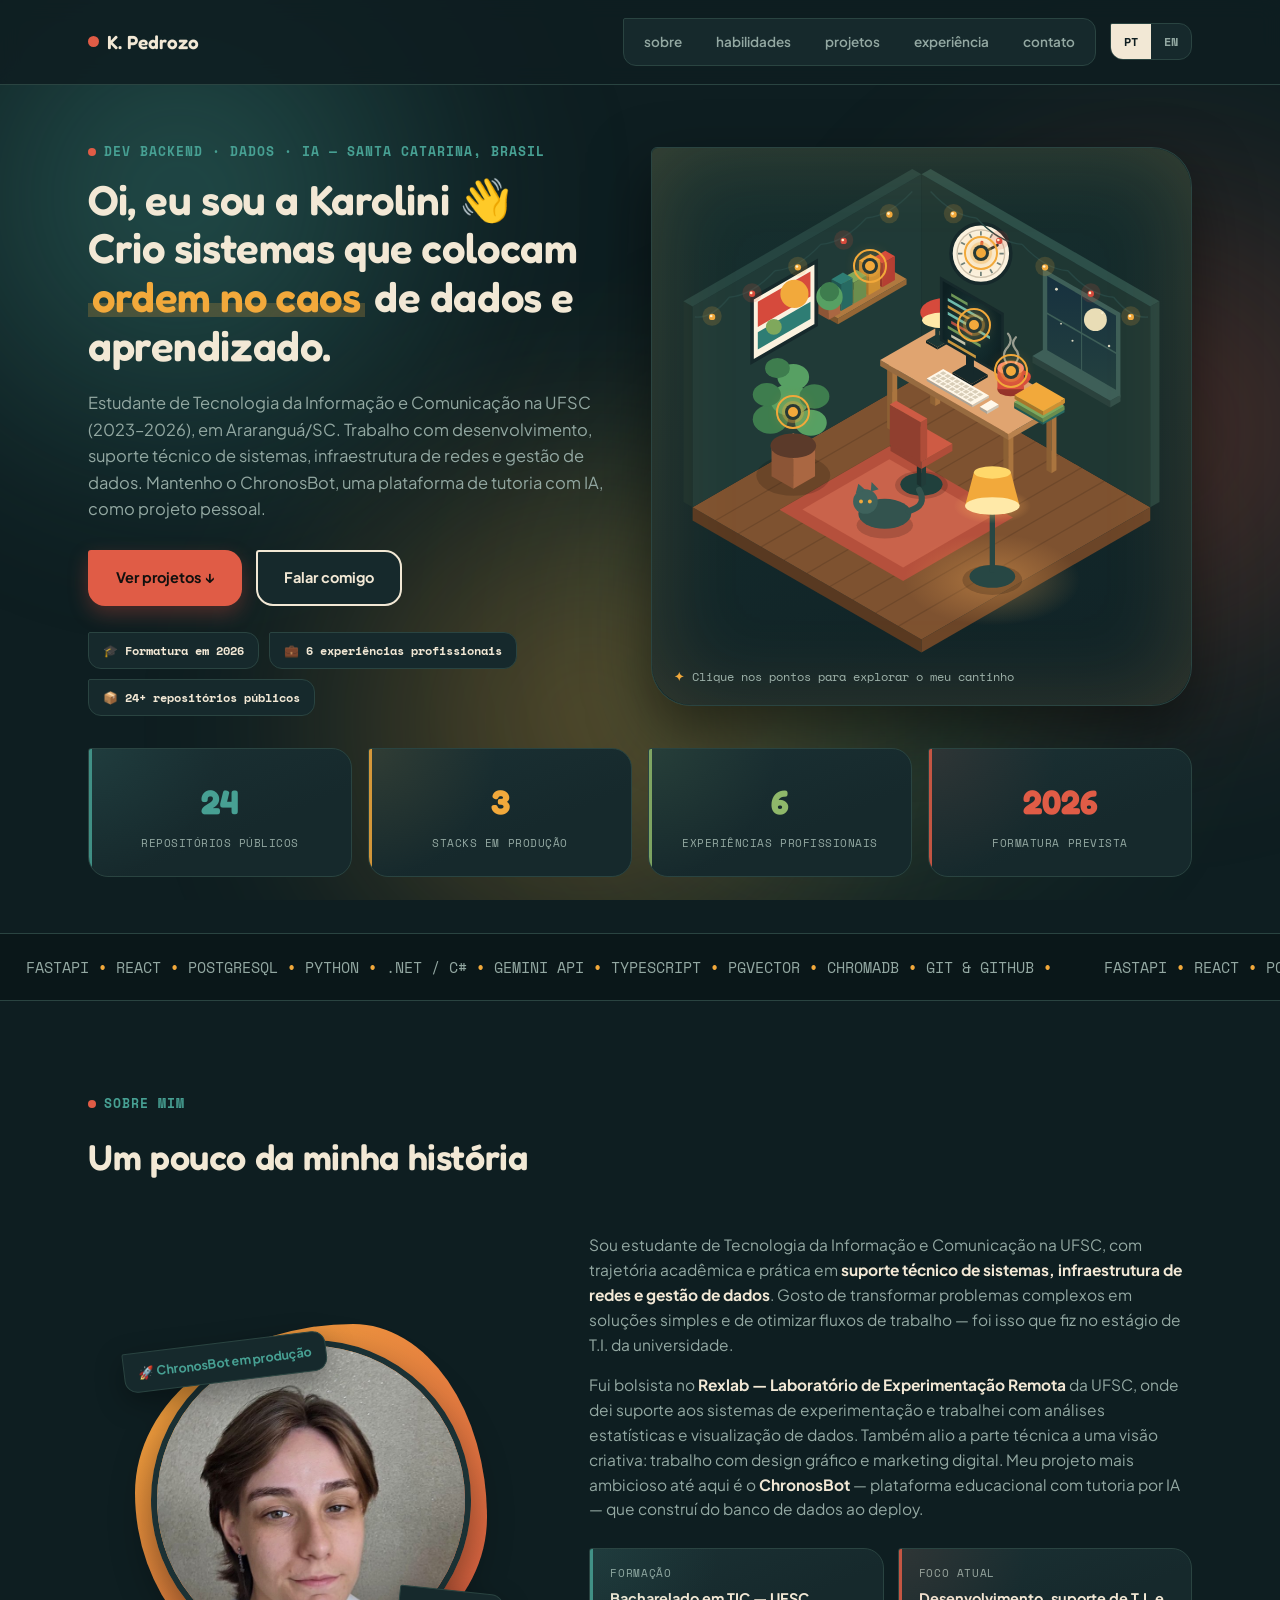
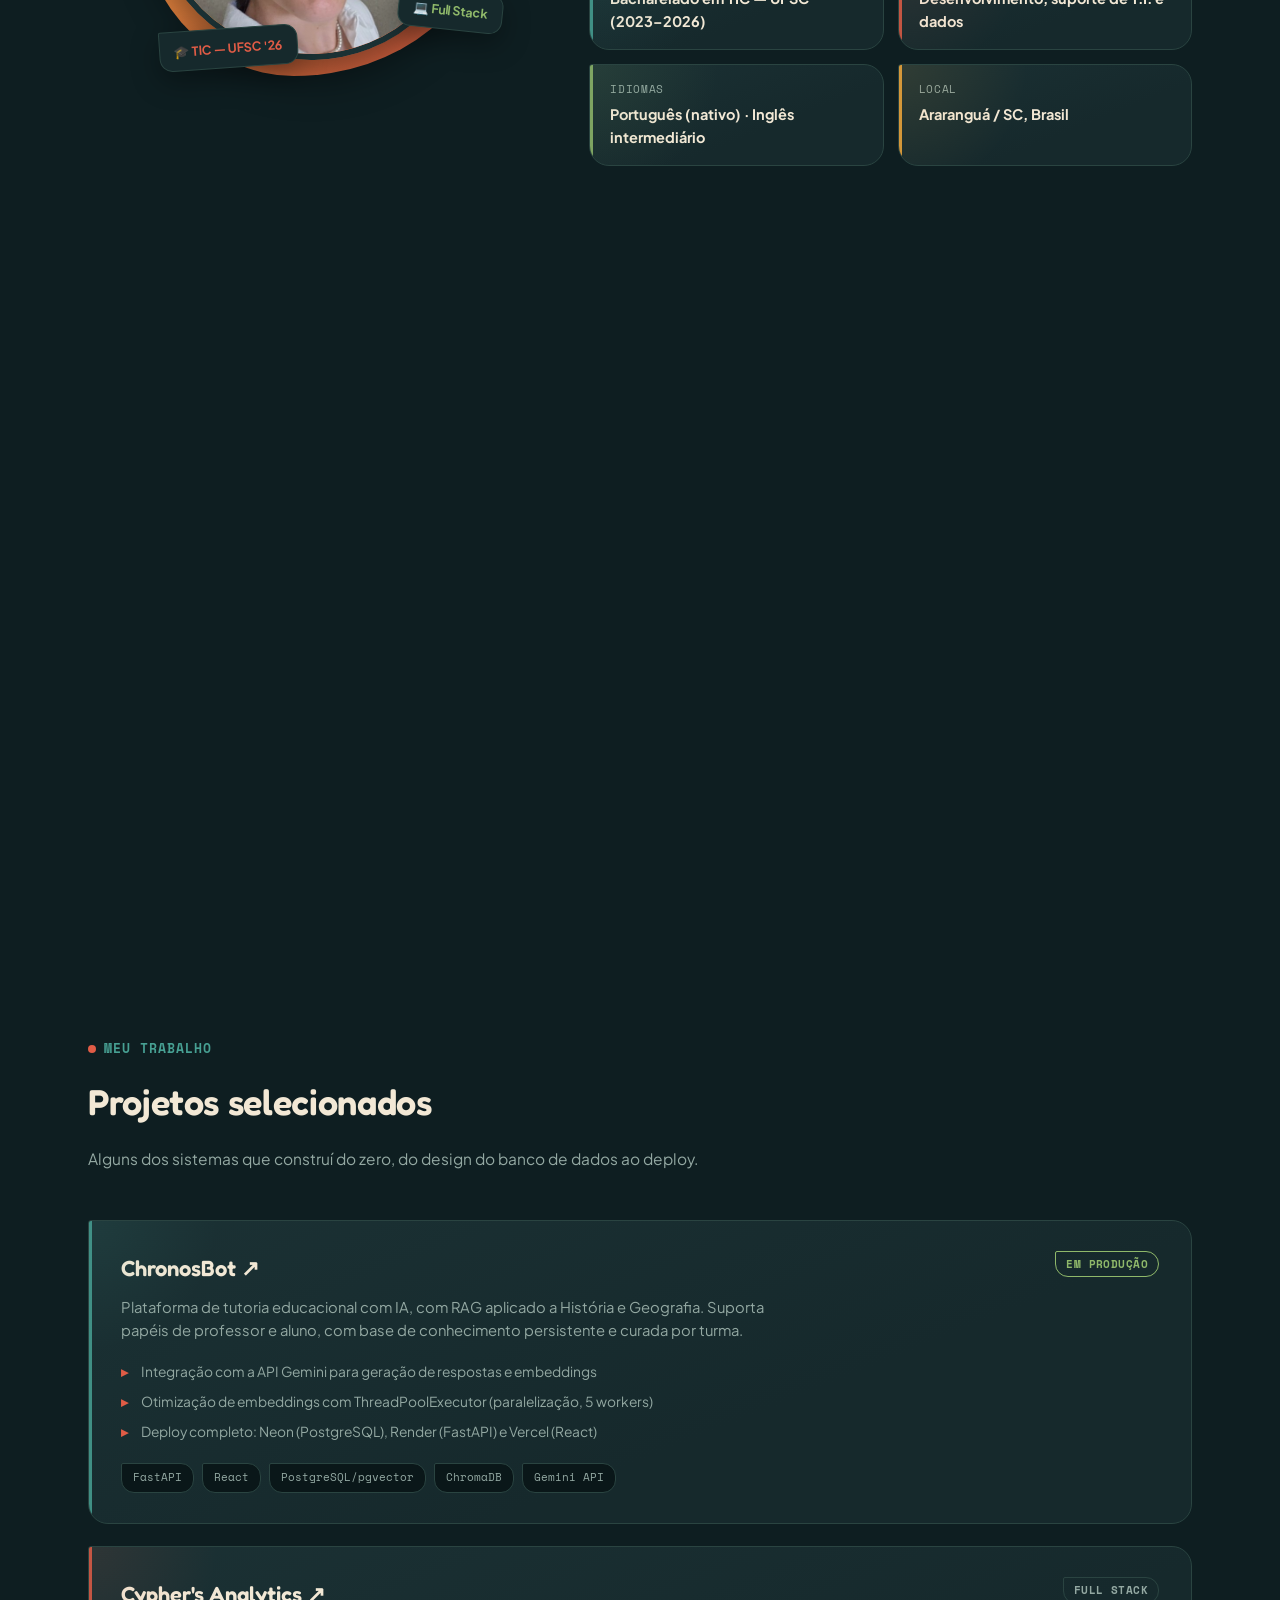
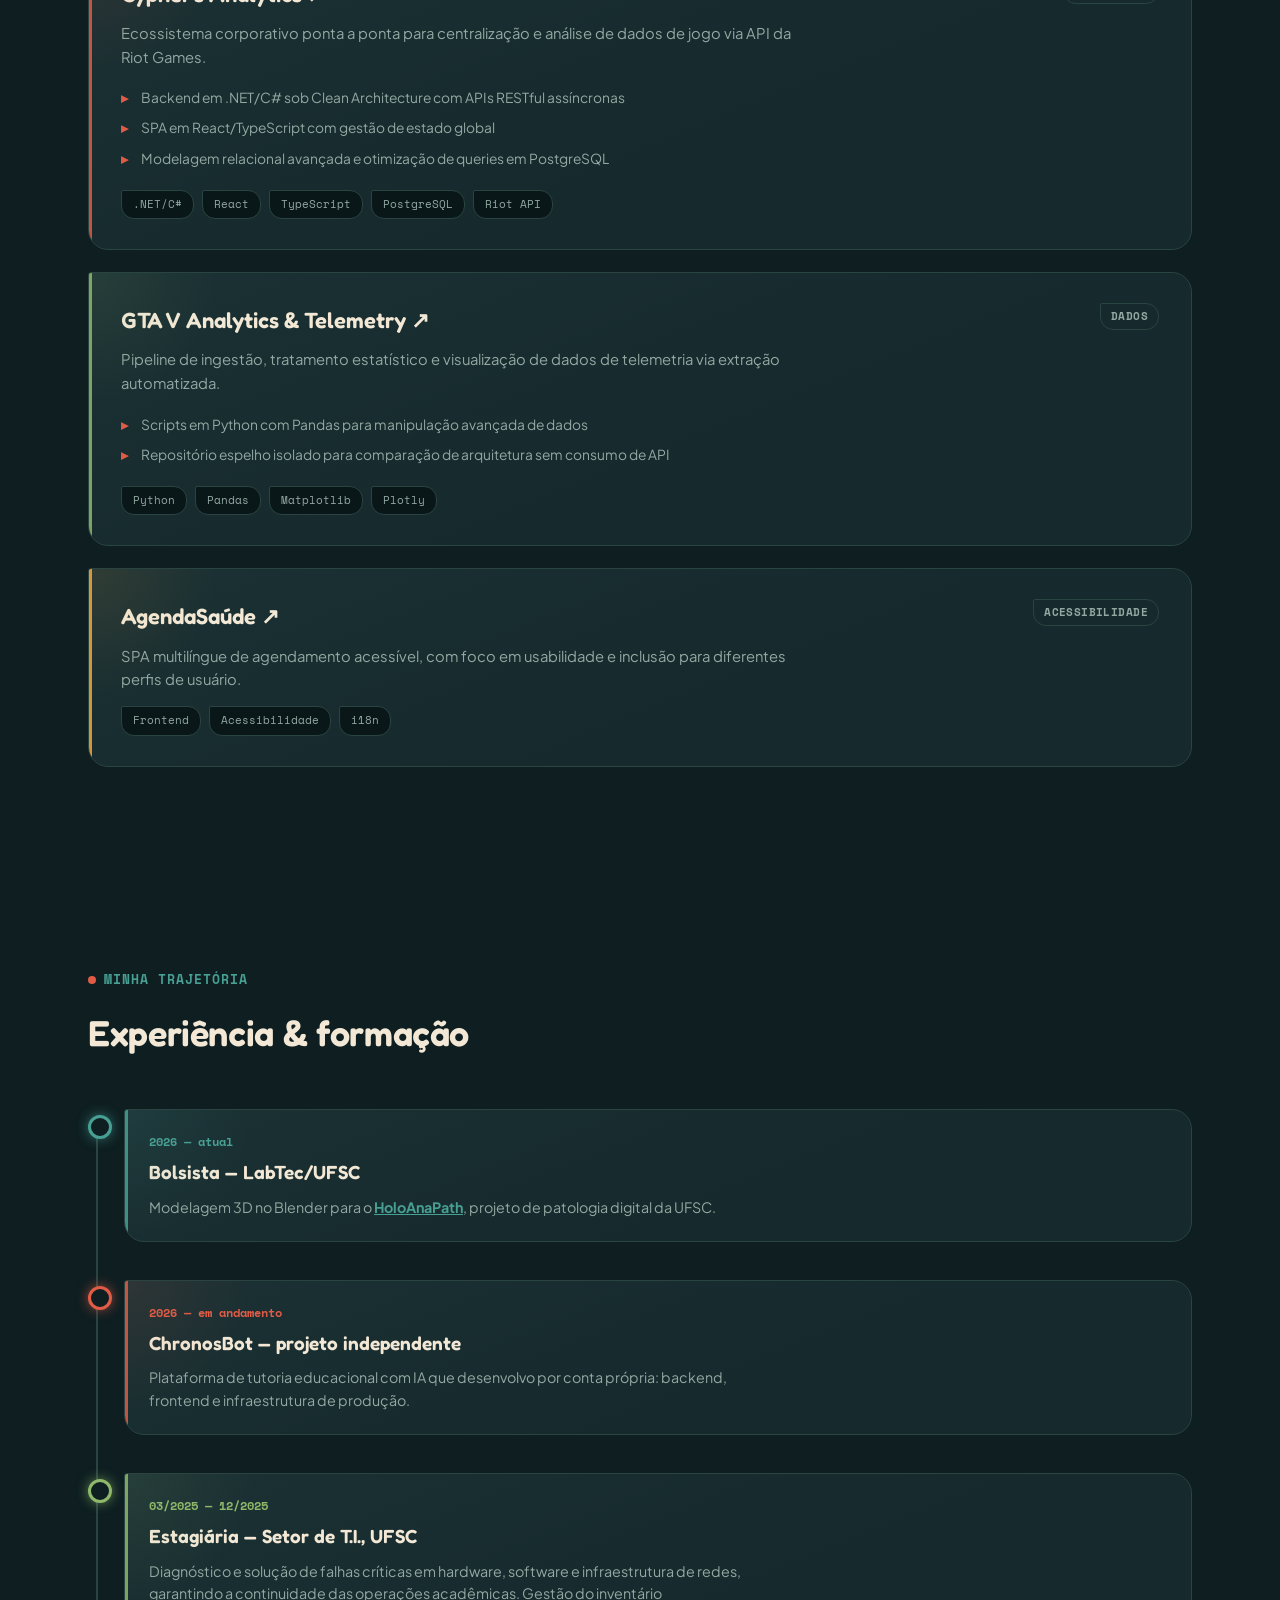
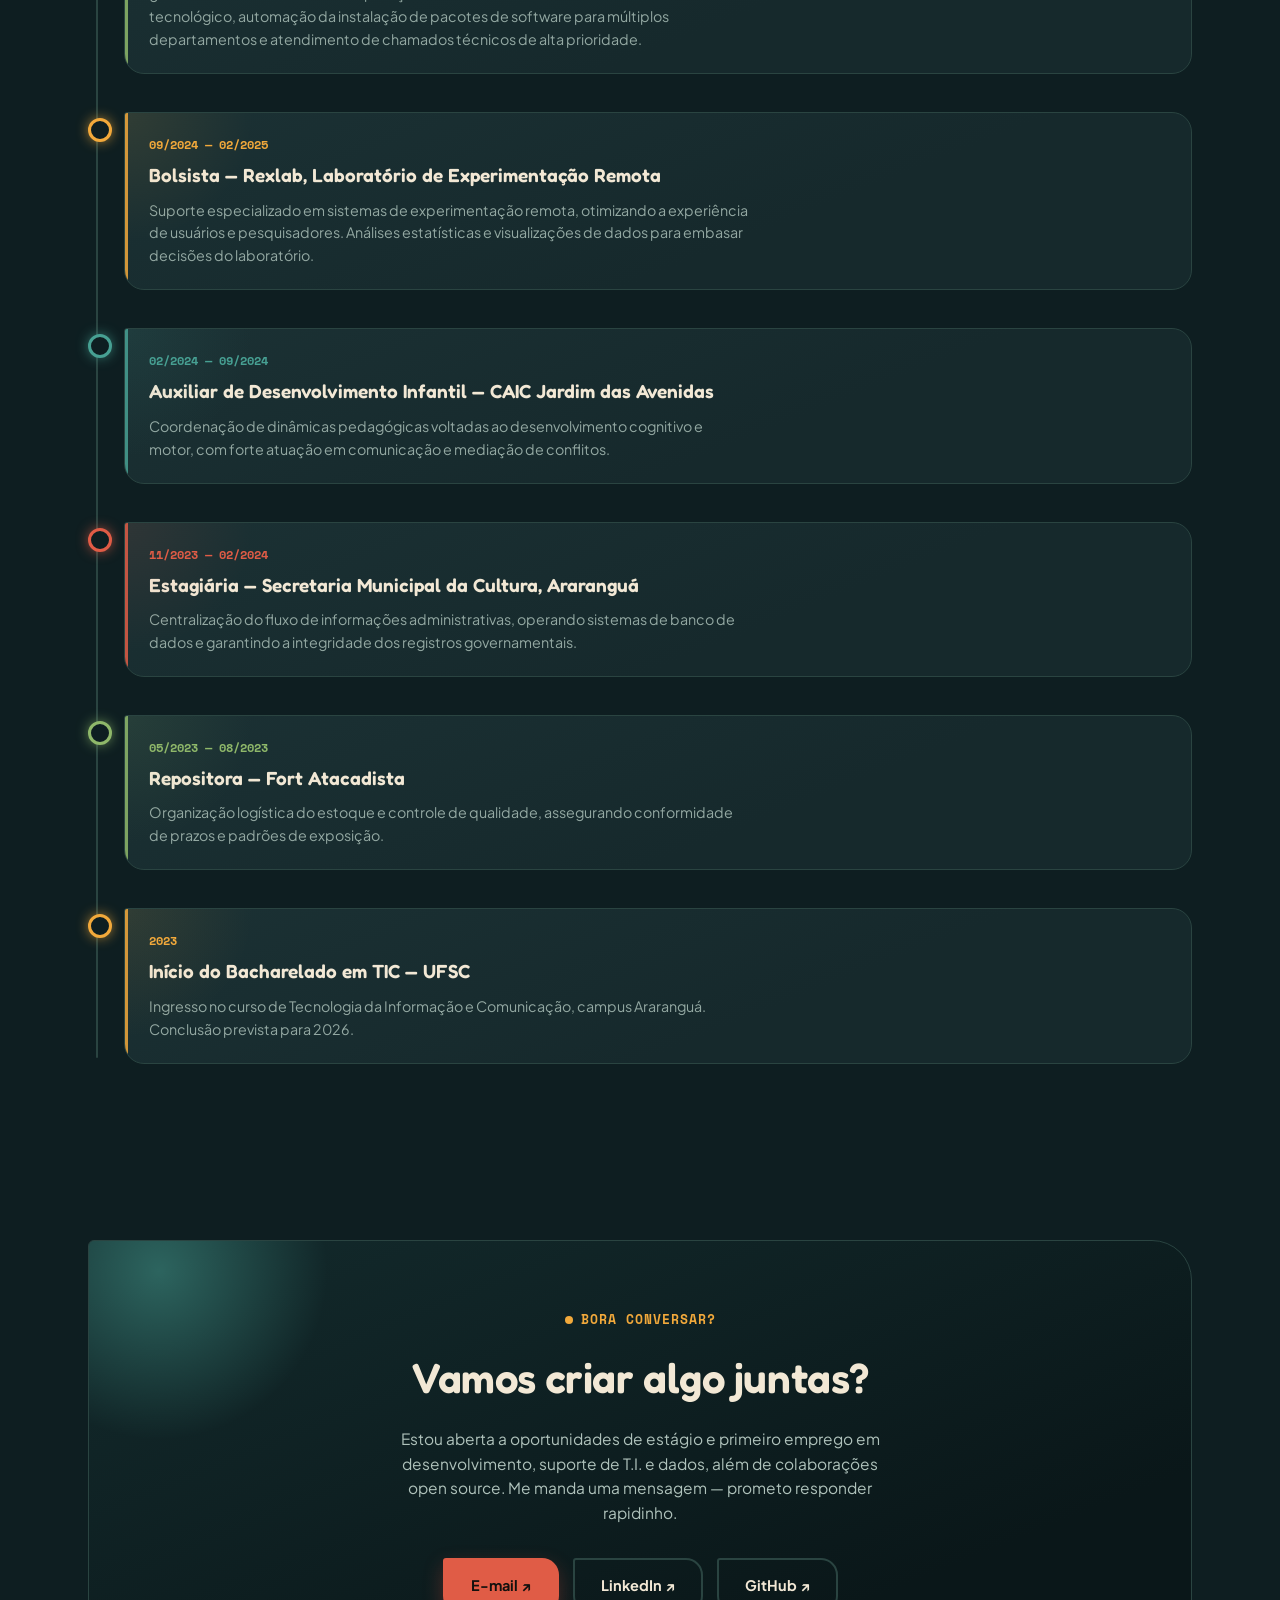
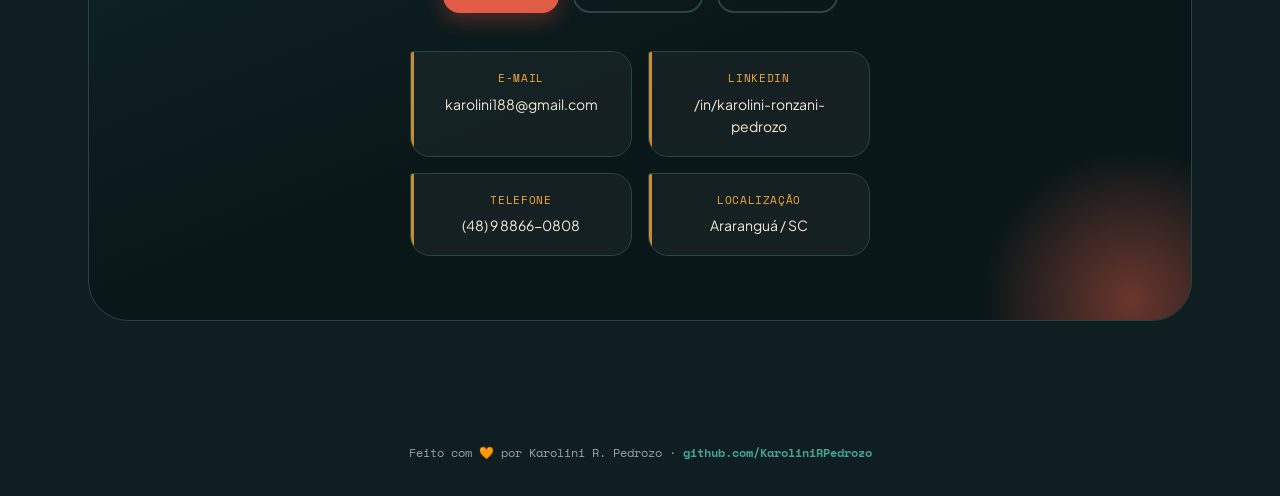
==== index.html @ 114f49c4 "Refactor header structure and styles in index.html" ====
<!DOCTYPE html>
<html lang="pt-BR" id="htmlRoot">
<head>
<meta charset="UTF-8">
<meta name="viewport" content="width=device-width, initial-scale=1.0">
<title>Karolini R. Pedrozo — Backend & Data Developer</title>
<meta name="description" content="Portfólio de Karolini Ronzani Pedrozo — desenvolvedora full stack focada em backend, dados e IA aplicada.">
<style>
  @import url('https://fonts.googleapis.com/css2?family=Fredoka:wght@500;600;700&family=Plus+Jakarta+Sans:ital,wght@0,400;0,500;0,600;0,700;0,800;1,500&family=Space+Mono:wght@400;700&display=swap');

  :root{
    --cream:#0E1E21;
    --paper:#16292C;
    --paper-2:#1B3134;
    --ink:#F2E8D5;
    --ink-soft:#93A8A2;
    --line:#2A4441;

    --night:#0A1719;
    --night-2:#132A2C;

    --violet:#47A093;
    --violet-soft:#12312D;
    --coral:#E05C46;
    --coral-soft:#33201A;
    --sun:#F2A93B;
    --sun-soft:#33280F;
    --mint:#8FB86A;
    --mint-soft:#22301A;

    --display:'Fredoka', sans-serif;
    --body:'Plus Jakarta Sans', sans-serif;
    --mono:'Space Mono', monospace;

    --r-sm:12px; --r-md:20px; --r-lg:28px; --r-xl:40px; --r-full:999px;
    --r-card:3px 20px 20px 20px;
    --r-chip:2px 13px 13px 13px;
    --r-btn:3px 17px 17px 17px;
    --shadow:0 10px 28px rgba(0,0,0,.34);
    --shadow-hover:0 18px 40px rgba(0,0,0,.46);
  }
  *{margin:0;padding:0;box-sizing:border-box;}
  html{scroll-behavior:smooth;}
  body{
    background:var(--cream); color:var(--ink); font-family:var(--body);
    line-height:1.6; overflow-x:hidden; -webkit-font-smoothing:antialiased;
  }
  ::selection{background:var(--sun); color:#0E1E21;}
  a{color:inherit;}
  img{display:block; max-width:100%;}
  button{font:inherit; cursor:pointer;}
  :focus-visible{outline:3px solid var(--violet); outline-offset:3px; border-radius:6px;}

  .wrap{max-width:1160px; margin:0 auto; padding:0 28px;}

  /* Lit panel: cut top-left corner + a vertical light rail on the left edge.
     Replaces the old rounded card with a colour bar across the top. */
  .panel{
    position:relative; background:linear-gradient(158deg, var(--paper-2) 0%, var(--paper) 62%);
    border:1px solid var(--line); border-radius:var(--r-card); overflow:hidden;
    transition:transform .2s ease, box-shadow .2s ease, border-color .2s ease;
  }
  .panel::before{
    content:''; position:absolute; left:0; top:0; bottom:0; width:3px;
    background:var(--rail, var(--violet)); opacity:.85; transition:opacity .2s ease, width .2s ease;
  }
  .panel::after{
    content:''; position:absolute; left:0; top:0; width:130px; height:130px; pointer-events:none;
    background:radial-gradient(circle at 0 0, var(--rail, var(--violet)) 0%, transparent 70%);
    opacity:.10; transition:opacity .2s ease;
  }
  .panel:hover{transform:translateY(-4px); border-color:var(--rail, var(--violet)); box-shadow:var(--shadow-hover);}
  .panel:hover::before{width:5px; opacity:1;}
  .panel:hover::after{opacity:.20;}

  .js .reveal{opacity:0; transform:translateY(22px); transition:opacity .7s cubic-bezier(.2,.7,.3,1), transform .7s cubic-bezier(.2,.7,.3,1);}
  .js .reveal.in{opacity:1; transform:translateY(0);}

  .eyebrow{
    font-family:var(--mono); font-size:12.5px; letter-spacing:.08em; text-transform:uppercase;
    color:var(--violet); display:inline-flex; align-items:center; gap:8px; margin-bottom:14px; font-weight:700;
  }
  .eyebrow::before{content:''; width:8px; height:8px; border-radius:50%; background:var(--coral); display:inline-block;}

  h1,h2,h3{font-family:var(--display); font-weight:600; letter-spacing:-.01em;}
  .hl{
    color:var(--sun);
    background-image:linear-gradient(120deg, rgba(242,169,59,.22) 0%, rgba(242,169,59,.22) 100%);
    background-repeat:no-repeat; background-size:100% 28%; background-position:0 88%;
    padding:0 4px; border-radius:3px;
  }

  /* ---------- Header ---------- */
  header{
    position:sticky; top:0; z-index:60;
    background:rgba(14,30,33,.86); backdrop-filter:blur(10px);
    border-bottom:1px solid var(--line);
  }
  .header-bar{
    display:flex; justify-content:space-between; align-items:center;
    padding-top:18px; padding-bottom:18px; position:relative;
  }
  .logo{font-family:var(--display); font-weight:600; font-size:19px; text-decoration:none; display:flex; align-items:center; gap:8px;}
  .logo .dot{width:11px; height:11px; border-radius:50%; background:var(--coral);}
  .header-right{display:flex; align-items:center; gap:14px;}
  nav{display:flex; gap:2px; background:var(--paper); border:1px solid var(--line); border-radius:var(--r-chip); padding:4px;}
  nav a{font-weight:600; font-size:13.5px; text-decoration:none; color:var(--ink-soft); padding:8px 16px; border-radius:var(--r-chip); transition:all .2s;}
  nav a:hover{color:var(--ink); background:var(--violet-soft);}
  .lang-toggle{display:flex; border:1px solid var(--line); border-radius:var(--r-chip); overflow:hidden; background:var(--paper);}
  .lang-toggle button{background:none; border:none; color:var(--ink-soft); padding:8px 13px; font-family:var(--mono); font-size:12px; font-weight:700; transition:all .2s;}
  .lang-toggle button.active{background:var(--ink); color:var(--cream);}
  .lang-toggle button:not(.active):hover{color:var(--violet);}
  /* ---------- Mobile nav toggle (hidden on desktop) ---------- */
  .nav-toggle{display:none; background:var(--paper); border:1px solid var(--line); border-radius:var(--r-chip); width:42px; height:42px; align-items:center; justify-content:center; flex-shrink:0;}
  .nav-toggle span, .nav-toggle span::before, .nav-toggle span::after{
    content:''; display:block; width:18px; height:2px; background:var(--ink); border-radius:2px;
    position:relative; transition:transform .2s ease, opacity .2s ease;
  }
  .nav-toggle span::before{position:absolute; top:-6px;}
  .nav-toggle span::after{position:absolute; top:6px;}
  .nav-toggle[aria-expanded="true"] span{background:transparent;}
  .nav-toggle[aria-expanded="true"] span::before{transform:translateY(6px) rotate(45deg);}
  .nav-toggle[aria-expanded="true"] span::after{transform:translateY(-6px) rotate(-45deg);}

  /* ---------- Buttons ---------- */
  .btn{
    font-weight:700; font-size:14.5px; padding:14px 26px; text-decoration:none;
    border-radius:var(--r-btn); display:inline-flex; align-items:center; gap:8px;
    transition:transform .18s ease, box-shadow .18s ease, background .18s ease, color .18s ease; border:2px solid transparent;
  }
  .btn.primary{background:var(--coral); color:#12100E; box-shadow:0 8px 20px rgba(214,74,60,.32);}
  .btn.primary:hover{transform:translateY(-3px) rotate(-.5deg); box-shadow:0 14px 26px rgba(214,74,60,.38);}
  .btn.ghost{background:var(--paper); color:var(--ink); border-color:var(--ink);}
  .btn.ghost:hover{transform:translateY(-3px) rotate(.5deg); background:var(--ink); color:var(--cream);}

  /* ---------- Ambient aurora: slow drifting colour flow behind the whole page ---------- */
  .aurora{position:fixed; inset:0; z-index:0; overflow:hidden; pointer-events:none;}
  .aurora span{
    position:absolute; width:56vw; height:56vw; min-width:420px; min-height:420px;
    border-radius:50%; filter:blur(70px); mix-blend-mode:screen; will-change:transform;
  }
  .aurora .a1{background:radial-gradient(circle, rgba(71,160,147,.40) 0%, rgba(71,160,147,0) 70%);
    top:-18%; left:-14%; animation:auroraA 34s ease-in-out infinite alternate;}
  .aurora .a2{background:radial-gradient(circle, rgba(224,92,70,.30) 0%, rgba(224,92,70,0) 70%);
    top:8%; right:-18%; animation:auroraB 40s ease-in-out infinite alternate;}
  .aurora .a3{background:radial-gradient(circle, rgba(242,169,59,.32) 0%, rgba(242,169,59,0) 70%);
    bottom:-20%; left:18%; animation:auroraC 46s ease-in-out infinite alternate;}
  .aurora .a4{background:radial-gradient(circle, rgba(143,184,106,.24) 0%, rgba(143,184,106,0) 70%);
    bottom:-10%; right:6%; animation:auroraD 38s ease-in-out infinite alternate;}
  @keyframes auroraA{0%{transform:translate(0,0) scale(1);}100%{transform:translate(9vw,7vh) scale(1.14);}}
  @keyframes auroraB{0%{transform:translate(0,0) scale(1);}100%{transform:translate(-8vw,10vh) scale(1.1);}}
  @keyframes auroraC{0%{transform:translate(0,0) scale(1);}100%{transform:translate(7vw,-9vh) scale(1.16);}}
  @keyframes auroraD{0%{transform:translate(0,0) scale(1);}100%{transform:translate(-6vw,-8vh) scale(1.08);}}
  @media (prefers-reduced-motion: reduce){
    .aurora span{animation:none !important;}
  }

  /* ---------- Hero + isometric room ---------- */
  .wrap, .marquee-band{position:relative; z-index:1;}
  .hero{padding:52px 0 32px; display:grid; grid-template-columns:1fr 1.05fr; gap:48px; align-items:center;}
  .hero h1{font-size:clamp(30px,3.5vw,42px); line-height:1.16;}
  .wave{display:inline-block; animation:wave 2.4s ease-in-out infinite; transform-origin:70% 70%;}
  @keyframes wave{0%,100%{transform:rotate(0)}15%{transform:rotate(16deg)}30%{transform:rotate(-8deg)}45%{transform:rotate(14deg)}60%{transform:rotate(0)}}
  .hero p.lead{margin-top:20px; max-width:520px; color:var(--ink-soft); font-size:16.5px;}
  .hero-actions{margin-top:28px; display:flex; gap:14px; flex-wrap:wrap;}
  .chip-row{margin-top:26px; display:flex; flex-wrap:wrap; gap:10px;}
  .chip{font-family:var(--mono); font-size:12px; font-weight:700; background:var(--paper); border:1px solid var(--line); padding:8px 14px; border-radius:var(--r-chip); color:var(--ink);}

  .room-card{
    position:relative; background:linear-gradient(165deg, #17302F 0%, #102226 100%);
    border:1px solid var(--line); border-radius:6px 40px 40px 40px; padding:14px; box-shadow:0 24px 60px rgba(0,0,0,.5);
    overflow:hidden;
  }
  .room-card::after{
    content:''; position:absolute; inset:0; pointer-events:none; border-radius:6px 40px 40px 40px;
    box-shadow:inset 0 0 90px rgba(255,178,89,.16);
  }
  .room-stage{position:relative; width:100%; aspect-ratio:580/600;}
  .room-stage svg{width:100%; height:100%; display:block;}

  .steam{animation:steamrise 3.6s ease-in-out infinite;}
  @keyframes steamrise{0%,100%{opacity:.25; transform:translateY(2px);}50%{opacity:.7; transform:translateY(-4px);}}

  .hotspot{
    position:absolute; width:34px; height:34px; transform:translate(-50%,-50%);
    background:none; border:0; padding:0; z-index:3;
  }
  .hotspot .ring{
    position:absolute; inset:0; border-radius:50%; border:2.5px solid var(--sun);
    animation:pulse 2.6s ease-out infinite;
  }
  .hotspot .core{
    position:absolute; top:50%; left:50%; width:16px; height:16px; margin:-8px 0 0 -8px;
    border-radius:50%; background:var(--sun); border:3px solid rgba(23,48,51,.92);
    box-shadow:0 0 0 3px rgba(242,169,59,.30), 0 0 16px rgba(242,169,59,.9);
    transition:transform .2s ease;
  }
  @keyframes pulse{0%{transform:scale(.55); opacity:1;}70%{transform:scale(1.5); opacity:0;}100%{opacity:0;}}
  .hotspot .tip{
    position:absolute; left:50%; bottom:calc(100% + 8px); transform:translateX(-50%) translateY(4px);
    background:var(--cream); color:var(--ink); font-family:var(--mono); font-size:11px; font-weight:700;
    padding:6px 11px; border-radius:var(--r-chip); white-space:nowrap; opacity:0; pointer-events:none;
    transition:opacity .2s ease, transform .2s ease; box-shadow:0 6px 16px rgba(0,0,0,.3);
  }
  .hotspot:hover .tip, .hotspot:focus-visible .tip{opacity:1; transform:translateX(-50%) translateY(0);}
  .hotspot:hover .core{transform:scale(1.35);}

  .room-hint{
    position:absolute; left:22px; bottom:18px; z-index:4;
    font-family:var(--mono); font-size:11.5px; color:#9FB3AB; display:flex; align-items:center; gap:8px;
  }
  .room-hint b{color:var(--sun);}

  /* ---------- Stats ---------- */
  .stats{display:grid; grid-template-columns:repeat(4,1fr); gap:16px; padding:26px 0 56px;}
  .stat{padding:26px 18px 24px; text-align:center;}
  .stat:nth-child(1){--rail:var(--violet);}
  .stat:nth-child(2){--rail:var(--sun);}
  .stat:nth-child(3){--rail:var(--mint);}
  .stat:nth-child(4){--rail:var(--coral);}
  .stat-num{color:var(--rail);}
  .stat-num{font-family:var(--display); font-size:34px; font-weight:700;}
  .stat-label{font-family:var(--mono); font-size:10.5px; color:var(--ink-soft); text-transform:uppercase; letter-spacing:.05em; margin-top:6px;}

  /* ---------- Marquee ---------- */
  .marquee-band{background:var(--night); border-top:1px solid var(--line); border-bottom:1px solid var(--line); padding:20px 0; overflow:hidden; white-space:nowrap;}
  .marquee-track{display:inline-flex; animation:scrollmarquee 26s linear infinite;}
  .marquee-track span{font-family:var(--mono); font-size:15px; color:var(--ink-soft); padding:0 26px;}
  .marquee-track span b{color:var(--sun);}
  @keyframes scrollmarquee{from{transform:translateX(0)}to{transform:translateX(-50%)}}

  /* ---------- Sections ---------- */
  section{padding:88px 0;}
  section.tight{padding-top:0;}
  h2{font-size:clamp(26px,3.4vw,36px); margin-bottom:16px;}
  .section-head{max-width:640px; margin-bottom:48px;}
  .section-head p{color:var(--ink-soft); font-size:15.5px;}

  /* Sobre + retrato */
  .about-grid{display:grid; grid-template-columns:.85fr 1.15fr; gap:56px; align-items:center;}
  .about-grid p{color:var(--ink-soft); font-size:15.5px; margin-bottom:16px;}
  .about-grid strong{color:var(--ink); font-weight:700;}
  .portrait-zone{position:relative; width:100%; max-width:320px; justify-self:center;}
  .blob{position:absolute; inset:-16px; background:linear-gradient(135deg, var(--sun) 0%, var(--coral) 100%);
    border-radius:62% 38% 55% 45% / 48% 55% 45% 52%; animation:blobmove 10s ease-in-out infinite;}
  @keyframes blobmove{0%,100%{border-radius:62% 38% 55% 45% / 48% 55% 45% 52%;}50%{border-radius:45% 55% 40% 60% / 55% 45% 55% 45%;}}
  .portrait{position:relative; z-index:1; width:100%; aspect-ratio:1/1; border-radius:50%; overflow:hidden;
    border:6px solid var(--paper-2); box-shadow:var(--shadow-hover);}
  .portrait img{width:100%; height:100%; object-fit:cover;}
  .badge{position:absolute; z-index:2; background:var(--paper); border:1px solid var(--line); border-radius:var(--r-chip);
    padding:9px 14px; box-shadow:var(--shadow); font-weight:700; font-size:12.5px; white-space:nowrap;}
  .badge.b1{top:2px; left:-28px; transform:rotate(-7deg); color:var(--violet);}
  .badge.b2{bottom:30px; right:-32px; transform:rotate(6deg); color:var(--mint);}
  .badge.b3{bottom:-8px; left:8px; transform:rotate(-4deg); color:var(--coral);}

  .facts{display:grid; grid-template-columns:1fr 1fr; gap:14px; margin-top:26px;}
  .fact{padding:16px 20px;}
  .fact:nth-child(1){--rail:var(--violet);}
  .fact:nth-child(2){--rail:var(--coral);}
  .fact:nth-child(3){--rail:var(--mint);}
  .fact:nth-child(4){--rail:var(--sun);}
  .fact-k{font-family:var(--mono); font-size:10.5px; color:var(--ink-soft); text-transform:uppercase; letter-spacing:.06em;}
  .fact-v{font-size:14.5px; margin-top:5px; font-weight:700;}

  /* Habilidades */
  .skills{display:grid; grid-template-columns:repeat(auto-fit,minmax(192px,1fr)); gap:16px;}
  .skill-card{padding:24px 20px;}
  .skill-icon{width:50px; height:50px; border-radius:var(--r-chip); display:flex; align-items:center; justify-content:center; font-size:23px; margin-bottom:16px; border:1px solid var(--line);}
  .skill-card:nth-child(1){--rail:var(--violet);} .skill-card:nth-child(1) .skill-icon{background:var(--violet-soft);}
  .skill-card:nth-child(2){--rail:var(--coral);}  .skill-card:nth-child(2) .skill-icon{background:var(--coral-soft);}
  .skill-card:nth-child(3){--rail:var(--mint);}   .skill-card:nth-child(3) .skill-icon{background:var(--mint-soft);}
  .skill-card:nth-child(4){--rail:var(--sun);}    .skill-card:nth-child(4) .skill-icon{background:var(--sun-soft);}
  .skill-card:nth-child(5){--rail:var(--violet);} .skill-card:nth-child(5) .skill-icon{background:var(--violet-soft);}
  .skill-card h3{color:var(--rail);}
  .skill-card h3{font-size:17px; margin-bottom:12px;}
  .skill-card ul{list-style:none;}
  .skill-card li{font-size:13.8px; color:var(--ink-soft); padding:5px 0 5px 16px; position:relative;}
  .skill-card li::before{content:'•'; color:var(--coral); position:absolute; left:0; font-weight:700;}

  /* Projetos */
  .project{padding:30px 32px; margin-bottom:22px;}
  .project:nth-child(2){--rail:var(--violet);}
  .project:nth-child(3){--rail:var(--coral);}
  .project:nth-child(4){--rail:var(--mint);}
  .project:nth-child(5){--rail:var(--sun);}
  .project-title a{color:var(--ink);}
  .project-head{display:flex; justify-content:space-between; align-items:flex-start; gap:14px; flex-wrap:wrap; margin-bottom:10px;}
  .project-title{font-family:var(--display); font-size:22px; font-weight:600;}
  .project-title a{text-decoration:none;}
  .project-title a:hover{color:var(--violet);}
  .project-badge, .project-tag{font-family:var(--mono); font-size:10.5px; font-weight:700; padding:4px 10px;
    border-radius:var(--r-chip); letter-spacing:.04em; text-transform:uppercase; white-space:nowrap;}
  .project-badge{color:var(--mint); border:1px solid var(--mint);}
  .project-tag{color:var(--ink-soft); border:1px solid var(--line);}
  .project-desc{color:var(--ink-soft); font-size:14.8px; max-width:680px; margin-bottom:14px;}
  .project-highlights{list-style:none; margin-bottom:16px;}
  .project-highlights li{font-size:13.8px; color:var(--ink-soft); padding:4px 0 4px 20px; position:relative;}
  .project-highlights li::before{content:'▸'; color:var(--coral); position:absolute; left:0; font-weight:700;}
  .stack-chips{display:flex; flex-wrap:wrap; gap:8px;}
  .stack-chips span{font-family:var(--mono); font-size:11px; background:var(--night); border:1px solid var(--line);
    padding:5px 11px; border-radius:var(--r-chip); color:var(--ink-soft);}

  /* Experiência */
  .timeline{position:relative; padding-left:36px;}
  .timeline::before{content:''; position:absolute; left:8px; top:6px; bottom:6px; width:2px; background:var(--line); border-radius:2px;}
  .tl-item{position:relative; padding-bottom:38px;}
  .tl-item:last-child{padding-bottom:0;}
  .tl-item::before{content:''; position:absolute; left:-36px; top:6px; width:18px; height:18px; border-radius:50%;
    background:var(--cream); border:3px solid var(--rail); box-shadow:0 0 14px -2px var(--rail);}
  .tl-card{padding:22px 24px;}
  .tl-item:nth-child(4n+1){--rail:var(--violet);}
  .tl-item:nth-child(4n+2){--rail:var(--coral);}
  .tl-item:nth-child(4n+3){--rail:var(--mint);}
  .tl-item:nth-child(4n+4){--rail:var(--sun);}
  .tl-date{color:var(--rail);}
  .tl-date{font-family:var(--mono); font-size:12px; font-weight:700;}
  .tl-title{font-family:var(--display); font-size:19px; margin:6px 0 8px; font-weight:600;}
  .tl-desc{color:var(--ink-soft); font-size:14.3px; max-width:600px;}

  /* Contato */
  .contact-block{background:linear-gradient(158deg, var(--night-2) 0%, var(--night) 60%); color:var(--ink); border:1px solid var(--line); border-radius:6px 40px 40px 40px; padding:64px 48px;
    text-align:center; position:relative; overflow:hidden;}
  .contact-block::before{content:''; position:absolute; width:340px; height:340px; border-radius:50%;
    background:radial-gradient(circle, var(--violet) 0%, transparent 70%); opacity:.5; top:-140px; left:-100px;}
  .contact-block::after{content:''; position:absolute; width:300px; height:300px; border-radius:50%;
    background:radial-gradient(circle, var(--coral) 0%, transparent 70%); opacity:.45; bottom:-130px; right:-90px;}
  .contact-block > *{position:relative; z-index:1;}
  .contact-block .eyebrow{color:var(--sun);}
  .contact-block .eyebrow::before{background:var(--sun);}
  .contact-block h2{color:var(--ink); font-size:clamp(28px,4vw,42px); max-width:640px; margin:0 auto 16px;}
  .contact-block p{color:#AFC2BB; max-width:480px; margin:0 auto 32px; font-size:15.5px;}
  .contact-actions{display:flex; justify-content:center; gap:14px; flex-wrap:wrap; margin-bottom:38px;}
  .contact-block .btn.ghost{border-color:var(--line); color:var(--ink); background:transparent;}
  .contact-block .btn.ghost:hover{background:var(--ink); color:var(--cream); border-color:var(--ink);}
  .contact-grid{display:grid; grid-template-columns:repeat(auto-fit,minmax(190px,1fr)); gap:16px; max-width:460px; margin:0 auto;}
  .contact-card{background:rgba(255,255,255,.04); border:1px solid var(--line); border-radius:var(--r-card);
    padding:18px; text-decoration:none; transition:all .2s; display:block; position:relative; overflow:hidden;}
  .contact-card::before{content:''; position:absolute; left:0; top:0; bottom:0; width:3px; background:var(--sun); opacity:.8; transition:width .2s ease;}
  .contact-card:hover{background:rgba(255,255,255,.08); transform:translateY(-3px); border-color:var(--sun);}
  .contact-card:hover::before{width:5px;}
  .contact-card .k{font-family:var(--mono); font-size:10.5px; color:var(--sun); text-transform:uppercase; letter-spacing:.06em;}
  .contact-card .v{font-size:14px; margin-top:6px; color:var(--ink);}

  footer{padding:34px 0; text-align:center;}
  footer p{font-family:var(--mono); font-size:12px; color:var(--ink-soft);}
  footer a{color:var(--violet); text-decoration:none; font-weight:700;}

  @media (max-width:980px){
    .hero{grid-template-columns:1fr; gap:36px;}
    .room-card{max-width:520px; margin:0 auto;}
    .stats{grid-template-columns:1fr 1fr;}
    .about-grid{grid-template-columns:1fr; gap:36px;}
    .portrait-zone{max-width:260px; justify-self:start;}
    .skills{grid-template-columns:1fr 1fr;}

    /* Nav becomes a slide-down panel triggered by the hamburger button */
    .nav-toggle{display:inline-flex;}
    nav{
      display:none; flex-direction:column; gap:4px; position:absolute;
      top:calc(100% + 8px); left:0; right:0; margin:0 20px; padding:10px;
      background:var(--paper); border:1px solid var(--line); border-radius:var(--r-card);
      box-shadow:var(--shadow-hover);
      z-index:59;
    }
    nav.open{display:flex;}
    nav a{padding:12px 16px; text-align:left;}
  }
  @media (max-width:560px){
    .wrap{padding:0 20px;}
    .skills, .facts, .contact-grid{grid-template-columns:1fr;}
    .contact-block{padding:48px 24px;}
    .hotspot{width:26px; height:26px;}
    .room-hint{font-size:10.5px; left:16px;}
    nav{margin:0;}
  }
  @media (max-width:420px){
    .wrap{padding:0 16px;}
    header .header-bar{padding-top:14px; padding-bottom:14px;}
    .logo{font-size:16.5px;}
    .header-right{gap:8px;}
    .lang-toggle button{padding:7px 10px; font-size:11px;}
    .nav-toggle{width:38px; height:38px;}
    .btn{padding:12px 18px; font-size:13.5px;}
    .hero-actions{gap:10px;}
    .chip{font-size:11px; padding:7px 11px;}
    .stats{grid-template-columns:1fr;}
    .portrait-zone{max-width:220px;}
    .badge{font-size:11px; padding:7px 11px;}
    .badge.b1{left:-10px;}
    .badge.b2{right:-10px;}
    .badge.b3{left:0;}
    .contact-block{padding:36px 18px;}
    .contact-block::before, .contact-block::after{width:220px; height:220px;}
  }
  @media (prefers-reduced-motion: reduce){
    .js .reveal{opacity:1; transform:none; transition:none;}
    *{animation-duration:.001s !important; animation-iteration-count:1 !important;}
  }
</style>
</head>
<script>document.documentElement.className+=" js";</script>
<body>
<div class="aurora" aria-hidden="true"><span class="a1"></span><span class="a2"></span><span class="a3"></span><span class="a4"></span></div>

<header>
  <div class="wrap header-bar">
    <a class="logo" href="#top"><span class="dot"></span>K. Pedrozo</a>
    <div class="header-right">
      <nav id="mainNav">
        <a href="#sobre" data-i18n="nav.about">sobre</a>
        <a href="#habilidades" data-i18n="nav.skills">habilidades</a>
        <a href="#projetos" data-i18n="nav.projects">projetos</a>
        <a href="#experiencia" data-i18n="nav.experience">experiência</a>
        <a href="#contato" data-i18n="nav.contact">contato</a>
      </nav>
      <div class="lang-toggle">
        <button id="btnPt" class="active" onclick="setLang('pt')">PT</button>
        <button id="btnEn" onclick="setLang('en')">EN</button>
      </div>
      <button class="nav-toggle" id="navToggle" aria-label="Abrir menu" aria-controls="mainNav" aria-expanded="false" onclick="toggleNav()">
        <span></span>
      </button>
    </div>
  </div>
</header>

<div class="wrap">

  <section class="hero" id="top">
    <div>
      <span class="eyebrow" data-i18n="hero.eyebrow">DEV BACKEND · DADOS · IA — SANTA CATARINA, BRASIL</span>
      <h1><span data-i18n="hero.title1">Oi, eu sou a Karolini</span> <span class="wave">👋</span><br><span data-i18n="hero.title2">Crio sistemas que colocam <span class="hl">ordem no caos</span> de dados e aprendizado.</span></h1>
      <p class="lead" data-i18n="hero.lead">Estudante de Tecnologia da Informação e Comunicação na UFSC (2023–2026), em Araranguá/SC. Trabalho com desenvolvimento, suporte técnico de sistemas, infraestrutura de redes e gestão de dados. Mantenho o ChronosBot, uma plataforma de tutoria com IA, como projeto pessoal.</p>
      <div class="hero-actions">
        <a class="btn primary" href="#projetos" data-i18n="hero.cta1">Ver projetos ↓</a>
        <a class="btn ghost" href="#contato" data-i18n="hero.cta2">Falar comigo</a>
      </div>
      <div class="chip-row">
        <span class="chip" data-i18n="hero.chip1">🎓 Formatura em 2026</span>
        <span class="chip" data-i18n="hero.chip2">💼 6 experiências profissionais</span>
        <span class="chip" data-i18n="hero.chip3">📦 24+ repositórios públicos</span>
      </div>
    </div>

    <div class="room-card">
      <div class="room-stage">
        <svg id="isoScene" preserveAspectRatio="xMidYMid meet" viewBox="0 0 580 600" xmlns="http://www.w3.org/2000/svg"><defs>
<linearGradient id="nightsky" x1="0" y1="0" x2="0" y2="1">
  <stop offset="0%" stop-color="#16303F"/><stop offset="100%" stop-color="#24413F"/>
</linearGradient>
<radialGradient id="screenglow" cx="50%" cy="50%" r="60%">
  <stop offset="0%" stop-color="#6FD2C0" stop-opacity=".40"/><stop offset="100%" stop-color="#6FD2C0" stop-opacity="0"/>
</radialGradient>
<radialGradient id="lampglow" cx="50%" cy="50%" r="50%">
  <stop offset="0%" stop-color="#FFB259" stop-opacity=".90"/><stop offset="100%" stop-color="#FFB259" stop-opacity="0"/>
</radialGradient>
</defs><g transform="translate(290,242)"><polygon points="-259.8,165.0 0.0,315.0 0.0,300.0 -259.8,150.0" fill="#583921"/><polygon points="259.8,165.0 0.0,315.0 0.0,300.0 259.8,150.0" fill="#6b4528"/><polygon points="0.0,0.0 259.8,150.0 0.0,300.0 -259.8,150.0" fill="#7E5230"/><line x1="26.0" y1="15.0" x2="-233.8" y2="165.0" stroke="#000" opacity=".12" stroke-width="1.5"/><line x1="52.0" y1="30.0" x2="-207.8" y2="180.0" stroke="#000" opacity=".12" stroke-width="1.5"/><line x1="77.9" y1="45.0" x2="-181.9" y2="195.0" stroke="#000" opacity=".12" stroke-width="1.5"/><line x1="103.9" y1="60.0" x2="-155.9" y2="210.0" stroke="#000" opacity=".12" stroke-width="1.5"/><line x1="129.9" y1="75.0" x2="-129.9" y2="225.0" stroke="#000" opacity=".12" stroke-width="1.5"/><line x1="155.9" y1="90.0" x2="-103.9" y2="240.0" stroke="#000" opacity=".12" stroke-width="1.5"/><line x1="181.9" y1="105.0" x2="-77.9" y2="255.0" stroke="#000" opacity=".12" stroke-width="1.5"/><line x1="207.8" y1="120.0" x2="-52.0" y2="270.0" stroke="#000" opacity=".12" stroke-width="1.5"/><line x1="233.8" y1="135.0" x2="-26.0" y2="285.0" stroke="#000" opacity=".12" stroke-width="1.5"/><polygon points="-36.4,80.7 103.9,161.7 -20.8,233.7 -161.1,152.7" fill="#B5503C"/><polygon points="-36.4,95.4 77.9,161.4 -20.8,218.4 -135.1,152.4" fill="#C9634B"/><polygon points="-270.2,144.0 -259.8,150.0 -259.8,-78.0 -270.2,-84.0" fill="#1a302d"/><polygon points="0.0,0.0 -259.8,150.0 -259.8,-78.0 0.0,-228.0" fill="#203a37"/><polygon points="-10.4,-234.0 0.0,-228.0 -259.8,-78.0 -270.2,-84.0" fill="#264541"/><polygon points="0.0,0.0 259.8,150.0 259.8,-78.0 0.0,-228.0" fill="#1f3733"/><polygon points="270.2,144.0 259.8,150.0 259.8,-78.0 270.2,-84.0" fill="#26433e"/><polygon points="10.4,-234.0 270.2,-84.0 259.8,-78.0 0.0,-228.0" fill="#2D4F49"/><polygon points="140.3,-27.0 223.4,21.0 223.4,-69.0 140.3,-117.0" fill="#16303A"/><polygon points="140.3,-27.0 223.4,21.0 223.4,-69.0 140.3,-117.0" fill="url(#nightsky)"/><circle cx="197.5" cy="-63.0" r="13" fill="#FFF0C4" opacity=".9"/><circle cx="153.3" cy="-97.5" r="1.6" fill="#FFF6DA" opacity=".85"/><circle cx="171.5" cy="-39.0" r="1.2" fill="#FFF6DA" opacity=".85"/><circle cx="213.0" cy="-33.0" r="1.4" fill="#FFF6DA" opacity=".85"/><circle cx="158.5" cy="-58.5" r="1.0" fill="#FFF6DA" opacity=".85"/><circle cx="205.2" cy="-70.5" r="1.1" fill="#FFF6DA" opacity=".85"/><polygon points="140.3,-27.0 223.4,21.0 223.4,-69.0 140.3,-117.0" fill="none" stroke="#3E5F58" stroke-width="5"/><polygon points="181.3,-3.3 182.4,-2.7 182.4,-92.7 181.3,-93.3" fill="#3E5F58"/><polygon points="140.3,-70.5 223.4,-22.5 223.4,-24.6 140.3,-72.6" fill="#3E5F58"/><polygon points="126.0,-14.2 214.3,36.7 214.3,29.2 126.0,-21.8" fill="#2b423d"/><polygon points="226.0,30.0 214.3,36.7 214.3,29.2 226.0,22.5" fill="#34504a"/><polygon points="137.7,-28.5 226.0,22.5 214.3,29.2 126.0,-21.8" fill="#3E5F58"/><polygon points="-119.5,-57.0 -192.3,-15.0 -192.3,-87.0 -119.5,-129.0" fill="#FBF2DF"/><polygon points="-126.0,-89.2 -185.8,-54.8 -185.8,-83.2 -126.0,-117.8" fill="#D64A3C"/><polygon points="-126.0,-63.8 -185.8,-29.2 -185.8,-48.8 -126.0,-83.2" fill="#2E7D74"/><circle cx="-144.2" cy="-92.2" r="16" fill="#F2A93B"/><circle cx="-167.6" cy="-54.8" r="9" fill="#7FA85C"/><polygon points="-119.5,-57.0 -192.3,-15.0 -192.3,-87.0 -119.5,-129.0" fill="none" stroke="#16292B" stroke-width="4"/><polygon points="-114.3,-69.0 -94.8,-57.8 -94.8,-64.3 -114.3,-75.6" fill="#7b542c"/><polygon points="-16.9,-102.8 -94.8,-57.8 -94.8,-64.3 -16.9,-109.3" fill="#956635"/><polygon points="-36.4,-120.6 -16.9,-109.3 -94.8,-64.3 -114.3,-75.6" fill="#B0793F"/><polygon points="-55.3,-106.0 -44.4,-99.8 -44.4,-126.8 -55.3,-133.0" fill="#95332a"/><polygon points="-30.1,-108.0 -44.4,-99.8 -44.4,-126.8 -30.1,-135.0" fill="#b53e33"/><polygon points="-41.0,-141.3 -30.1,-135.0 -44.4,-126.8 -55.3,-133.0" fill="#D64A3C"/><polygon points="-70.9,-97.0 -60.0,-90.8 -60.0,-123.8 -70.9,-130.1" fill="#a97629"/><polygon points="-47.0,-98.2 -60.0,-90.8 -60.0,-123.8 -47.0,-131.3" fill="#cd8f32"/><polygon points="-57.9,-137.6 -47.0,-131.3 -60.0,-123.8 -70.9,-130.1" fill="#F2A93B"/><polygon points="-87.8,-87.3 -76.9,-81.0 -76.9,-105.0 -87.8,-111.3" fill="#587540"/><polygon points="-62.6,-89.2 -76.9,-81.0 -76.9,-105.0 -62.6,-113.2" fill="#6b8e4e"/><polygon points="-73.5,-119.5 -62.6,-113.2 -76.9,-105.0 -87.8,-111.3" fill="#7FA85C"/><polygon points="-102.1,-79.0 -91.2,-72.8 -91.2,-102.8 -102.1,-109.0" fill="#205751"/><polygon points="-78.2,-80.2 -91.2,-72.8 -91.2,-102.8 -78.2,-110.2" fill="#276a62"/><polygon points="-89.1,-116.5 -78.2,-110.2 -91.2,-102.8 -102.1,-109.0" fill="#2E7D74"/><polygon points="-116.9,-69.6 -105.2,-62.8 -105.2,-74.8 -116.9,-81.6" fill="#8c5536"/><polygon points="-92.2,-70.3 -105.2,-62.8 -105.2,-74.8 -92.2,-82.3" fill="#aa6742"/><polygon points="-103.9,-89.1 -92.2,-82.3 -105.2,-74.8 -116.9,-81.6" fill="#C97A4E"/><circle cx="-104.4" cy="-88.8" r="15" fill="#57A063"/><circle cx="-104.4" cy="-94.8" r="11" fill="#3E7D4E"/><circle cx="67.5" cy="-138.0" r="34" fill="#FBF2DF" stroke="#16292B" stroke-width="4"/><circle cx="67.5" cy="-138.0" r="27" fill="none" stroke="#CFC3AE" stroke-width="1.5"/><line x1="67.5" y1="-163.5" x2="67.5" y2="-158.6" stroke="#6E7F79" stroke-width="2"/><line x1="80.5" y1="-160.1" x2="78.0" y2="-155.8" stroke="#6E7F79" stroke-width="2"/><line x1="90.1" y1="-150.7" x2="85.7" y2="-148.3" stroke="#6E7F79" stroke-width="2"/><line x1="93.5" y1="-138.0" x2="88.5" y2="-138.0" stroke="#6E7F79" stroke-width="2"/><line x1="90.1" y1="-125.3" x2="85.7" y2="-127.7" stroke="#6E7F79" stroke-width="2"/><line x1="80.5" y1="-115.9" x2="78.0" y2="-120.2" stroke="#6E7F79" stroke-width="2"/><line x1="67.5" y1="-112.5" x2="67.5" y2="-117.4" stroke="#6E7F79" stroke-width="2"/><line x1="54.5" y1="-115.9" x2="57.0" y2="-120.2" stroke="#6E7F79" stroke-width="2"/><line x1="45.0" y1="-125.3" x2="49.4" y2="-127.7" stroke="#6E7F79" stroke-width="2"/><line x1="41.5" y1="-138.0" x2="46.5" y2="-138.0" stroke="#6E7F79" stroke-width="2"/><line x1="45.0" y1="-150.7" x2="49.4" y2="-148.3" stroke="#6E7F79" stroke-width="2"/><line x1="54.5" y1="-160.1" x2="57.0" y2="-155.8" stroke="#6E7F79" stroke-width="2"/><g><line x1="67.5" y1="-138.0" x2="67.5" y2="-159.0" stroke="#16292B" stroke-width="3" stroke-linecap="round"/><animateTransform attributeName="transform" type="rotate" from="0 67.5 -138.0" to="360 67.5 -138.0" dur="24s" repeatCount="indefinite"/></g><g><line x1="67.5" y1="-138.0" x2="67.5" y2="-151.0" stroke="#D64A3C" stroke-width="3.5" stroke-linecap="round"/><animateTransform attributeName="transform" type="rotate" from="0 67.5 -138.0" to="360 67.5 -138.0" dur="288s" repeatCount="indefinite"/></g><circle cx="67.5" cy="-138.0" r="3" fill="#16292B"/><polygon points="9.9,31.8 15.6,35.1 15.6,-35.4 9.9,-38.7" fill="#8c6034"/><polygon points="21.3,31.8 15.6,35.1 15.6,-35.4 21.3,-38.7" fill="#aa753f"/><polygon points="15.6,-42.0 21.3,-38.7 15.6,-35.4 9.9,-38.7" fill="#C98A4B"/><polygon points="141.9,108.0 147.6,111.3 147.6,40.8 141.9,37.5" fill="#8c6034"/><polygon points="153.3,108.0 147.6,111.3 147.6,40.8 153.3,37.5" fill="#aa753f"/><polygon points="147.6,34.2 153.3,37.5 147.6,40.8 141.9,37.5" fill="#C98A4B"/><polygon points="-39.0,60.0 -33.3,63.3 -33.3,-7.2 -39.0,-10.5" fill="#8c6034"/><polygon points="-27.5,60.0 -33.3,63.3 -33.3,-7.2 -27.5,-10.5" fill="#aa753f"/><polygon points="-33.3,-13.8 -27.5,-10.5 -33.3,-7.2 -39.0,-10.5" fill="#C98A4B"/><polygon points="93.0,136.2 98.7,139.5 98.7,69.0 93.0,65.7" fill="#8c6034"/><polygon points="104.4,136.2 98.7,139.5 98.7,69.0 104.4,65.7" fill="#aa753f"/><polygon points="98.7,62.4 104.4,65.7 98.7,69.0 93.0,65.7" fill="#C98A4B"/><polygon points="-46.8,-10.5 98.7,73.5 98.7,66.9 -46.8,-17.1" fill="#976b40"/><polygon points="161.1,37.5 98.7,73.5 98.7,66.9 161.1,30.9" fill="#b8824e"/><polygon points="15.6,-53.1 161.1,30.9 98.7,66.9 -46.8,-17.1" fill="#E0A470"/><polygon points="5.2,-36.6 18.2,-29.1 18.2,-31.8 5.2,-39.3" fill="#142524"/><polygon points="31.2,-36.6 18.2,-29.1 18.2,-31.8 31.2,-39.3" fill="#182d2c"/><polygon points="18.2,-46.8 31.2,-39.3 18.2,-31.8 5.2,-39.3" fill="#1D3634"/><line x1="18.2" y1="-39.0" x2="18.2" y2="-73.5" stroke="#1D3634" stroke-width="5" stroke-linecap="round"/><ellipse cx="24.7" cy="-71.2" rx="26" ry="16" fill="#D64A3C"/><ellipse cx="24.7" cy="-62.2" rx="24" ry="9" fill="#FFE9A8"/><polygon points="35.1,0.1 57.2,12.9 57.2,9.9 35.1,-2.9" fill="#0f1c1e"/><polygon points="75.3,2.4 57.2,12.9 57.2,9.9 75.3,-0.6" fill="#122224"/><polygon points="53.3,-13.4 75.3,-0.6 57.2,9.9 35.1,-2.9" fill="#16292B"/><line x1="55.1" y1="-1.2" x2="55.1" y2="-22.2" stroke="#16292B" stroke-width="9"/><polygon points="21.0,-39.1 93.5,2.7 93.5,-70.5 21.0,-112.3" fill="#16292B"/><polygon points="24.2,-40.9 90.4,-2.7 90.4,-68.7 24.2,-106.9" fill="#0D1F22"/><polygon points="33.8,-89.7 52.4,-78.9 52.4,-82.2 33.8,-93.0" fill="#7FA85C" opacity=".85"/><polygon points="29.9,-84.2 69.8,-61.1 69.8,-64.4 29.9,-87.5" fill="#7FD4C4" opacity=".85"/><polygon points="29.9,-76.3 59.2,-59.4 59.2,-62.7 29.9,-79.7" fill="#F2A93B" opacity=".85"/><polygon points="29.9,-68.6 77.8,-40.9 77.8,-44.2 29.9,-71.9" fill="#7FD4C4" opacity=".85"/><polygon points="33.8,-58.5 57.7,-44.7 57.7,-48.0 33.8,-61.8" fill="#D64A3C" opacity=".85"/><polygon points="29.9,-53.0 67.2,-31.4 67.2,-34.7 29.9,-56.3" fill="#7FA85C" opacity=".85"/><polygon points="33.8,-42.9 49.8,-33.7 49.8,-37.0 33.8,-46.2" fill="#EDE0C4" opacity=".85"/><polygon points="29.9,-37.4 61.8,-18.9 61.8,-22.2 29.9,-40.7" fill="#F2A93B" opacity=".85"/><polygon points="24.2,-40.9 90.4,-2.7 90.4,-68.7 24.2,-106.9" fill="url(#screenglow)" opacity=".35"/><polygon points="6.0,6.5 57.9,36.5 57.9,33.8 6.0,3.8" fill="#a9a397"/><polygon points="76.6,25.7 57.9,36.5 57.9,33.8 76.6,23.0" fill="#cdc6b7"/><polygon points="24.7,-7.1 76.6,23.0 57.9,33.8 6.0,3.8" fill="#FFF8EA"/><polygon points="24.7,-4.3 28.6,-2.1 24.7,0.2 20.8,-2.1" fill="#D9CEB8"/><polygon points="29.9,-1.3 33.8,0.9 29.9,3.2 26.0,0.9" fill="#D9CEB8"/><polygon points="35.1,1.6 39.0,3.9 35.1,6.2 31.2,3.9" fill="#D9CEB8"/><polygon points="40.3,4.7 44.2,6.9 40.3,9.1 36.4,6.9" fill="#D9CEB8"/><polygon points="45.5,7.7 49.4,9.9 45.5,12.1 41.6,9.9" fill="#D9CEB8"/><polygon points="50.7,10.7 54.6,12.9 50.7,15.2 46.8,12.9" fill="#D9CEB8"/><polygon points="55.9,13.7 59.8,15.9 55.9,18.2 52.0,15.9" fill="#D9CEB8"/><polygon points="61.1,16.7 65.0,18.9 61.1,21.2 57.2,18.9" fill="#D9CEB8"/><polygon points="66.3,19.6 70.1,21.9 66.3,24.1 62.4,21.9" fill="#D9CEB8"/><polygon points="19.5,-1.3 23.4,0.9 19.5,3.2 15.6,0.9" fill="#D9CEB8"/><polygon points="24.7,1.7 28.6,3.9 24.7,6.2 20.8,3.9" fill="#D9CEB8"/><polygon points="29.9,4.7 33.8,6.9 29.9,9.1 26.0,6.9" fill="#D9CEB8"/><polygon points="35.1,7.7 39.0,9.9 35.1,12.2 31.2,9.9" fill="#D9CEB8"/><polygon points="40.3,10.7 44.2,12.9 40.3,15.2 36.4,12.9" fill="#D9CEB8"/><polygon points="45.5,13.7 49.4,15.9 45.5,18.2 41.6,15.9" fill="#D9CEB8"/><polygon points="50.7,16.7 54.6,18.9 50.7,21.2 46.8,18.9" fill="#D9CEB8"/><polygon points="55.9,19.7 59.8,21.9 55.9,24.2 52.0,21.9" fill="#D9CEB8"/><polygon points="61.1,22.7 65.0,24.9 61.1,27.2 57.2,24.9" fill="#D9CEB8"/><polygon points="14.3,1.6 18.2,3.9 14.3,6.2 10.4,3.9" fill="#D9CEB8"/><polygon points="19.5,4.7 23.4,6.9 19.5,9.1 15.6,6.9" fill="#D9CEB8"/><polygon points="24.7,7.7 28.6,9.9 24.7,12.1 20.8,9.9" fill="#D9CEB8"/><polygon points="29.9,10.7 33.8,12.9 29.9,15.2 26.0,12.9" fill="#D9CEB8"/><polygon points="35.1,13.7 39.0,15.9 35.1,18.1 31.2,15.9" fill="#D9CEB8"/><polygon points="40.3,16.6 44.2,18.9 40.3,21.2 36.4,18.9" fill="#D9CEB8"/><polygon points="45.5,19.7 49.4,21.9 45.5,24.2 41.6,21.9" fill="#D9CEB8"/><polygon points="50.7,22.7 54.6,24.9 50.7,27.2 46.8,24.9" fill="#D9CEB8"/><polygon points="55.9,25.6 59.8,27.9 55.9,30.2 52.0,27.9" fill="#D9CEB8"/><polygon points="66.3,39.1 74.6,44.0 74.6,40.7 66.3,35.8" fill="#a9a397"/><polygon points="87.6,36.5 74.6,44.0 74.6,40.7 87.6,33.2" fill="#cdc6b7"/><polygon points="79.2,28.3 87.6,33.2 74.6,40.7 66.3,35.8" fill="#FFF8EA"/><ellipse cx="101.3" cy="15.9" rx="15" ry="8" fill="#95332a"/><rect x="86.3" y="-8.1" width="30" height="24" fill="#D64A3C"/><ellipse cx="101.3" cy="-8.1" rx="15" ry="8" fill="#FF8A7C"/><ellipse cx="101.3" cy="-8.1" rx="10" ry="5" fill="#6B4630"/><path d="M115.3,-3.1 q13,3 0,13" fill="none" stroke="#D64A3C" stroke-width="5"/><g class="steam" opacity=".55"><path d="M96.3,-14.1 q-6,-10 2,-18 q6,-8 0,-15" fill="none" stroke="#FFF3DF" stroke-width="2.5" stroke-linecap="round"/><path d="M107.3,-14.1 q6,-9 -1,-16 q-5,-7 1,-13" fill="none" stroke="#FFF3DF" stroke-width="2.5" stroke-linecap="round"/></g><polygon points="105.2,37.6 137.7,56.4 137.7,51.6 105.2,32.8" fill="#205751"/><polygon points="162.4,42.1 137.7,56.4 137.7,51.6 162.4,37.3" fill="#276a62"/><polygon points="129.9,18.6 162.4,37.3 137.7,51.6 105.2,32.8" fill="#2E7D74"/><polygon points="105.2,34.9 137.7,53.7 137.7,49.2 105.2,30.5" fill="#587540"/><polygon points="162.4,39.4 137.7,53.7 137.7,49.2 162.4,35.0" fill="#6b8e4e"/><polygon points="129.9,16.2 162.4,35.0 137.7,49.2 105.2,30.5" fill="#7FA85C"/><polygon points="105.7,27.2 138.2,45.9 138.2,41.1 105.7,22.4" fill="#a97629"/><polygon points="162.9,31.7 138.2,45.9 138.2,41.1 162.9,26.8" fill="#cd8f32"/><polygon points="130.4,8.1 162.9,26.8 138.2,41.1 105.7,22.4" fill="#F2A93B"/><ellipse cx="0.0" cy="124.8" rx="30" ry="16" fill="#000" opacity=".16"/><ellipse cx="0.0" cy="123.9" rx="24" ry="13" fill="#20403C"/><polygon points="-5.2,123.9 0.0,126.9 0.0,89.4 -5.2,86.4" fill="#1b312f"/><polygon points="5.2,123.9 0.0,126.9 0.0,89.4 5.2,86.4" fill="#213c39"/><polygon points="0.0,83.4 5.2,86.4 0.0,89.4 -5.2,86.4" fill="#274744"/><polygon points="-35.1,86.2 0.0,106.5 0.0,98.1 -35.1,77.8" fill="#903f2f"/><polygon points="35.1,86.2 0.0,106.5 0.0,98.1 35.1,77.8" fill="#af4d39"/><polygon points="0.0,57.6 35.1,77.8 0.0,98.1 -35.1,77.8" fill="#CE5B44"/><polygon points="-35.9,78.3 -0.8,98.6 -0.8,53.6 -35.9,33.3" fill="#903f2f"/><polygon points="6.5,94.3 -0.8,98.6 -0.8,53.6 6.5,49.3" fill="#af4d39"/><polygon points="-28.6,29.1 6.5,49.3 -0.8,53.6 -35.9,33.3" fill="#CE5B44"/><ellipse cx="-145.5" cy="114.0" rx="42" ry="23" fill="#000" opacity=".16"/><polygon points="-170.2,114.8 -145.5,129.0 -145.5,94.5 -170.2,80.2" fill="#8c5536"/><polygon points="-120.8,114.8 -145.5,129.0 -145.5,94.5 -120.8,80.2" fill="#aa6742"/><polygon points="-145.5,66.0 -120.8,80.2 -145.5,94.5 -170.2,80.2" fill="#D98F63"/><ellipse cx="-145.5" cy="80.1" rx="26" ry="14" fill="#5B3A2A"/><ellipse cx="-171.5" cy="50.1" rx="20" ry="16.4" fill="#3E7D4E"/><ellipse cx="-125.5" cy="54.1" rx="18" ry="14.8" fill="#57A063"/><ellipse cx="-149.5" cy="28.1" rx="22" ry="18.0" fill="#57A063"/><ellipse cx="-175.5" cy="22.1" rx="16" ry="13.1" fill="#3E7D4E"/><ellipse cx="-121.5" cy="24.1" rx="17" ry="13.9" fill="#3E7D4E"/><ellipse cx="-145.5" cy="2.1" rx="18" ry="14.8" fill="#57A063"/><ellipse cx="-163.5" cy="-7.9" rx="14" ry="11.5" fill="#3E7D4E"/><ellipse cx="-41.6" cy="170.4" rx="32" ry="15" fill="#000" opacity=".16"/><ellipse cx="-41.6" cy="157.4" rx="30" ry="17" fill="#33534E"/><circle cx="-63.6" cy="143.4" r="14" fill="#3E625C"/><path d="M-74.6,134.4 l3,-11 l8,7 z" fill="#3E625C"/><path d="M-57.6,132.4 l1,-11 l8,8 z" fill="#3E625C"/><circle cx="-68.6" cy="143.4" r="2.2" fill="#F2A93B"/><circle cx="-58.6" cy="143.4" r="2.2" fill="#F2A93B"/><path d="M-14.6,154.4 q22,-6 12,-24" fill="none" stroke="#33534E" stroke-width="7" stroke-linecap="round"/><ellipse cx="80.5" cy="232.5" rx="100" ry="52" fill="url(#lampglow)" opacity=".40"/><ellipse cx="80.5" cy="232.5" rx="34" ry="17" fill="#000" opacity=".18"/><ellipse cx="80.5" cy="228.5" rx="26" ry="13" fill="#274744"/><line x1="80.5" y1="224.5" x2="80.5" y2="146.5" stroke="#274744" stroke-width="6"/><ellipse cx="80.5" cy="148.5" rx="44" ry="20" fill="url(#lampglow)" opacity=".7"/><path d="M49.5,148.5 L59.5,110.5 L101.5,110.5 L111.5,148.5 Z" fill="#F2A93B"/><ellipse cx="80.5" cy="148.5" rx="31" ry="10" fill="#FFE9A8"/><ellipse cx="80.5" cy="110.5" rx="21" ry="7" fill="#FFD86B"/><path d="M10.4,-208.5 Q36.4,-180.5 62.4,-178.5 M62.4,-178.5 Q88.3,-150.5 114.3,-148.5 M114.3,-148.5 Q140.3,-120.5 166.3,-118.5 M166.3,-118.5 Q192.3,-90.5 218.2,-88.5 M218.2,-88.5 Q237.7,-64.2 257.2,-66.0 " fill="none" stroke="#274744" stroke-width="1.6"/><circle cx="36.4" cy="-183.4" r="11" fill="#F2A93B" opacity=".16"/><circle cx="36.4" cy="-182.4" r="3.6" fill="#F2A93B"/><circle cx="35.4" cy="-183.4" r="1.5" fill="#FFF0C8"/><circle cx="88.3" cy="-153.4" r="11" fill="#D64A3C" opacity=".16"/><circle cx="88.3" cy="-152.4" r="3.6" fill="#D64A3C"/><circle cx="87.3" cy="-153.4" r="1.5" fill="#FFF0C8"/><circle cx="140.3" cy="-123.4" r="11" fill="#F2A93B" opacity=".16"/><circle cx="140.3" cy="-122.4" r="3.6" fill="#F2A93B"/><circle cx="139.3" cy="-123.4" r="1.5" fill="#FFF0C8"/><circle cx="192.3" cy="-93.4" r="11" fill="#D64A3C" opacity=".16"/><circle cx="192.3" cy="-92.4" r="3.6" fill="#D64A3C"/><circle cx="191.3" cy="-93.4" r="1.5" fill="#FFF0C8"/><circle cx="237.7" cy="-67.1" r="11" fill="#F2A93B" opacity=".16"/><circle cx="237.7" cy="-66.1" r="3.6" fill="#F2A93B"/><circle cx="236.7" cy="-67.1" r="1.5" fill="#FFF0C8"/><path d="M-10.4,-208.5 Q-36.4,-180.5 -62.4,-178.5 M-62.4,-178.5 Q-88.3,-150.5 -114.3,-148.5 M-114.3,-148.5 Q-140.3,-120.5 -166.3,-118.5 M-166.3,-118.5 Q-192.3,-90.5 -218.2,-88.5 M-218.2,-88.5 Q-237.7,-64.2 -257.2,-66.0 " fill="none" stroke="#274744" stroke-width="1.6"/><circle cx="-36.4" cy="-183.4" r="11" fill="#F2A93B" opacity=".16"/><circle cx="-36.4" cy="-182.4" r="3.6" fill="#F2A93B"/><circle cx="-37.4" cy="-183.4" r="1.5" fill="#FFF0C8"/><circle cx="-88.3" cy="-153.4" r="11" fill="#D64A3C" opacity=".16"/><circle cx="-88.3" cy="-152.4" r="3.6" fill="#D64A3C"/><circle cx="-89.3" cy="-153.4" r="1.5" fill="#FFF0C8"/><circle cx="-140.3" cy="-123.4" r="11" fill="#F2A93B" opacity=".16"/><circle cx="-140.3" cy="-122.4" r="3.6" fill="#F2A93B"/><circle cx="-141.3" cy="-123.4" r="1.5" fill="#FFF0C8"/><circle cx="-192.3" cy="-93.4" r="11" fill="#D64A3C" opacity=".16"/><circle cx="-192.3" cy="-92.4" r="3.6" fill="#D64A3C"/><circle cx="-193.3" cy="-93.4" r="1.5" fill="#FFF0C8"/><circle cx="-237.7" cy="-67.1" r="11" fill="#F2A93B" opacity=".16"/><circle cx="-237.7" cy="-66.1" r="3.6" fill="#F2A93B"/><circle cx="-238.7" cy="-67.1" r="1.5" fill="#FFF0C8"/></g></svg>
        <a class="hotspot" href="#projetos" style="left:60.2%; top:30.9%;" aria-label="Ir para projetos">
          <span class="ring"></span><span class="core"></span><span class="tip" data-i18n="spot.projects">Projetos</span>
        </a>
        <a class="hotspot" href="#habilidades" style="left:39.9%; top:19.7%;" aria-label="Ir para habilidades">
          <span class="ring"></span><span class="core"></span><span class="tip" data-i18n="spot.skills">Habilidades</span>
        </a>
        <a class="hotspot" href="#experiencia" style="left:61.7%; top:17.3%;" aria-label="Ir para experiência">
          <span class="ring"></span><span class="core"></span><span class="tip" data-i18n="spot.experience">Experiência</span>
        </a>
        <a class="hotspot" href="#contato" style="left:67.5%; top:39.6%;" aria-label="Ir para contato">
          <span class="ring"></span><span class="core"></span><span class="tip" data-i18n="spot.contact">Contato</span>
        </a>
        <a class="hotspot" href="#sobre" style="left:24.9%; top:47.3%;" aria-label="Ir para sobre mim">
          <span class="ring"></span><span class="core"></span><span class="tip" data-i18n="spot.about">Sobre mim</span>
        </a>
      </div>
      <div class="room-hint"><b>✦</b><span data-i18n="hero.hint">Clique nos pontos para explorar o meu cantinho</span></div>
    </div>
  </section>

  <section class="stats reveal tight">
    <div class="stat panel"><div class="stat-num" data-count="24">0</div><div class="stat-label" data-i18n="stats.repos">Repositórios públicos</div></div>
    <div class="stat panel"><div class="stat-num" data-count="3">0</div><div class="stat-label" data-i18n="stats.stacks">Stacks em produção</div></div>
    <div class="stat panel"><div class="stat-num" data-count="6">0</div><div class="stat-label" data-i18n="stats.labs">Experiências profissionais</div></div>
    <div class="stat panel"><div class="stat-num" data-count="2026">0</div><div class="stat-label" data-i18n="stats.grad">Formatura prevista</div></div>
  </section>
</div>

<div class="marquee-band">
  <div class="marquee-track">
    <span>FASTAPI <b>•</b> REACT <b>•</b> POSTGRESQL <b>•</b> PYTHON <b>•</b> .NET / C# <b>•</b> GEMINI API <b>•</b> TYPESCRIPT <b>•</b> PGVECTOR <b>•</b> CHROMADB <b>•</b> GIT &amp; GITHUB <b>•</b> </span>
    <span>FASTAPI <b>•</b> REACT <b>•</b> POSTGRESQL <b>•</b> PYTHON <b>•</b> .NET / C# <b>•</b> GEMINI API <b>•</b> TYPESCRIPT <b>•</b> PGVECTOR <b>•</b> CHROMADB <b>•</b> GIT &amp; GITHUB <b>•</b> </span>
  </div>
</div>

<div class="wrap">

  <section id="sobre" class="reveal">
    <div class="section-head">
      <span class="eyebrow" data-i18n="about.eyebrow">SOBRE MIM</span>
      <h2 data-i18n="about.h2">Um pouco da minha história</h2>
    </div>
    <div class="about-grid">
      <div class="portrait-zone">
        <div class="blob"></div>
        <div class="portrait"><img src="[data-uri]" alt="Foto de Karolini R. Pedrozo"></div>
        <span class="badge b1" data-i18n="about.badge1">🚀 ChronosBot em produção</span>
        <span class="badge b2" data-i18n="about.badge2">💻 Full Stack</span>
        <span class="badge b3" data-i18n="about.badge3">🎓 TIC — UFSC '26</span>
      </div>
      <div>
        <p data-i18n="about.p1">Sou estudante de Tecnologia da Informação e Comunicação na UFSC, com trajetória acadêmica e prática em <strong>suporte técnico de sistemas, infraestrutura de redes e gestão de dados</strong>. Gosto de transformar problemas complexos em soluções simples e de otimizar fluxos de trabalho — foi isso que fiz no estágio de T.I. da universidade.</p>
        <p data-i18n="about.p2">Fui bolsista no <strong>Rexlab — Laboratório de Experimentação Remota</strong> da UFSC, onde dei suporte aos sistemas de experimentação e trabalhei com análises estatísticas e visualização de dados. Também alio a parte técnica a uma visão criativa: trabalho com design gráfico e marketing digital. Meu projeto mais ambicioso até aqui é o <strong>ChronosBot</strong> — plataforma educacional com tutoria por IA — que construí do banco de dados ao deploy.</p>
        <div class="facts">
          <div class="fact panel"><div class="fact-k" data-i18n="about.fact1.k">Formação</div><div class="fact-v" data-i18n="about.fact1.v">Bacharelado em TIC — UFSC (2023–2026)</div></div>
          <div class="fact panel"><div class="fact-k" data-i18n="about.fact2.k">Foco atual</div><div class="fact-v" data-i18n="about.fact2.v">Desenvolvimento, suporte de T.I. e dados</div></div>
          <div class="fact panel"><div class="fact-k" data-i18n="about.fact3.k">Idiomas</div><div class="fact-v" data-i18n="about.fact3.v">Português (nativo) · Inglês intermediário</div></div>
          <div class="fact panel"><div class="fact-k" data-i18n="about.fact4.k">Local</div><div class="fact-v" data-i18n="about.fact4.v">Araranguá / SC, Brasil</div></div>
        </div>
      </div>
    </div>
  </section>

  <section id="habilidades" class="reveal">
    <div class="section-head">
      <span class="eyebrow" data-i18n="skills.eyebrow">O QUE EU FAÇO</span>
      <h2 data-i18n="skills.h2">Habilidades &amp; tecnologias</h2>
      <p data-i18n="skills.p">Da modelagem do banco de dados até a última linha de CSS — gosto de entender o sistema inteiro.</p>
    </div>
    <div class="skills">
      <div class="skill-card panel">
        <div class="skill-icon">🛠️</div>
        <h3 data-i18n="skills.backend.h3">Backend</h3>
        <ul><li>Java</li><li>C# / .NET</li><li>Python / FastAPI</li><li>SQL / Banco de dados</li></ul>
      </div>
      <div class="skill-card panel">
        <div class="skill-icon">🎨</div>
        <h3 data-i18n="skills.frontend.h3">Frontend</h3>
        <ul><li>React.js</li><li>JavaScript / TypeScript</li><li>HTML5 / CSS3</li><li>Vite</li></ul>
      </div>
      <div class="skill-card panel">
        <div class="skill-icon">🧠</div>
        <h3 data-i18n="skills.data.h3">Dados &amp; IA</h3>
        <ul><li>PostgreSQL / pgvector</li><li>ChromaDB</li><li>Gemini API</li><li>RAG</li></ul>
      </div>
      <div class="skill-card panel">
        <div class="skill-icon">⚙️</div>
        <h3 data-i18n="skills.infra.h3">Suporte &amp; infra</h3>
        <ul><li data-i18n="skills.infra.li1">Suporte técnico de sistemas</li><li data-i18n="skills.infra.li2">Infraestrutura de redes</li><li data-i18n="skills.infra.li3">Git &amp; GitHub</li><li>Render / Vercel / Neon</li></ul>
      </div>
      <div class="skill-card panel">
        <div class="skill-icon">🖌️</div>
        <h3 data-i18n="skills.design.h3">Design &amp; marketing</h3>
        <ul><li>Blender (modelagem 3D)</li><li>Figma</li><li>Photoshop / Illustrator</li><li>CorelDRAW / GIMP</li></ul>
      </div>
    </div>
  </section>

  <section id="projetos" class="reveal">
    <div class="section-head">
      <span class="eyebrow" data-i18n="projects.eyebrow">MEU TRABALHO</span>
      <h2 data-i18n="projects.h2">Projetos selecionados</h2>
      <p data-i18n="projects.p">Alguns dos sistemas que construí do zero, do design do banco de dados ao deploy.</p>
    </div>

    <div class="project panel">
      <div class="project-head">
        <div class="project-title"><a href="https://github.com/KaroliniRPedrozo/ChronosBot" target="_blank" rel="noopener">ChronosBot ↗</a></div>
        <span class="project-badge" data-i18n="projects.chronos.badge">Em produção</span>
      </div>
      <p class="project-desc" data-i18n="projects.chronos.desc">Plataforma de tutoria educacional com IA, com RAG aplicado a História e Geografia. Suporta papéis de professor e aluno, com base de conhecimento persistente e curada por turma.</p>
      <ul class="project-highlights">
        <li data-i18n="projects.chronos.h1">Integração com a API Gemini para geração de respostas e embeddings</li>
        <li data-i18n="projects.chronos.h2">Otimização de embeddings com ThreadPoolExecutor (paralelização, 5 workers)</li>
        <li data-i18n="projects.chronos.h3">Deploy completo: Neon (PostgreSQL), Render (FastAPI) e Vercel (React)</li>
      </ul>
      <div class="stack-chips"><span>FastAPI</span><span>React</span><span>PostgreSQL/pgvector</span><span>ChromaDB</span><span>Gemini API</span></div>
    </div>

    <div class="project panel">
      <div class="project-head">
        <div class="project-title"><a href="https://github.com/KaroliniRPedrozo/CyphersAnalytics" target="_blank" rel="noopener">Cypher's Analytics ↗</a></div>
        <span class="project-tag" data-i18n="projects.cyphers.tag">Full Stack</span>
      </div>
      <p class="project-desc" data-i18n="projects.cyphers.desc">Ecossistema corporativo ponta a ponta para centralização e análise de dados de jogo via API da Riot Games.</p>
      <ul class="project-highlights">
        <li data-i18n="projects.cyphers.h1">Backend em .NET/C# sob Clean Architecture com APIs RESTful assíncronas</li>
        <li data-i18n="projects.cyphers.h2">SPA em React/TypeScript com gestão de estado global</li>
        <li data-i18n="projects.cyphers.h3">Modelagem relacional avançada e otimização de queries em PostgreSQL</li>
      </ul>
      <div class="stack-chips"><span>.NET/C#</span><span>React</span><span>TypeScript</span><span>PostgreSQL</span><span>Riot API</span></div>
    </div>

    <div class="project panel">
      <div class="project-head">
        <div class="project-title"><a href="https://github.com/KaroliniRPedrozo/GTA-V-Charts-With-API" target="_blank" rel="noopener">GTA V Analytics &amp; Telemetry ↗</a></div>
        <span class="project-tag" data-i18n="projects.gta.tag">Dados</span>
      </div>
      <p class="project-desc" data-i18n="projects.gta.desc">Pipeline de ingestão, tratamento estatístico e visualização de dados de telemetria via extração automatizada.</p>
      <ul class="project-highlights">
        <li data-i18n="projects.gta.h1">Scripts em Python com Pandas para manipulação avançada de dados</li>
        <li data-i18n="projects.gta.h2">Repositório espelho isolado para comparação de arquitetura sem consumo de API</li>
      </ul>
      <div class="stack-chips"><span>Python</span><span>Pandas</span><span>Matplotlib</span><span>Plotly</span></div>
    </div>

    <div class="project panel">
      <div class="project-head">
        <div class="project-title"><a href="https://github.com/KaroliniRPedrozo/IHC-Acessibilidade" target="_blank" rel="noopener" data-i18n="projects.agenda.title">AgendaSaúde ↗</a></div>
        <span class="project-tag" data-i18n="projects.agenda.tag">Acessibilidade</span>
      </div>
      <p class="project-desc" data-i18n="projects.agenda.desc">SPA multilíngue de agendamento acessível, com foco em usabilidade e inclusão para diferentes perfis de usuário.</p>
      <div class="stack-chips"><span data-i18n="projects.agenda.s1">Frontend</span><span data-i18n="projects.agenda.s2">Acessibilidade</span><span>i18n</span></div>
    </div>
  </section>

  <section id="experiencia" class="reveal">
    <div class="section-head">
      <span class="eyebrow" data-i18n="experience.eyebrow">MINHA TRAJETÓRIA</span>
      <h2 data-i18n="experience.h2">Experiência &amp; formação</h2>
    </div>
    <div class="timeline">
      <div class="tl-item"><div class="tl-card panel">
        <div class="tl-date" data-i18n="exp.labtec.date">2026 — atual</div>
        <div class="tl-title" data-i18n="exp.labtec.title">Bolsista — LabTec/UFSC</div>
        <div class="tl-desc" data-i18n="exp.labtec.desc">Modelagem 3D no Blender para o <a href="https://holoanapath.ufsc.br/" target="_blank" rel="noopener" style="color:var(--violet); font-weight:700; text-decoration:underline;">HoloAnaPath</a>, projeto de patologia digital da UFSC.</div>
      </div></div>

      <div class="tl-item"><div class="tl-card panel">
        <div class="tl-date" data-i18n="exp.tcc.date">2026 — em andamento</div>
        <div class="tl-title" data-i18n="exp.tcc.title">ChronosBot — projeto independente</div>
        <div class="tl-desc" data-i18n="exp.tcc.desc">Plataforma de tutoria educacional com IA que desenvolvo por conta própria: backend, frontend e infraestrutura de produção.</div>
      </div></div>

      <div class="tl-item"><div class="tl-card panel">
        <div class="tl-date" data-i18n="exp.ti.date">03/2025 — 12/2025</div>
        <div class="tl-title" data-i18n="exp.ti.title">Estagiária — Setor de T.I., UFSC</div>
        <div class="tl-desc" data-i18n="exp.ti.desc">Diagnóstico e solução de falhas críticas em hardware, software e infraestrutura de redes, garantindo a continuidade das operações acadêmicas. Gestão do inventário tecnológico, automação da instalação de pacotes de software para múltiplos departamentos e atendimento de chamados técnicos de alta prioridade.</div>
      </div></div>

      <div class="tl-item"><div class="tl-card panel">
        <div class="tl-date" data-i18n="exp.rexlab.date">09/2024 — 02/2025</div>
        <div class="tl-title" data-i18n="exp.rexlab.title">Bolsista — Rexlab, Laboratório de Experimentação Remota</div>
        <div class="tl-desc" data-i18n="exp.rexlab.desc">Suporte especializado em sistemas de experimentação remota, otimizando a experiência de usuários e pesquisadores. Análises estatísticas e visualizações de dados para embasar decisões do laboratório.</div>
      </div></div>

      <div class="tl-item"><div class="tl-card panel">
        <div class="tl-date" data-i18n="exp.caic.date">02/2024 — 09/2024</div>
        <div class="tl-title" data-i18n="exp.caic.title">Auxiliar de Desenvolvimento Infantil — CAIC Jardim das Avenidas</div>
        <div class="tl-desc" data-i18n="exp.caic.desc">Coordenação de dinâmicas pedagógicas voltadas ao desenvolvimento cognitivo e motor, com forte atuação em comunicação e mediação de conflitos.</div>
      </div></div>

      <div class="tl-item"><div class="tl-card panel">
        <div class="tl-date" data-i18n="exp.cultura.date">11/2023 — 02/2024</div>
        <div class="tl-title" data-i18n="exp.cultura.title">Estagiária — Secretaria Municipal da Cultura, Araranguá</div>
        <div class="tl-desc" data-i18n="exp.cultura.desc">Centralização do fluxo de informações administrativas, operando sistemas de banco de dados e garantindo a integridade dos registros governamentais.</div>
      </div></div>

      <div class="tl-item"><div class="tl-card panel">
        <div class="tl-date" data-i18n="exp.fort.date">05/2023 — 08/2023</div>
        <div class="tl-title" data-i18n="exp.fort.title">Repositora — Fort Atacadista</div>
        <div class="tl-desc" data-i18n="exp.fort.desc">Organização logística do estoque e controle de qualidade, assegurando conformidade de prazos e padrões de exposição.</div>
      </div></div>

      <div class="tl-item"><div class="tl-card panel">
        <div class="tl-date" data-i18n="exp.grad.date">2023</div>
        <div class="tl-title" data-i18n="exp.grad.title">Início do Bacharelado em TIC — UFSC</div>
        <div class="tl-desc" data-i18n="exp.grad.desc">Ingresso no curso de Tecnologia da Informação e Comunicação, campus Araranguá. Conclusão prevista para 2026.</div>
      </div></div>
    </div>
  </section>

  <section id="contato" class="reveal">
    <div class="contact-block">
      <span class="eyebrow" data-i18n="contact.eyebrow">BORA CONVERSAR?</span>
      <h2 data-i18n="contact.h2">Vamos criar algo juntas?</h2>
      <p data-i18n="contact.p">Estou aberta a oportunidades de estágio e primeiro emprego em desenvolvimento, suporte de T.I. e dados, além de colaborações open source. Me manda uma mensagem — prometo responder rapidinho.</p>
      <div class="contact-actions">
        <a class="btn primary" href="mailto:karolini188@gmail.com" data-i18n="contact.emailBtn">E-mail ↗</a>
        <a class="btn ghost" href="https://www.linkedin.com/in/karolini-ronzani-pedrozo-48124b268/" target="_blank" rel="noopener">LinkedIn ↗</a>
        <a class="btn ghost" href="https://github.com/KaroliniRPedrozo" target="_blank" rel="noopener">GitHub ↗</a>
      </div>
      <div class="contact-grid">
        <a class="contact-card" href="mailto:karolini188@gmail.com">
          <div class="k" data-i18n="contact.card.email.k">E-mail</div><div class="v">karolini188@gmail.com</div>
        </a>
        <a class="contact-card" href="https://www.linkedin.com/in/karolini-ronzani-pedrozo-48124b268/" target="_blank" rel="noopener">
          <div class="k">LinkedIn</div><div class="v">/in/karolini-ronzani-pedrozo</div>
        </a>
        <a class="contact-card" href="tel:+5548988660808">
          <div class="k" data-i18n="contact.card.phone.k">Telefone</div><div class="v">(48) 9 8866-0808</div>
        </a>
        <div class="contact-card" style="cursor:default">
          <div class="k" data-i18n="contact.card.loc.k">Localização</div><div class="v" data-i18n="contact.card.loc.v">Araranguá / SC</div>
        </div>
      </div>
    </div>
  </section>

  <footer><p data-i18n="footer.p">Feito com 🧡 por Karolini R. Pedrozo · <a href="https://github.com/KaroliniRPedrozo" target="_blank" rel="noopener">github.com/KaroliniRPedrozo</a></p></footer>

</div>

<script>
  const io = new IntersectionObserver((es)=>{
    es.forEach(e=>{ if(e.isIntersecting){ e.target.classList.add('in'); io.unobserve(e.target);} });
  }, {threshold:.12});
  document.querySelectorAll('.reveal').forEach(el=>io.observe(el));
  window.addEventListener('load', ()=>{
    setTimeout(()=>document.querySelectorAll('.reveal:not(.in)').forEach(el=>{
      if(el.getBoundingClientRect().top < window.innerHeight) el.classList.add('in');
    }), 300);
  });

  const cio = new IntersectionObserver((es)=>{
    es.forEach(e=>{
      if(!e.isIntersecting) return;
      const el = e.target, target = parseInt(el.getAttribute('data-count'),10);
      const steps = target > 2000 ? 30 : 20;
      let cur = 0; const inc = target/steps;
      const t = setInterval(()=>{ cur += inc; if(cur>=target){cur=target; clearInterval(t);} el.textContent = Math.floor(cur); }, 35);
      cio.unobserve(el);
    });
  }, {threshold:.5});
  document.querySelectorAll('[data-count]').forEach(el=>cio.observe(el));

  const translations = {
    en: {
      "nav.about":"about", "nav.skills":"skills", "nav.projects":"projects", "nav.experience":"experience", "nav.contact":"contact",
      "hero.eyebrow":"BACKEND · DATA · AI DEVELOPER — SANTA CATARINA, BRAZIL",
      "hero.title1":"Hi, I'm Karolini",
      "hero.title2":'I build systems that bring <span class="hl">order to the chaos</span> of data and learning.',
      "hero.lead":"Information and Communication Technology student at UFSC (2023–2026), based in Araranguá, Brazil. I work with software development, technical systems support, network infrastructure, and data management. I maintain ChronosBot, an AI tutoring platform, as a personal project.",
      "hero.cta1":"View projects ↓", "hero.cta2":"Get in touch",
      "hero.chip1":"🎓 Graduating 2026", "hero.chip2":"💼 6 professional roles", "hero.chip3":"📦 24+ public repos",
      "hero.hint":"Click the dots to explore my little corner",
      "spot.projects":"Projects", "spot.skills":"Skills", "spot.experience":"Experience", "spot.contact":"Contact", "spot.about":"About me",
      "stats.repos":"Public repositories", "stats.stacks":"Production stacks", "stats.labs":"Professional roles", "stats.grad":"Expected graduation",
      "about.eyebrow":"ABOUT ME", "about.h2":"A little about my story",
      "about.badge1":"🚀 ChronosBot in production", "about.badge2":"💻 Full Stack", "about.badge3":"🎓 CS/IT — UFSC '26",
      "about.p1":"I'm an Information and Communication Technology student at UFSC, with academic and hands-on experience in <strong>technical systems support, network infrastructure, and data management</strong>. I like turning complex problems into simple solutions and streamlining workflows — which is exactly what I did during my IT internship at the university.",
      "about.p2":"I was a research fellow at <strong>Rexlab — Remote Experimentation Laboratory</strong> at UFSC, supporting its remote experimentation systems and working on statistical analysis and data visualisation. I also pair the technical side with a creative one: I work with graphic design and digital marketing. My most ambitious project so far is <strong>ChronosBot</strong> — an AI-powered tutoring platform — which I built from the database to deployment.",
      "about.fact1.k":"Education", "about.fact1.v":"BSc in ICT — UFSC (2023–2026)",
      "about.fact2.k":"Current focus", "about.fact2.v":"Development, IT support and data",
      "about.fact3.k":"Languages", "about.fact3.v":"Portuguese (native) · English (intermediate)",
      "about.fact4.k":"Location", "about.fact4.v":"Araranguá / SC, Brazil",
      "skills.eyebrow":"WHAT I DO", "skills.h2":"Skills &amp; technologies",
      "skills.p":"From database modeling to the last line of CSS — I like understanding the whole system.",
      "skills.backend.h3":"Backend",
      "skills.frontend.h3":"Frontend", "skills.data.h3":"Data &amp; AI",
      "skills.infra.h3":"Support &amp; infra", "skills.infra.li1":"Technical systems support",
      "skills.infra.li2":"Network infrastructure", "skills.infra.li3":"Git &amp; GitHub",
      "skills.design.h3":"Design &amp; marketing",
      "projects.eyebrow":"MY WORK", "projects.h2":"Selected projects",
      "projects.p":"Some of the systems I built from scratch, from database design to deployment.",
      "projects.chronos.badge":"In production",
      "projects.chronos.desc":"AI-powered educational tutoring platform with RAG applied to History and Geography. Supports teacher and student roles, with a persistent, teacher-curated knowledge base per class.",
      "projects.chronos.h1":"Integration with the Gemini API for response generation and embeddings",
      "projects.chronos.h2":"Optimized embeddings with ThreadPoolExecutor (parallelization, 5 workers)",
      "projects.chronos.h3":"Full deployment: Neon (PostgreSQL), Render (FastAPI), and Vercel (React)",
      "projects.cyphers.tag":"Full Stack",
      "projects.cyphers.desc":"End-to-end corporate ecosystem for centralizing and analyzing game data via the Riot Games API.",
      "projects.cyphers.h1":".NET/C# backend under Clean Architecture with async RESTful APIs",
      "projects.cyphers.h2":"React/TypeScript SPA with global state management",
      "projects.cyphers.h3":"Advanced relational modeling and query optimization in PostgreSQL",
      "projects.gta.tag":"Data",
      "projects.gta.desc":"Ingestion, statistical processing, and visualization pipeline for telemetry data via automated extraction.",
      "projects.gta.h1":"Python scripts with Pandas for advanced data manipulation",
      "projects.gta.h2":"Isolated mirror repository for architecture comparison without API consumption",
      "projects.agenda.tag":"Accessibility", "projects.agenda.title":"AgendaSaúde ↗",
      "projects.agenda.desc":"Accessible, multilingual scheduling SPA, focused on usability and inclusion across user profiles.",
      "projects.agenda.s1":"Frontend", "projects.agenda.s2":"Accessibility",
      "experience.eyebrow":"MY JOURNEY", "experience.h2":"Experience &amp; education",
      "contact.eyebrow":"LET'S TALK?", "contact.h2":"Let's create something together?",
      "contact.p":"I'm open to internships and entry-level roles in software development, IT support, and data, as well as open source collaboration. Send me a message — I promise to reply quickly.",
      "contact.emailBtn":"Email ↗", "contact.card.email.k":"Email",
      "contact.card.phone.k":"Phone", "contact.card.loc.k":"Location", "contact.card.loc.v":"Araranguá / SC, Brazil",
      "exp.labtec.date":"2026 — current", "exp.labtec.title":"Research fellow — LabTec/UFSC",
      "exp.labtec.desc":'3D modeling in Blender for <a href="https://holoanapath.ufsc.br/" target="_blank" rel="noopener" style="color:var(--violet); font-weight:700; text-decoration:underline;">HoloAnaPath</a>, a UFSC digital pathology project.',
      "exp.tcc.date":"2026 — ongoing", "exp.tcc.title":"ChronosBot — independent project",
      "exp.tcc.desc":"AI-powered educational tutoring platform I develop on my own: backend, frontend, and production infrastructure.",
      "exp.ti.date":"03/2025 — 12/2025", "exp.ti.title":"Intern — IT Department, UFSC",
      "exp.ti.desc":"Diagnosed and resolved critical hardware, software, and network infrastructure failures, keeping academic operations running. Managed the technology inventory, automated software package installation across departments, and handled high-priority support tickets.",
      "exp.rexlab.date":"09/2024 — 02/2025", "exp.rexlab.title":"Research fellow — Rexlab, Remote Experimentation Laboratory",
      "exp.rexlab.desc":"Specialised support for remote experimentation systems, improving the experience of users and researchers. Statistical analysis and data visualisation to inform the lab's decisions.",
      "exp.caic.date":"02/2024 — 09/2024", "exp.caic.title":"Child Development Assistant — CAIC Jardim das Avenidas",
      "exp.caic.desc":"Ran pedagogical activities focused on cognitive and motor development, with a strong emphasis on communication and conflict mediation.",
      "exp.cultura.date":"11/2023 — 02/2024", "exp.cultura.title":"Intern — Municipal Department of Culture, Araranguá",
      "exp.cultura.desc":"Centralised the administrative information flow, operating database systems and safeguarding the integrity of government records.",
      "exp.fort.date":"05/2023 — 08/2023", "exp.fort.title":"Stock Assistant — Fort Atacadista",
      "exp.fort.desc":"Organised stock logistics and quality control, ensuring compliance with deadlines and display standards.",
      "exp.grad.date":"2023", "exp.grad.title":"Started BSc in ICT — UFSC",
      "exp.grad.desc":"Began the Information and Communication Technology degree, Araranguá campus. Expected graduation in 2026.",
      "footer.p":'Made with 🧡 by Karolini R. Pedrozo · <a href="https://github.com/KaroliniRPedrozo" target="_blank" rel="noopener">github.com/KaroliniRPedrozo</a>'
    }
  };

  const originalPt = {};
  document.querySelectorAll('[data-i18n]').forEach(el=>{ originalPt[el.getAttribute('data-i18n')] = el.innerHTML; });

  function toggleNav(forceClose){
    const nav = document.getElementById('mainNav');
    const btn = document.getElementById('navToggle');
    const open = forceClose === true ? false : !nav.classList.contains('open');
    nav.classList.toggle('open', open);
    btn.setAttribute('aria-expanded', String(open));
  }
  // Close the mobile menu after picking a link, or on resize back to desktop
  document.querySelectorAll('#mainNav a').forEach(a=>a.addEventListener('click', ()=>toggleNav(true)));
  window.addEventListener('resize', ()=>{ if(window.innerWidth > 980) toggleNav(true); });

  function setLang(lang){
    document.getElementById('htmlRoot').lang = lang === 'en' ? 'en' : 'pt-BR';
    document.getElementById('btnPt').classList.toggle('active', lang==='pt');
    document.getElementById('btnEn').classList.toggle('active', lang==='en');
    document.querySelectorAll('[data-i18n]').forEach(el=>{
      const key = el.getAttribute('data-i18n');
      if(lang === 'pt') el.innerHTML = originalPt[key];
      else if(translations.en[key] !== undefined) el.innerHTML = translations.en[key];
    });
  }
</script>
</body>
</html>
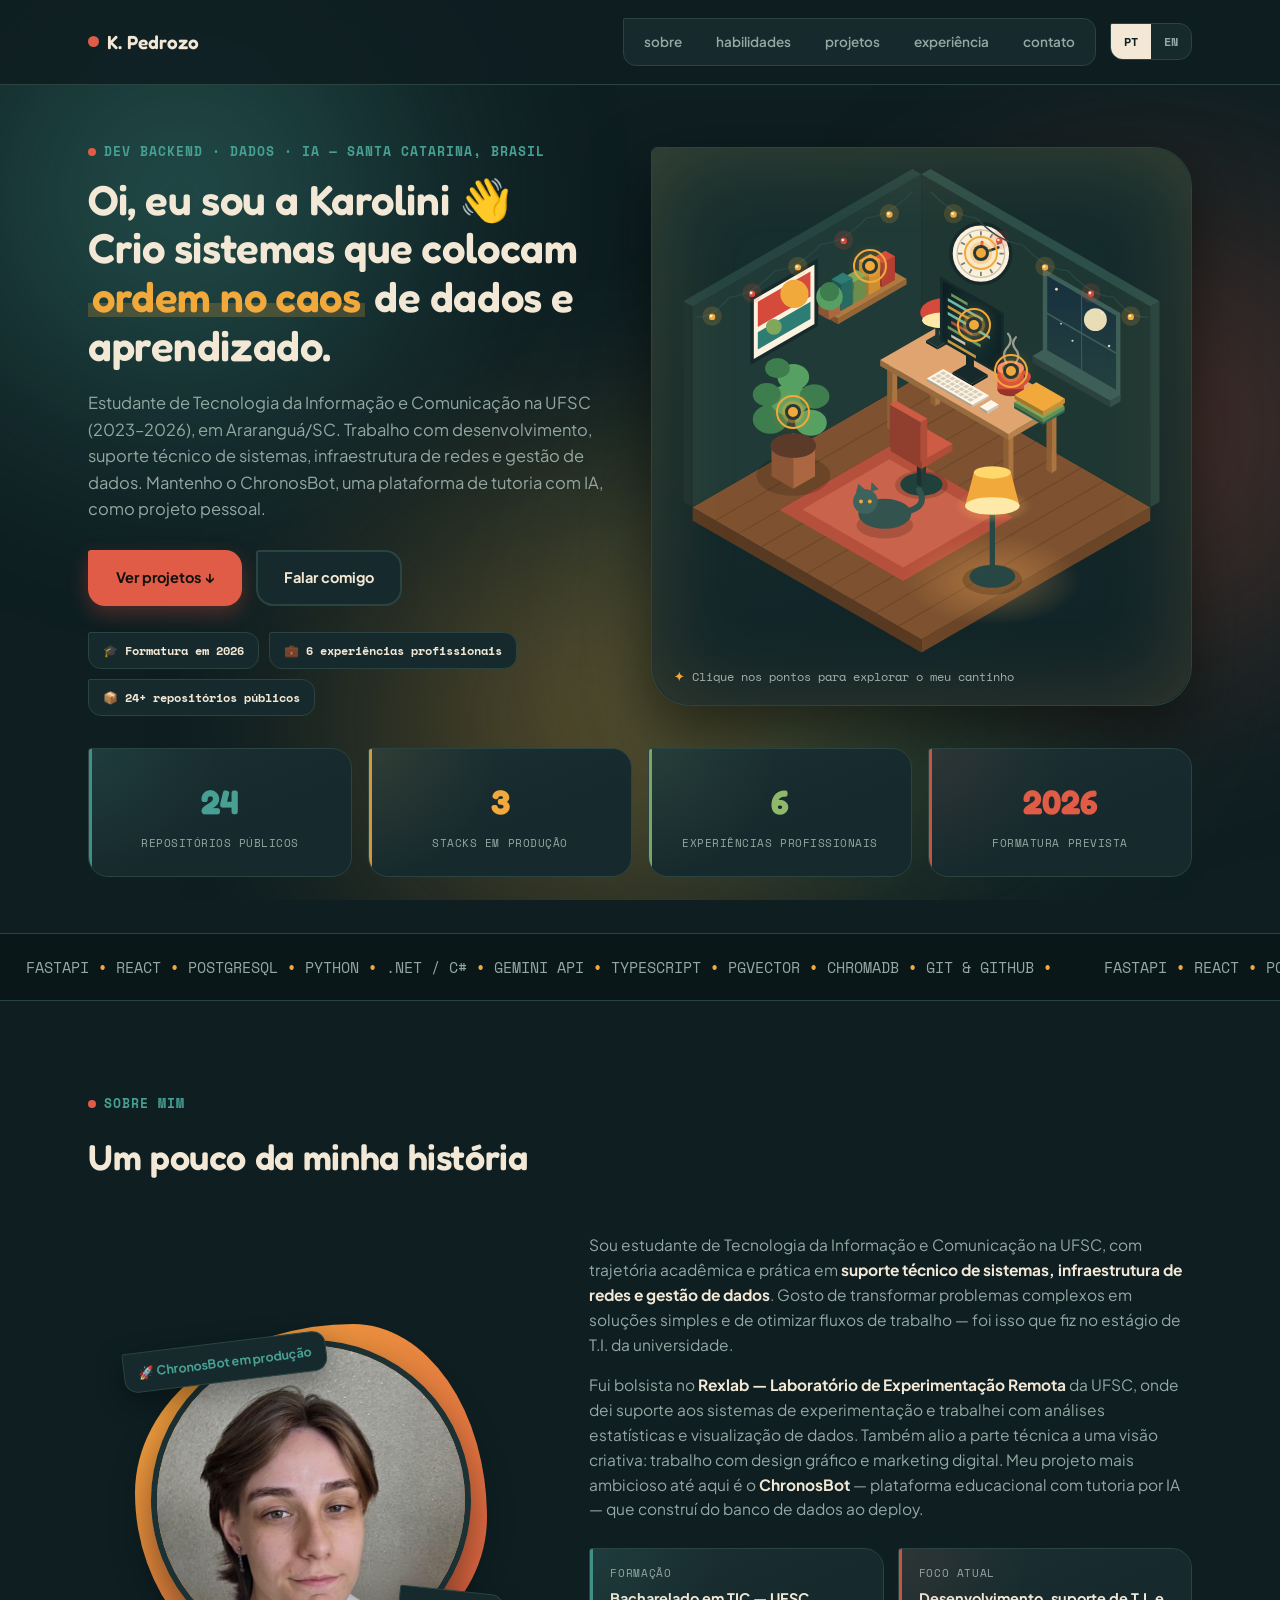
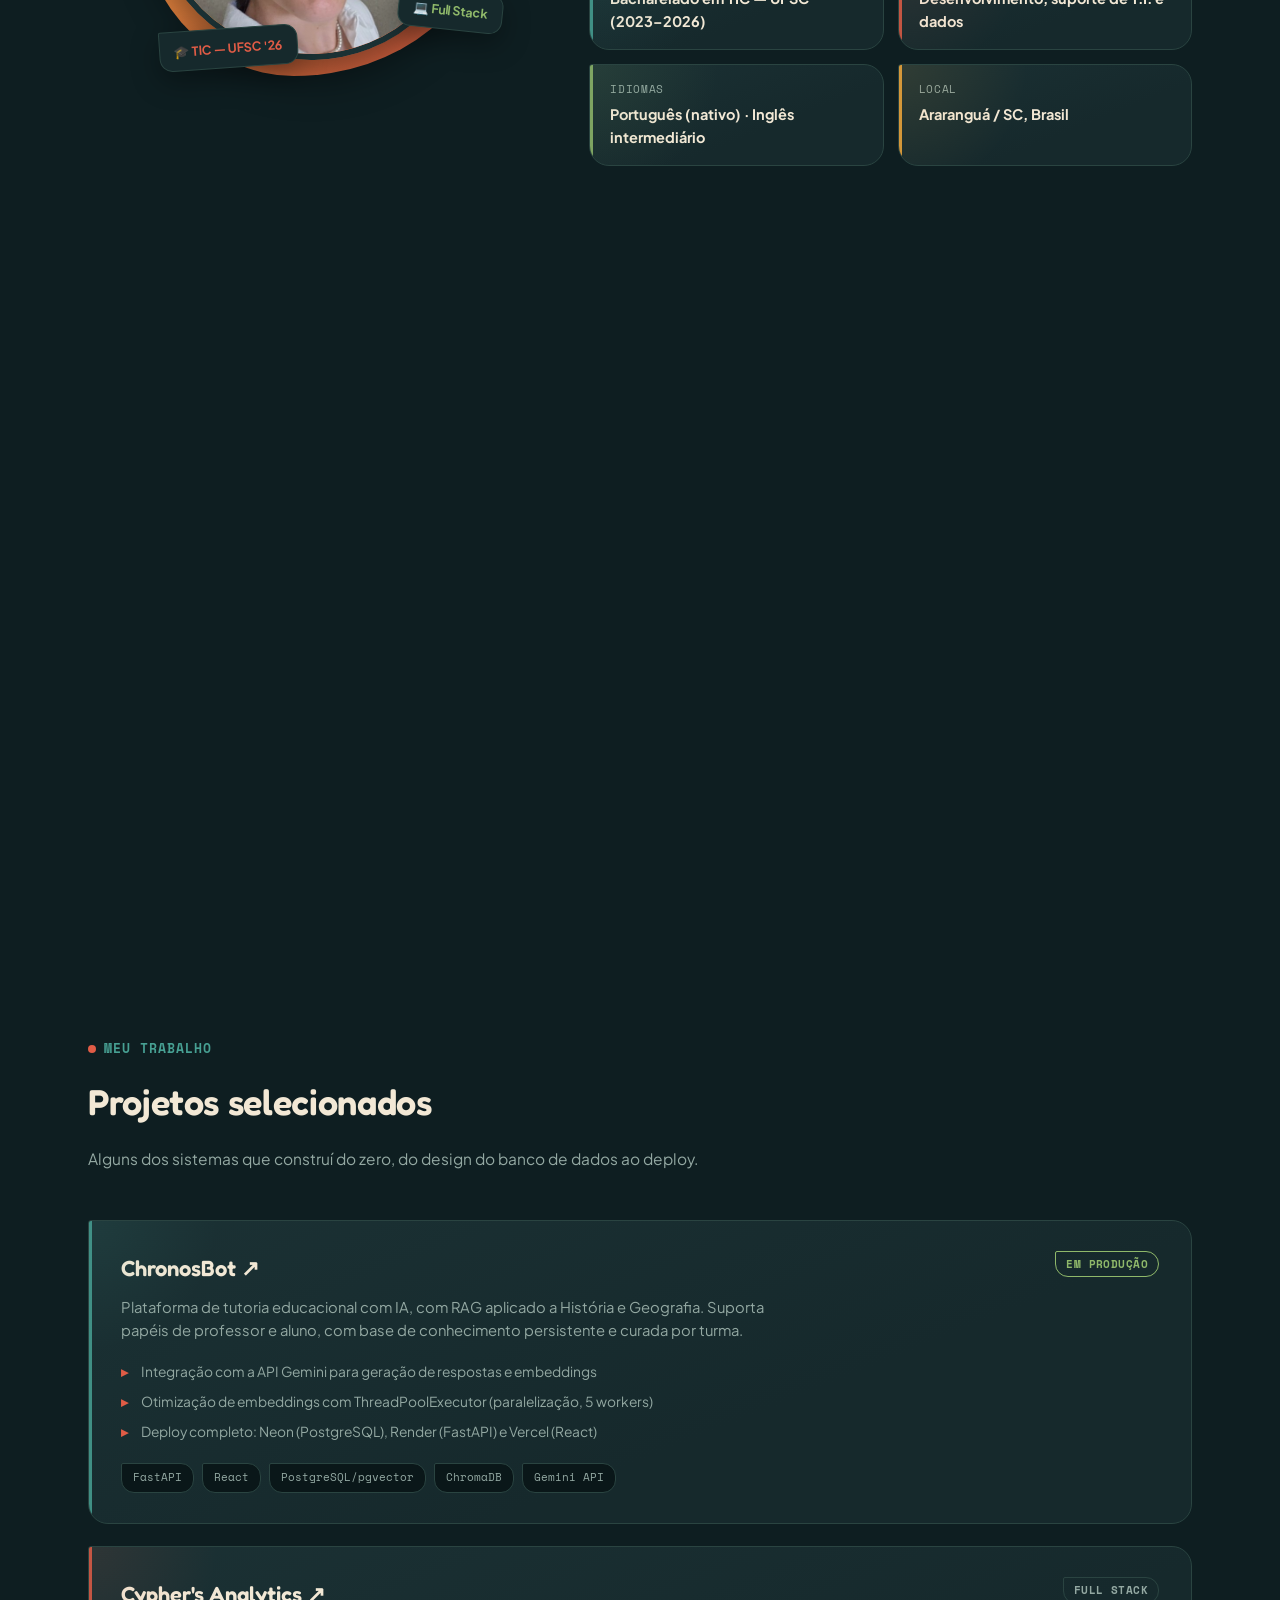
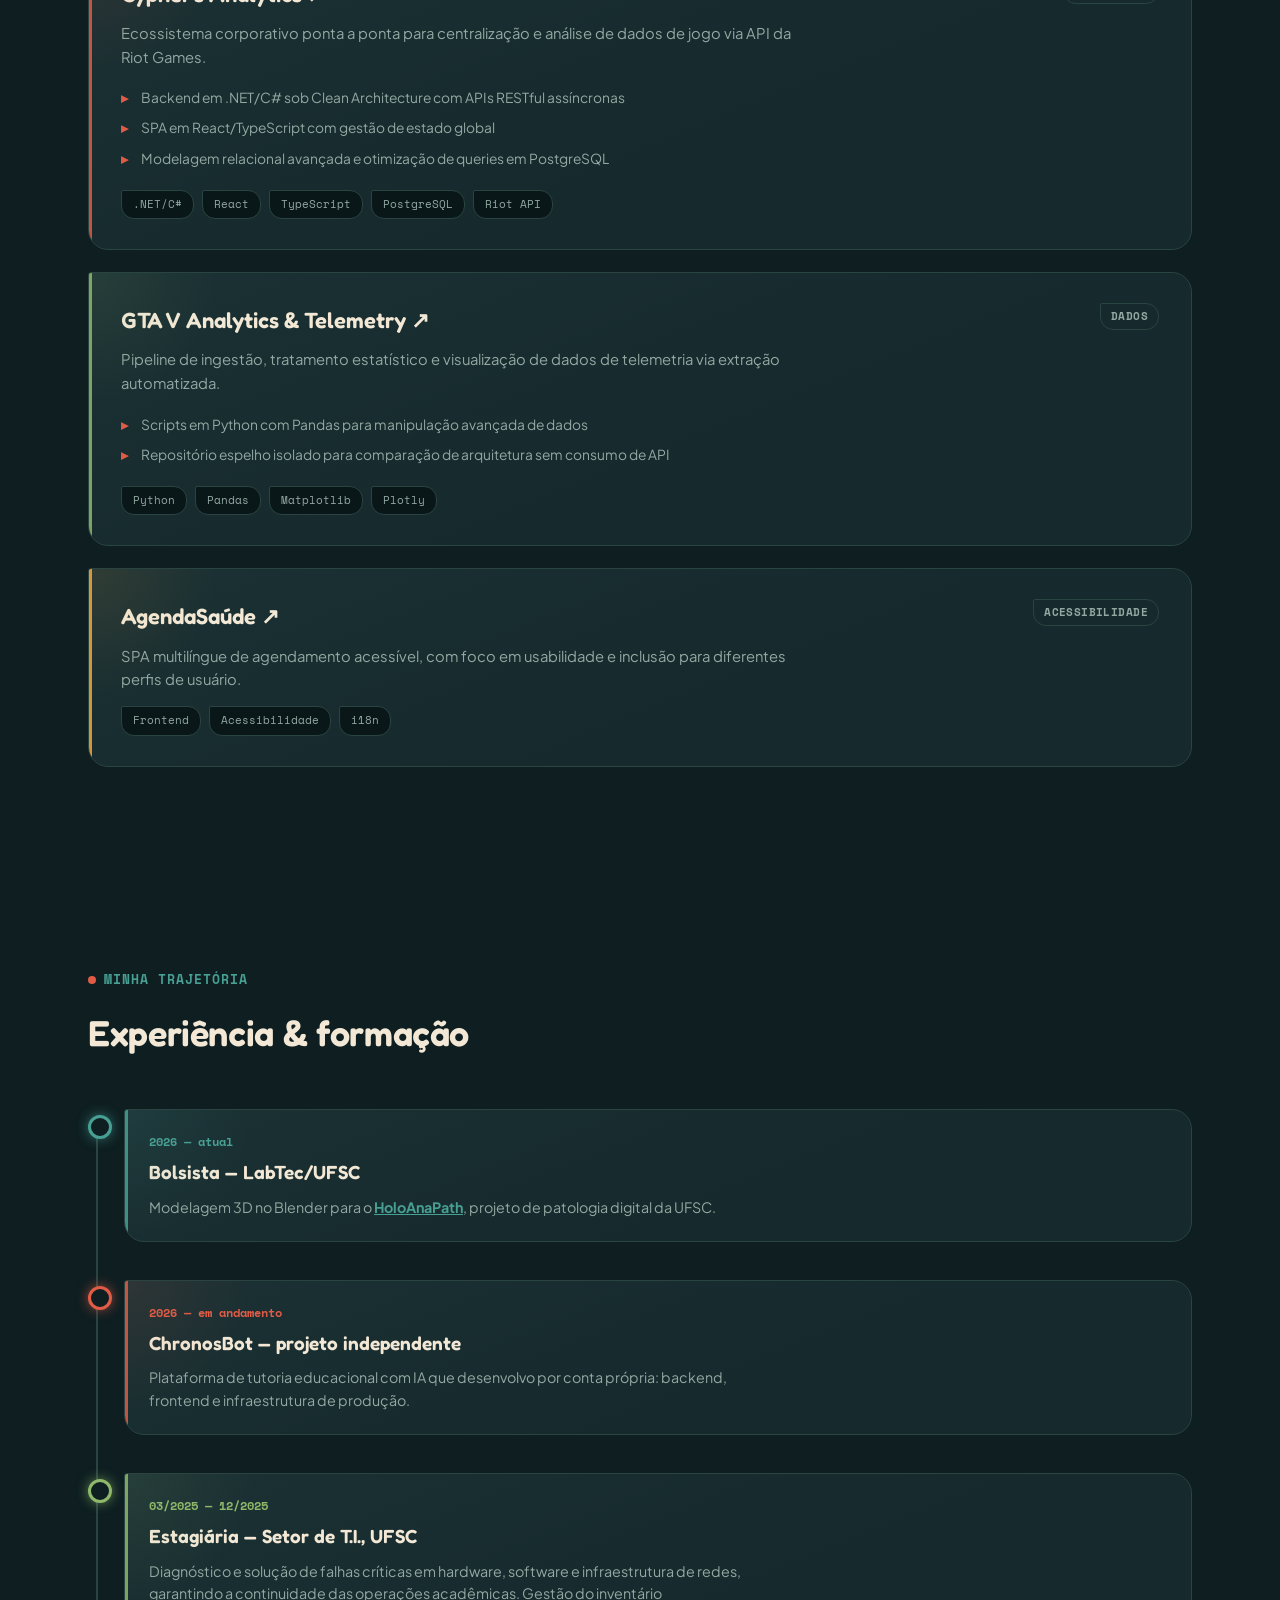
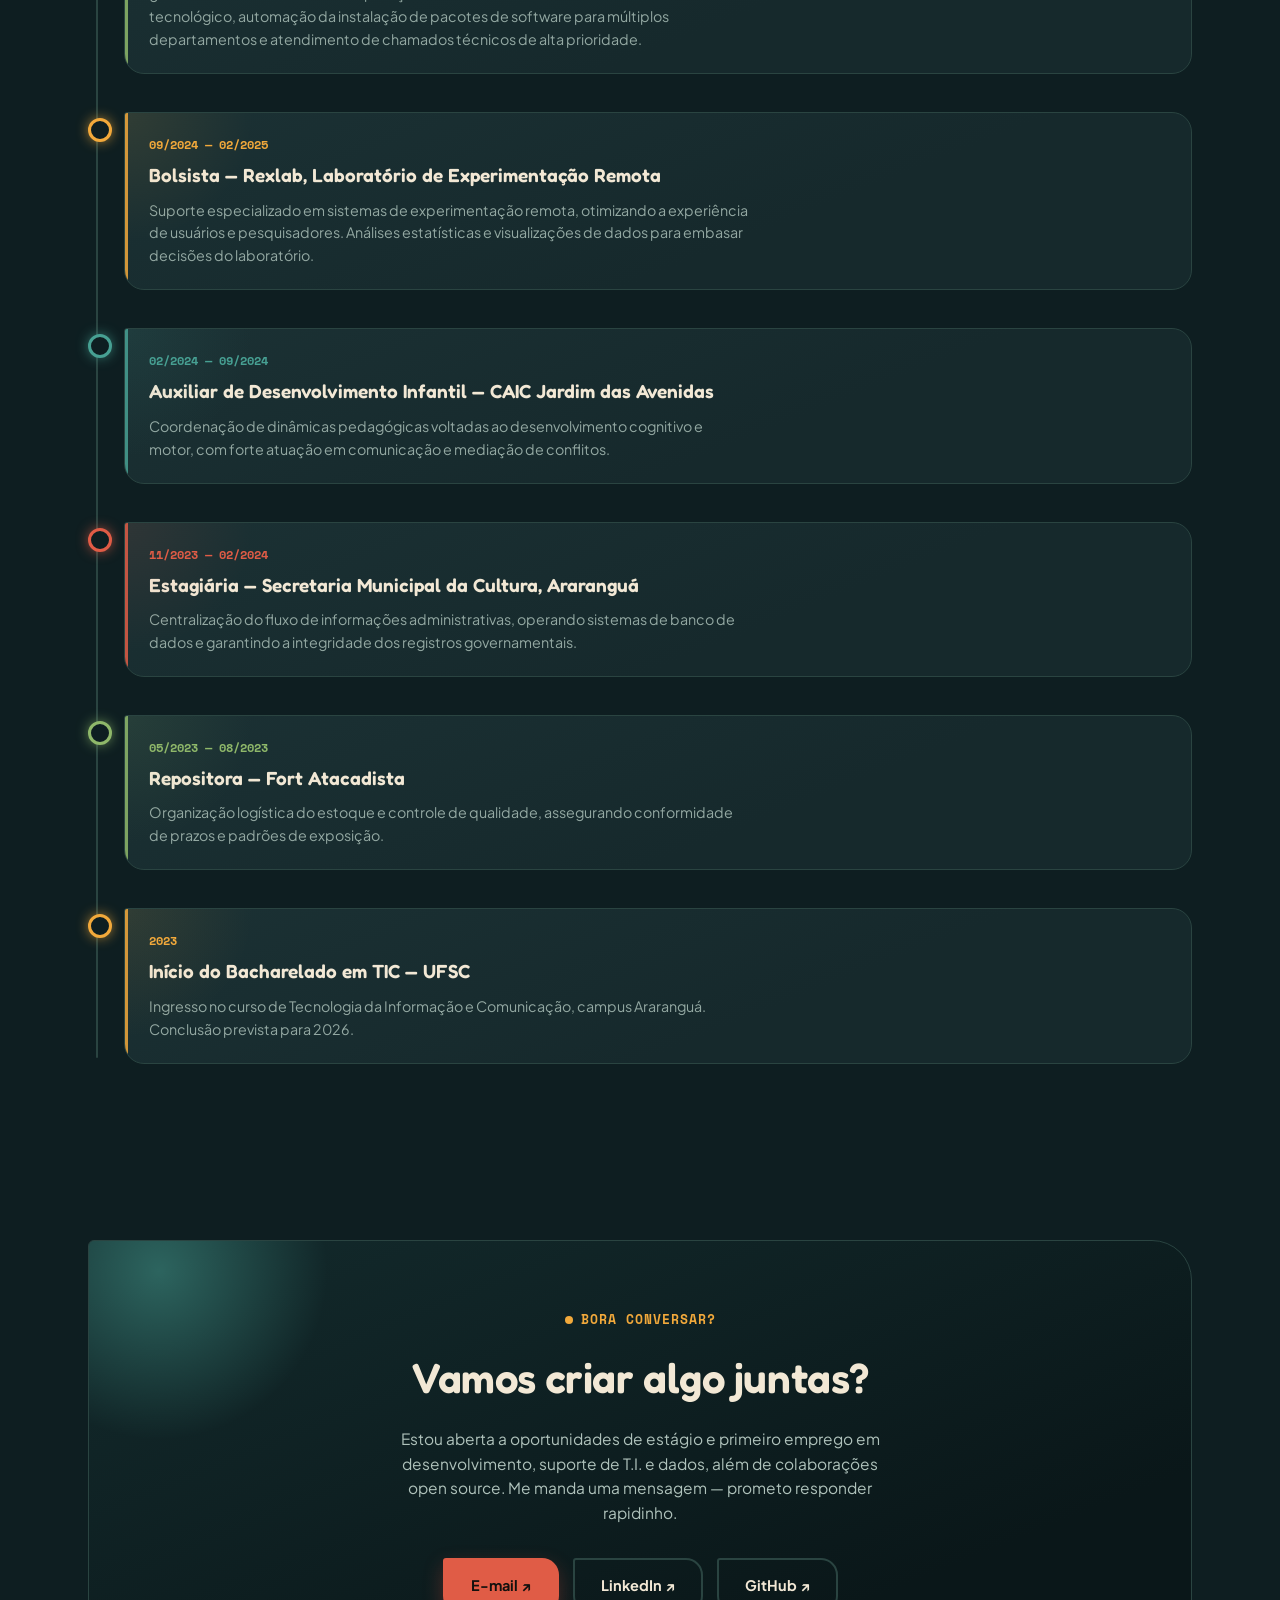
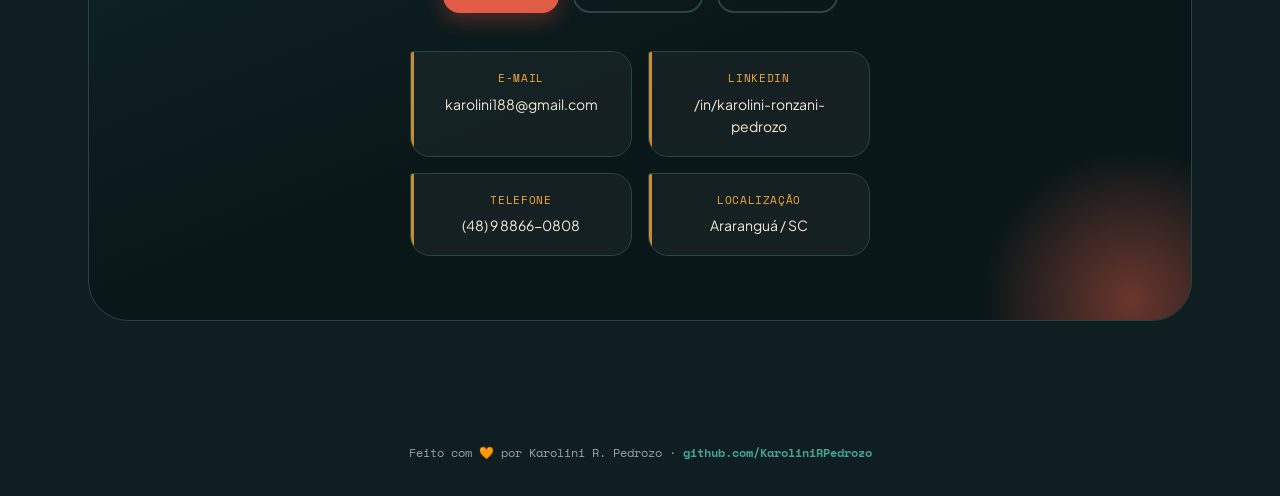
==== commit de634666: "Fix button ghost class border color" ====
--- a/index.html
+++ b/index.html
@@ -130,7 +130,7 @@
   }
   .btn.primary{background:var(--coral); color:#12100E; box-shadow:0 8px 20px rgba(214,74,60,.32);}
   .btn.primary:hover{transform:translateY(-3px) rotate(-.5deg); box-shadow:0 14px 26px rgba(214,74,60,.38);}
-  .btn.ghost{background:var(--paper); color:var(--ink); border-color:var(--ink);}
+  .btn.ghost{background:var(--paper); color:var(--ink); border-color:var(--line);}
   .btn.ghost:hover{transform:translateY(-3px) rotate(.5deg); background:var(--ink); color:var(--cream);}
 
   /* ---------- Ambient aurora: slow drifting colour flow behind the whole page ---------- */
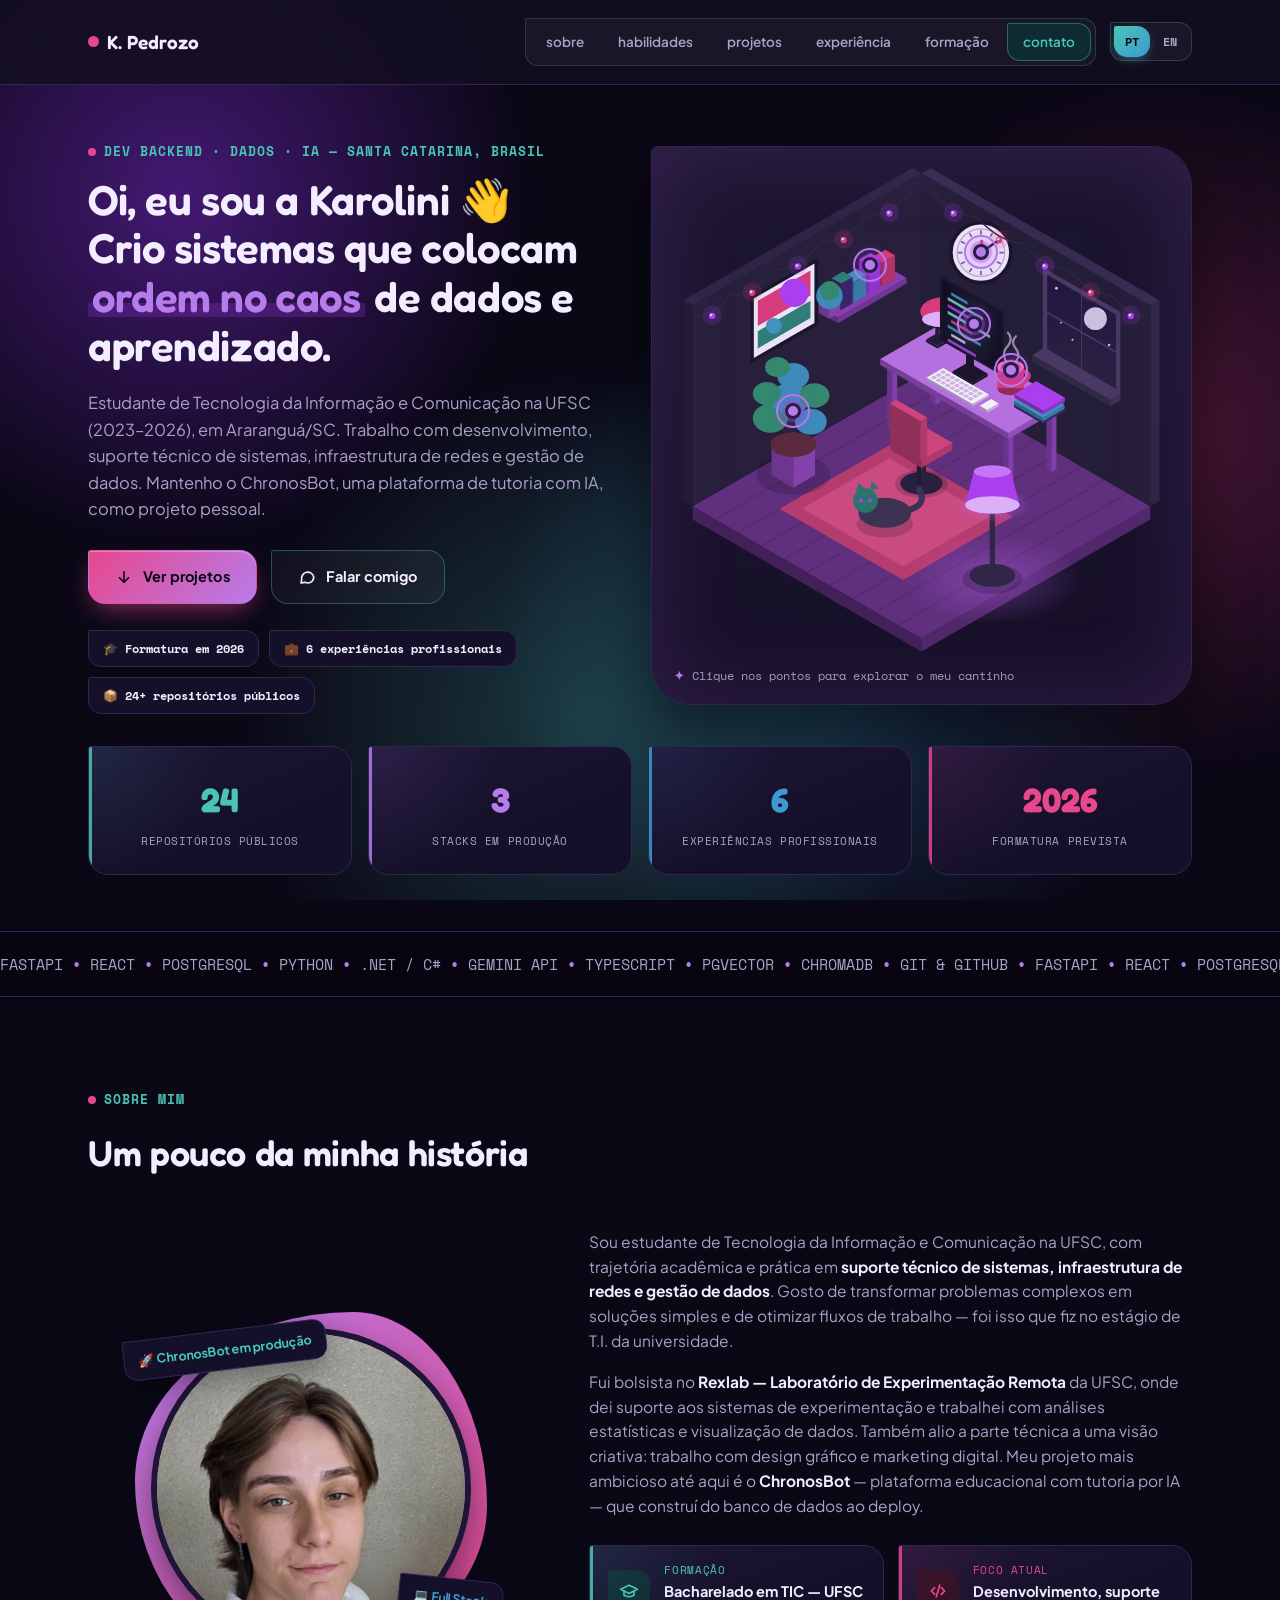
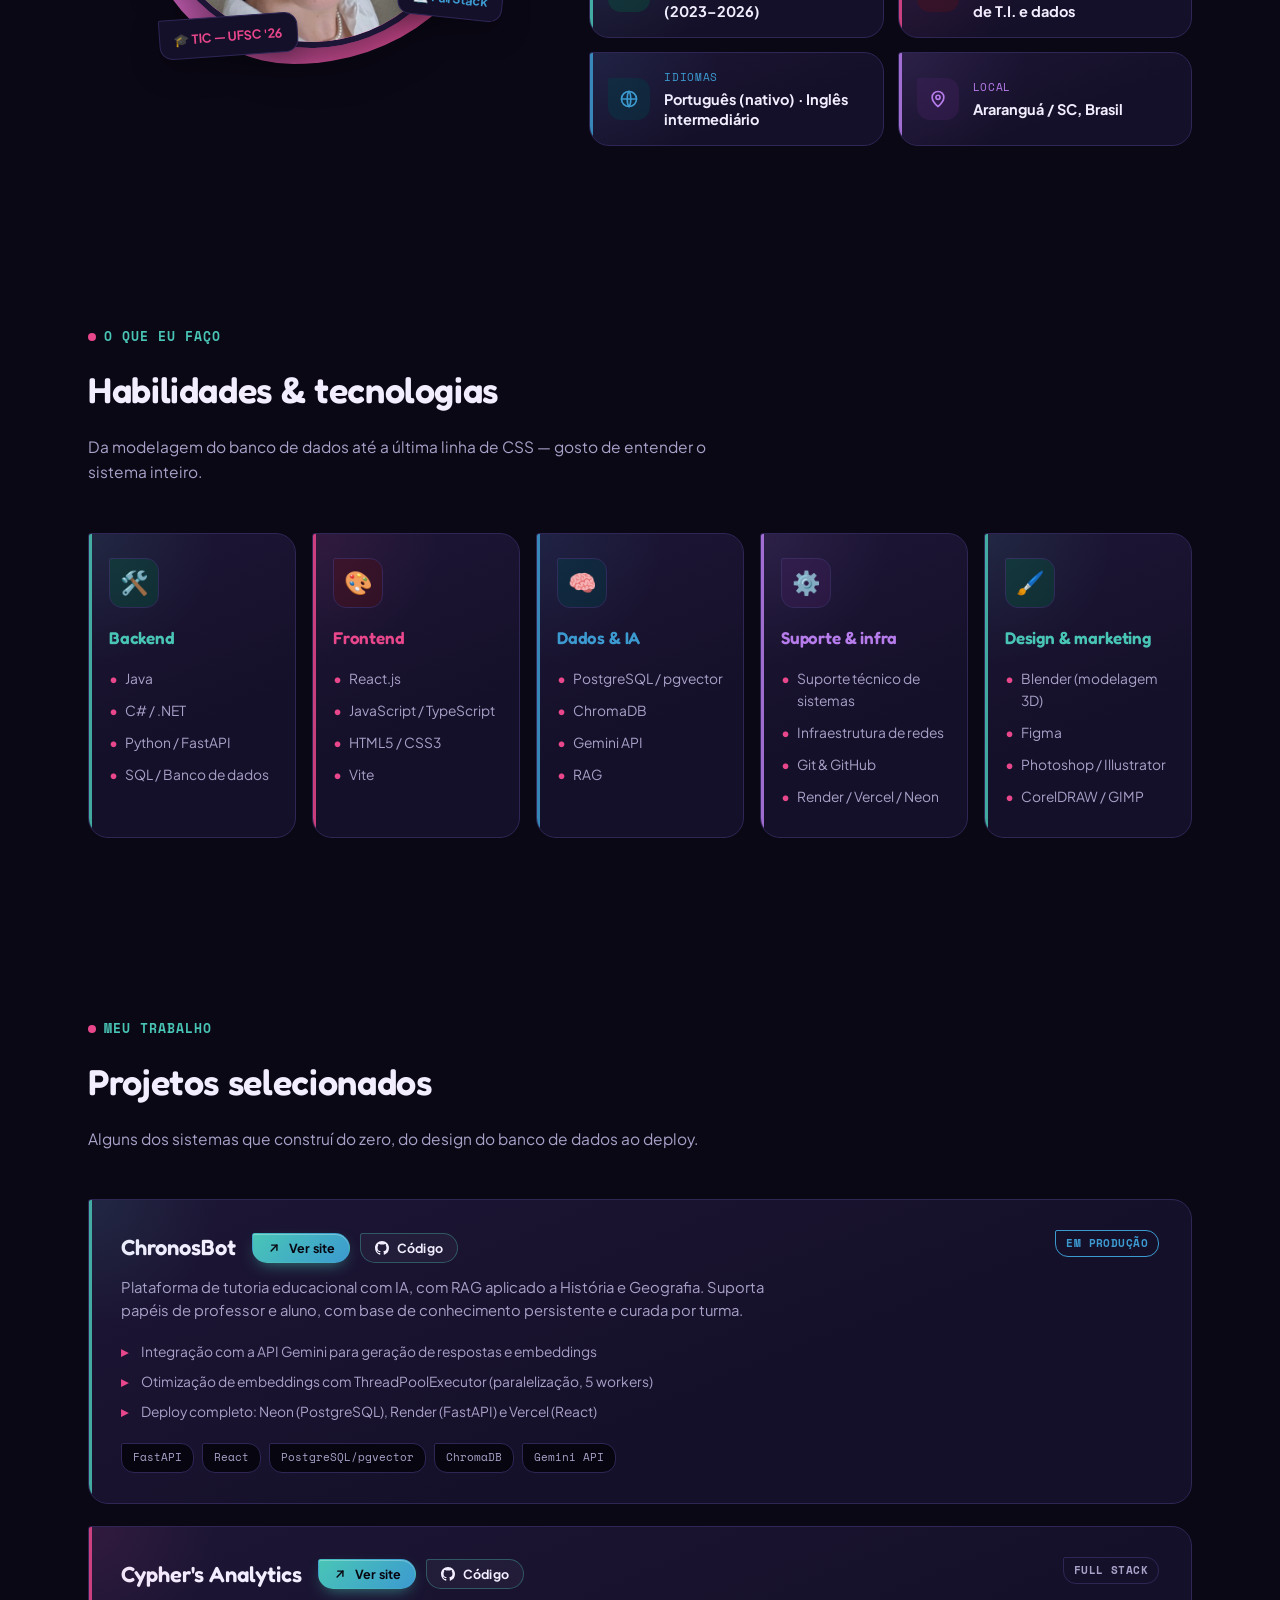
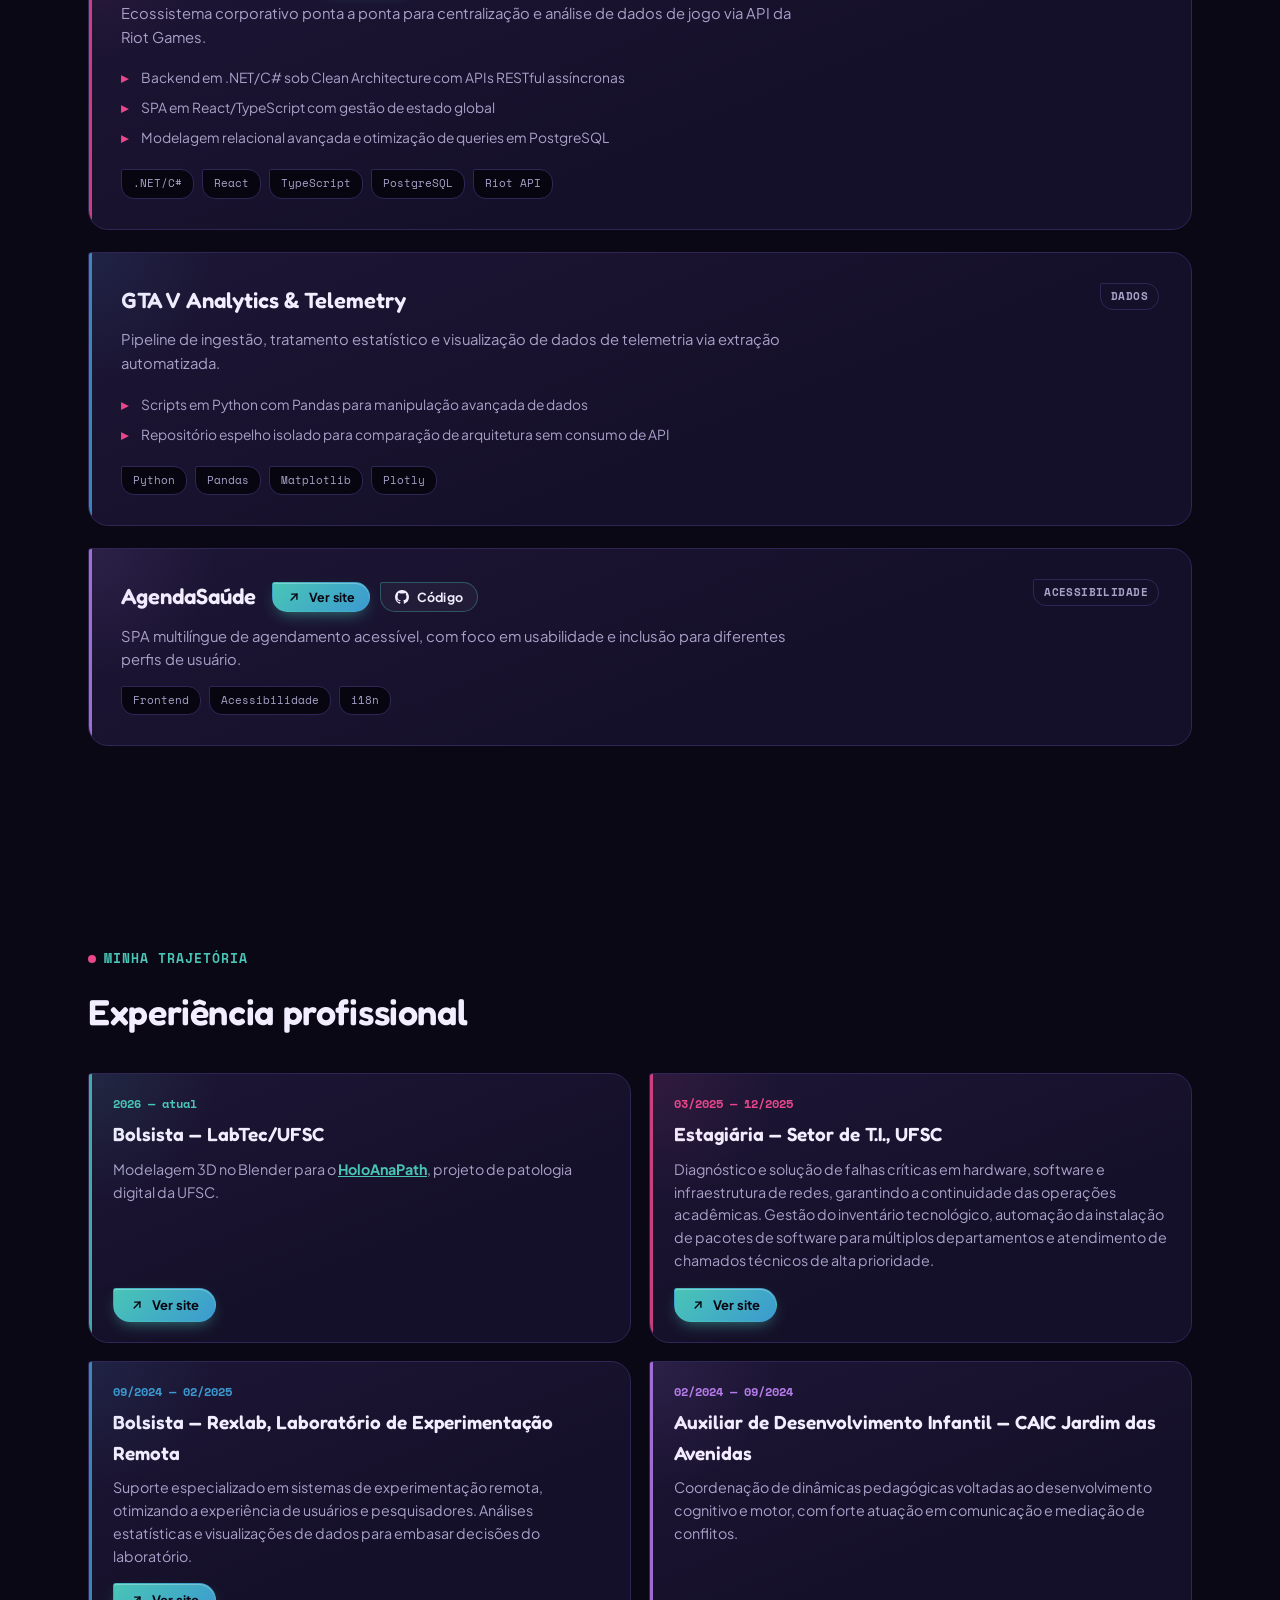
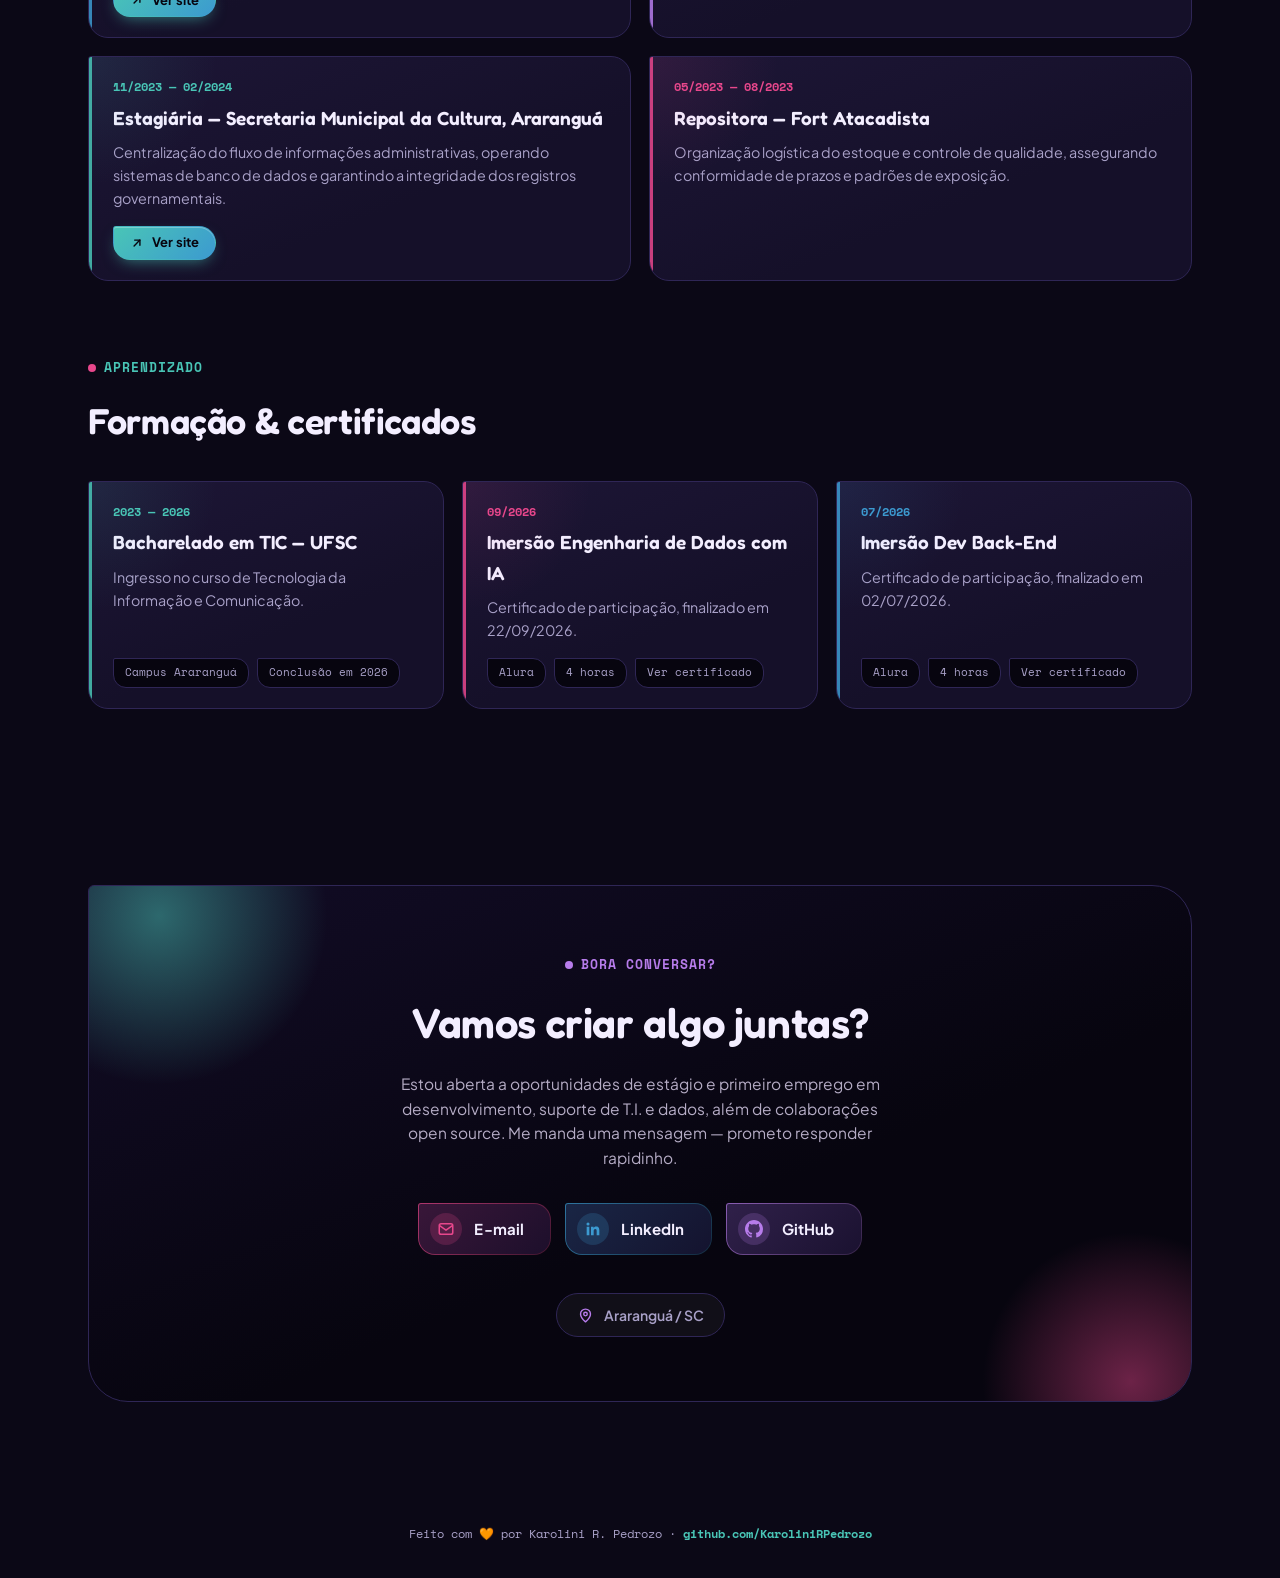
==== commit 07519866: "Rename index_1.html to index.html" ====
--- a/index.html
+++ b/index.html
@@ -9,24 +9,24 @@
   @import url('https://fonts.googleapis.com/css2?family=Fredoka:wght@500;600;700&family=Plus+Jakarta+Sans:ital,wght@0,400;0,500;0,600;0,700;0,800;1,500&family=Space+Mono:wght@400;700&display=swap');
 
   :root{
-    --cream:#0E1E21;
-    --paper:#16292C;
-    --paper-2:#1B3134;
-    --ink:#F2E8D5;
-    --ink-soft:#93A8A2;
-    --line:#2A4441;
-
-    --night:#0A1719;
-    --night-2:#132A2C;
-
-    --violet:#47A093;
-    --violet-soft:#12312D;
-    --coral:#E05C46;
-    --coral-soft:#33201A;
-    --sun:#F2A93B;
-    --sun-soft:#33280F;
-    --mint:#8FB86A;
-    --mint-soft:#22301A;
+    --cream:#0B0816;
+    --paper:#151029;
+    --paper-2:#1D1636;
+    --ink:#F3EEFF;
+    --ink-soft:#A9A1C8;
+    --line:#2F2656;
+
+    --night:#07050F;
+    --night-2:#120C26;
+
+    --violet:#49C5B6;       /* acento principal (teal da paleta) */
+    --violet-soft:#0F2B32;
+    --coral:#E8478C;        /* hibiscus / magenta neon */
+    --coral-soft:#2D1024;
+    --sun:#B77CEB;          /* wisteria / roxo neon */
+    --sun-soft:#27163F;
+    --mint:#3C9AD0;         /* azul da paleta */
+    --mint-soft:#0E2236;
 
     --display:'Fredoka', sans-serif;
     --body:'Plus Jakarta Sans', sans-serif;
@@ -45,7 +45,7 @@
     background:var(--cream); color:var(--ink); font-family:var(--body);
     line-height:1.6; overflow-x:hidden; -webkit-font-smoothing:antialiased;
   }
-  ::selection{background:var(--sun); color:#0E1E21;}
+  ::selection{background:var(--sun); color:#130e21;}
   a{color:inherit;}
   img{display:block; max-width:100%;}
   button{font:inherit; cursor:pointer;}
@@ -85,7 +85,7 @@
   h1,h2,h3{font-family:var(--display); font-weight:600; letter-spacing:-.01em;}
   .hl{
     color:var(--sun);
-    background-image:linear-gradient(120deg, rgba(242,169,59,.22) 0%, rgba(242,169,59,.22) 100%);
+    background-image:linear-gradient(120deg, rgba(171,62,239,.22) 0%, rgba(171,62,239,.22) 100%);
     background-repeat:no-repeat; background-size:100% 28%; background-position:0 88%;
     padding:0 4px; border-radius:3px;
   }
@@ -93,7 +93,7 @@
   /* ---------- Header ---------- */
   header{
     position:sticky; top:0; z-index:60;
-    background:rgba(14,30,33,.86); backdrop-filter:blur(10px);
+    background:rgba(19,14,33,.86); backdrop-filter:blur(10px);
     border-bottom:1px solid var(--line);
   }
   .header-bar{
@@ -128,8 +128,8 @@
     border-radius:var(--r-btn); display:inline-flex; align-items:center; gap:8px;
     transition:transform .18s ease, box-shadow .18s ease, background .18s ease, color .18s ease; border:2px solid transparent;
   }
-  .btn.primary{background:var(--coral); color:#12100E; box-shadow:0 8px 20px rgba(214,74,60,.32);}
-  .btn.primary:hover{transform:translateY(-3px) rotate(-.5deg); box-shadow:0 14px 26px rgba(214,74,60,.38);}
+  .btn.primary{background:var(--coral); color:#110a16; box-shadow:0 8px 20px rgba(214,60,124,.32);}
+  .btn.primary:hover{transform:translateY(-3px) rotate(-.5deg); box-shadow:0 14px 26px rgba(214,60,124,.38);}
   .btn.ghost{background:var(--paper); color:var(--ink); border-color:var(--line);}
   .btn.ghost:hover{transform:translateY(-3px) rotate(.5deg); background:var(--ink); color:var(--cream);}
 
@@ -137,15 +137,15 @@
   .aurora{position:fixed; inset:0; z-index:0; overflow:hidden; pointer-events:none;}
   .aurora span{
     position:absolute; width:56vw; height:56vw; min-width:420px; min-height:420px;
-    border-radius:50%; filter:blur(70px); mix-blend-mode:screen; will-change:transform;
-  }
-  .aurora .a1{background:radial-gradient(circle, rgba(71,160,147,.40) 0%, rgba(71,160,147,0) 70%);
+    border-radius:50%; will-change:transform; backface-visibility:hidden;
+  }
+  .aurora .a1{background:radial-gradient(circle, rgba(153,51,255,.40) 0%, rgba(153,51,255,0) 70%);
     top:-18%; left:-14%; animation:auroraA 34s ease-in-out infinite alternate;}
-  .aurora .a2{background:radial-gradient(circle, rgba(224,92,70,.30) 0%, rgba(224,92,70,0) 70%);
+  .aurora .a2{background:radial-gradient(circle, rgba(224,55,127,.30) 0%, rgba(224,55,127,0) 70%);
     top:8%; right:-18%; animation:auroraB 40s ease-in-out infinite alternate;}
-  .aurora .a3{background:radial-gradient(circle, rgba(242,169,59,.32) 0%, rgba(242,169,59,0) 70%);
+  .aurora .a3{background:radial-gradient(circle, rgba(73,197,182,.26) 0%, rgba(73,197,182,0) 70%);
     bottom:-20%; left:18%; animation:auroraC 46s ease-in-out infinite alternate;}
-  .aurora .a4{background:radial-gradient(circle, rgba(143,184,106,.24) 0%, rgba(143,184,106,0) 70%);
+  .aurora .a4{background:radial-gradient(circle, rgba(60,154,208,.30) 0%, rgba(60,154,208,0) 70%);
     bottom:-10%; right:6%; animation:auroraD 38s ease-in-out infinite alternate;}
   @keyframes auroraA{0%{transform:translate(0,0) scale(1);}100%{transform:translate(9vw,7vh) scale(1.14);}}
   @keyframes auroraB{0%{transform:translate(0,0) scale(1);}100%{transform:translate(-8vw,10vh) scale(1.1);}}
@@ -167,13 +167,13 @@
   .chip{font-family:var(--mono); font-size:12px; font-weight:700; background:var(--paper); border:1px solid var(--line); padding:8px 14px; border-radius:var(--r-chip); color:var(--ink);}
 
   .room-card{
-    position:relative; background:linear-gradient(165deg, #17302F 0%, #102226 100%);
+    position:relative; background:linear-gradient(165deg, #1d1631 0%, #160f27 100%);
     border:1px solid var(--line); border-radius:6px 40px 40px 40px; padding:14px; box-shadow:0 24px 60px rgba(0,0,0,.5);
     overflow:hidden;
   }
   .room-card::after{
     content:''; position:absolute; inset:0; pointer-events:none; border-radius:6px 40px 40px 40px;
-    box-shadow:inset 0 0 90px rgba(255,178,89,.16);
+    box-shadow:inset 0 0 90px rgba(188,101,243,.16);
   }
   .room-stage{position:relative; width:100%; aspect-ratio:580/600;}
   .room-stage svg{width:100%; height:100%; display:block;}
@@ -191,8 +191,8 @@
   }
   .hotspot .core{
     position:absolute; top:50%; left:50%; width:16px; height:16px; margin:-8px 0 0 -8px;
-    border-radius:50%; background:var(--sun); border:3px solid rgba(23,48,51,.92);
-    box-shadow:0 0 0 3px rgba(242,169,59,.30), 0 0 16px rgba(242,169,59,.9);
+    border-radius:50%; background:var(--sun); border:3px solid rgba(30,22,52,.92);
+    box-shadow:0 0 0 3px rgba(171,62,239,.30), 0 0 16px rgba(171,62,239,.9);
     transition:transform .2s ease;
   }
   @keyframes pulse{0%{transform:scale(.55); opacity:1;}70%{transform:scale(1.5); opacity:0;}100%{opacity:0;}}
@@ -207,7 +207,7 @@
 
   .room-hint{
     position:absolute; left:22px; bottom:18px; z-index:4;
-    font-family:var(--mono); font-size:11.5px; color:#9FB3AB; display:flex; align-items:center; gap:8px;
+    font-family:var(--mono); font-size:11.5px; color:#a69cb6; display:flex; align-items:center; gap:8px;
   }
   .room-hint b{color:var(--sun);}
 
@@ -223,11 +223,11 @@
   .stat-label{font-family:var(--mono); font-size:10.5px; color:var(--ink-soft); text-transform:uppercase; letter-spacing:.05em; margin-top:6px;}
 
   /* ---------- Marquee ---------- */
-  .marquee-band{background:var(--night); border-top:1px solid var(--line); border-bottom:1px solid var(--line); padding:20px 0; overflow:hidden; white-space:nowrap;}
-  .marquee-track{display:inline-flex; animation:scrollmarquee 26s linear infinite;}
-  .marquee-track span{font-family:var(--mono); font-size:15px; color:var(--ink-soft); padding:0 26px;}
+  .marquee-band{contain:paint; background:var(--night); border-top:1px solid var(--line); border-bottom:1px solid var(--line); padding:20px 0; overflow:hidden; white-space:nowrap;}
+  .marquee-track{display:flex; width:max-content; animation:scrollmarquee var(--mq-dur,30s) linear infinite; will-change:transform; backface-visibility:hidden;}
+  .marquee-track span{flex:0 0 auto; font-family:var(--mono); font-size:15px; color:var(--ink-soft); padding:0 .6em 0 0;}
   .marquee-track span b{color:var(--sun);}
-  @keyframes scrollmarquee{from{transform:translateX(0)}to{transform:translateX(-50%)}}
+  @keyframes scrollmarquee{from{transform:translate3d(0,0,0)}to{transform:translate3d(-50%,0,0)}}
 
   /* ---------- Sections ---------- */
   section{padding:88px 0;}
@@ -254,13 +254,18 @@
   .badge.b3{bottom:-8px; left:8px; transform:rotate(-4deg); color:var(--coral);}
 
   .facts{display:grid; grid-template-columns:1fr 1fr; gap:14px; margin-top:26px;}
-  .fact{padding:16px 20px;}
-  .fact:nth-child(1){--rail:var(--violet);}
-  .fact:nth-child(2){--rail:var(--coral);}
-  .fact:nth-child(3){--rail:var(--mint);}
-  .fact:nth-child(4){--rail:var(--sun);}
-  .fact-k{font-family:var(--mono); font-size:10.5px; color:var(--ink-soft); text-transform:uppercase; letter-spacing:.06em;}
-  .fact-v{font-size:14.5px; margin-top:5px; font-weight:700;}
+  .fact{display:flex; align-items:center; gap:14px; padding:16px 18px;}
+  .fact:nth-child(1){--rail:var(--violet); --rail-soft:var(--violet-soft);}
+  .fact:nth-child(2){--rail:var(--coral); --rail-soft:var(--coral-soft);}
+  .fact:nth-child(3){--rail:var(--mint); --rail-soft:var(--mint-soft);}
+  .fact:nth-child(4){--rail:var(--sun); --rail-soft:var(--sun-soft);}
+  .fact-ico{width:42px; height:42px; flex-shrink:0; display:grid; place-items:center; border-radius:var(--r-chip);
+    background:var(--rail-soft); color:var(--rail); transition:background .2s ease, color .2s ease, transform .2s ease;}
+  .fact-ico svg{width:20px; height:20px;}
+  .fact:hover .fact-ico{background:var(--rail); color:#0B0816; transform:rotate(-6deg) scale(1.06);}
+  .fact-body{min-width:0;}
+  .fact-k{font-family:var(--mono); font-size:10.5px; color:var(--rail); text-transform:uppercase; letter-spacing:.06em;}
+  .fact-v{font-size:14.5px; margin-top:4px; font-weight:700; line-height:1.35;}
 
   /* Habilidades */
   .skills{display:grid; grid-template-columns:repeat(auto-fit,minmax(192px,1fr)); gap:16px;}
@@ -287,6 +292,13 @@
   .project-head{display:flex; justify-content:space-between; align-items:flex-start; gap:14px; flex-wrap:wrap; margin-bottom:10px;}
   .project-title{font-family:var(--display); font-size:22px; font-weight:600;}
   .project-title a{text-decoration:none;}
+/* Card inteiro clicável (stretched link): o ::after do link do título cobre todo o .project */
+.project{cursor:pointer;}
+.project-title a::after{content:''; position:absolute; inset:0; z-index:2; border-radius:inherit;}
+.project:has(.project-title a:focus-visible){outline:3px solid var(--violet); outline-offset:3px;}
+.project-title a:focus-visible{outline:none;}
+.project:hover .project-title a{color:var(--violet);}
+.panel::before{pointer-events:none;}
   .project-title a:hover{color:var(--violet);}
   .project-badge, .project-tag{font-family:var(--mono); font-size:10.5px; font-weight:700; padding:4px 10px;
     border-radius:var(--r-chip); letter-spacing:.04em; text-transform:uppercase; white-space:nowrap;}
@@ -317,7 +329,71 @@
   .tl-title{font-family:var(--display); font-size:19px; margin:6px 0 8px; font-weight:600;}
   .tl-desc{color:var(--ink-soft); font-size:14.3px; max-width:600px;}
 
-  /* Contato */
+  
+/* Certificados: card inteiro clicável */
+.tl-card .cert-link{color:var(--ink); text-decoration:none; transition:color .2s ease;}
+.tl-card .cert-link::after{content:''; position:absolute; inset:0; z-index:2;}
+.tl-card:hover .cert-link, .tl-card .cert-link:focus-visible{color:var(--violet);}
+.tl-card:has(.cert-link:focus-visible){outline:3px solid var(--violet); outline-offset:3px;}
+.tl-card .cert-link:focus-visible{outline:none;}
+
+
+/* Experiência e formação: grades de cards, sem coluna vazia */
+.traj-grid{display:flex; flex-direction:column; gap:72px;}
+.traj-col{scroll-margin-top:110px; min-width:0;}
+.traj-col .section-head{margin-bottom:32px; max-width:none;}
+.traj-col .timeline{display:grid; gap:18px; padding-left:0;}
+.traj-col .timeline::before, .traj-col .tl-item::before{display:none;}
+.traj-col .tl-item{padding-bottom:0; display:flex;}
+.traj-col .tl-card{flex:1; display:flex; flex-direction:column; padding:20px 24px;}
+.traj-col .tl-desc{max-width:none;}
+#experiencia .timeline{grid-template-columns:repeat(2,minmax(0,1fr));}
+#formacao .timeline{grid-template-columns:repeat(3,minmax(0,1fr));}
+.tl-foot{margin-top:auto; padding-top:16px;}
+@media (max-width:980px){
+  #formacao .timeline{grid-template-columns:repeat(2,minmax(0,1fr));}
+}
+@media (max-width:700px){
+  .traj-grid{gap:56px;}
+  #experiencia .timeline, #formacao .timeline{grid-template-columns:1fr;}
+}
+
+/* Links externos dentro dos títulos da linha do tempo */
+.tl-title .ext-link{color:var(--violet); text-decoration:none; border-bottom:1px solid transparent; transition:border-color .2s;}
+.tl-title .ext-link:hover, .tl-title .ext-link:focus-visible{border-bottom-color:var(--violet);}
+
+/* Botões dos projetos (site e código), acima do link esticado do card */
+.project-links{display:flex; flex-wrap:wrap; gap:10px;}
+.project-links a{
+  position:relative; z-index:3; display:inline-flex; align-items:center; gap:8px;
+  font-family:var(--body); font-size:13px; font-weight:700; letter-spacing:.01em; text-decoration:none; line-height:1;
+  padding:9px 16px; border-radius:var(--r-btn); border:1px solid transparent;
+  transition:transform .18s ease, box-shadow .18s ease, background .18s ease, border-color .18s ease, color .18s ease, filter .18s ease;
+}
+.project-links a svg{width:14px; height:14px; flex-shrink:0; transition:transform .18s ease;}
+.project-links .btn-site{
+  color:#07050F; background:linear-gradient(135deg, var(--violet) 0%, var(--mint) 100%);
+  box-shadow:0 6px 16px -6px rgba(73,197,182,.65), inset 0 1px 0 rgba(255,255,255,.28);
+}
+.project-links .btn-site:hover, .project-links .btn-site:focus-visible{
+  transform:translateY(-2px); filter:brightness(1.1); box-shadow:0 12px 22px -8px rgba(73,197,182,.8), inset 0 1px 0 rgba(255,255,255,.35);
+}
+.project-links .btn-site:hover svg{transform:translate(2px,-2px);}
+.project-links .btn-code{
+  color:var(--ink); background:rgba(255,255,255,.04); border-color:rgba(73,197,182,.35);
+}
+.project-links .btn-code:hover, .project-links .btn-code:focus-visible{
+  transform:translateY(-2px); color:var(--violet); border-color:var(--violet); background:var(--violet-soft);
+}
+/* Título + botões lado a lado */
+.project-heading{display:flex; align-items:center; flex-wrap:wrap; gap:10px 16px;}
+.project-heading .project-links{margin-top:0;}
+.project-heading .project-links a{padding:7px 14px; font-size:12.5px;}
+
+/* Botão "Ver site" dos locais de trabalho */
+.tl-site{margin-top:auto; padding-top:16px;}
+
+/* Contato */
   .contact-block{background:linear-gradient(158deg, var(--night-2) 0%, var(--night) 60%); color:var(--ink); border:1px solid var(--line); border-radius:6px 40px 40px 40px; padding:64px 48px;
     text-align:center; position:relative; overflow:hidden;}
   .contact-block::before{content:''; position:absolute; width:340px; height:340px; border-radius:50%;
@@ -328,20 +404,32 @@
   .contact-block .eyebrow{color:var(--sun);}
   .contact-block .eyebrow::before{background:var(--sun);}
   .contact-block h2{color:var(--ink); font-size:clamp(28px,4vw,42px); max-width:640px; margin:0 auto 16px;}
-  .contact-block p{color:#AFC2BB; max-width:480px; margin:0 auto 32px; font-size:15.5px;}
+  .contact-block p{color:#b5acc5; max-width:480px; margin:0 auto 32px; font-size:15.5px;}
   .contact-actions{display:flex; justify-content:center; gap:14px; flex-wrap:wrap; margin-bottom:38px;}
-  .contact-block .btn.ghost{border-color:var(--line); color:var(--ink); background:transparent;}
-  .contact-block .btn.ghost:hover{background:var(--ink); color:var(--cream); border-color:var(--ink);}
-  .contact-grid{display:grid; grid-template-columns:repeat(auto-fit,minmax(190px,1fr)); gap:16px; max-width:460px; margin:0 auto;}
+  .contact-actions .btn{gap:10px; padding:14px 26px; font-size:15px; border-width:1px;}
+  .contact-actions .btn svg{width:18px; height:18px; flex-shrink:0; transition:transform .2s ease;}
+  .contact-block .btn.primary{
+    color:#0B0816; border-color:transparent; background:linear-gradient(135deg, var(--coral) 0%, var(--sun) 100%);
+    box-shadow:0 10px 26px -8px rgba(232,71,140,.65), inset 0 1px 0 rgba(255,255,255,.3);
+  }
+  .contact-block .btn.primary:hover{transform:translateY(-3px); filter:brightness(1.08); box-shadow:0 16px 30px -8px rgba(232,71,140,.8), inset 0 1px 0 rgba(255,255,255,.4);}
+  .contact-block .btn.ghost{color:var(--ink); background:rgba(255,255,255,.04); border-color:rgba(73,197,182,.35);}
+  .contact-block .btn.ghost:hover{transform:translateY(-3px); background:var(--violet-soft); border-color:var(--violet); color:var(--violet);}
+  .contact-actions .btn:hover svg{transform:scale(1.12);}
+  .contact-grid{display:grid; grid-template-columns:1fr; gap:16px; max-width:400px; margin:0 auto;}
   .contact-card{background:rgba(255,255,255,.04); border:1px solid var(--line); border-radius:var(--r-card);
-    padding:18px; text-decoration:none; transition:all .2s; display:block; position:relative; overflow:hidden;}
+    padding:16px 20px; text-decoration:none; transition:all .2s; display:flex; align-items:center; gap:14px; text-align:left; position:relative; overflow:hidden;}
   .contact-card::before{content:''; position:absolute; left:0; top:0; bottom:0; width:3px; background:var(--sun); opacity:.8; transition:width .2s ease;}
-  .contact-card:hover{background:rgba(255,255,255,.08); transform:translateY(-3px); border-color:var(--sun);}
+  a.contact-card:hover{background:rgba(255,255,255,.08); transform:translateY(-3px); border-color:var(--sun);}
   .contact-card:hover::before{width:5px;}
+  .cc-icon{width:42px; height:42px; flex-shrink:0; display:grid; place-items:center; border-radius:var(--r-chip); background:var(--sun-soft); color:var(--sun); transition:background .2s, color .2s;}
+  .cc-icon svg{width:19px; height:19px;}
+  a.contact-card:hover .cc-icon{background:var(--sun); color:#0B0816;}
+  .cc-text{display:flex; flex-direction:column; gap:4px; min-width:0;}
   .contact-card .k{font-family:var(--mono); font-size:10.5px; color:var(--sun); text-transform:uppercase; letter-spacing:.06em;}
-  .contact-card .v{font-size:14px; margin-top:6px; color:var(--ink);}
-
-  footer{padding:34px 0; text-align:center;}
+  .contact-card .v{font-size:14.5px; color:var(--ink); overflow-wrap:anywhere;}
+
+footer{padding:34px 0; text-align:center;}
   footer p{font-family:var(--mono); font-size:12px; color:var(--ink-soft);}
   footer a{color:var(--violet); text-decoration:none; font-weight:700;}
 
@@ -396,6 +484,99 @@
     .js .reveal{opacity:1; transform:none; transition:none;}
     *{animation-duration:.001s !important; animation-iteration-count:1 !important;}
   }
+
+  /* ===== Sistema unificado de botões ===== */
+  .btn{gap:10px; border-width:1px; letter-spacing:.01em;}
+  .btn svg{width:18px; height:18px; flex-shrink:0; transition:transform .2s ease;}
+  .btn.primary{
+    color:#0B0816; border-color:transparent; background:linear-gradient(135deg, var(--coral) 0%, var(--sun) 100%);
+    box-shadow:0 10px 26px -8px rgba(232,71,140,.65), inset 0 1px 0 rgba(255,255,255,.3);
+  }
+  .btn.primary:hover{transform:translateY(-3px); filter:brightness(1.08); box-shadow:0 16px 30px -8px rgba(232,71,140,.8), inset 0 1px 0 rgba(255,255,255,.4);}
+  .btn.ghost{color:var(--ink); background:rgba(255,255,255,.04); border-color:rgba(73,197,182,.35);}
+  .btn.ghost:hover{transform:translateY(-3px); background:var(--violet-soft); border-color:var(--violet); color:var(--violet);}
+  .btn:hover svg{transform:scale(1.12);}
+  .btn.primary:hover .ico-down{transform:translateY(3px);}
+
+  /* Menu */
+  nav{background:rgba(255,255,255,.04); border-color:rgba(73,197,182,.22);}
+  nav a:hover{color:var(--violet); background:var(--violet-soft);}
+  nav a.active{color:var(--violet); background:var(--violet-soft); box-shadow:inset 0 0 0 1px rgba(73,197,182,.4);}
+
+  /* Troca de idioma */
+  .lang-toggle{background:rgba(255,255,255,.04); border-color:rgba(73,197,182,.25); padding:3px; gap:2px; overflow:visible;}
+  .lang-toggle button{border-radius:var(--r-chip); padding:6px 11px; cursor:pointer;}
+  .lang-toggle button.active{background:linear-gradient(135deg, var(--violet) 0%, var(--mint) 100%); color:#07050F; box-shadow:0 4px 12px -4px rgba(73,197,182,.7);}
+  .lang-toggle button:not(.active):hover{color:var(--violet); background:var(--violet-soft);}
+
+  /* Botão do menu no celular */
+  .nav-toggle{background:rgba(255,255,255,.04); border-color:rgba(73,197,182,.3); transition:border-color .2s, background .2s;}
+  .nav-toggle:hover{border-color:var(--violet); background:var(--violet-soft);}
+
+  /* ===== Contato: acabamento ===== */
+  .contact-actions .btn{min-height:52px; padding:0 28px; font-size:15px;}
+  .contact-block .btn.primary{position:relative; overflow:hidden; animation:ctaGlow 3.4s ease-in-out infinite;}
+  .contact-block .btn.primary::after{
+    content:''; position:absolute; top:0; left:-70%; width:40%; height:100%;
+    background:linear-gradient(100deg, transparent, rgba(255,255,255,.5), transparent);
+    transform:skewX(-20deg); transition:left .7s ease; pointer-events:none;
+  }
+  .contact-block .btn.primary:hover::after{left:140%;}
+  @keyframes ctaGlow{
+    0%,100%{box-shadow:0 10px 26px -8px rgba(232,71,140,.55), inset 0 1px 0 rgba(255,255,255,.3);}
+    50%{box-shadow:0 14px 34px -6px rgba(232,71,140,.85), inset 0 1px 0 rgba(255,255,255,.3);}
+  }
+  .contact-block .btn.ghost{
+    border:1px solid transparent;
+    background:linear-gradient(var(--night-2), var(--night-2)) padding-box,
+               linear-gradient(135deg, rgba(73,197,182,.55), rgba(183,124,235,.55)) border-box;
+  }
+  .contact-block .btn.ghost:hover{
+    color:var(--ink);
+    background:linear-gradient(var(--violet-soft), var(--violet-soft)) padding-box,
+               linear-gradient(135deg, var(--violet), var(--sun)) border-box;
+    box-shadow:0 12px 26px -10px rgba(73,197,182,.55);
+  }
+  .contact-meta{display:flex; justify-content:center;}
+  .contact-loc{
+    display:inline-flex; align-items:center; gap:10px; padding:10px 20px; border-radius:var(--r-full);
+    border:1px solid var(--line); background:rgba(255,255,255,.04); color:var(--ink-soft); font-size:14px; font-weight:600;
+  }
+  .contact-loc svg{width:17px; height:17px; color:var(--sun); flex-shrink:0;}
+
+  /* ===== LinkedIn e GitHub: cada um com sua cor da paleta ===== */
+  .contact-block .btn.ghost.btn-em{--c1:#F274AB; --c2:#E8478C; --rgb:232,71,140;}
+  .contact-block .btn.ghost.btn-li{--c1:#5BB6EA; --c2:#3C9AD0; --rgb:60,154,208;}
+  .contact-block .btn.ghost.btn-gh{--c1:#D0A3F7; --c2:#B77CEB; --rgb:183,124,235;}
+  .contact-block .btn.ghost.brand{
+    position:relative; overflow:hidden; color:var(--ink); border:1px solid transparent; padding:0 26px 0 11px; gap:12px;
+    background:linear-gradient(135deg, rgba(var(--rgb),.18), rgba(var(--rgb),.05)) padding-box,
+               linear-gradient(var(--night-2), var(--night-2)) padding-box,
+               linear-gradient(135deg, rgba(var(--rgb),.75), rgba(var(--rgb),.25)) border-box;
+  }
+  .contact-block .btn.ghost.brand:hover, .contact-block .btn.ghost.brand:focus-visible{
+    color:#07050F; transform:translateY(-3px);
+    background:linear-gradient(135deg, var(--c1), var(--c2)) padding-box,
+               linear-gradient(135deg, var(--c1), var(--c2)) border-box;
+    box-shadow:0 14px 28px -10px rgba(var(--rgb),.75), inset 0 1px 0 rgba(255,255,255,.35);
+  }
+  .contact-block .btn.ghost.brand::after{
+    content:''; position:absolute; top:0; left:-70%; width:40%; height:100%;
+    background:linear-gradient(100deg, transparent, rgba(255,255,255,.45), transparent);
+    transform:skewX(-20deg); transition:left .7s ease; pointer-events:none;
+  }
+  .contact-block .btn.ghost.brand:hover::after{left:140%;}
+  .btn-ico{display:grid; place-items:center; width:32px; height:32px; border-radius:50%; flex-shrink:0;
+    background:rgba(var(--rgb),.2); color:rgb(var(--rgb)); transition:background .2s ease, color .2s ease, transform .2s ease;}
+  .btn-ico svg{width:16px; height:16px;}
+  .contact-block .btn.ghost.brand:hover .btn-ico{background:rgba(7,5,15,.18); color:#07050F; transform:rotate(-8deg) scale(1.08);}
+  .contact-block .btn.ghost.brand:hover svg{transform:none;}
+
+  /* Localização: link para o Google Maps */
+  a.contact-loc{text-decoration:none; transition:transform .18s ease, border-color .18s ease, background .18s ease, color .18s ease, box-shadow .18s ease;}
+  a.contact-loc:hover, a.contact-loc:focus-visible{transform:translateY(-3px); color:var(--ink); border-color:var(--sun); background:var(--sun-soft); box-shadow:0 12px 26px -12px rgba(183,124,235,.7);}
+  a.contact-loc svg{transition:transform .2s ease;}
+  a.contact-loc:hover svg{transform:translateY(-2px) scale(1.1);}
 </style>
 </head>
 <script>document.documentElement.className+=" js";</script>
@@ -411,6 +592,7 @@
         <a href="#habilidades" data-i18n="nav.skills">habilidades</a>
         <a href="#projetos" data-i18n="nav.projects">projetos</a>
         <a href="#experiencia" data-i18n="nav.experience">experiência</a>
+        <a href="#formacao" data-i18n="nav.education">formação</a>
         <a href="#contato" data-i18n="nav.contact">contato</a>
       </nav>
       <div class="lang-toggle">
@@ -432,8 +614,8 @@
       <h1><span data-i18n="hero.title1">Oi, eu sou a Karolini</span> <span class="wave">👋</span><br><span data-i18n="hero.title2">Crio sistemas que colocam <span class="hl">ordem no caos</span> de dados e aprendizado.</span></h1>
       <p class="lead" data-i18n="hero.lead">Estudante de Tecnologia da Informação e Comunicação na UFSC (2023–2026), em Araranguá/SC. Trabalho com desenvolvimento, suporte técnico de sistemas, infraestrutura de redes e gestão de dados. Mantenho o ChronosBot, uma plataforma de tutoria com IA, como projeto pessoal.</p>
       <div class="hero-actions">
-        <a class="btn primary" href="#projetos" data-i18n="hero.cta1">Ver projetos ↓</a>
-        <a class="btn ghost" href="#contato" data-i18n="hero.cta2">Falar comigo</a>
+        <a class="btn primary" href="#projetos"><svg class="ico-down" viewBox="0 0 24 24" aria-hidden="true" fill="none" stroke="currentColor" stroke-width="2.2" stroke-linecap="round" stroke-linejoin="round"><path d="M12 5v14"/><path d="m6 13 6 6 6-6"/></svg><span data-i18n="hero.cta1">Ver projetos</span></a>
+        <a class="btn ghost" href="#contato"><svg viewBox="0 0 24 24" aria-hidden="true" fill="none" stroke="currentColor" stroke-width="2.2" stroke-linecap="round" stroke-linejoin="round"><path d="M21 12a8 8 0 0 1-11.6 7.1L4 20l1-4.6A8 8 0 1 1 21 12z"/></svg><span data-i18n="hero.cta2">Falar comigo</span></a>
       </div>
       <div class="chip-row">
         <span class="chip" data-i18n="hero.chip1">🎓 Formatura em 2026</span>
@@ -446,15 +628,15 @@
       <div class="room-stage">
         <svg id="isoScene" preserveAspectRatio="xMidYMid meet" viewBox="0 0 580 600" xmlns="http://www.w3.org/2000/svg"><defs>
 <linearGradient id="nightsky" x1="0" y1="0" x2="0" y2="1">
-  <stop offset="0%" stop-color="#16303F"/><stop offset="100%" stop-color="#24413F"/>
+  <stop offset="0%" stop-color="#211540"/><stop offset="100%" stop-color="#2b2342"/>
 </linearGradient>
 <radialGradient id="screenglow" cx="50%" cy="50%" r="60%">
-  <stop offset="0%" stop-color="#6FD2C0" stop-opacity=".40"/><stop offset="100%" stop-color="#6FD2C0" stop-opacity="0"/>
+  <stop offset="0%" stop-color="#6fd2c9" stop-opacity=".40"/><stop offset="100%" stop-color="#6fd2c9" stop-opacity="0"/>
 </radialGradient>
 <radialGradient id="lampglow" cx="50%" cy="50%" r="50%">
-  <stop offset="0%" stop-color="#FFB259" stop-opacity=".90"/><stop offset="100%" stop-color="#FFB259" stop-opacity="0"/>
+  <stop offset="0%" stop-color="#bc65f3" stop-opacity=".90"/><stop offset="100%" stop-color="#bc65f3" stop-opacity="0"/>
 </radialGradient>
-</defs><g transform="translate(290,242)"><polygon points="-259.8,165.0 0.0,315.0 0.0,300.0 -259.8,150.0" fill="#583921"/><polygon points="259.8,165.0 0.0,315.0 0.0,300.0 259.8,150.0" fill="#6b4528"/><polygon points="0.0,0.0 259.8,150.0 0.0,300.0 -259.8,150.0" fill="#7E5230"/><line x1="26.0" y1="15.0" x2="-233.8" y2="165.0" stroke="#000" opacity=".12" stroke-width="1.5"/><line x1="52.0" y1="30.0" x2="-207.8" y2="180.0" stroke="#000" opacity=".12" stroke-width="1.5"/><line x1="77.9" y1="45.0" x2="-181.9" y2="195.0" stroke="#000" opacity=".12" stroke-width="1.5"/><line x1="103.9" y1="60.0" x2="-155.9" y2="210.0" stroke="#000" opacity=".12" stroke-width="1.5"/><line x1="129.9" y1="75.0" x2="-129.9" y2="225.0" stroke="#000" opacity=".12" stroke-width="1.5"/><line x1="155.9" y1="90.0" x2="-103.9" y2="240.0" stroke="#000" opacity=".12" stroke-width="1.5"/><line x1="181.9" y1="105.0" x2="-77.9" y2="255.0" stroke="#000" opacity=".12" stroke-width="1.5"/><line x1="207.8" y1="120.0" x2="-52.0" y2="270.0" stroke="#000" opacity=".12" stroke-width="1.5"/><line x1="233.8" y1="135.0" x2="-26.0" y2="285.0" stroke="#000" opacity=".12" stroke-width="1.5"/><polygon points="-36.4,80.7 103.9,161.7 -20.8,233.7 -161.1,152.7" fill="#B5503C"/><polygon points="-36.4,95.4 77.9,161.4 -20.8,218.4 -135.1,152.4" fill="#C9634B"/><polygon points="-270.2,144.0 -259.8,150.0 -259.8,-78.0 -270.2,-84.0" fill="#1a302d"/><polygon points="0.0,0.0 -259.8,150.0 -259.8,-78.0 0.0,-228.0" fill="#203a37"/><polygon points="-10.4,-234.0 0.0,-228.0 -259.8,-78.0 -270.2,-84.0" fill="#264541"/><polygon points="0.0,0.0 259.8,150.0 259.8,-78.0 0.0,-228.0" fill="#1f3733"/><polygon points="270.2,144.0 259.8,150.0 259.8,-78.0 270.2,-84.0" fill="#26433e"/><polygon points="10.4,-234.0 270.2,-84.0 259.8,-78.0 0.0,-228.0" fill="#2D4F49"/><polygon points="140.3,-27.0 223.4,21.0 223.4,-69.0 140.3,-117.0" fill="#16303A"/><polygon points="140.3,-27.0 223.4,21.0 223.4,-69.0 140.3,-117.0" fill="url(#nightsky)"/><circle cx="197.5" cy="-63.0" r="13" fill="#FFF0C4" opacity=".9"/><circle cx="153.3" cy="-97.5" r="1.6" fill="#FFF6DA" opacity=".85"/><circle cx="171.5" cy="-39.0" r="1.2" fill="#FFF6DA" opacity=".85"/><circle cx="213.0" cy="-33.0" r="1.4" fill="#FFF6DA" opacity=".85"/><circle cx="158.5" cy="-58.5" r="1.0" fill="#FFF6DA" opacity=".85"/><circle cx="205.2" cy="-70.5" r="1.1" fill="#FFF6DA" opacity=".85"/><polygon points="140.3,-27.0 223.4,21.0 223.4,-69.0 140.3,-117.0" fill="none" stroke="#3E5F58" stroke-width="5"/><polygon points="181.3,-3.3 182.4,-2.7 182.4,-92.7 181.3,-93.3" fill="#3E5F58"/><polygon points="140.3,-70.5 223.4,-22.5 223.4,-24.6 140.3,-72.6" fill="#3E5F58"/><polygon points="126.0,-14.2 214.3,36.7 214.3,29.2 126.0,-21.8" fill="#2b423d"/><polygon points="226.0,30.0 214.3,36.7 214.3,29.2 226.0,22.5" fill="#34504a"/><polygon points="137.7,-28.5 226.0,22.5 214.3,29.2 126.0,-21.8" fill="#3E5F58"/><polygon points="-119.5,-57.0 -192.3,-15.0 -192.3,-87.0 -119.5,-129.0" fill="#FBF2DF"/><polygon points="-126.0,-89.2 -185.8,-54.8 -185.8,-83.2 -126.0,-117.8" fill="#D64A3C"/><polygon points="-126.0,-63.8 -185.8,-29.2 -185.8,-48.8 -126.0,-83.2" fill="#2E7D74"/><circle cx="-144.2" cy="-92.2" r="16" fill="#F2A93B"/><circle cx="-167.6" cy="-54.8" r="9" fill="#7FA85C"/><polygon points="-119.5,-57.0 -192.3,-15.0 -192.3,-87.0 -119.5,-129.0" fill="none" stroke="#16292B" stroke-width="4"/><polygon points="-114.3,-69.0 -94.8,-57.8 -94.8,-64.3 -114.3,-75.6" fill="#7b542c"/><polygon points="-16.9,-102.8 -94.8,-57.8 -94.8,-64.3 -16.9,-109.3" fill="#956635"/><polygon points="-36.4,-120.6 -16.9,-109.3 -94.8,-64.3 -114.3,-75.6" fill="#B0793F"/><polygon points="-55.3,-106.0 -44.4,-99.8 -44.4,-126.8 -55.3,-133.0" fill="#95332a"/><polygon points="-30.1,-108.0 -44.4,-99.8 -44.4,-126.8 -30.1,-135.0" fill="#b53e33"/><polygon points="-41.0,-141.3 -30.1,-135.0 -44.4,-126.8 -55.3,-133.0" fill="#D64A3C"/><polygon points="-70.9,-97.0 -60.0,-90.8 -60.0,-123.8 -70.9,-130.1" fill="#a97629"/><polygon points="-47.0,-98.2 -60.0,-90.8 -60.0,-123.8 -47.0,-131.3" fill="#cd8f32"/><polygon points="-57.9,-137.6 -47.0,-131.3 -60.0,-123.8 -70.9,-130.1" fill="#F2A93B"/><polygon points="-87.8,-87.3 -76.9,-81.0 -76.9,-105.0 -87.8,-111.3" fill="#587540"/><polygon points="-62.6,-89.2 -76.9,-81.0 -76.9,-105.0 -62.6,-113.2" fill="#6b8e4e"/><polygon points="-73.5,-119.5 -62.6,-113.2 -76.9,-105.0 -87.8,-111.3" fill="#7FA85C"/><polygon points="-102.1,-79.0 -91.2,-72.8 -91.2,-102.8 -102.1,-109.0" fill="#205751"/><polygon points="-78.2,-80.2 -91.2,-72.8 -91.2,-102.8 -78.2,-110.2" fill="#276a62"/><polygon points="-89.1,-116.5 -78.2,-110.2 -91.2,-102.8 -102.1,-109.0" fill="#2E7D74"/><polygon points="-116.9,-69.6 -105.2,-62.8 -105.2,-74.8 -116.9,-81.6" fill="#8c5536"/><polygon points="-92.2,-70.3 -105.2,-62.8 -105.2,-74.8 -92.2,-82.3" fill="#aa6742"/><polygon points="-103.9,-89.1 -92.2,-82.3 -105.2,-74.8 -116.9,-81.6" fill="#C97A4E"/><circle cx="-104.4" cy="-88.8" r="15" fill="#57A063"/><circle cx="-104.4" cy="-94.8" r="11" fill="#3E7D4E"/><circle cx="67.5" cy="-138.0" r="34" fill="#FBF2DF" stroke="#16292B" stroke-width="4"/><circle cx="67.5" cy="-138.0" r="27" fill="none" stroke="#CFC3AE" stroke-width="1.5"/><line x1="67.5" y1="-163.5" x2="67.5" y2="-158.6" stroke="#6E7F79" stroke-width="2"/><line x1="80.5" y1="-160.1" x2="78.0" y2="-155.8" stroke="#6E7F79" stroke-width="2"/><line x1="90.1" y1="-150.7" x2="85.7" y2="-148.3" stroke="#6E7F79" stroke-width="2"/><line x1="93.5" y1="-138.0" x2="88.5" y2="-138.0" stroke="#6E7F79" stroke-width="2"/><line x1="90.1" y1="-125.3" x2="85.7" y2="-127.7" stroke="#6E7F79" stroke-width="2"/><line x1="80.5" y1="-115.9" x2="78.0" y2="-120.2" stroke="#6E7F79" stroke-width="2"/><line x1="67.5" y1="-112.5" x2="67.5" y2="-117.4" stroke="#6E7F79" stroke-width="2"/><line x1="54.5" y1="-115.9" x2="57.0" y2="-120.2" stroke="#6E7F79" stroke-width="2"/><line x1="45.0" y1="-125.3" x2="49.4" y2="-127.7" stroke="#6E7F79" stroke-width="2"/><line x1="41.5" y1="-138.0" x2="46.5" y2="-138.0" stroke="#6E7F79" stroke-width="2"/><line x1="45.0" y1="-150.7" x2="49.4" y2="-148.3" stroke="#6E7F79" stroke-width="2"/><line x1="54.5" y1="-160.1" x2="57.0" y2="-155.8" stroke="#6E7F79" stroke-width="2"/><g><line x1="67.5" y1="-138.0" x2="67.5" y2="-159.0" stroke="#16292B" stroke-width="3" stroke-linecap="round"/><animateTransform attributeName="transform" type="rotate" from="0 67.5 -138.0" to="360 67.5 -138.0" dur="24s" repeatCount="indefinite"/></g><g><line x1="67.5" y1="-138.0" x2="67.5" y2="-151.0" stroke="#D64A3C" stroke-width="3.5" stroke-linecap="round"/><animateTransform attributeName="transform" type="rotate" from="0 67.5 -138.0" to="360 67.5 -138.0" dur="288s" repeatCount="indefinite"/></g><circle cx="67.5" cy="-138.0" r="3" fill="#16292B"/><polygon points="9.9,31.8 15.6,35.1 15.6,-35.4 9.9,-38.7" fill="#8c6034"/><polygon points="21.3,31.8 15.6,35.1 15.6,-35.4 21.3,-38.7" fill="#aa753f"/><polygon points="15.6,-42.0 21.3,-38.7 15.6,-35.4 9.9,-38.7" fill="#C98A4B"/><polygon points="141.9,108.0 147.6,111.3 147.6,40.8 141.9,37.5" fill="#8c6034"/><polygon points="153.3,108.0 147.6,111.3 147.6,40.8 153.3,37.5" fill="#aa753f"/><polygon points="147.6,34.2 153.3,37.5 147.6,40.8 141.9,37.5" fill="#C98A4B"/><polygon points="-39.0,60.0 -33.3,63.3 -33.3,-7.2 -39.0,-10.5" fill="#8c6034"/><polygon points="-27.5,60.0 -33.3,63.3 -33.3,-7.2 -27.5,-10.5" fill="#aa753f"/><polygon points="-33.3,-13.8 -27.5,-10.5 -33.3,-7.2 -39.0,-10.5" fill="#C98A4B"/><polygon points="93.0,136.2 98.7,139.5 98.7,69.0 93.0,65.7" fill="#8c6034"/><polygon points="104.4,136.2 98.7,139.5 98.7,69.0 104.4,65.7" fill="#aa753f"/><polygon points="98.7,62.4 104.4,65.7 98.7,69.0 93.0,65.7" fill="#C98A4B"/><polygon points="-46.8,-10.5 98.7,73.5 98.7,66.9 -46.8,-17.1" fill="#976b40"/><polygon points="161.1,37.5 98.7,73.5 98.7,66.9 161.1,30.9" fill="#b8824e"/><polygon points="15.6,-53.1 161.1,30.9 98.7,66.9 -46.8,-17.1" fill="#E0A470"/><polygon points="5.2,-36.6 18.2,-29.1 18.2,-31.8 5.2,-39.3" fill="#142524"/><polygon points="31.2,-36.6 18.2,-29.1 18.2,-31.8 31.2,-39.3" fill="#182d2c"/><polygon points="18.2,-46.8 31.2,-39.3 18.2,-31.8 5.2,-39.3" fill="#1D3634"/><line x1="18.2" y1="-39.0" x2="18.2" y2="-73.5" stroke="#1D3634" stroke-width="5" stroke-linecap="round"/><ellipse cx="24.7" cy="-71.2" rx="26" ry="16" fill="#D64A3C"/><ellipse cx="24.7" cy="-62.2" rx="24" ry="9" fill="#FFE9A8"/><polygon points="35.1,0.1 57.2,12.9 57.2,9.9 35.1,-2.9" fill="#0f1c1e"/><polygon points="75.3,2.4 57.2,12.9 57.2,9.9 75.3,-0.6" fill="#122224"/><polygon points="53.3,-13.4 75.3,-0.6 57.2,9.9 35.1,-2.9" fill="#16292B"/><line x1="55.1" y1="-1.2" x2="55.1" y2="-22.2" stroke="#16292B" stroke-width="9"/><polygon points="21.0,-39.1 93.5,2.7 93.5,-70.5 21.0,-112.3" fill="#16292B"/><polygon points="24.2,-40.9 90.4,-2.7 90.4,-68.7 24.2,-106.9" fill="#0D1F22"/><polygon points="33.8,-89.7 52.4,-78.9 52.4,-82.2 33.8,-93.0" fill="#7FA85C" opacity=".85"/><polygon points="29.9,-84.2 69.8,-61.1 69.8,-64.4 29.9,-87.5" fill="#7FD4C4" opacity=".85"/><polygon points="29.9,-76.3 59.2,-59.4 59.2,-62.7 29.9,-79.7" fill="#F2A93B" opacity=".85"/><polygon points="29.9,-68.6 77.8,-40.9 77.8,-44.2 29.9,-71.9" fill="#7FD4C4" opacity=".85"/><polygon points="33.8,-58.5 57.7,-44.7 57.7,-48.0 33.8,-61.8" fill="#D64A3C" opacity=".85"/><polygon points="29.9,-53.0 67.2,-31.4 67.2,-34.7 29.9,-56.3" fill="#7FA85C" opacity=".85"/><polygon points="33.8,-42.9 49.8,-33.7 49.8,-37.0 33.8,-46.2" fill="#EDE0C4" opacity=".85"/><polygon points="29.9,-37.4 61.8,-18.9 61.8,-22.2 29.9,-40.7" fill="#F2A93B" opacity=".85"/><polygon points="24.2,-40.9 90.4,-2.7 90.4,-68.7 24.2,-106.9" fill="url(#screenglow)" opacity=".35"/><polygon points="6.0,6.5 57.9,36.5 57.9,33.8 6.0,3.8" fill="#a9a397"/><polygon points="76.6,25.7 57.9,36.5 57.9,33.8 76.6,23.0" fill="#cdc6b7"/><polygon points="24.7,-7.1 76.6,23.0 57.9,33.8 6.0,3.8" fill="#FFF8EA"/><polygon points="24.7,-4.3 28.6,-2.1 24.7,0.2 20.8,-2.1" fill="#D9CEB8"/><polygon points="29.9,-1.3 33.8,0.9 29.9,3.2 26.0,0.9" fill="#D9CEB8"/><polygon points="35.1,1.6 39.0,3.9 35.1,6.2 31.2,3.9" fill="#D9CEB8"/><polygon points="40.3,4.7 44.2,6.9 40.3,9.1 36.4,6.9" fill="#D9CEB8"/><polygon points="45.5,7.7 49.4,9.9 45.5,12.1 41.6,9.9" fill="#D9CEB8"/><polygon points="50.7,10.7 54.6,12.9 50.7,15.2 46.8,12.9" fill="#D9CEB8"/><polygon points="55.9,13.7 59.8,15.9 55.9,18.2 52.0,15.9" fill="#D9CEB8"/><polygon points="61.1,16.7 65.0,18.9 61.1,21.2 57.2,18.9" fill="#D9CEB8"/><polygon points="66.3,19.6 70.1,21.9 66.3,24.1 62.4,21.9" fill="#D9CEB8"/><polygon points="19.5,-1.3 23.4,0.9 19.5,3.2 15.6,0.9" fill="#D9CEB8"/><polygon points="24.7,1.7 28.6,3.9 24.7,6.2 20.8,3.9" fill="#D9CEB8"/><polygon points="29.9,4.7 33.8,6.9 29.9,9.1 26.0,6.9" fill="#D9CEB8"/><polygon points="35.1,7.7 39.0,9.9 35.1,12.2 31.2,9.9" fill="#D9CEB8"/><polygon points="40.3,10.7 44.2,12.9 40.3,15.2 36.4,12.9" fill="#D9CEB8"/><polygon points="45.5,13.7 49.4,15.9 45.5,18.2 41.6,15.9" fill="#D9CEB8"/><polygon points="50.7,16.7 54.6,18.9 50.7,21.2 46.8,18.9" fill="#D9CEB8"/><polygon points="55.9,19.7 59.8,21.9 55.9,24.2 52.0,21.9" fill="#D9CEB8"/><polygon points="61.1,22.7 65.0,24.9 61.1,27.2 57.2,24.9" fill="#D9CEB8"/><polygon points="14.3,1.6 18.2,3.9 14.3,6.2 10.4,3.9" fill="#D9CEB8"/><polygon points="19.5,4.7 23.4,6.9 19.5,9.1 15.6,6.9" fill="#D9CEB8"/><polygon points="24.7,7.7 28.6,9.9 24.7,12.1 20.8,9.9" fill="#D9CEB8"/><polygon points="29.9,10.7 33.8,12.9 29.9,15.2 26.0,12.9" fill="#D9CEB8"/><polygon points="35.1,13.7 39.0,15.9 35.1,18.1 31.2,15.9" fill="#D9CEB8"/><polygon points="40.3,16.6 44.2,18.9 40.3,21.2 36.4,18.9" fill="#D9CEB8"/><polygon points="45.5,19.7 49.4,21.9 45.5,24.2 41.6,21.9" fill="#D9CEB8"/><polygon points="50.7,22.7 54.6,24.9 50.7,27.2 46.8,24.9" fill="#D9CEB8"/><polygon points="55.9,25.6 59.8,27.9 55.9,30.2 52.0,27.9" fill="#D9CEB8"/><polygon points="66.3,39.1 74.6,44.0 74.6,40.7 66.3,35.8" fill="#a9a397"/><polygon points="87.6,36.5 74.6,44.0 74.6,40.7 87.6,33.2" fill="#cdc6b7"/><polygon points="79.2,28.3 87.6,33.2 74.6,40.7 66.3,35.8" fill="#FFF8EA"/><ellipse cx="101.3" cy="15.9" rx="15" ry="8" fill="#95332a"/><rect x="86.3" y="-8.1" width="30" height="24" fill="#D64A3C"/><ellipse cx="101.3" cy="-8.1" rx="15" ry="8" fill="#FF8A7C"/><ellipse cx="101.3" cy="-8.1" rx="10" ry="5" fill="#6B4630"/><path d="M115.3,-3.1 q13,3 0,13" fill="none" stroke="#D64A3C" stroke-width="5"/><g class="steam" opacity=".55"><path d="M96.3,-14.1 q-6,-10 2,-18 q6,-8 0,-15" fill="none" stroke="#FFF3DF" stroke-width="2.5" stroke-linecap="round"/><path d="M107.3,-14.1 q6,-9 -1,-16 q-5,-7 1,-13" fill="none" stroke="#FFF3DF" stroke-width="2.5" stroke-linecap="round"/></g><polygon points="105.2,37.6 137.7,56.4 137.7,51.6 105.2,32.8" fill="#205751"/><polygon points="162.4,42.1 137.7,56.4 137.7,51.6 162.4,37.3" fill="#276a62"/><polygon points="129.9,18.6 162.4,37.3 137.7,51.6 105.2,32.8" fill="#2E7D74"/><polygon points="105.2,34.9 137.7,53.7 137.7,49.2 105.2,30.5" fill="#587540"/><polygon points="162.4,39.4 137.7,53.7 137.7,49.2 162.4,35.0" fill="#6b8e4e"/><polygon points="129.9,16.2 162.4,35.0 137.7,49.2 105.2,30.5" fill="#7FA85C"/><polygon points="105.7,27.2 138.2,45.9 138.2,41.1 105.7,22.4" fill="#a97629"/><polygon points="162.9,31.7 138.2,45.9 138.2,41.1 162.9,26.8" fill="#cd8f32"/><polygon points="130.4,8.1 162.9,26.8 138.2,41.1 105.7,22.4" fill="#F2A93B"/><ellipse cx="0.0" cy="124.8" rx="30" ry="16" fill="#000" opacity=".16"/><ellipse cx="0.0" cy="123.9" rx="24" ry="13" fill="#20403C"/><polygon points="-5.2,123.9 0.0,126.9 0.0,89.4 -5.2,86.4" fill="#1b312f"/><polygon points="5.2,123.9 0.0,126.9 0.0,89.4 5.2,86.4" fill="#213c39"/><polygon points="0.0,83.4 5.2,86.4 0.0,89.4 -5.2,86.4" fill="#274744"/><polygon points="-35.1,86.2 0.0,106.5 0.0,98.1 -35.1,77.8" fill="#903f2f"/><polygon points="35.1,86.2 0.0,106.5 0.0,98.1 35.1,77.8" fill="#af4d39"/><polygon points="0.0,57.6 35.1,77.8 0.0,98.1 -35.1,77.8" fill="#CE5B44"/><polygon points="-35.9,78.3 -0.8,98.6 -0.8,53.6 -35.9,33.3" fill="#903f2f"/><polygon points="6.5,94.3 -0.8,98.6 -0.8,53.6 6.5,49.3" fill="#af4d39"/><polygon points="-28.6,29.1 6.5,49.3 -0.8,53.6 -35.9,33.3" fill="#CE5B44"/><ellipse cx="-145.5" cy="114.0" rx="42" ry="23" fill="#000" opacity=".16"/><polygon points="-170.2,114.8 -145.5,129.0 -145.5,94.5 -170.2,80.2" fill="#8c5536"/><polygon points="-120.8,114.8 -145.5,129.0 -145.5,94.5 -120.8,80.2" fill="#aa6742"/><polygon points="-145.5,66.0 -120.8,80.2 -145.5,94.5 -170.2,80.2" fill="#D98F63"/><ellipse cx="-145.5" cy="80.1" rx="26" ry="14" fill="#5B3A2A"/><ellipse cx="-171.5" cy="50.1" rx="20" ry="16.4" fill="#3E7D4E"/><ellipse cx="-125.5" cy="54.1" rx="18" ry="14.8" fill="#57A063"/><ellipse cx="-149.5" cy="28.1" rx="22" ry="18.0" fill="#57A063"/><ellipse cx="-175.5" cy="22.1" rx="16" ry="13.1" fill="#3E7D4E"/><ellipse cx="-121.5" cy="24.1" rx="17" ry="13.9" fill="#3E7D4E"/><ellipse cx="-145.5" cy="2.1" rx="18" ry="14.8" fill="#57A063"/><ellipse cx="-163.5" cy="-7.9" rx="14" ry="11.5" fill="#3E7D4E"/><ellipse cx="-41.6" cy="170.4" rx="32" ry="15" fill="#000" opacity=".16"/><ellipse cx="-41.6" cy="157.4" rx="30" ry="17" fill="#33534E"/><circle cx="-63.6" cy="143.4" r="14" fill="#3E625C"/><path d="M-74.6,134.4 l3,-11 l8,7 z" fill="#3E625C"/><path d="M-57.6,132.4 l1,-11 l8,8 z" fill="#3E625C"/><circle cx="-68.6" cy="143.4" r="2.2" fill="#F2A93B"/><circle cx="-58.6" cy="143.4" r="2.2" fill="#F2A93B"/><path d="M-14.6,154.4 q22,-6 12,-24" fill="none" stroke="#33534E" stroke-width="7" stroke-linecap="round"/><ellipse cx="80.5" cy="232.5" rx="100" ry="52" fill="url(#lampglow)" opacity=".40"/><ellipse cx="80.5" cy="232.5" rx="34" ry="17" fill="#000" opacity=".18"/><ellipse cx="80.5" cy="228.5" rx="26" ry="13" fill="#274744"/><line x1="80.5" y1="224.5" x2="80.5" y2="146.5" stroke="#274744" stroke-width="6"/><ellipse cx="80.5" cy="148.5" rx="44" ry="20" fill="url(#lampglow)" opacity=".7"/><path d="M49.5,148.5 L59.5,110.5 L101.5,110.5 L111.5,148.5 Z" fill="#F2A93B"/><ellipse cx="80.5" cy="148.5" rx="31" ry="10" fill="#FFE9A8"/><ellipse cx="80.5" cy="110.5" rx="21" ry="7" fill="#FFD86B"/><path d="M10.4,-208.5 Q36.4,-180.5 62.4,-178.5 M62.4,-178.5 Q88.3,-150.5 114.3,-148.5 M114.3,-148.5 Q140.3,-120.5 166.3,-118.5 M166.3,-118.5 Q192.3,-90.5 218.2,-88.5 M218.2,-88.5 Q237.7,-64.2 257.2,-66.0 " fill="none" stroke="#274744" stroke-width="1.6"/><circle cx="36.4" cy="-183.4" r="11" fill="#F2A93B" opacity=".16"/><circle cx="36.4" cy="-182.4" r="3.6" fill="#F2A93B"/><circle cx="35.4" cy="-183.4" r="1.5" fill="#FFF0C8"/><circle cx="88.3" cy="-153.4" r="11" fill="#D64A3C" opacity=".16"/><circle cx="88.3" cy="-152.4" r="3.6" fill="#D64A3C"/><circle cx="87.3" cy="-153.4" r="1.5" fill="#FFF0C8"/><circle cx="140.3" cy="-123.4" r="11" fill="#F2A93B" opacity=".16"/><circle cx="140.3" cy="-122.4" r="3.6" fill="#F2A93B"/><circle cx="139.3" cy="-123.4" r="1.5" fill="#FFF0C8"/><circle cx="192.3" cy="-93.4" r="11" fill="#D64A3C" opacity=".16"/><circle cx="192.3" cy="-92.4" r="3.6" fill="#D64A3C"/><circle cx="191.3" cy="-93.4" r="1.5" fill="#FFF0C8"/><circle cx="237.7" cy="-67.1" r="11" fill="#F2A93B" opacity=".16"/><circle cx="237.7" cy="-66.1" r="3.6" fill="#F2A93B"/><circle cx="236.7" cy="-67.1" r="1.5" fill="#FFF0C8"/><path d="M-10.4,-208.5 Q-36.4,-180.5 -62.4,-178.5 M-62.4,-178.5 Q-88.3,-150.5 -114.3,-148.5 M-114.3,-148.5 Q-140.3,-120.5 -166.3,-118.5 M-166.3,-118.5 Q-192.3,-90.5 -218.2,-88.5 M-218.2,-88.5 Q-237.7,-64.2 -257.2,-66.0 " fill="none" stroke="#274744" stroke-width="1.6"/><circle cx="-36.4" cy="-183.4" r="11" fill="#F2A93B" opacity=".16"/><circle cx="-36.4" cy="-182.4" r="3.6" fill="#F2A93B"/><circle cx="-37.4" cy="-183.4" r="1.5" fill="#FFF0C8"/><circle cx="-88.3" cy="-153.4" r="11" fill="#D64A3C" opacity=".16"/><circle cx="-88.3" cy="-152.4" r="3.6" fill="#D64A3C"/><circle cx="-89.3" cy="-153.4" r="1.5" fill="#FFF0C8"/><circle cx="-140.3" cy="-123.4" r="11" fill="#F2A93B" opacity=".16"/><circle cx="-140.3" cy="-122.4" r="3.6" fill="#F2A93B"/><circle cx="-141.3" cy="-123.4" r="1.5" fill="#FFF0C8"/><circle cx="-192.3" cy="-93.4" r="11" fill="#D64A3C" opacity=".16"/><circle cx="-192.3" cy="-92.4" r="3.6" fill="#D64A3C"/><circle cx="-193.3" cy="-93.4" r="1.5" fill="#FFF0C8"/><circle cx="-237.7" cy="-67.1" r="11" fill="#F2A93B" opacity=".16"/><circle cx="-237.7" cy="-66.1" r="3.6" fill="#F2A93B"/><circle cx="-238.7" cy="-67.1" r="1.5" fill="#FFF0C8"/></g></svg>
+</defs><g transform="translate(290,242)"><polygon points="-259.8,165.0 0.0,315.0 0.0,300.0 -259.8,150.0" fill="#432158"/><polygon points="259.8,165.0 0.0,315.0 0.0,300.0 259.8,150.0" fill="#51286b"/><polygon points="0.0,0.0 259.8,150.0 0.0,300.0 -259.8,150.0" fill="#60307e"/><line x1="26.0" y1="15.0" x2="-233.8" y2="165.0" stroke="#000000" opacity=".12" stroke-width="1.5"/><line x1="52.0" y1="30.0" x2="-207.8" y2="180.0" stroke="#000000" opacity=".12" stroke-width="1.5"/><line x1="77.9" y1="45.0" x2="-181.9" y2="195.0" stroke="#000000" opacity=".12" stroke-width="1.5"/><line x1="103.9" y1="60.0" x2="-155.9" y2="210.0" stroke="#000000" opacity=".12" stroke-width="1.5"/><line x1="129.9" y1="75.0" x2="-129.9" y2="225.0" stroke="#000000" opacity=".12" stroke-width="1.5"/><line x1="155.9" y1="90.0" x2="-103.9" y2="240.0" stroke="#000000" opacity=".12" stroke-width="1.5"/><line x1="181.9" y1="105.0" x2="-77.9" y2="255.0" stroke="#000000" opacity=".12" stroke-width="1.5"/><line x1="207.8" y1="120.0" x2="-52.0" y2="270.0" stroke="#000000" opacity=".12" stroke-width="1.5"/><line x1="233.8" y1="135.0" x2="-26.0" y2="285.0" stroke="#000000" opacity=".12" stroke-width="1.5"/><polygon points="-36.4,80.7 103.9,161.7 -20.8,233.7 -161.1,152.7" fill="#b53c6e"/><polygon points="-36.4,95.4 77.9,161.4 -20.8,218.4 -135.1,152.4" fill="#c94b7f"/><polygon points="-270.2,144.0 -259.8,150.0 -259.8,-78.0 -270.2,-84.0" fill="#201931"/><polygon points="0.0,0.0 -259.8,150.0 -259.8,-78.0 0.0,-228.0" fill="#271f3b"/><polygon points="-10.4,-234.0 0.0,-228.0 -259.8,-78.0 -270.2,-84.0" fill="#2e2546"/><polygon points="0.0,0.0 259.8,150.0 259.8,-78.0 0.0,-228.0" fill="#251e38"/><polygon points="270.2,144.0 259.8,150.0 259.8,-78.0 270.2,-84.0" fill="#2d2544"/><polygon points="10.4,-234.0 270.2,-84.0 259.8,-78.0 0.0,-228.0" fill="#362c50"/><polygon points="140.3,-27.0 223.4,21.0 223.4,-69.0 140.3,-117.0" fill="#1f153b"/><polygon points="140.3,-27.0 223.4,21.0 223.4,-69.0 140.3,-117.0" fill="url(#nightsky)"/><circle cx="197.5" cy="-63.0" r="13" fill="#ddd1f2" opacity=".9"/><circle cx="153.3" cy="-97.5" r="1.6" fill="#eae2f7" opacity=".85"/><circle cx="171.5" cy="-39.0" r="1.2" fill="#eae2f7" opacity=".85"/><circle cx="213.0" cy="-33.0" r="1.4" fill="#eae2f7" opacity=".85"/><circle cx="158.5" cy="-58.5" r="1.0" fill="#eae2f7" opacity=".85"/><circle cx="205.2" cy="-70.5" r="1.1" fill="#eae2f7" opacity=".85"/><polygon points="140.3,-27.0 223.4,21.0 223.4,-69.0 140.3,-117.0" fill="none" stroke="#493964" stroke-width="5"/><polygon points="181.3,-3.3 182.4,-2.7 182.4,-92.7 181.3,-93.3" fill="#493964"/><polygon points="140.3,-70.5 223.4,-22.5 223.4,-24.6 140.3,-72.6" fill="#493964"/><polygon points="126.0,-14.2 214.3,36.7 214.3,29.2 126.0,-21.8" fill="#312a43"/><polygon points="226.0,30.0 214.3,36.7 214.3,29.2 226.0,22.5" fill="#3b3351"/><polygon points="137.7,-28.5 226.0,22.5 214.3,29.2 126.0,-21.8" fill="#493964"/><polygon points="-119.5,-57.0 -192.3,-15.0 -192.3,-87.0 -119.5,-129.0" fill="#eae3f7"/><polygon points="-126.0,-89.2 -185.8,-54.8 -185.8,-83.2 -126.0,-117.8" fill="#d63c7c"/><polygon points="-126.0,-63.8 -185.8,-29.2 -185.8,-48.8 -126.0,-83.2" fill="#2e7d78"/><circle cx="-144.2" cy="-92.2" r="16" fill="#ab3eef"/><circle cx="-167.6" cy="-54.8" r="9" fill="#4391c0"/><polygon points="-119.5,-57.0 -192.3,-15.0 -192.3,-87.0 -119.5,-129.0" fill="none" stroke="#1b152c" stroke-width="4"/><polygon points="-114.3,-69.0 -94.8,-57.8 -94.8,-64.3 -114.3,-75.6" fill="#5d2c7b"/><polygon points="-16.9,-102.8 -94.8,-57.8 -94.8,-64.3 -16.9,-109.3" fill="#703595"/><polygon points="-36.4,-120.6 -16.9,-109.3 -94.8,-64.3 -114.3,-75.6" fill="#853fb0"/><polygon points="-55.3,-106.0 -44.4,-99.8 -44.4,-126.8 -55.3,-133.0" fill="#952a57"/><polygon points="-30.1,-108.0 -44.4,-99.8 -44.4,-126.8 -30.1,-135.0" fill="#b53369"/><polygon points="-41.0,-141.3 -30.1,-135.0 -44.4,-126.8 -55.3,-133.0" fill="#d63c7c"/><polygon points="-70.9,-97.0 -60.0,-90.8 -60.0,-123.8 -70.9,-130.1" fill="#7829a9"/><polygon points="-47.0,-98.2 -60.0,-90.8 -60.0,-123.8 -47.0,-131.3" fill="#9232cd"/><polygon points="-57.9,-137.6 -47.0,-131.3 -60.0,-123.8 -70.9,-130.1" fill="#ab3eef"/><polygon points="-87.8,-87.3 -76.9,-81.0 -76.9,-105.0 -87.8,-111.3" fill="#2d6588"/><polygon points="-62.6,-89.2 -76.9,-81.0 -76.9,-105.0 -62.6,-113.2" fill="#377ba5"/><polygon points="-73.5,-119.5 -62.6,-113.2 -76.9,-105.0 -87.8,-111.3" fill="#4391c0"/><polygon points="-102.1,-79.0 -91.2,-72.8 -91.2,-102.8 -102.1,-109.0" fill="#2e1f58"/><polygon points="-78.2,-80.2 -91.2,-72.8 -91.2,-102.8 -78.2,-110.2" fill="#38256c"/><polygon points="-89.1,-116.5 -78.2,-110.2 -91.2,-102.8 -102.1,-109.0" fill="#2e7d78"/><polygon points="-116.9,-69.6 -105.2,-62.8 -105.2,-74.8 -116.9,-81.6" fill="#6b368c"/><polygon points="-92.2,-70.3 -105.2,-62.8 -105.2,-74.8 -92.2,-82.3" fill="#8242aa"/><polygon points="-103.9,-89.1 -92.2,-82.3 -105.2,-74.8 -116.9,-81.6" fill="#9a4ec9"/><circle cx="-104.4" cy="-88.8" r="15" fill="#3e8ab9"/><circle cx="-104.4" cy="-94.8" r="11" fill="#33886f"/><circle cx="67.5" cy="-138.0" r="34" fill="#eae3f7" stroke="#1b152c" stroke-width="4"/><circle cx="67.5" cy="-138.0" r="27" fill="none" stroke="#c5a5d8" stroke-width="1.5"/><line x1="67.5" y1="-163.5" x2="67.5" y2="-158.6" stroke="#736885" stroke-width="2"/><line x1="80.5" y1="-160.1" x2="78.0" y2="-155.8" stroke="#736885" stroke-width="2"/><line x1="90.1" y1="-150.7" x2="85.7" y2="-148.3" stroke="#736885" stroke-width="2"/><line x1="93.5" y1="-138.0" x2="88.5" y2="-138.0" stroke="#736885" stroke-width="2"/><line x1="90.1" y1="-125.3" x2="85.7" y2="-127.7" stroke="#736885" stroke-width="2"/><line x1="80.5" y1="-115.9" x2="78.0" y2="-120.2" stroke="#736885" stroke-width="2"/><line x1="67.5" y1="-112.5" x2="67.5" y2="-117.4" stroke="#736885" stroke-width="2"/><line x1="54.5" y1="-115.9" x2="57.0" y2="-120.2" stroke="#736885" stroke-width="2"/><line x1="45.0" y1="-125.3" x2="49.4" y2="-127.7" stroke="#736885" stroke-width="2"/><line x1="41.5" y1="-138.0" x2="46.5" y2="-138.0" stroke="#736885" stroke-width="2"/><line x1="45.0" y1="-150.7" x2="49.4" y2="-148.3" stroke="#736885" stroke-width="2"/><line x1="54.5" y1="-160.1" x2="57.0" y2="-155.8" stroke="#736885" stroke-width="2"/><g><line x1="67.5" y1="-138.0" x2="67.5" y2="-159.0" stroke="#1b152c" stroke-width="3" stroke-linecap="round"/><animateTransform attributeName="transform" type="rotate" from="0 67.5 -138.0" to="360 67.5 -138.0" dur="24s" repeatCount="indefinite"/></g><g><line x1="67.5" y1="-138.0" x2="67.5" y2="-151.0" stroke="#d63c7c" stroke-width="3.5" stroke-linecap="round"/><animateTransform attributeName="transform" type="rotate" from="0 67.5 -138.0" to="360 67.5 -138.0" dur="288s" repeatCount="indefinite"/></g><circle cx="67.5" cy="-138.0" r="3" fill="#1b152c"/><polygon points="9.9,31.8 15.6,35.1 15.6,-35.4 9.9,-38.7" fill="#6a348c"/><polygon points="21.3,31.8 15.6,35.1 15.6,-35.4 21.3,-38.7" fill="#813faa"/><polygon points="15.6,-42.0 21.3,-38.7 15.6,-35.4 9.9,-38.7" fill="#994bc9"/><polygon points="141.9,108.0 147.6,111.3 147.6,40.8 141.9,37.5" fill="#6a348c"/><polygon points="153.3,108.0 147.6,111.3 147.6,40.8 153.3,37.5" fill="#813faa"/><polygon points="147.6,34.2 153.3,37.5 147.6,40.8 141.9,37.5" fill="#994bc9"/><polygon points="-39.0,60.0 -33.3,63.3 -33.3,-7.2 -39.0,-10.5" fill="#6a348c"/><polygon points="-27.5,60.0 -33.3,63.3 -33.3,-7.2 -27.5,-10.5" fill="#813faa"/><polygon points="-33.3,-13.8 -27.5,-10.5 -33.3,-7.2 -39.0,-10.5" fill="#994bc9"/><polygon points="93.0,136.2 98.7,139.5 98.7,69.0 93.0,65.7" fill="#6a348c"/><polygon points="104.4,136.2 98.7,139.5 98.7,69.0 104.4,65.7" fill="#813faa"/><polygon points="98.7,62.4 104.4,65.7 98.7,69.0 93.0,65.7" fill="#994bc9"/><polygon points="-46.8,-10.5 98.7,73.5 98.7,66.9 -46.8,-17.1" fill="#764097"/><polygon points="161.1,37.5 98.7,73.5 98.7,66.9 161.1,30.9" fill="#8f4eb8"/><polygon points="15.6,-53.1 161.1,30.9 98.7,66.9 -46.8,-17.1" fill="#b570e0"/><polygon points="5.2,-36.6 18.2,-29.1 18.2,-31.8 5.2,-39.3" fill="#181425"/><polygon points="31.2,-36.6 18.2,-29.1 18.2,-31.8 31.2,-39.3" fill="#1d172e"/><polygon points="18.2,-46.8 31.2,-39.3 18.2,-31.8 5.2,-39.3" fill="#231c37"/><line x1="18.2" y1="-39.0" x2="18.2" y2="-73.5" stroke="#231c37" stroke-width="5" stroke-linecap="round"/><ellipse cx="24.7" cy="-71.2" rx="26" ry="16" fill="#d63c7c"/><ellipse cx="24.7" cy="-62.2" rx="24" ry="9" fill="#dcaff8"/><polygon points="35.1,0.1 57.2,12.9 57.2,9.9 35.1,-2.9" fill="#130f1e"/><polygon points="75.3,2.4 57.2,12.9 57.2,9.9 75.3,-0.6" fill="#171224"/><polygon points="53.3,-13.4 75.3,-0.6 57.2,9.9 35.1,-2.9" fill="#1b152c"/><line x1="55.1" y1="-1.2" x2="55.1" y2="-22.2" stroke="#1b152c" stroke-width="9"/><polygon points="21.0,-39.1 93.5,2.7 93.5,-70.5 21.0,-112.3" fill="#1b152c"/><polygon points="24.2,-40.9 90.4,-2.7 90.4,-68.7 24.2,-106.9" fill="#120c23"/><polygon points="33.8,-89.7 52.4,-78.9 52.4,-82.2 33.8,-93.0" fill="#4391c0" opacity=".85"/><polygon points="29.9,-84.2 69.8,-61.1 69.8,-64.4 29.9,-87.5" fill="#7fd4cc" opacity=".85"/><polygon points="29.9,-76.3 59.2,-59.4 59.2,-62.7 29.9,-79.7" fill="#ab3eef" opacity=".85"/><polygon points="29.9,-68.6 77.8,-40.9 77.8,-44.2 29.9,-71.9" fill="#7fd4cc" opacity=".85"/><polygon points="33.8,-58.5 57.7,-44.7 57.7,-48.0 33.8,-61.8" fill="#d63c7c" opacity=".85"/><polygon points="29.9,-53.0 67.2,-31.4 67.2,-34.7 29.9,-56.3" fill="#4391c0" opacity=".85"/><polygon points="33.8,-42.9 49.8,-33.7 49.8,-37.0 33.8,-46.2" fill="#ddc4ed" opacity=".85"/><polygon points="29.9,-37.4 61.8,-18.9 61.8,-22.2 29.9,-40.7" fill="#ab3eef" opacity=".85"/><polygon points="24.2,-40.9 90.4,-2.7 90.4,-68.7 24.2,-106.9" fill="url(#screenglow)" opacity=".35"/><polygon points="6.0,6.5 57.9,36.5 57.9,33.8 6.0,3.8" fill="#9d95ab"/><polygon points="76.6,25.7 57.9,36.5 57.9,33.8 76.6,23.0" fill="#c8aada"/><polygon points="24.7,-7.1 76.6,23.0 57.9,33.8 6.0,3.8" fill="#f3effa"/><polygon points="24.7,-4.3 28.6,-2.1 24.7,0.2 20.8,-2.1" fill="#ceb3de"/><polygon points="29.9,-1.3 33.8,0.9 29.9,3.2 26.0,0.9" fill="#ceb3de"/><polygon points="35.1,1.6 39.0,3.9 35.1,6.2 31.2,3.9" fill="#ceb3de"/><polygon points="40.3,4.7 44.2,6.9 40.3,9.1 36.4,6.9" fill="#ceb3de"/><polygon points="45.5,7.7 49.4,9.9 45.5,12.1 41.6,9.9" fill="#ceb3de"/><polygon points="50.7,10.7 54.6,12.9 50.7,15.2 46.8,12.9" fill="#ceb3de"/><polygon points="55.9,13.7 59.8,15.9 55.9,18.2 52.0,15.9" fill="#ceb3de"/><polygon points="61.1,16.7 65.0,18.9 61.1,21.2 57.2,18.9" fill="#ceb3de"/><polygon points="66.3,19.6 70.1,21.9 66.3,24.1 62.4,21.9" fill="#ceb3de"/><polygon points="19.5,-1.3 23.4,0.9 19.5,3.2 15.6,0.9" fill="#ceb3de"/><polygon points="24.7,1.7 28.6,3.9 24.7,6.2 20.8,3.9" fill="#ceb3de"/><polygon points="29.9,4.7 33.8,6.9 29.9,9.1 26.0,6.9" fill="#ceb3de"/><polygon points="35.1,7.7 39.0,9.9 35.1,12.2 31.2,9.9" fill="#ceb3de"/><polygon points="40.3,10.7 44.2,12.9 40.3,15.2 36.4,12.9" fill="#ceb3de"/><polygon points="45.5,13.7 49.4,15.9 45.5,18.2 41.6,15.9" fill="#ceb3de"/><polygon points="50.7,16.7 54.6,18.9 50.7,21.2 46.8,18.9" fill="#ceb3de"/><polygon points="55.9,19.7 59.8,21.9 55.9,24.2 52.0,21.9" fill="#ceb3de"/><polygon points="61.1,22.7 65.0,24.9 61.1,27.2 57.2,24.9" fill="#ceb3de"/><polygon points="14.3,1.6 18.2,3.9 14.3,6.2 10.4,3.9" fill="#ceb3de"/><polygon points="19.5,4.7 23.4,6.9 19.5,9.1 15.6,6.9" fill="#ceb3de"/><polygon points="24.7,7.7 28.6,9.9 24.7,12.1 20.8,9.9" fill="#ceb3de"/><polygon points="29.9,10.7 33.8,12.9 29.9,15.2 26.0,12.9" fill="#ceb3de"/><polygon points="35.1,13.7 39.0,15.9 35.1,18.1 31.2,15.9" fill="#ceb3de"/><polygon points="40.3,16.6 44.2,18.9 40.3,21.2 36.4,18.9" fill="#ceb3de"/><polygon points="45.5,19.7 49.4,21.9 45.5,24.2 41.6,21.9" fill="#ceb3de"/><polygon points="50.7,22.7 54.6,24.9 50.7,27.2 46.8,24.9" fill="#ceb3de"/><polygon points="55.9,25.6 59.8,27.9 55.9,30.2 52.0,27.9" fill="#ceb3de"/><polygon points="66.3,39.1 74.6,44.0 74.6,40.7 66.3,35.8" fill="#9d95ab"/><polygon points="87.6,36.5 74.6,44.0 74.6,40.7 87.6,33.2" fill="#c8aada"/><polygon points="79.2,28.3 87.6,33.2 74.6,40.7 66.3,35.8" fill="#f3effa"/><ellipse cx="101.3" cy="15.9" rx="15" ry="8" fill="#952a57"/><rect x="86.3" y="-8.1" width="30" height="24" fill="#d63c7c"/><ellipse cx="101.3" cy="-8.1" rx="15" ry="8" fill="#ff7cb3"/><ellipse cx="101.3" cy="-8.1" rx="10" ry="5" fill="#552f6d"/><path d="M115.3,-3.1 q13,3 0,13" fill="none" stroke="#d63c7c" stroke-width="5"/><g class="steam" opacity=".55"><path d="M96.3,-14.1 q-6,-10 2,-18 q6,-8 0,-15" fill="none" stroke="#ede6f8" stroke-width="2.5" stroke-linecap="round"/><path d="M107.3,-14.1 q6,-9 -1,-16 q-5,-7 1,-13" fill="none" stroke="#ede6f8" stroke-width="2.5" stroke-linecap="round"/></g><polygon points="105.2,37.6 137.7,56.4 137.7,51.6 105.2,32.8" fill="#2e1f58"/><polygon points="162.4,42.1 137.7,56.4 137.7,51.6 162.4,37.3" fill="#38256c"/><polygon points="129.9,18.6 162.4,37.3 137.7,51.6 105.2,32.8" fill="#2e7d78"/><polygon points="105.2,34.9 137.7,53.7 137.7,49.2 105.2,30.5" fill="#2d6588"/><polygon points="162.4,39.4 137.7,53.7 137.7,49.2 162.4,35.0" fill="#377ba5"/><polygon points="129.9,16.2 162.4,35.0 137.7,49.2 105.2,30.5" fill="#4391c0"/><polygon points="105.7,27.2 138.2,45.9 138.2,41.1 105.7,22.4" fill="#7829a9"/><polygon points="162.9,31.7 138.2,45.9 138.2,41.1 162.9,26.8" fill="#9232cd"/><polygon points="130.4,8.1 162.9,26.8 138.2,41.1 105.7,22.4" fill="#ab3eef"/><ellipse cx="0.0" cy="124.8" rx="30" ry="16" fill="#000000" opacity=".16"/><ellipse cx="0.0" cy="123.9" rx="24" ry="13" fill="#281f41"/><polygon points="-5.2,123.9 0.0,126.9 0.0,89.4 -5.2,86.4" fill="#211a32"/><polygon points="5.2,123.9 0.0,126.9 0.0,89.4 5.2,86.4" fill="#28203d"/><polygon points="0.0,83.4 5.2,86.4 0.0,89.4 -5.2,86.4" fill="#2f2648"/><polygon points="-35.1,86.2 0.0,106.5 0.0,98.1 -35.1,77.8" fill="#902f57"/><polygon points="35.1,86.2 0.0,106.5 0.0,98.1 35.1,77.8" fill="#af396a"/><polygon points="0.0,57.6 35.1,77.8 0.0,98.1 -35.1,77.8" fill="#ce447d"/><polygon points="-35.9,78.3 -0.8,98.6 -0.8,53.6 -35.9,33.3" fill="#902f57"/><polygon points="6.5,94.3 -0.8,98.6 -0.8,53.6 6.5,49.3" fill="#af396a"/><polygon points="-28.6,29.1 6.5,49.3 -0.8,53.6 -35.9,33.3" fill="#ce447d"/><ellipse cx="-145.5" cy="114.0" rx="42" ry="23" fill="#000000" opacity=".16"/><polygon points="-170.2,114.8 -145.5,129.0 -145.5,94.5 -170.2,80.2" fill="#6b368c"/><polygon points="-120.8,114.8 -145.5,129.0 -145.5,94.5 -120.8,80.2" fill="#8242aa"/><polygon points="-145.5,66.0 -120.8,80.2 -145.5,94.5 -170.2,80.2" fill="#ac63d9"/><ellipse cx="-145.5" cy="80.1" rx="26" ry="14" fill="#5b2a3e"/><ellipse cx="-171.5" cy="50.1" rx="20" ry="16.4" fill="#33886f"/><ellipse cx="-125.5" cy="54.1" rx="18" ry="14.8" fill="#3e8ab9"/><ellipse cx="-149.5" cy="28.1" rx="22" ry="18.0" fill="#3e8ab9"/><ellipse cx="-175.5" cy="22.1" rx="16" ry="13.1" fill="#33886f"/><ellipse cx="-121.5" cy="24.1" rx="17" ry="13.9" fill="#33886f"/><ellipse cx="-145.5" cy="2.1" rx="18" ry="14.8" fill="#3e8ab9"/><ellipse cx="-163.5" cy="-7.9" rx="14" ry="11.5" fill="#33886f"/><ellipse cx="-41.6" cy="170.4" rx="32" ry="15" fill="#000000" opacity=".16"/><ellipse cx="-41.6" cy="157.4" rx="30" ry="17" fill="#3b3254"/><circle cx="-63.6" cy="143.4" r="14" fill="#2c746e"/><path d="M-74.6,134.4 l3,-11 l8,7 z" fill="#2c746e"/><path d="M-57.6,132.4 l1,-11 l8,8 z" fill="#2c746e"/><circle cx="-68.6" cy="143.4" r="2.2" fill="#ab3eef"/><circle cx="-58.6" cy="143.4" r="2.2" fill="#ab3eef"/><path d="M-14.6,154.4 q22,-6 12,-24" fill="none" stroke="#3b3254" stroke-width="7" stroke-linecap="round"/><ellipse cx="80.5" cy="232.5" rx="100" ry="52" fill="url(#lampglow)" opacity=".40"/><ellipse cx="80.5" cy="232.5" rx="34" ry="17" fill="#000000" opacity=".18"/><ellipse cx="80.5" cy="228.5" rx="26" ry="13" fill="#2f2648"/><line x1="80.5" y1="224.5" x2="80.5" y2="146.5" stroke="#2f2648" stroke-width="6"/><ellipse cx="80.5" cy="148.5" rx="44" ry="20" fill="url(#lampglow)" opacity=".7"/><path d="M49.5,148.5 L59.5,110.5 L101.5,110.5 L111.5,148.5 Z" fill="#ab3eef"/><ellipse cx="80.5" cy="148.5" rx="31" ry="10" fill="#dcaff8"/><ellipse cx="80.5" cy="110.5" rx="21" ry="7" fill="#c476f4"/><path d="M10.4,-208.5 Q36.4,-180.5 62.4,-178.5 M62.4,-178.5 Q88.3,-150.5 114.3,-148.5 M114.3,-148.5 Q140.3,-120.5 166.3,-118.5 M166.3,-118.5 Q192.3,-90.5 218.2,-88.5 M218.2,-88.5 Q237.7,-64.2 257.2,-66.0 " fill="none" stroke="#2f2648" stroke-width="1.6"/><circle cx="36.4" cy="-183.4" r="11" fill="#ab3eef" opacity=".16"/><circle cx="36.4" cy="-182.4" r="3.6" fill="#ab3eef"/><circle cx="35.4" cy="-183.4" r="1.5" fill="#dfd4f3"/><circle cx="88.3" cy="-153.4" r="11" fill="#d63c7c" opacity=".16"/><circle cx="88.3" cy="-152.4" r="3.6" fill="#d63c7c"/><circle cx="87.3" cy="-153.4" r="1.5" fill="#dfd4f3"/><circle cx="140.3" cy="-123.4" r="11" fill="#ab3eef" opacity=".16"/><circle cx="140.3" cy="-122.4" r="3.6" fill="#ab3eef"/><circle cx="139.3" cy="-123.4" r="1.5" fill="#dfd4f3"/><circle cx="192.3" cy="-93.4" r="11" fill="#d63c7c" opacity=".16"/><circle cx="192.3" cy="-92.4" r="3.6" fill="#d63c7c"/><circle cx="191.3" cy="-93.4" r="1.5" fill="#dfd4f3"/><circle cx="237.7" cy="-67.1" r="11" fill="#ab3eef" opacity=".16"/><circle cx="237.7" cy="-66.1" r="3.6" fill="#ab3eef"/><circle cx="236.7" cy="-67.1" r="1.5" fill="#dfd4f3"/><path d="M-10.4,-208.5 Q-36.4,-180.5 -62.4,-178.5 M-62.4,-178.5 Q-88.3,-150.5 -114.3,-148.5 M-114.3,-148.5 Q-140.3,-120.5 -166.3,-118.5 M-166.3,-118.5 Q-192.3,-90.5 -218.2,-88.5 M-218.2,-88.5 Q-237.7,-64.2 -257.2,-66.0 " fill="none" stroke="#2f2648" stroke-width="1.6"/><circle cx="-36.4" cy="-183.4" r="11" fill="#ab3eef" opacity=".16"/><circle cx="-36.4" cy="-182.4" r="3.6" fill="#ab3eef"/><circle cx="-37.4" cy="-183.4" r="1.5" fill="#dfd4f3"/><circle cx="-88.3" cy="-153.4" r="11" fill="#d63c7c" opacity=".16"/><circle cx="-88.3" cy="-152.4" r="3.6" fill="#d63c7c"/><circle cx="-89.3" cy="-153.4" r="1.5" fill="#dfd4f3"/><circle cx="-140.3" cy="-123.4" r="11" fill="#ab3eef" opacity=".16"/><circle cx="-140.3" cy="-122.4" r="3.6" fill="#ab3eef"/><circle cx="-141.3" cy="-123.4" r="1.5" fill="#dfd4f3"/><circle cx="-192.3" cy="-93.4" r="11" fill="#d63c7c" opacity=".16"/><circle cx="-192.3" cy="-92.4" r="3.6" fill="#d63c7c"/><circle cx="-193.3" cy="-93.4" r="1.5" fill="#dfd4f3"/><circle cx="-237.7" cy="-67.1" r="11" fill="#ab3eef" opacity=".16"/><circle cx="-237.7" cy="-66.1" r="3.6" fill="#ab3eef"/><circle cx="-238.7" cy="-67.1" r="1.5" fill="#dfd4f3"/></g></svg>
         <a class="hotspot" href="#projetos" style="left:60.2%; top:30.9%;" aria-label="Ir para projetos">
           <span class="ring"></span><span class="core"></span><span class="tip" data-i18n="spot.projects">Projetos</span>
         </a>
@@ -485,8 +667,8 @@
 
 <div class="marquee-band">
   <div class="marquee-track">
-    <span>FASTAPI <b>•</b> REACT <b>•</b> POSTGRESQL <b>•</b> PYTHON <b>•</b> .NET / C# <b>•</b> GEMINI API <b>•</b> TYPESCRIPT <b>•</b> PGVECTOR <b>•</b> CHROMADB <b>•</b> GIT &amp; GITHUB <b>•</b> </span>
-    <span>FASTAPI <b>•</b> REACT <b>•</b> POSTGRESQL <b>•</b> PYTHON <b>•</b> .NET / C# <b>•</b> GEMINI API <b>•</b> TYPESCRIPT <b>•</b> PGVECTOR <b>•</b> CHROMADB <b>•</b> GIT &amp; GITHUB <b>•</b> </span>
+    <span>FASTAPI <b>•</b> REACT <b>•</b> POSTGRESQL <b>•</b> PYTHON <b>•</b> .NET / C# <b>•</b> GEMINI API <b>•</b> TYPESCRIPT <b>•</b> PGVECTOR <b>•</b> CHROMADB <b>•</b> GIT &amp; GITHUB <b>•</b></span>
+    <span data-clone aria-hidden="true">FASTAPI <b>•</b> REACT <b>•</b> POSTGRESQL <b>•</b> PYTHON <b>•</b> .NET / C# <b>•</b> GEMINI API <b>•</b> TYPESCRIPT <b>•</b> PGVECTOR <b>•</b> CHROMADB <b>•</b> GIT &amp; GITHUB <b>•</b></span>
   </div>
 </div>
 
@@ -509,10 +691,10 @@
         <p data-i18n="about.p1">Sou estudante de Tecnologia da Informação e Comunicação na UFSC, com trajetória acadêmica e prática em <strong>suporte técnico de sistemas, infraestrutura de redes e gestão de dados</strong>. Gosto de transformar problemas complexos em soluções simples e de otimizar fluxos de trabalho — foi isso que fiz no estágio de T.I. da universidade.</p>
         <p data-i18n="about.p2">Fui bolsista no <strong>Rexlab — Laboratório de Experimentação Remota</strong> da UFSC, onde dei suporte aos sistemas de experimentação e trabalhei com análises estatísticas e visualização de dados. Também alio a parte técnica a uma visão criativa: trabalho com design gráfico e marketing digital. Meu projeto mais ambicioso até aqui é o <strong>ChronosBot</strong> — plataforma educacional com tutoria por IA — que construí do banco de dados ao deploy.</p>
         <div class="facts">
-          <div class="fact panel"><div class="fact-k" data-i18n="about.fact1.k">Formação</div><div class="fact-v" data-i18n="about.fact1.v">Bacharelado em TIC — UFSC (2023–2026)</div></div>
-          <div class="fact panel"><div class="fact-k" data-i18n="about.fact2.k">Foco atual</div><div class="fact-v" data-i18n="about.fact2.v">Desenvolvimento, suporte de T.I. e dados</div></div>
-          <div class="fact panel"><div class="fact-k" data-i18n="about.fact3.k">Idiomas</div><div class="fact-v" data-i18n="about.fact3.v">Português (nativo) · Inglês intermediário</div></div>
-          <div class="fact panel"><div class="fact-k" data-i18n="about.fact4.k">Local</div><div class="fact-v" data-i18n="about.fact4.v">Araranguá / SC, Brasil</div></div>
+          <div class="fact panel"><span class="fact-ico"><svg viewBox="0 0 24 24" aria-hidden="true" fill="none" stroke="currentColor" stroke-width="2" stroke-linecap="round" stroke-linejoin="round"><path d="M22 10 12 5 2 10l10 5 10-5z"/><path d="M6 12v5c3 2.5 9 2.5 12 0v-5"/></svg></span><div class="fact-body"><div class="fact-k" data-i18n="about.fact1.k">Formação</div><div class="fact-v" data-i18n="about.fact1.v">Bacharelado em TIC — UFSC (2023–2026)</div></div></div>
+          <div class="fact panel"><span class="fact-ico"><svg viewBox="0 0 24 24" aria-hidden="true" fill="none" stroke="currentColor" stroke-width="2" stroke-linecap="round" stroke-linejoin="round"><path d="m8 8-4 4 4 4"/><path d="m16 8 4 4-4 4"/><path d="m14 5-4 14"/></svg></span><div class="fact-body"><div class="fact-k" data-i18n="about.fact2.k">Foco atual</div><div class="fact-v" data-i18n="about.fact2.v">Desenvolvimento, suporte de T.I. e dados</div></div></div>
+          <div class="fact panel"><span class="fact-ico"><svg viewBox="0 0 24 24" aria-hidden="true" fill="none" stroke="currentColor" stroke-width="2" stroke-linecap="round" stroke-linejoin="round"><circle cx="12" cy="12" r="9"/><path d="M3 12h18"/><path d="M12 3c2.8 3 2.8 15 0 18"/><path d="M12 3c-2.8 3-2.8 15 0 18"/></svg></span><div class="fact-body"><div class="fact-k" data-i18n="about.fact3.k">Idiomas</div><div class="fact-v" data-i18n="about.fact3.v">Português (nativo) · Inglês intermediário</div></div></div>
+          <div class="fact panel"><span class="fact-ico"><svg viewBox="0 0 24 24" aria-hidden="true" fill="none" stroke="currentColor" stroke-width="2" stroke-linecap="round" stroke-linejoin="round"><path d="M12 21s-7-5.6-7-11a7 7 0 0 1 14 0c0 5.4-7 11-7 11z"/><circle cx="12" cy="10" r="2.5"/></svg></span><div class="fact-body"><div class="fact-k" data-i18n="about.fact4.k">Local</div><div class="fact-v" data-i18n="about.fact4.v">Araranguá / SC, Brasil</div></div></div>
         </div>
       </div>
     </div>
@@ -562,7 +744,8 @@
 
     <div class="project panel">
       <div class="project-head">
-        <div class="project-title"><a href="https://github.com/KaroliniRPedrozo/ChronosBot" target="_blank" rel="noopener">ChronosBot ↗</a></div>
+        <div class="project-heading"><div class="project-title"><a href="https://chronos-bot-5vhx.vercel.app/" target="_blank" rel="noopener">ChronosBot</a></div>
+        <div class="project-links"><a class="btn-site" href="https://chronos-bot-5vhx.vercel.app/" target="_blank" rel="noopener"><svg viewBox="0 0 24 24" fill="none" stroke="currentColor" stroke-width="2.4" stroke-linecap="round" stroke-linejoin="round" aria-hidden="true"><path d="M7 17 17 7"/><path d="M8 7h9v9"/></svg><span data-i18n="projects.demo">Ver site</span></a><a class="btn-code" href="https://github.com/KaroliniRPedrozo/ChronosBot" target="_blank" rel="noopener"><svg viewBox="0 0 16 16" fill="currentColor" aria-hidden="true"><path d="M8 0C3.58 0 0 3.58 0 8c0 3.54 2.29 6.53 5.47 7.59.4.07.55-.17.55-.38 0-.19-.01-.82-.01-1.49-2.01.37-2.53-.49-2.69-.94-.09-.23-.48-.94-.82-1.13-.28-.15-.68-.52-.01-.53.63-.01 1.08.58 1.23.82.72 1.21 1.87.87 2.33.66.07-.52.28-.87.51-1.07-1.78-.2-3.64-.89-3.64-3.95 0-.87.31-1.59.82-2.15-.08-.2-.36-1.02.08-2.12 0 0 .67-.21 2.2.82.64-.18 1.32-.27 2-.27.68 0 1.36.09 2 .27 1.53-1.04 2.2-.82 2.2-.82.44 1.1.16 1.92.08 2.12.51.56.82 1.27.82 2.15 0 3.07-1.87 3.75-3.65 3.95.29.25.54.73.54 1.48 0 1.07-.01 1.93-.01 2.2 0 .21.15.46.55.38A8.013 8.013 0 0016 8c0-4.42-3.58-8-8-8z"/></svg><span data-i18n="projects.code">Código</span></a></div></div>
         <span class="project-badge" data-i18n="projects.chronos.badge">Em produção</span>
       </div>
       <p class="project-desc" data-i18n="projects.chronos.desc">Plataforma de tutoria educacional com IA, com RAG aplicado a História e Geografia. Suporta papéis de professor e aluno, com base de conhecimento persistente e curada por turma.</p>
@@ -576,7 +759,8 @@
 
     <div class="project panel">
       <div class="project-head">
-        <div class="project-title"><a href="https://github.com/KaroliniRPedrozo/CyphersAnalytics" target="_blank" rel="noopener">Cypher's Analytics ↗</a></div>
+        <div class="project-heading"><div class="project-title"><a href="https://cyphers-analytics.vercel.app/" target="_blank" rel="noopener">Cypher's Analytics</a></div>
+        <div class="project-links"><a class="btn-site" href="https://cyphers-analytics.vercel.app/" target="_blank" rel="noopener"><svg viewBox="0 0 24 24" fill="none" stroke="currentColor" stroke-width="2.4" stroke-linecap="round" stroke-linejoin="round" aria-hidden="true"><path d="M7 17 17 7"/><path d="M8 7h9v9"/></svg><span data-i18n="projects.demo">Ver site</span></a><a class="btn-code" href="https://github.com/KaroliniRPedrozo/CyphersAnalytics" target="_blank" rel="noopener"><svg viewBox="0 0 16 16" fill="currentColor" aria-hidden="true"><path d="M8 0C3.58 0 0 3.58 0 8c0 3.54 2.29 6.53 5.47 7.59.4.07.55-.17.55-.38 0-.19-.01-.82-.01-1.49-2.01.37-2.53-.49-2.69-.94-.09-.23-.48-.94-.82-1.13-.28-.15-.68-.52-.01-.53.63-.01 1.08.58 1.23.82.72 1.21 1.87.87 2.33.66.07-.52.28-.87.51-1.07-1.78-.2-3.64-.89-3.64-3.95 0-.87.31-1.59.82-2.15-.08-.2-.36-1.02.08-2.12 0 0 .67-.21 2.2.82.64-.18 1.32-.27 2-.27.68 0 1.36.09 2 .27 1.53-1.04 2.2-.82 2.2-.82.44 1.1.16 1.92.08 2.12.51.56.82 1.27.82 2.15 0 3.07-1.87 3.75-3.65 3.95.29.25.54.73.54 1.48 0 1.07-.01 1.93-.01 2.2 0 .21.15.46.55.38A8.013 8.013 0 0016 8c0-4.42-3.58-8-8-8z"/></svg><span data-i18n="projects.code">Código</span></a></div></div>
         <span class="project-tag" data-i18n="projects.cyphers.tag">Full Stack</span>
       </div>
       <p class="project-desc" data-i18n="projects.cyphers.desc">Ecossistema corporativo ponta a ponta para centralização e análise de dados de jogo via API da Riot Games.</p>
@@ -590,7 +774,7 @@
 
     <div class="project panel">
       <div class="project-head">
-        <div class="project-title"><a href="https://github.com/KaroliniRPedrozo/GTA-V-Charts-With-API" target="_blank" rel="noopener">GTA V Analytics &amp; Telemetry ↗</a></div>
+        <div class="project-title"><a href="https://github.com/KaroliniRPedrozo/GTA-V-Charts-With-API" target="_blank" rel="noopener">GTA V Analytics &amp; Telemetry</a></div>
         <span class="project-tag" data-i18n="projects.gta.tag">Dados</span>
       </div>
       <p class="project-desc" data-i18n="projects.gta.desc">Pipeline de ingestão, tratamento estatístico e visualização de dados de telemetria via extração automatizada.</p>
@@ -603,7 +787,8 @@
 
     <div class="project panel">
       <div class="project-head">
-        <div class="project-title"><a href="https://github.com/KaroliniRPedrozo/IHC-Acessibilidade" target="_blank" rel="noopener" data-i18n="projects.agenda.title">AgendaSaúde ↗</a></div>
+        <div class="project-heading"><div class="project-title"><a href="https://karolinirpedrozo.github.io/AgendaSaude/" target="_blank" rel="noopener" data-i18n="projects.agenda.title">AgendaSaúde</a></div>
+        <div class="project-links"><a class="btn-site" href="https://karolinirpedrozo.github.io/AgendaSaude/" target="_blank" rel="noopener"><svg viewBox="0 0 24 24" fill="none" stroke="currentColor" stroke-width="2.4" stroke-linecap="round" stroke-linejoin="round" aria-hidden="true"><path d="M7 17 17 7"/><path d="M8 7h9v9"/></svg><span data-i18n="projects.demo">Ver site</span></a><a class="btn-code" href="https://github.com/KaroliniRPedrozo/IHC-Acessibilidade" target="_blank" rel="noopener"><svg viewBox="0 0 16 16" fill="currentColor" aria-hidden="true"><path d="M8 0C3.58 0 0 3.58 0 8c0 3.54 2.29 6.53 5.47 7.59.4.07.55-.17.55-.38 0-.19-.01-.82-.01-1.49-2.01.37-2.53-.49-2.69-.94-.09-.23-.48-.94-.82-1.13-.28-.15-.68-.52-.01-.53.63-.01 1.08.58 1.23.82.72 1.21 1.87.87 2.33.66.07-.52.28-.87.51-1.07-1.78-.2-3.64-.89-3.64-3.95 0-.87.31-1.59.82-2.15-.08-.2-.36-1.02.08-2.12 0 0 .67-.21 2.2.82.64-.18 1.32-.27 2-.27.68 0 1.36.09 2 .27 1.53-1.04 2.2-.82 2.2-.82.44 1.1.16 1.92.08 2.12.51.56.82 1.27.82 2.15 0 3.07-1.87 3.75-3.65 3.95.29.25.54.73.54 1.48 0 1.07-.01 1.93-.01 2.2 0 .21.15.46.55.38A8.013 8.013 0 0016 8c0-4.42-3.58-8-8-8z"/></svg><span data-i18n="projects.code">Código</span></a></div></div>
         <span class="project-tag" data-i18n="projects.agenda.tag">Acessibilidade</span>
       </div>
       <p class="project-desc" data-i18n="projects.agenda.desc">SPA multilíngue de agendamento acessível, com foco em usabilidade e inclusão para diferentes perfis de usuário.</p>
@@ -611,34 +796,34 @@
     </div>
   </section>
 
-  <section id="experiencia" class="reveal">
+  <section class="reveal trajectory">
+  <div class="traj-grid">
+  <div id="experiencia" class="traj-col">
     <div class="section-head">
       <span class="eyebrow" data-i18n="experience.eyebrow">MINHA TRAJETÓRIA</span>
-      <h2 data-i18n="experience.h2">Experiência &amp; formação</h2>
+      <h2 data-i18n="experience.h2">Experiência profissional</h2>
     </div>
     <div class="timeline">
       <div class="tl-item"><div class="tl-card panel">
         <div class="tl-date" data-i18n="exp.labtec.date">2026 — atual</div>
         <div class="tl-title" data-i18n="exp.labtec.title">Bolsista — LabTec/UFSC</div>
         <div class="tl-desc" data-i18n="exp.labtec.desc">Modelagem 3D no Blender para o <a href="https://holoanapath.ufsc.br/" target="_blank" rel="noopener" style="color:var(--violet); font-weight:700; text-decoration:underline;">HoloAnaPath</a>, projeto de patologia digital da UFSC.</div>
+        <div class="tl-site project-links"><a class="btn-site" href="https://labtec.ufsc.br/" target="_blank" rel="noopener"><svg viewBox="0 0 24 24" fill="none" stroke="currentColor" stroke-width="2.4" stroke-linecap="round" stroke-linejoin="round" aria-hidden="true"><path d="M7 17 17 7"/><path d="M8 7h9v9"/></svg><span data-i18n="projects.demo">Ver site</span></a></div>
       </div></div>
 
-      <div class="tl-item"><div class="tl-card panel">
-        <div class="tl-date" data-i18n="exp.tcc.date">2026 — em andamento</div>
-        <div class="tl-title" data-i18n="exp.tcc.title">ChronosBot — projeto independente</div>
-        <div class="tl-desc" data-i18n="exp.tcc.desc">Plataforma de tutoria educacional com IA que desenvolvo por conta própria: backend, frontend e infraestrutura de produção.</div>
-      </div></div>
 
       <div class="tl-item"><div class="tl-card panel">
         <div class="tl-date" data-i18n="exp.ti.date">03/2025 — 12/2025</div>
         <div class="tl-title" data-i18n="exp.ti.title">Estagiária — Setor de T.I., UFSC</div>
         <div class="tl-desc" data-i18n="exp.ti.desc">Diagnóstico e solução de falhas críticas em hardware, software e infraestrutura de redes, garantindo a continuidade das operações acadêmicas. Gestão do inventário tecnológico, automação da instalação de pacotes de software para múltiplos departamentos e atendimento de chamados técnicos de alta prioridade.</div>
+        <div class="tl-site project-links"><a class="btn-site" href="https://sti.ararangua.ufsc.br/" target="_blank" rel="noopener"><svg viewBox="0 0 24 24" fill="none" stroke="currentColor" stroke-width="2.4" stroke-linecap="round" stroke-linejoin="round" aria-hidden="true"><path d="M7 17 17 7"/><path d="M8 7h9v9"/></svg><span data-i18n="projects.demo">Ver site</span></a></div>
       </div></div>
 
       <div class="tl-item"><div class="tl-card panel">
         <div class="tl-date" data-i18n="exp.rexlab.date">09/2024 — 02/2025</div>
         <div class="tl-title" data-i18n="exp.rexlab.title">Bolsista — Rexlab, Laboratório de Experimentação Remota</div>
         <div class="tl-desc" data-i18n="exp.rexlab.desc">Suporte especializado em sistemas de experimentação remota, otimizando a experiência de usuários e pesquisadores. Análises estatísticas e visualizações de dados para embasar decisões do laboratório.</div>
+        <div class="tl-site project-links"><a class="btn-site" href="https://rexlab.ufsc.br/" target="_blank" rel="noopener"><svg viewBox="0 0 24 24" fill="none" stroke="currentColor" stroke-width="2.4" stroke-linecap="round" stroke-linejoin="round" aria-hidden="true"><path d="M7 17 17 7"/><path d="M8 7h9v9"/></svg><span data-i18n="projects.demo">Ver site</span></a></div>
       </div></div>
 
       <div class="tl-item"><div class="tl-card panel">
@@ -651,6 +836,7 @@
         <div class="tl-date" data-i18n="exp.cultura.date">11/2023 — 02/2024</div>
         <div class="tl-title" data-i18n="exp.cultura.title">Estagiária — Secretaria Municipal da Cultura, Araranguá</div>
         <div class="tl-desc" data-i18n="exp.cultura.desc">Centralização do fluxo de informações administrativas, operando sistemas de banco de dados e garantindo a integridade dos registros governamentais.</div>
+        <div class="tl-site project-links"><a class="btn-site" href="https://ararangua.sc.gov.br/secretaria-de-educacao-cultura-e-esportes-departamento-de-cultura/" target="_blank" rel="noopener"><svg viewBox="0 0 24 24" fill="none" stroke="currentColor" stroke-width="2.4" stroke-linecap="round" stroke-linejoin="round" aria-hidden="true"><path d="M7 17 17 7"/><path d="M8 7h9v9"/></svg><span data-i18n="projects.demo">Ver site</span></a></div>
       </div></div>
 
       <div class="tl-item"><div class="tl-card panel">
@@ -659,12 +845,37 @@
         <div class="tl-desc" data-i18n="exp.fort.desc">Organização logística do estoque e controle de qualidade, assegurando conformidade de prazos e padrões de exposição.</div>
       </div></div>
 
+    </div>
+  </div>
+
+  <div id="formacao" class="traj-col">
+    <div class="section-head">
+      <span class="eyebrow" data-i18n="education.eyebrow">APRENDIZADO</span>
+      <h2 data-i18n="education.h2">Formação &amp; certificados</h2>
+    </div>
+    <div class="timeline">
       <div class="tl-item"><div class="tl-card panel">
-        <div class="tl-date" data-i18n="exp.grad.date">2023</div>
-        <div class="tl-title" data-i18n="exp.grad.title">Início do Bacharelado em TIC — UFSC</div>
-        <div class="tl-desc" data-i18n="exp.grad.desc">Ingresso no curso de Tecnologia da Informação e Comunicação, campus Araranguá. Conclusão prevista para 2026.</div>
+        <div class="tl-date" data-i18n="edu.grad.date">2023 — 2026</div>
+        <div class="tl-title"><a class="cert-link" href="https://tic.ufsc.br/" target="_blank" rel="noopener" data-i18n="edu.grad.title">Bacharelado em TIC — UFSC</a></div>
+        <div class="tl-desc" data-i18n="edu.grad.desc">Ingresso no curso de Tecnologia da Informação e Comunicação.</div>
+        <div class="stack-chips tl-foot"><span data-i18n="edu.grad.c1">Campus Araranguá</span><span data-i18n="edu.grad.c2">Conclusão em 2026</span></div>
       </div></div>
-    </div>
+
+      <div class="tl-item"><div class="tl-card panel">
+        <div class="tl-date" data-i18n="edu.dados.date">09/2026</div>
+        <div class="tl-title"><a class="cert-link" href="https://cursos.alura.com.br/immersion/certificate/870fbf79-d404-41a5-aa83-09f646d0f03c" target="_blank" rel="noopener" data-i18n="edu.dados.title">Imersão Engenharia de Dados com IA</a></div>
+        <div class="tl-desc" data-i18n="edu.dados.desc">Certificado de participação, finalizado em 22/09/2026.</div>
+        <div class="stack-chips tl-foot"><span data-i18n="edu.dados.c1">Alura</span><span data-i18n="edu.dados.c2">4 horas</span><span data-i18n="edu.dados.c3">Ver certificado</span></div>
+      </div></div>
+
+      <div class="tl-item"><div class="tl-card panel">
+        <div class="tl-date" data-i18n="edu.backend.date">07/2026</div>
+        <div class="tl-title"><a class="cert-link" href="https://cursos.alura.com.br/immersion/certificate/513eef50-46ef-4b8c-b30c-eafadacb5631" target="_blank" rel="noopener" data-i18n="edu.backend.title">Imersão Dev Back-End</a></div>
+        <div class="tl-desc" data-i18n="edu.backend.desc">Certificado de participação, finalizado em 02/07/2026.</div>
+        <div class="stack-chips tl-foot"><span data-i18n="edu.backend.c1">Alura</span><span data-i18n="edu.backend.c2">4 horas</span><span data-i18n="edu.backend.c3">Ver certificado</span></div>
+      </div></div>
+    </div>
+  </div>
   </section>
 
   <section id="contato" class="reveal">
@@ -673,24 +884,11 @@
       <h2 data-i18n="contact.h2">Vamos criar algo juntas?</h2>
       <p data-i18n="contact.p">Estou aberta a oportunidades de estágio e primeiro emprego em desenvolvimento, suporte de T.I. e dados, além de colaborações open source. Me manda uma mensagem — prometo responder rapidinho.</p>
       <div class="contact-actions">
-        <a class="btn primary" href="mailto:karolini188@gmail.com" data-i18n="contact.emailBtn">E-mail ↗</a>
-        <a class="btn ghost" href="https://www.linkedin.com/in/karolini-ronzani-pedrozo-48124b268/" target="_blank" rel="noopener">LinkedIn ↗</a>
-        <a class="btn ghost" href="https://github.com/KaroliniRPedrozo" target="_blank" rel="noopener">GitHub ↗</a>
-      </div>
-      <div class="contact-grid">
-        <a class="contact-card" href="mailto:karolini188@gmail.com">
-          <div class="k" data-i18n="contact.card.email.k">E-mail</div><div class="v">karolini188@gmail.com</div>
-        </a>
-        <a class="contact-card" href="https://www.linkedin.com/in/karolini-ronzani-pedrozo-48124b268/" target="_blank" rel="noopener">
-          <div class="k">LinkedIn</div><div class="v">/in/karolini-ronzani-pedrozo</div>
-        </a>
-        <a class="contact-card" href="tel:+5548988660808">
-          <div class="k" data-i18n="contact.card.phone.k">Telefone</div><div class="v">(48) 9 8866-0808</div>
-        </a>
-        <div class="contact-card" style="cursor:default">
-          <div class="k" data-i18n="contact.card.loc.k">Localização</div><div class="v" data-i18n="contact.card.loc.v">Araranguá / SC</div>
-        </div>
-      </div>
+        <a class="btn ghost brand btn-em" href="mailto:karolini188@gmail.com"><span class="btn-ico"><svg viewBox="0 0 24 24" aria-hidden="true" fill="none" stroke="currentColor" stroke-width="2" stroke-linecap="round" stroke-linejoin="round"><rect x="3" y="5" width="18" height="14" rx="2.5"/><path d="m3.5 7.5 8.5 6 8.5-6"/></svg></span><span data-i18n="contact.emailBtn">E-mail</span></a>
+        <a class="btn ghost brand btn-li" href="https://www.linkedin.com/in/karolini-ronzani-pedrozo-48124b268/" target="_blank" rel="noopener"><span class="btn-ico"><svg viewBox="0 0 24 24" aria-hidden="true" fill="currentColor"><path d="M20.45 20.45h-3.56v-5.57c0-1.33-.03-3.04-1.85-3.04-1.86 0-2.14 1.45-2.14 2.94v5.67H9.35V9h3.41v1.56h.05c.47-.9 1.64-1.85 3.37-1.85 3.6 0 4.27 2.37 4.27 5.45v6.29zM5.34 7.43a2.06 2.06 0 1 1 0-4.12 2.06 2.06 0 0 1 0 4.12zM7.12 20.45H3.56V9h3.56v11.45z"/></svg></span><span>LinkedIn</span></a>
+        <a class="btn ghost brand btn-gh" href="https://github.com/KaroliniRPedrozo" target="_blank" rel="noopener"><span class="btn-ico"><svg viewBox="0 0 16 16" fill="currentColor" aria-hidden="true"><path d="M8 0C3.58 0 0 3.58 0 8c0 3.54 2.29 6.53 5.47 7.59.4.07.55-.17.55-.38 0-.19-.01-.82-.01-1.49-2.01.37-2.53-.49-2.69-.94-.09-.23-.48-.94-.82-1.13-.28-.15-.68-.52-.01-.53.63-.01 1.08.58 1.23.82.72 1.21 1.87.87 2.33.66.07-.52.28-.87.51-1.07-1.78-.2-3.64-.89-3.64-3.95 0-.87.31-1.59.82-2.15-.08-.2-.36-1.02.08-2.12 0 0 .67-.21 2.2.82.64-.18 1.32-.27 2-.27.68 0 1.36.09 2 .27 1.53-1.04 2.2-.82 2.2-.82.44 1.1.16 1.92.08 2.12.51.56.82 1.27.82 2.15 0 3.07-1.87 3.75-3.65 3.95.29.25.54.73.54 1.48 0 1.07-.01 1.93-.01 2.2 0 .21.15.46.55.38A8.013 8.013 0 0016 8c0-4.42-3.58-8-8-8z"/></svg></span><span>GitHub</span></a>
+      </div>
+      <div class="contact-meta"><a class="contact-loc" href="https://maps.app.goo.gl/suQ3AZUwepTVWQcE9" target="_blank" rel="noopener" aria-label="Ver Araranguá no Google Maps"><svg viewBox="0 0 24 24" aria-hidden="true" fill="none" stroke="currentColor" stroke-width="2" stroke-linecap="round" stroke-linejoin="round"><path d="M12 21s-7-5.6-7-11a7 7 0 0 1 14 0c0 5.4-7 11-7 11z"/><circle cx="12" cy="10" r="2.5"/></svg><span data-i18n="contact.card.loc.v">Araranguá / SC</span></a></div>
     </div>
   </section>
 
@@ -728,7 +926,7 @@
       "hero.title1":"Hi, I'm Karolini",
       "hero.title2":'I build systems that bring <span class="hl">order to the chaos</span> of data and learning.',
       "hero.lead":"Information and Communication Technology student at UFSC (2023–2026), based in Araranguá, Brazil. I work with software development, technical systems support, network infrastructure, and data management. I maintain ChronosBot, an AI tutoring platform, as a personal project.",
-      "hero.cta1":"View projects ↓", "hero.cta2":"Get in touch",
+      "hero.cta1":"View projects", "hero.cta2":"Get in touch",
       "hero.chip1":"🎓 Graduating 2026", "hero.chip2":"💼 6 professional roles", "hero.chip3":"📦 24+ public repos",
       "hero.hint":"Click the dots to explore my little corner",
       "spot.projects":"Projects", "spot.skills":"Skills", "spot.experience":"Experience", "spot.contact":"Contact", "spot.about":"About me",
@@ -764,36 +962,62 @@
       "projects.gta.desc":"Ingestion, statistical processing, and visualization pipeline for telemetry data via automated extraction.",
       "projects.gta.h1":"Python scripts with Pandas for advanced data manipulation",
       "projects.gta.h2":"Isolated mirror repository for architecture comparison without API consumption",
-      "projects.agenda.tag":"Accessibility", "projects.agenda.title":"AgendaSaúde ↗",
+      "projects.demo":"View site", "projects.code":"Code",
+      "projects.agenda.tag":"Accessibility", "projects.agenda.title":"AgendaSaúde",
       "projects.agenda.desc":"Accessible, multilingual scheduling SPA, focused on usability and inclusion across user profiles.",
       "projects.agenda.s1":"Frontend", "projects.agenda.s2":"Accessibility",
-      "experience.eyebrow":"MY JOURNEY", "experience.h2":"Experience &amp; education",
+      "experience.eyebrow":"MY JOURNEY", "experience.h2":"Professional experience",
+      "education.eyebrow":"LEARNING", "education.h2":"Education &amp; certificates", "nav.education":"education",
+      "edu.grad.date":"2023 — 2026", "edu.grad.title":"BSc in ICT — UFSC", "edu.grad.desc":"Information and Communication Technology degree.", "edu.grad.c1":"Araranguá campus", "edu.grad.c2":"Graduating 2026",
+      "edu.dados.date":"09/2026", "edu.dados.title":"Data Engineering with AI Immersion", "edu.dados.desc":"Certificate of participation, completed on 09/22/2026.", "edu.dados.c1":"Alura", "edu.dados.c2":"4 hours", "edu.dados.c3":"View certificate",
+      "edu.backend.date":"07/2026", "edu.backend.title":"Back-End Dev Immersion", "edu.backend.desc":"Certificate of participation, completed on 07/02/2026.", "edu.backend.c1":"Alura", "edu.backend.c2":"4 hours", "edu.backend.c3":"View certificate",
       "contact.eyebrow":"LET'S TALK?", "contact.h2":"Let's create something together?",
       "contact.p":"I'm open to internships and entry-level roles in software development, IT support, and data, as well as open source collaboration. Send me a message — I promise to reply quickly.",
-      "contact.emailBtn":"Email ↗", "contact.card.email.k":"Email",
-      "contact.card.phone.k":"Phone", "contact.card.loc.k":"Location", "contact.card.loc.v":"Araranguá / SC, Brazil",
-      "exp.labtec.date":"2026 — current", "exp.labtec.title":"Research fellow — LabTec/UFSC",
+      "contact.emailBtn":"Email", "contact.card.loc.v":"Araranguá / SC, Brazil",
+      "exp.labtec.date":"2026 — current", "exp.labtec.title":'Research fellow — LabTec/UFSC',
       "exp.labtec.desc":'3D modeling in Blender for <a href="https://holoanapath.ufsc.br/" target="_blank" rel="noopener" style="color:var(--violet); font-weight:700; text-decoration:underline;">HoloAnaPath</a>, a UFSC digital pathology project.',
-      "exp.tcc.date":"2026 — ongoing", "exp.tcc.title":"ChronosBot — independent project",
-      "exp.tcc.desc":"AI-powered educational tutoring platform I develop on my own: backend, frontend, and production infrastructure.",
-      "exp.ti.date":"03/2025 — 12/2025", "exp.ti.title":"Intern — IT Department, UFSC",
+      "exp.ti.date":"03/2025 — 12/2025", "exp.ti.title":'Intern — IT Department, UFSC',
       "exp.ti.desc":"Diagnosed and resolved critical hardware, software, and network infrastructure failures, keeping academic operations running. Managed the technology inventory, automated software package installation across departments, and handled high-priority support tickets.",
-      "exp.rexlab.date":"09/2024 — 02/2025", "exp.rexlab.title":"Research fellow — Rexlab, Remote Experimentation Laboratory",
+      "exp.rexlab.date":"09/2024 — 02/2025", "exp.rexlab.title":'Research fellow — Rexlab, Remote Experimentation Laboratory',
       "exp.rexlab.desc":"Specialised support for remote experimentation systems, improving the experience of users and researchers. Statistical analysis and data visualisation to inform the lab's decisions.",
       "exp.caic.date":"02/2024 — 09/2024", "exp.caic.title":"Child Development Assistant — CAIC Jardim das Avenidas",
       "exp.caic.desc":"Ran pedagogical activities focused on cognitive and motor development, with a strong emphasis on communication and conflict mediation.",
-      "exp.cultura.date":"11/2023 — 02/2024", "exp.cultura.title":"Intern — Municipal Department of Culture, Araranguá",
+      "exp.cultura.date":"11/2023 — 02/2024", "exp.cultura.title":'Intern — Municipal Department of Culture, Araranguá',
       "exp.cultura.desc":"Centralised the administrative information flow, operating database systems and safeguarding the integrity of government records.",
       "exp.fort.date":"05/2023 — 08/2023", "exp.fort.title":"Stock Assistant — Fort Atacadista",
       "exp.fort.desc":"Organised stock logistics and quality control, ensuring compliance with deadlines and display standards.",
-      "exp.grad.date":"2023", "exp.grad.title":"Started BSc in ICT — UFSC",
-      "exp.grad.desc":"Began the Information and Communication Technology degree, Araranguá campus. Expected graduation in 2026.",
       "footer.p":'Made with 🧡 by Karolini R. Pedrozo · <a href="https://github.com/KaroliniRPedrozo" target="_blank" rel="noopener">github.com/KaroliniRPedrozo</a>'
     }
   };
 
   const originalPt = {};
   document.querySelectorAll('[data-i18n]').forEach(el=>{ originalPt[el.getAttribute('data-i18n')] = el.innerHTML; });
+
+  // Destaca no menu a seção que está na tela
+  (function(){
+    const links=[...document.querySelectorAll('#mainNav a[href^="#"]')];
+    const map=new Map(); links.forEach(a=>{const t=document.querySelector(a.getAttribute('href')); if(t) map.set(t,a);});
+    if(!('IntersectionObserver' in window) || !map.size) return;
+    const spy=new IntersectionObserver(entries=>{
+      entries.forEach(e=>{ if(e.isIntersecting){ links.forEach(l=>l.classList.remove('active')); map.get(e.target).classList.add('active'); } });
+    },{rootMargin:'-45% 0px -50% 0px'});
+    map.forEach((_,t)=>spy.observe(t));
+  })();
+
+  // Faixa de tecnologias: repete o conteúdo o bastante para qualquer largura de tela (sem buracos nem saltos)
+  (function(){
+    const track=document.querySelector('.marquee-track'); if(!track) return;
+    const base=track.querySelector('span:not([data-clone])'); if(!base) return;
+    function build(){
+      track.querySelectorAll('[data-clone]').forEach(n=>n.remove());
+      const gw=base.getBoundingClientRect().width; if(!gw) return;
+      let count=Math.max(2, Math.ceil(window.innerWidth*2/gw)); if(count%2) count++;
+      for(let i=1;i<count;i++){ const c=base.cloneNode(true); c.setAttribute('data-clone',''); c.setAttribute('aria-hidden','true'); track.appendChild(c); }
+      track.style.setProperty('--mq-dur', ((gw*count/2)/50)+'s');   // ~50px por segundo
+    }
+    let t; window.addEventListener('resize',()=>{clearTimeout(t); t=setTimeout(build,200);});
+    build(); if(document.fonts && document.fonts.ready) document.fonts.ready.then(build);
+  })();
 
   function toggleNav(forceClose){
     const nav = document.getElementById('mainNav');
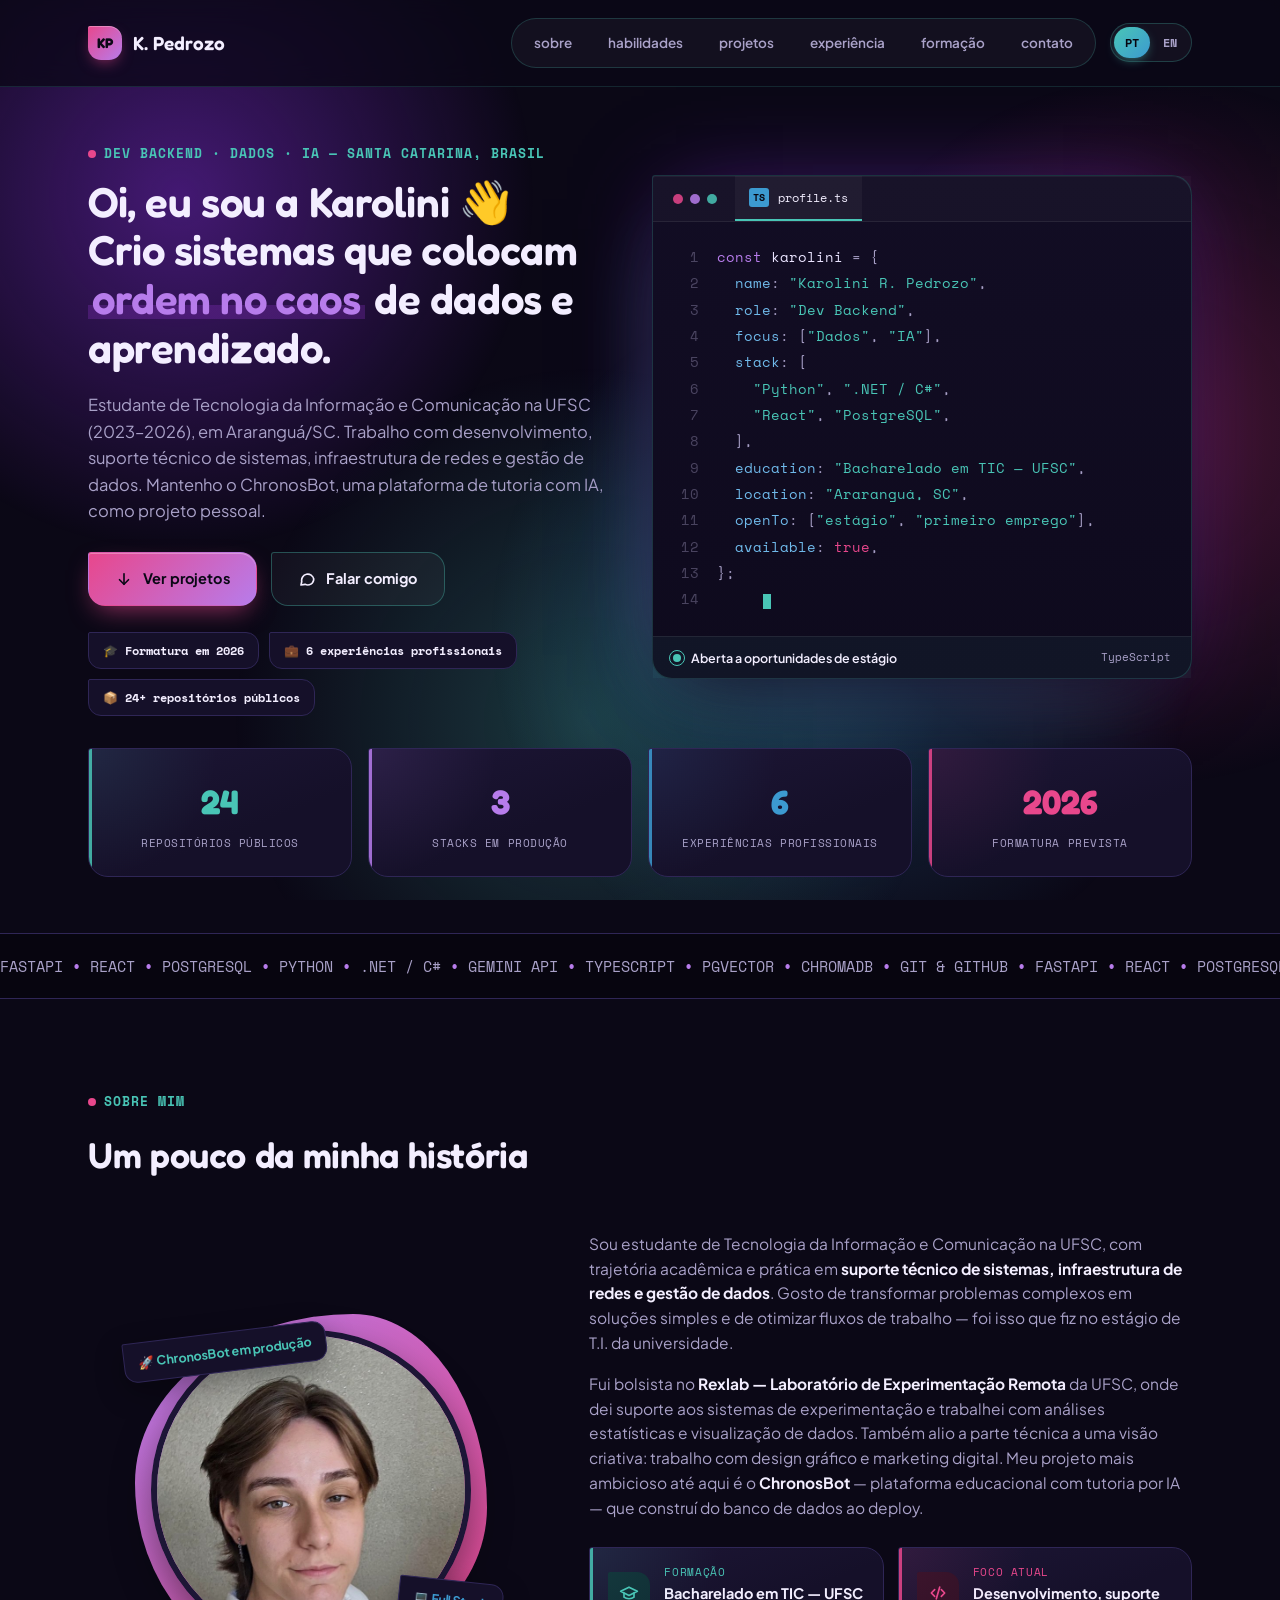
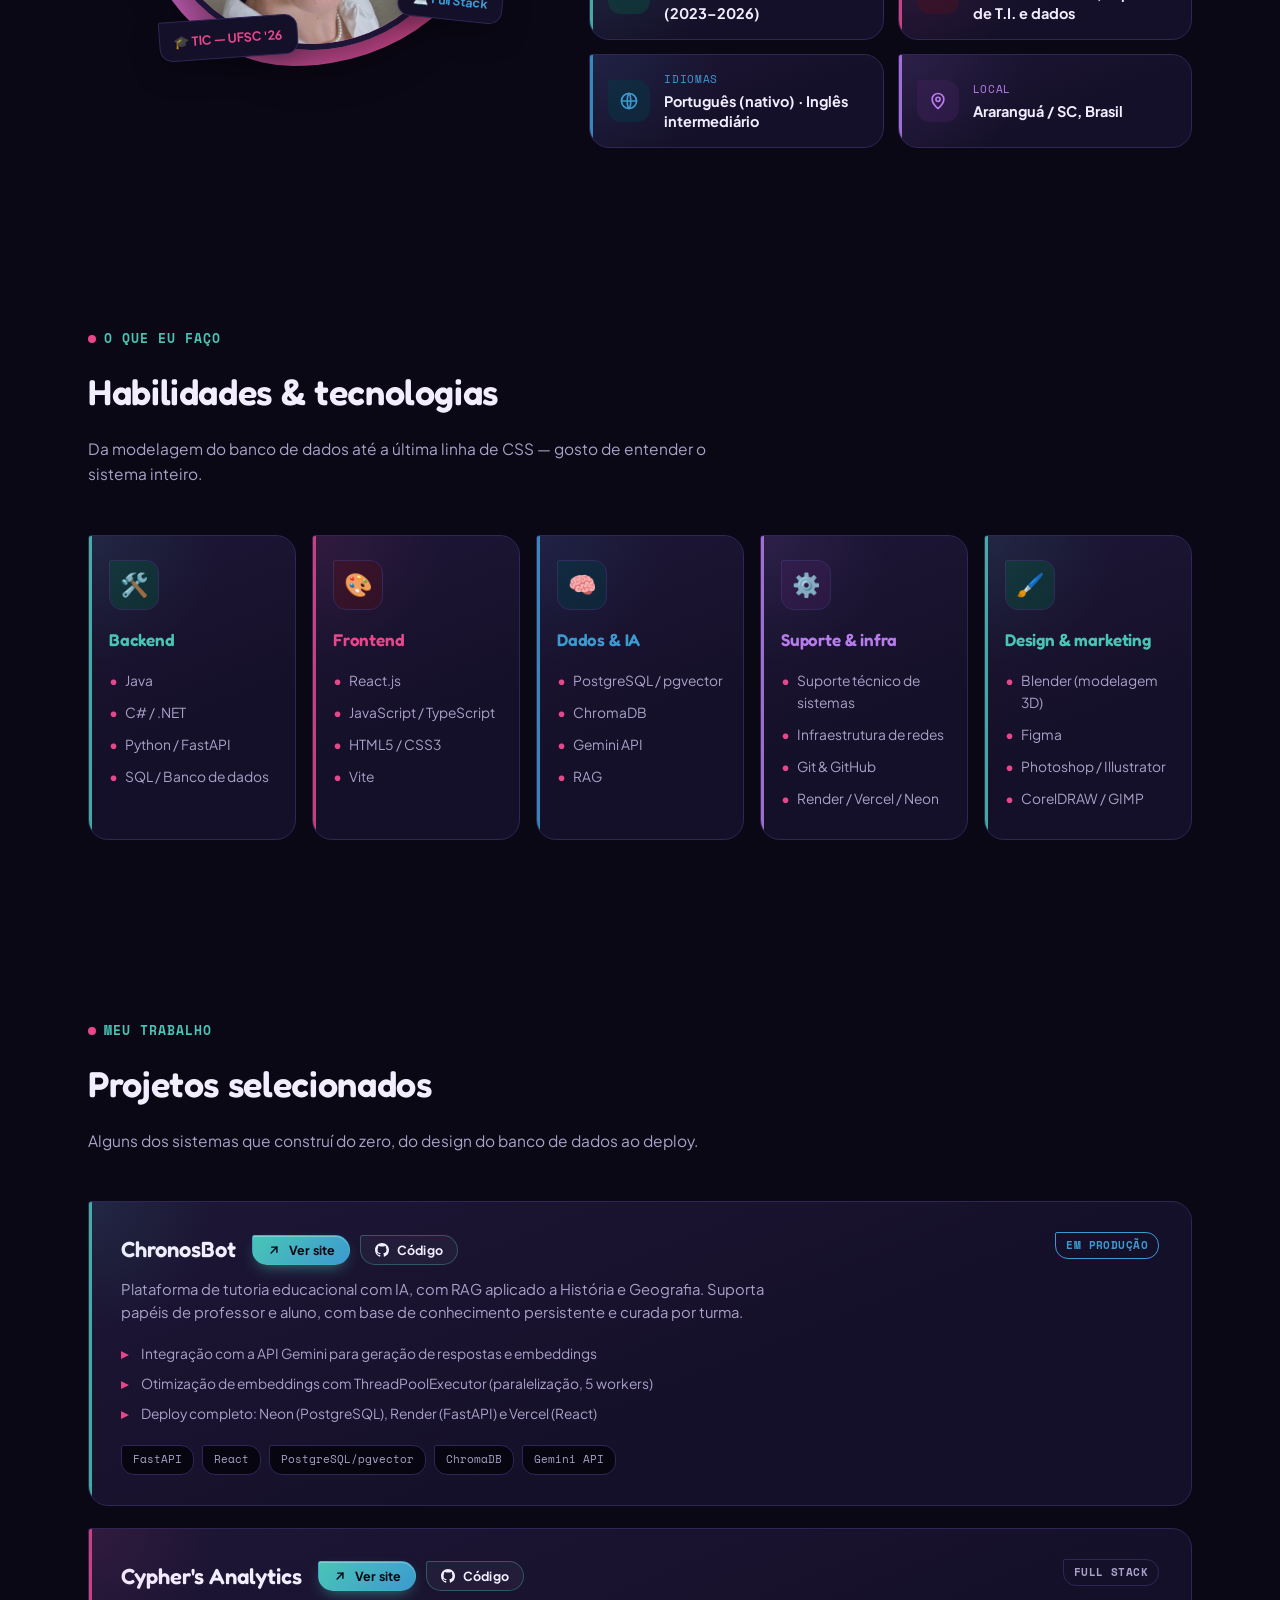
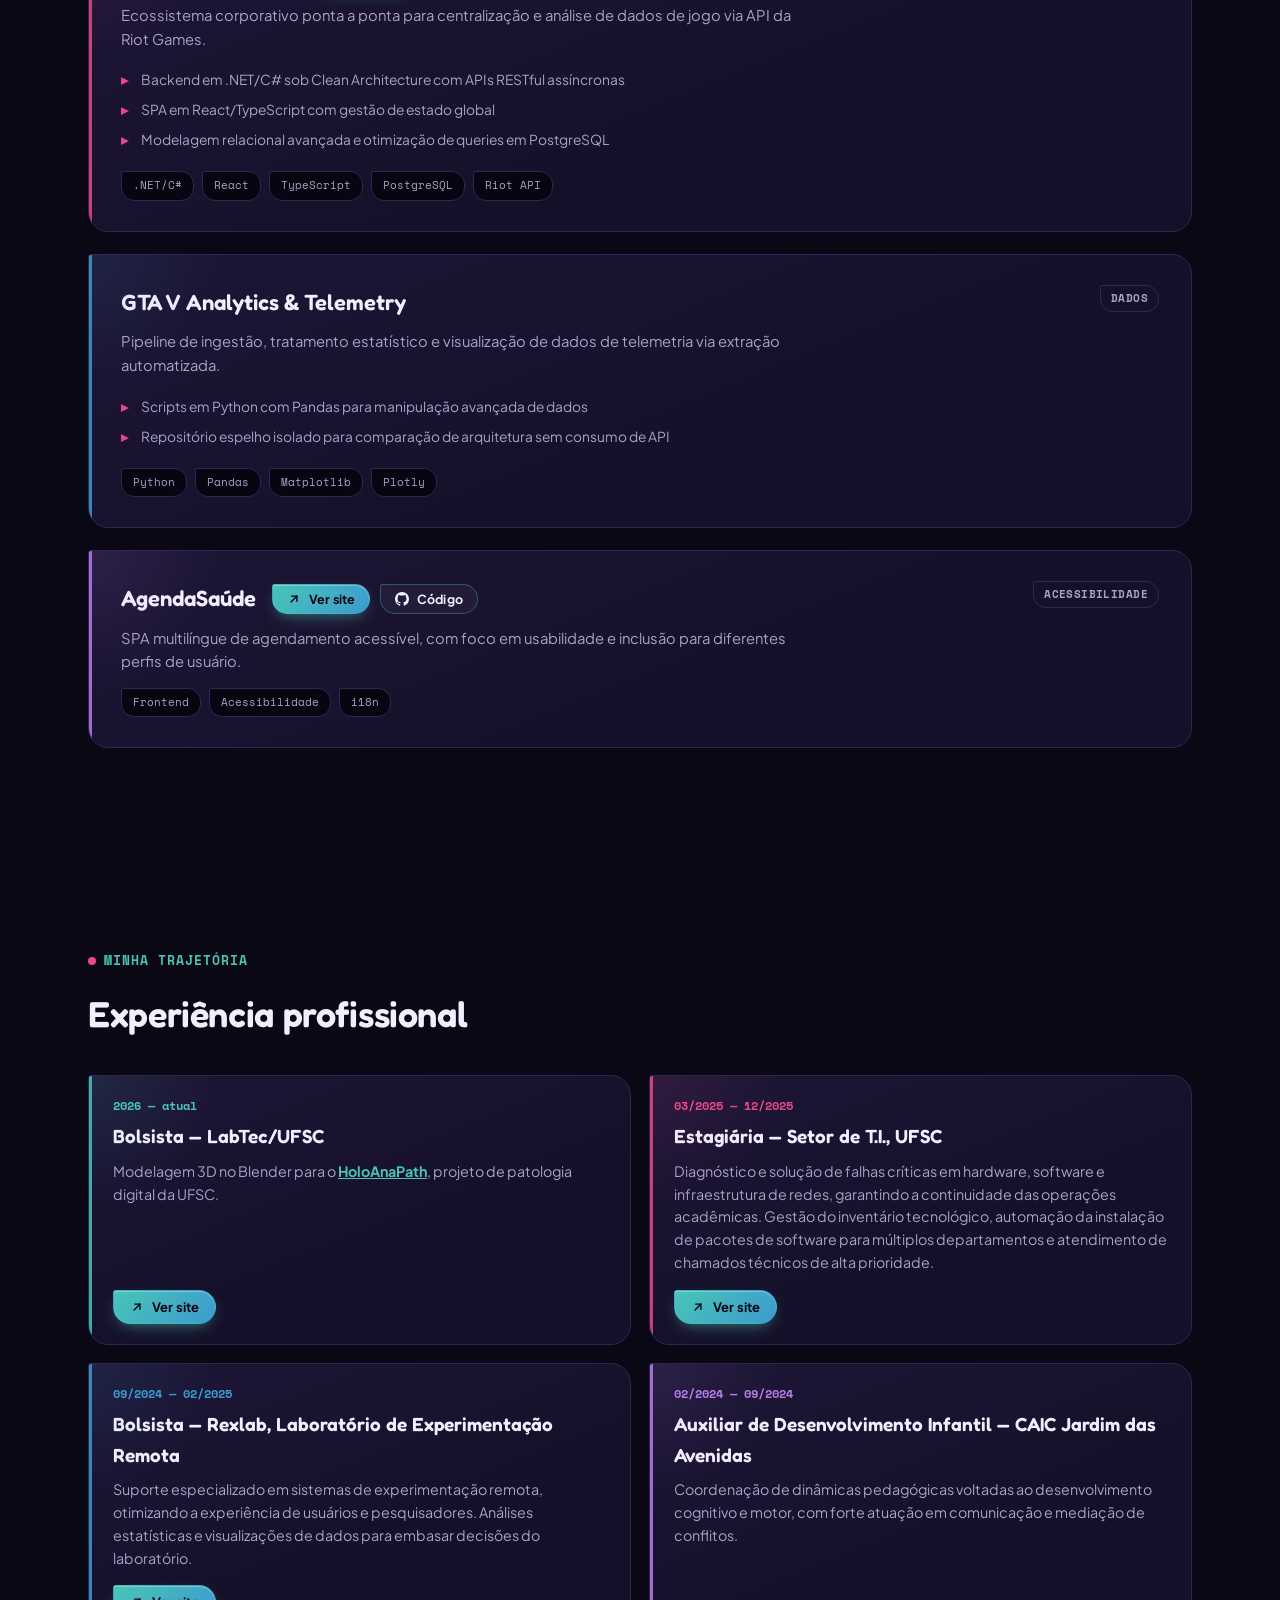
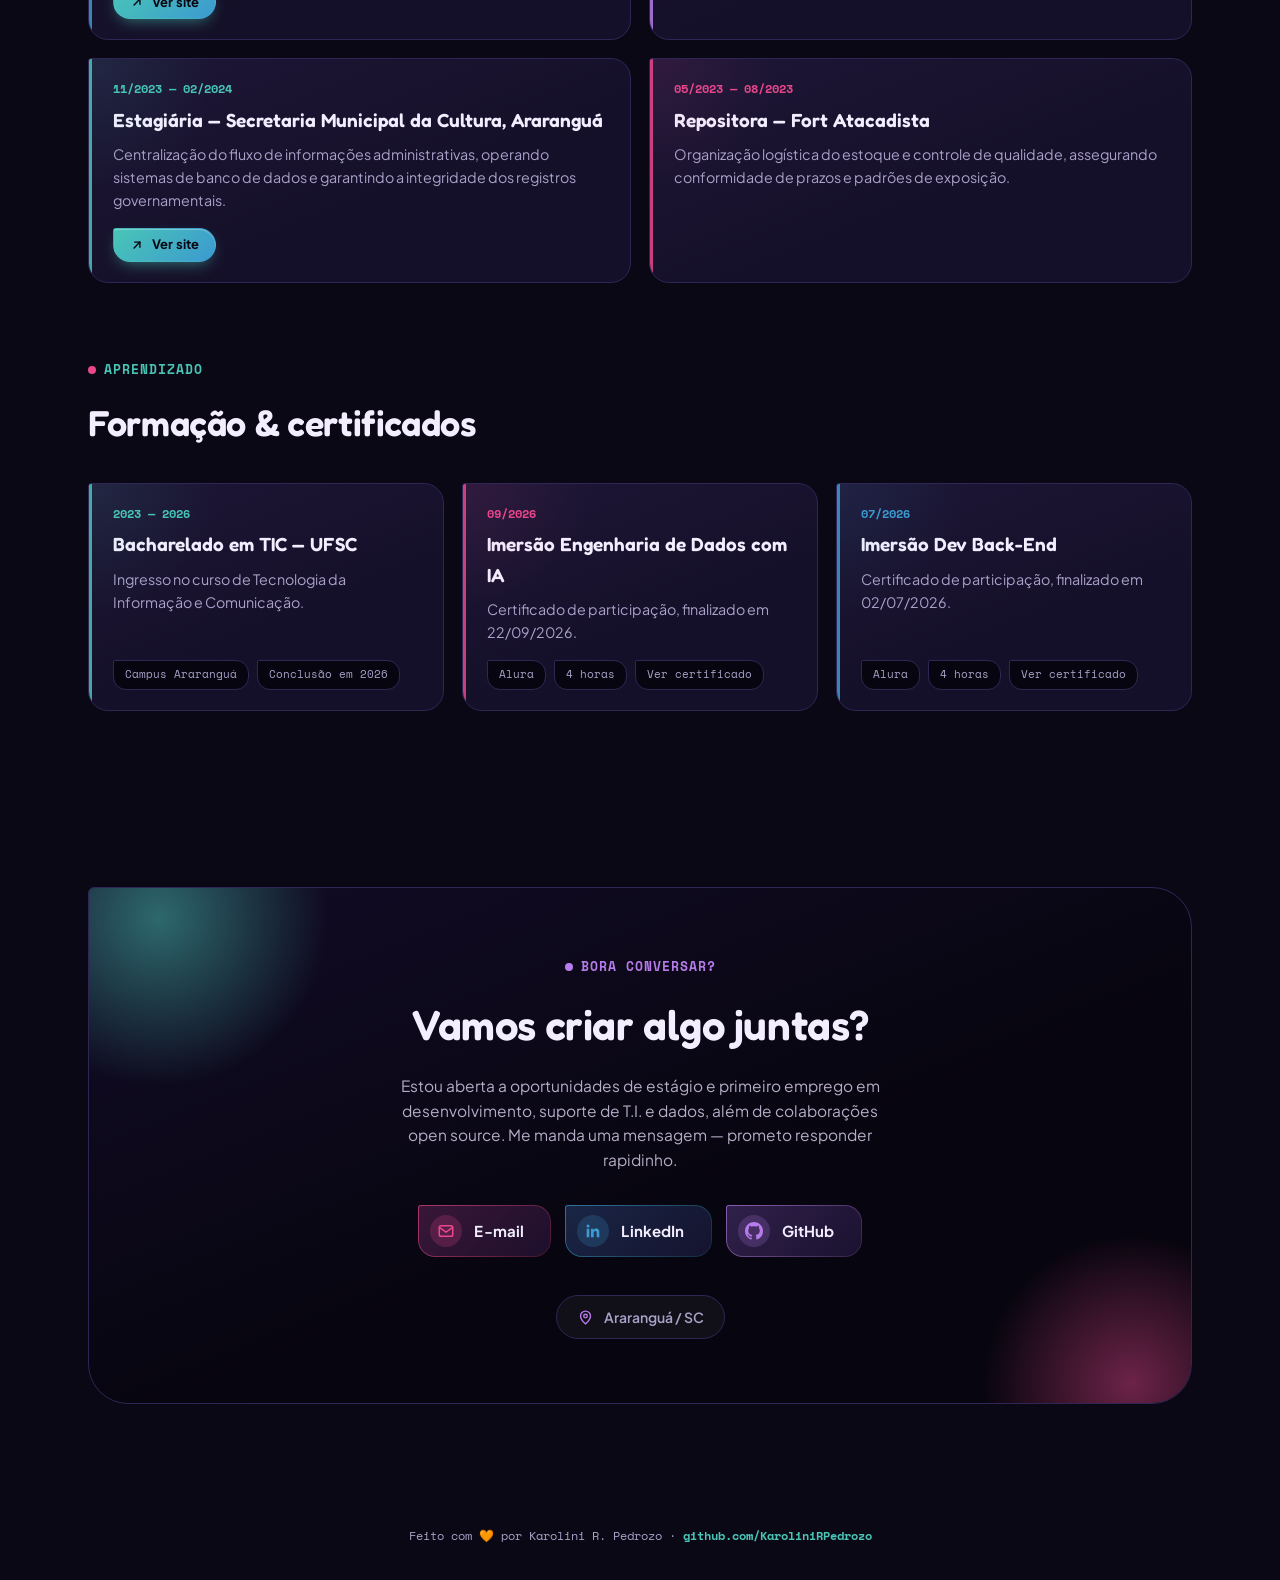
==== commit d81fd948: "Update index.html" ====
--- a/index.html
+++ b/index.html
@@ -166,50 +166,9 @@
   .chip-row{margin-top:26px; display:flex; flex-wrap:wrap; gap:10px;}
   .chip{font-family:var(--mono); font-size:12px; font-weight:700; background:var(--paper); border:1px solid var(--line); padding:8px 14px; border-radius:var(--r-chip); color:var(--ink);}
 
-  .room-card{
-    position:relative; background:linear-gradient(165deg, #1d1631 0%, #160f27 100%);
-    border:1px solid var(--line); border-radius:6px 40px 40px 40px; padding:14px; box-shadow:0 24px 60px rgba(0,0,0,.5);
-    overflow:hidden;
-  }
-  .room-card::after{
-    content:''; position:absolute; inset:0; pointer-events:none; border-radius:6px 40px 40px 40px;
-    box-shadow:inset 0 0 90px rgba(188,101,243,.16);
-  }
-  .room-stage{position:relative; width:100%; aspect-ratio:580/600;}
-  .room-stage svg{width:100%; height:100%; display:block;}
-
-  .steam{animation:steamrise 3.6s ease-in-out infinite;}
-  @keyframes steamrise{0%,100%{opacity:.25; transform:translateY(2px);}50%{opacity:.7; transform:translateY(-4px);}}
-
-  .hotspot{
-    position:absolute; width:34px; height:34px; transform:translate(-50%,-50%);
-    background:none; border:0; padding:0; z-index:3;
-  }
-  .hotspot .ring{
-    position:absolute; inset:0; border-radius:50%; border:2.5px solid var(--sun);
-    animation:pulse 2.6s ease-out infinite;
-  }
-  .hotspot .core{
-    position:absolute; top:50%; left:50%; width:16px; height:16px; margin:-8px 0 0 -8px;
-    border-radius:50%; background:var(--sun); border:3px solid rgba(30,22,52,.92);
-    box-shadow:0 0 0 3px rgba(171,62,239,.30), 0 0 16px rgba(171,62,239,.9);
-    transition:transform .2s ease;
-  }
-  @keyframes pulse{0%{transform:scale(.55); opacity:1;}70%{transform:scale(1.5); opacity:0;}100%{opacity:0;}}
-  .hotspot .tip{
-    position:absolute; left:50%; bottom:calc(100% + 8px); transform:translateX(-50%) translateY(4px);
-    background:var(--cream); color:var(--ink); font-family:var(--mono); font-size:11px; font-weight:700;
-    padding:6px 11px; border-radius:var(--r-chip); white-space:nowrap; opacity:0; pointer-events:none;
-    transition:opacity .2s ease, transform .2s ease; box-shadow:0 6px 16px rgba(0,0,0,.3);
-  }
-  .hotspot:hover .tip, .hotspot:focus-visible .tip{opacity:1; transform:translateX(-50%) translateY(0);}
-  .hotspot:hover .core{transform:scale(1.35);}
-
-  .room-hint{
-    position:absolute; left:22px; bottom:18px; z-index:4;
-    font-family:var(--mono); font-size:11.5px; color:#a69cb6; display:flex; align-items:center; gap:8px;
-  }
-  .room-hint b{color:var(--sun);}
+
+
+
 
   /* ---------- Stats ---------- */
   .stats{display:grid; grid-template-columns:repeat(4,1fr); gap:16px; padding:26px 0 56px;}
@@ -435,7 +394,6 @@
 
   @media (max-width:980px){
     .hero{grid-template-columns:1fr; gap:36px;}
-    .room-card{max-width:520px; margin:0 auto;}
     .stats{grid-template-columns:1fr 1fr;}
     .about-grid{grid-template-columns:1fr; gap:36px;}
     .portrait-zone{max-width:260px; justify-self:start;}
@@ -457,8 +415,6 @@
     .wrap{padding:0 20px;}
     .skills, .facts, .contact-grid{grid-template-columns:1fr;}
     .contact-block{padding:48px 24px;}
-    .hotspot{width:26px; height:26px;}
-    .room-hint{font-size:10.5px; left:16px;}
     nav{margin:0;}
   }
   @media (max-width:420px){
@@ -577,6 +533,91 @@
   a.contact-loc:hover, a.contact-loc:focus-visible{transform:translateY(-3px); color:var(--ink); border-color:var(--sun); background:var(--sun-soft); box-shadow:0 12px 26px -12px rgba(183,124,235,.7);}
   a.contact-loc svg{transition:transform .2s ease;}
   a.contact-loc:hover svg{transform:translateY(-2px) scale(1.1);}
+
+  /* ===== Cabeçalho ===== */
+  header{background:rgba(11,8,22,.78); backdrop-filter:blur(14px) saturate(1.25); -webkit-backdrop-filter:blur(14px) saturate(1.25);
+    border-bottom-color:rgba(73,197,182,.16); transition:background .3s ease, box-shadow .3s ease;}
+  header.scrolled{background:rgba(11,8,22,.9); box-shadow:0 12px 32px -20px rgba(0,0,0,.9);}
+  header .header-bar{transition:padding .3s ease;}
+  header.scrolled .header-bar{padding-top:10px; padding-bottom:10px;}
+  /* barra de progresso da página */
+  header::after{content:''; position:absolute; left:0; bottom:-1px; height:2px; width:100%; transform-origin:left; transform:scaleX(var(--p,0));
+    background:linear-gradient(90deg, var(--violet), var(--sun), var(--coral)); pointer-events:none;}
+
+  /* logo */
+  .logo{gap:11px;}
+  .logo-mark{width:34px; height:34px; display:grid; place-items:center; border-radius:var(--r-chip); flex-shrink:0;
+    background:linear-gradient(135deg, var(--coral) 0%, var(--sun) 100%); color:#0B0816;
+    font-family:var(--display); font-weight:700; font-size:14px; letter-spacing:-.02em;
+    box-shadow:0 6px 16px -6px rgba(232,71,140,.75), inset 0 1px 0 rgba(255,255,255,.3); transition:transform .25s ease, box-shadow .25s ease;}
+  .logo:hover .logo-mark{transform:rotate(-7deg) scale(1.07); box-shadow:0 10px 22px -6px rgba(232,71,140,.9), inset 0 1px 0 rgba(255,255,255,.35);}
+  .logo-name{transition:color .2s ease;}
+  .logo:hover .logo-name{color:var(--violet);}
+
+  /* menu com indicador deslizante (só no desktop) */
+  nav a{position:relative; z-index:1;}
+  .logo-name{white-space:nowrap;}
+  .nav-ind{display:none;}
+  @media (min-width:981px){
+    nav{position:relative; border-radius:999px; padding:5px; gap:2px;}
+    nav a{border-radius:999px; padding:8px 17px;}
+    nav a:hover{background:rgba(73,197,182,.1);}
+    nav a.active, nav a.active:hover{background:none; box-shadow:none; color:var(--violet);}
+    .nav-ind{display:block; position:absolute; z-index:0; top:5px; bottom:5px; left:0; width:0; border-radius:999px; opacity:0; pointer-events:none;
+      background:linear-gradient(135deg, rgba(73,197,182,.22), rgba(60,154,208,.16));
+      box-shadow:inset 0 0 0 1px rgba(73,197,182,.45), 0 6px 18px -8px rgba(73,197,182,.7);
+      transition:transform .4s cubic-bezier(.4,.1,.2,1), width .4s cubic-bezier(.4,.1,.2,1), opacity .25s ease;}
+    .lang-toggle{border-radius:999px;} .lang-toggle button{border-radius:999px;}
+  }
+
+  /* menu aberto no celular: fundo sólido para o texto da página não aparecer por trás */
+  @media (max-width:980px){
+    nav{background:#130e21; border-color:rgba(73,197,182,.28); box-shadow:0 24px 48px -16px rgba(0,0,0,.85);}
+    nav a{border-radius:12px;}
+  }
+
+  /* Pinguim em pixel art (GIF) no lugar da ilustração */
+
+
+  /* ===== Cartão de perfil em formato de código (início) ===== */
+  .code-card{position:relative; isolation:isolate; min-width:0; width:100%; max-width:540px; margin-left:auto; border-radius:var(--r-card);
+    background:linear-gradient(180deg, #120d24 0%, #0e0a1d 100%); border:1px solid rgba(73,197,182,.22);
+    box-shadow:0 30px 70px -24px rgba(0,0,0,.8), 0 0 90px -24px rgba(153,51,255,.5), -26px 40px 80px -36px rgba(73,197,182,.3), inset 0 1px 0 rgba(255,255,255,.05);}
+  .cc-top{display:flex; align-items:center; gap:18px; padding:0 20px; height:46px; border-bottom:1px solid rgba(255,255,255,.07);
+    background:rgba(255,255,255,.025); border-radius:var(--r-card) var(--r-card) 0 0;}
+  .cc-dots{display:flex; gap:7px;}
+  .cc-dots i{width:10px; height:10px; border-radius:50%; display:block; opacity:.85;}
+  .cc-dots i:nth-child(1){background:var(--coral);} .cc-dots i:nth-child(2){background:var(--sun);} .cc-dots i:nth-child(3){background:var(--violet);}
+  .cc-tab{height:100%; display:flex; align-items:center; gap:9px; padding:0 14px; font-family:var(--mono); font-size:12px; color:var(--ink);
+    background:rgba(255,255,255,.04); border-bottom:2px solid var(--violet);}
+  .cc-tab b{font-size:9.5px; font-weight:700; color:#07050F; background:var(--mint); padding:2px 4px; border-radius:3px; letter-spacing:.02em;}
+  .cc-code{margin:0; padding:22px 22px 24px 0; font-family:var(--mono); font-size:13.5px; line-height:1.95; color:var(--ink); counter-reset:line; overflow-x:auto; white-space:pre;}
+  .cc-code code{font-family:inherit; display:block;}
+  .cc-code .l{display:block; counter-increment:line; animation:lineIn .5s ease backwards; animation-delay:calc(var(--i) * 70ms + 250ms);}
+  .cc-code .l::before{content:counter(line); display:inline-block; width:46px; padding-right:18px; text-align:right; color:rgba(169,161,200,.38); user-select:none;}
+  .cc-code .k{color:var(--sun);}
+  .cc-code .v{color:#EAE4FF;}
+  .cc-code .y{color:#6FB9EA;}
+  .cc-code .s{color:var(--violet);}
+  .cc-code .b{color:var(--coral);}
+  .cc-code .p{color:var(--ink-soft);}
+  .caret{display:inline-block; width:8px; height:1.15em; margin-left:46px; vertical-align:text-bottom; background:var(--violet); animation:caretBlink 1.1s steps(1) infinite;}
+  @keyframes caretBlink{50%{opacity:0;}}
+  @keyframes lineIn{from{opacity:0; transform:translateX(-8px);}}
+  .cc-foot{display:flex; align-items:center; justify-content:space-between; gap:12px; padding:0 20px; height:42px; border-top:1px solid rgba(255,255,255,.07);
+    background:rgba(73,197,182,.06); border-radius:0 0 var(--r-card) var(--r-card); font-size:12.5px;}
+  .cc-status{display:inline-flex; align-items:center; gap:10px; font-weight:600; color:var(--ink);}
+  .cc-status .pulse{position:relative; width:8px; height:8px; border-radius:50%; background:var(--violet); flex-shrink:0;}
+  .cc-status .pulse::after{content:''; position:absolute; inset:-4px; border-radius:50%; border:1.5px solid var(--violet); animation:statusPulse 2s ease-out infinite;}
+  @keyframes statusPulse{0%{transform:scale(.6); opacity:.9;} 100%{transform:scale(1.8); opacity:0;}}
+  .cc-meta{font-family:var(--mono); font-size:11px; color:var(--ink-soft);}
+  @media (max-width:980px){ .code-card{margin:0 auto;} }
+  @media (max-width:480px){
+    .cc-code{font-size:11.5px; line-height:1.9;}
+    .cc-code .l::before{width:34px; padding-right:12px;} .caret{margin-left:34px;}
+    .cc-top{gap:12px; padding:0 14px;} .cc-foot{padding:0 14px; font-size:11.5px;}
+  }
+  @media (max-width:400px){ .cc-code{font-size:10.5px;} .cc-code .l::before{width:28px; padding-right:10px;} .caret{margin-left:28px;} }
 </style>
 </head>
 <script>document.documentElement.className+=" js";</script>
@@ -585,9 +626,10 @@
 
 <header>
   <div class="wrap header-bar">
-    <a class="logo" href="#top"><span class="dot"></span>K. Pedrozo</a>
+    <a class="logo" href="#top" aria-label="Karolini R. Pedrozo — início"><span class="logo-mark">KP</span><span class="logo-name">K. Pedrozo</span></a>
     <div class="header-right">
       <nav id="mainNav">
+        <span class="nav-ind" aria-hidden="true"></span>
         <a href="#sobre" data-i18n="nav.about">sobre</a>
         <a href="#habilidades" data-i18n="nav.skills">habilidades</a>
         <a href="#projetos" data-i18n="nav.projects">projetos</a>
@@ -624,36 +666,16 @@
       </div>
     </div>
 
-    <div class="room-card">
-      <div class="room-stage">
-        <svg id="isoScene" preserveAspectRatio="xMidYMid meet" viewBox="0 0 580 600" xmlns="http://www.w3.org/2000/svg"><defs>
-<linearGradient id="nightsky" x1="0" y1="0" x2="0" y2="1">
-  <stop offset="0%" stop-color="#211540"/><stop offset="100%" stop-color="#2b2342"/>
-</linearGradient>
-<radialGradient id="screenglow" cx="50%" cy="50%" r="60%">
-  <stop offset="0%" stop-color="#6fd2c9" stop-opacity=".40"/><stop offset="100%" stop-color="#6fd2c9" stop-opacity="0"/>
-</radialGradient>
-<radialGradient id="lampglow" cx="50%" cy="50%" r="50%">
-  <stop offset="0%" stop-color="#bc65f3" stop-opacity=".90"/><stop offset="100%" stop-color="#bc65f3" stop-opacity="0"/>
-</radialGradient>
-</defs><g transform="translate(290,242)"><polygon points="-259.8,165.0 0.0,315.0 0.0,300.0 -259.8,150.0" fill="#432158"/><polygon points="259.8,165.0 0.0,315.0 0.0,300.0 259.8,150.0" fill="#51286b"/><polygon points="0.0,0.0 259.8,150.0 0.0,300.0 -259.8,150.0" fill="#60307e"/><line x1="26.0" y1="15.0" x2="-233.8" y2="165.0" stroke="#000000" opacity=".12" stroke-width="1.5"/><line x1="52.0" y1="30.0" x2="-207.8" y2="180.0" stroke="#000000" opacity=".12" stroke-width="1.5"/><line x1="77.9" y1="45.0" x2="-181.9" y2="195.0" stroke="#000000" opacity=".12" stroke-width="1.5"/><line x1="103.9" y1="60.0" x2="-155.9" y2="210.0" stroke="#000000" opacity=".12" stroke-width="1.5"/><line x1="129.9" y1="75.0" x2="-129.9" y2="225.0" stroke="#000000" opacity=".12" stroke-width="1.5"/><line x1="155.9" y1="90.0" x2="-103.9" y2="240.0" stroke="#000000" opacity=".12" stroke-width="1.5"/><line x1="181.9" y1="105.0" x2="-77.9" y2="255.0" stroke="#000000" opacity=".12" stroke-width="1.5"/><line x1="207.8" y1="120.0" x2="-52.0" y2="270.0" stroke="#000000" opacity=".12" stroke-width="1.5"/><line x1="233.8" y1="135.0" x2="-26.0" y2="285.0" stroke="#000000" opacity=".12" stroke-width="1.5"/><polygon points="-36.4,80.7 103.9,161.7 -20.8,233.7 -161.1,152.7" fill="#b53c6e"/><polygon points="-36.4,95.4 77.9,161.4 -20.8,218.4 -135.1,152.4" fill="#c94b7f"/><polygon points="-270.2,144.0 -259.8,150.0 -259.8,-78.0 -270.2,-84.0" fill="#201931"/><polygon points="0.0,0.0 -259.8,150.0 -259.8,-78.0 0.0,-228.0" fill="#271f3b"/><polygon points="-10.4,-234.0 0.0,-228.0 -259.8,-78.0 -270.2,-84.0" fill="#2e2546"/><polygon points="0.0,0.0 259.8,150.0 259.8,-78.0 0.0,-228.0" fill="#251e38"/><polygon points="270.2,144.0 259.8,150.0 259.8,-78.0 270.2,-84.0" fill="#2d2544"/><polygon points="10.4,-234.0 270.2,-84.0 259.8,-78.0 0.0,-228.0" fill="#362c50"/><polygon points="140.3,-27.0 223.4,21.0 223.4,-69.0 140.3,-117.0" fill="#1f153b"/><polygon points="140.3,-27.0 223.4,21.0 223.4,-69.0 140.3,-117.0" fill="url(#nightsky)"/><circle cx="197.5" cy="-63.0" r="13" fill="#ddd1f2" opacity=".9"/><circle cx="153.3" cy="-97.5" r="1.6" fill="#eae2f7" opacity=".85"/><circle cx="171.5" cy="-39.0" r="1.2" fill="#eae2f7" opacity=".85"/><circle cx="213.0" cy="-33.0" r="1.4" fill="#eae2f7" opacity=".85"/><circle cx="158.5" cy="-58.5" r="1.0" fill="#eae2f7" opacity=".85"/><circle cx="205.2" cy="-70.5" r="1.1" fill="#eae2f7" opacity=".85"/><polygon points="140.3,-27.0 223.4,21.0 223.4,-69.0 140.3,-117.0" fill="none" stroke="#493964" stroke-width="5"/><polygon points="181.3,-3.3 182.4,-2.7 182.4,-92.7 181.3,-93.3" fill="#493964"/><polygon points="140.3,-70.5 223.4,-22.5 223.4,-24.6 140.3,-72.6" fill="#493964"/><polygon points="126.0,-14.2 214.3,36.7 214.3,29.2 126.0,-21.8" fill="#312a43"/><polygon points="226.0,30.0 214.3,36.7 214.3,29.2 226.0,22.5" fill="#3b3351"/><polygon points="137.7,-28.5 226.0,22.5 214.3,29.2 126.0,-21.8" fill="#493964"/><polygon points="-119.5,-57.0 -192.3,-15.0 -192.3,-87.0 -119.5,-129.0" fill="#eae3f7"/><polygon points="-126.0,-89.2 -185.8,-54.8 -185.8,-83.2 -126.0,-117.8" fill="#d63c7c"/><polygon points="-126.0,-63.8 -185.8,-29.2 -185.8,-48.8 -126.0,-83.2" fill="#2e7d78"/><circle cx="-144.2" cy="-92.2" r="16" fill="#ab3eef"/><circle cx="-167.6" cy="-54.8" r="9" fill="#4391c0"/><polygon points="-119.5,-57.0 -192.3,-15.0 -192.3,-87.0 -119.5,-129.0" fill="none" stroke="#1b152c" stroke-width="4"/><polygon points="-114.3,-69.0 -94.8,-57.8 -94.8,-64.3 -114.3,-75.6" fill="#5d2c7b"/><polygon points="-16.9,-102.8 -94.8,-57.8 -94.8,-64.3 -16.9,-109.3" fill="#703595"/><polygon points="-36.4,-120.6 -16.9,-109.3 -94.8,-64.3 -114.3,-75.6" fill="#853fb0"/><polygon points="-55.3,-106.0 -44.4,-99.8 -44.4,-126.8 -55.3,-133.0" fill="#952a57"/><polygon points="-30.1,-108.0 -44.4,-99.8 -44.4,-126.8 -30.1,-135.0" fill="#b53369"/><polygon points="-41.0,-141.3 -30.1,-135.0 -44.4,-126.8 -55.3,-133.0" fill="#d63c7c"/><polygon points="-70.9,-97.0 -60.0,-90.8 -60.0,-123.8 -70.9,-130.1" fill="#7829a9"/><polygon points="-47.0,-98.2 -60.0,-90.8 -60.0,-123.8 -47.0,-131.3" fill="#9232cd"/><polygon points="-57.9,-137.6 -47.0,-131.3 -60.0,-123.8 -70.9,-130.1" fill="#ab3eef"/><polygon points="-87.8,-87.3 -76.9,-81.0 -76.9,-105.0 -87.8,-111.3" fill="#2d6588"/><polygon points="-62.6,-89.2 -76.9,-81.0 -76.9,-105.0 -62.6,-113.2" fill="#377ba5"/><polygon points="-73.5,-119.5 -62.6,-113.2 -76.9,-105.0 -87.8,-111.3" fill="#4391c0"/><polygon points="-102.1,-79.0 -91.2,-72.8 -91.2,-102.8 -102.1,-109.0" fill="#2e1f58"/><polygon points="-78.2,-80.2 -91.2,-72.8 -91.2,-102.8 -78.2,-110.2" fill="#38256c"/><polygon points="-89.1,-116.5 -78.2,-110.2 -91.2,-102.8 -102.1,-109.0" fill="#2e7d78"/><polygon points="-116.9,-69.6 -105.2,-62.8 -105.2,-74.8 -116.9,-81.6" fill="#6b368c"/><polygon points="-92.2,-70.3 -105.2,-62.8 -105.2,-74.8 -92.2,-82.3" fill="#8242aa"/><polygon points="-103.9,-89.1 -92.2,-82.3 -105.2,-74.8 -116.9,-81.6" fill="#9a4ec9"/><circle cx="-104.4" cy="-88.8" r="15" fill="#3e8ab9"/><circle cx="-104.4" cy="-94.8" r="11" fill="#33886f"/><circle cx="67.5" cy="-138.0" r="34" fill="#eae3f7" stroke="#1b152c" stroke-width="4"/><circle cx="67.5" cy="-138.0" r="27" fill="none" stroke="#c5a5d8" stroke-width="1.5"/><line x1="67.5" y1="-163.5" x2="67.5" y2="-158.6" stroke="#736885" stroke-width="2"/><line x1="80.5" y1="-160.1" x2="78.0" y2="-155.8" stroke="#736885" stroke-width="2"/><line x1="90.1" y1="-150.7" x2="85.7" y2="-148.3" stroke="#736885" stroke-width="2"/><line x1="93.5" y1="-138.0" x2="88.5" y2="-138.0" stroke="#736885" stroke-width="2"/><line x1="90.1" y1="-125.3" x2="85.7" y2="-127.7" stroke="#736885" stroke-width="2"/><line x1="80.5" y1="-115.9" x2="78.0" y2="-120.2" stroke="#736885" stroke-width="2"/><line x1="67.5" y1="-112.5" x2="67.5" y2="-117.4" stroke="#736885" stroke-width="2"/><line x1="54.5" y1="-115.9" x2="57.0" y2="-120.2" stroke="#736885" stroke-width="2"/><line x1="45.0" y1="-125.3" x2="49.4" y2="-127.7" stroke="#736885" stroke-width="2"/><line x1="41.5" y1="-138.0" x2="46.5" y2="-138.0" stroke="#736885" stroke-width="2"/><line x1="45.0" y1="-150.7" x2="49.4" y2="-148.3" stroke="#736885" stroke-width="2"/><line x1="54.5" y1="-160.1" x2="57.0" y2="-155.8" stroke="#736885" stroke-width="2"/><g><line x1="67.5" y1="-138.0" x2="67.5" y2="-159.0" stroke="#1b152c" stroke-width="3" stroke-linecap="round"/><animateTransform attributeName="transform" type="rotate" from="0 67.5 -138.0" to="360 67.5 -138.0" dur="24s" repeatCount="indefinite"/></g><g><line x1="67.5" y1="-138.0" x2="67.5" y2="-151.0" stroke="#d63c7c" stroke-width="3.5" stroke-linecap="round"/><animateTransform attributeName="transform" type="rotate" from="0 67.5 -138.0" to="360 67.5 -138.0" dur="288s" repeatCount="indefinite"/></g><circle cx="67.5" cy="-138.0" r="3" fill="#1b152c"/><polygon points="9.9,31.8 15.6,35.1 15.6,-35.4 9.9,-38.7" fill="#6a348c"/><polygon points="21.3,31.8 15.6,35.1 15.6,-35.4 21.3,-38.7" fill="#813faa"/><polygon points="15.6,-42.0 21.3,-38.7 15.6,-35.4 9.9,-38.7" fill="#994bc9"/><polygon points="141.9,108.0 147.6,111.3 147.6,40.8 141.9,37.5" fill="#6a348c"/><polygon points="153.3,108.0 147.6,111.3 147.6,40.8 153.3,37.5" fill="#813faa"/><polygon points="147.6,34.2 153.3,37.5 147.6,40.8 141.9,37.5" fill="#994bc9"/><polygon points="-39.0,60.0 -33.3,63.3 -33.3,-7.2 -39.0,-10.5" fill="#6a348c"/><polygon points="-27.5,60.0 -33.3,63.3 -33.3,-7.2 -27.5,-10.5" fill="#813faa"/><polygon points="-33.3,-13.8 -27.5,-10.5 -33.3,-7.2 -39.0,-10.5" fill="#994bc9"/><polygon points="93.0,136.2 98.7,139.5 98.7,69.0 93.0,65.7" fill="#6a348c"/><polygon points="104.4,136.2 98.7,139.5 98.7,69.0 104.4,65.7" fill="#813faa"/><polygon points="98.7,62.4 104.4,65.7 98.7,69.0 93.0,65.7" fill="#994bc9"/><polygon points="-46.8,-10.5 98.7,73.5 98.7,66.9 -46.8,-17.1" fill="#764097"/><polygon points="161.1,37.5 98.7,73.5 98.7,66.9 161.1,30.9" fill="#8f4eb8"/><polygon points="15.6,-53.1 161.1,30.9 98.7,66.9 -46.8,-17.1" fill="#b570e0"/><polygon points="5.2,-36.6 18.2,-29.1 18.2,-31.8 5.2,-39.3" fill="#181425"/><polygon points="31.2,-36.6 18.2,-29.1 18.2,-31.8 31.2,-39.3" fill="#1d172e"/><polygon points="18.2,-46.8 31.2,-39.3 18.2,-31.8 5.2,-39.3" fill="#231c37"/><line x1="18.2" y1="-39.0" x2="18.2" y2="-73.5" stroke="#231c37" stroke-width="5" stroke-linecap="round"/><ellipse cx="24.7" cy="-71.2" rx="26" ry="16" fill="#d63c7c"/><ellipse cx="24.7" cy="-62.2" rx="24" ry="9" fill="#dcaff8"/><polygon points="35.1,0.1 57.2,12.9 57.2,9.9 35.1,-2.9" fill="#130f1e"/><polygon points="75.3,2.4 57.2,12.9 57.2,9.9 75.3,-0.6" fill="#171224"/><polygon points="53.3,-13.4 75.3,-0.6 57.2,9.9 35.1,-2.9" fill="#1b152c"/><line x1="55.1" y1="-1.2" x2="55.1" y2="-22.2" stroke="#1b152c" stroke-width="9"/><polygon points="21.0,-39.1 93.5,2.7 93.5,-70.5 21.0,-112.3" fill="#1b152c"/><polygon points="24.2,-40.9 90.4,-2.7 90.4,-68.7 24.2,-106.9" fill="#120c23"/><polygon points="33.8,-89.7 52.4,-78.9 52.4,-82.2 33.8,-93.0" fill="#4391c0" opacity=".85"/><polygon points="29.9,-84.2 69.8,-61.1 69.8,-64.4 29.9,-87.5" fill="#7fd4cc" opacity=".85"/><polygon points="29.9,-76.3 59.2,-59.4 59.2,-62.7 29.9,-79.7" fill="#ab3eef" opacity=".85"/><polygon points="29.9,-68.6 77.8,-40.9 77.8,-44.2 29.9,-71.9" fill="#7fd4cc" opacity=".85"/><polygon points="33.8,-58.5 57.7,-44.7 57.7,-48.0 33.8,-61.8" fill="#d63c7c" opacity=".85"/><polygon points="29.9,-53.0 67.2,-31.4 67.2,-34.7 29.9,-56.3" fill="#4391c0" opacity=".85"/><polygon points="33.8,-42.9 49.8,-33.7 49.8,-37.0 33.8,-46.2" fill="#ddc4ed" opacity=".85"/><polygon points="29.9,-37.4 61.8,-18.9 61.8,-22.2 29.9,-40.7" fill="#ab3eef" opacity=".85"/><polygon points="24.2,-40.9 90.4,-2.7 90.4,-68.7 24.2,-106.9" fill="url(#screenglow)" opacity=".35"/><polygon points="6.0,6.5 57.9,36.5 57.9,33.8 6.0,3.8" fill="#9d95ab"/><polygon points="76.6,25.7 57.9,36.5 57.9,33.8 76.6,23.0" fill="#c8aada"/><polygon points="24.7,-7.1 76.6,23.0 57.9,33.8 6.0,3.8" fill="#f3effa"/><polygon points="24.7,-4.3 28.6,-2.1 24.7,0.2 20.8,-2.1" fill="#ceb3de"/><polygon points="29.9,-1.3 33.8,0.9 29.9,3.2 26.0,0.9" fill="#ceb3de"/><polygon points="35.1,1.6 39.0,3.9 35.1,6.2 31.2,3.9" fill="#ceb3de"/><polygon points="40.3,4.7 44.2,6.9 40.3,9.1 36.4,6.9" fill="#ceb3de"/><polygon points="45.5,7.7 49.4,9.9 45.5,12.1 41.6,9.9" fill="#ceb3de"/><polygon points="50.7,10.7 54.6,12.9 50.7,15.2 46.8,12.9" fill="#ceb3de"/><polygon points="55.9,13.7 59.8,15.9 55.9,18.2 52.0,15.9" fill="#ceb3de"/><polygon points="61.1,16.7 65.0,18.9 61.1,21.2 57.2,18.9" fill="#ceb3de"/><polygon points="66.3,19.6 70.1,21.9 66.3,24.1 62.4,21.9" fill="#ceb3de"/><polygon points="19.5,-1.3 23.4,0.9 19.5,3.2 15.6,0.9" fill="#ceb3de"/><polygon points="24.7,1.7 28.6,3.9 24.7,6.2 20.8,3.9" fill="#ceb3de"/><polygon points="29.9,4.7 33.8,6.9 29.9,9.1 26.0,6.9" fill="#ceb3de"/><polygon points="35.1,7.7 39.0,9.9 35.1,12.2 31.2,9.9" fill="#ceb3de"/><polygon points="40.3,10.7 44.2,12.9 40.3,15.2 36.4,12.9" fill="#ceb3de"/><polygon points="45.5,13.7 49.4,15.9 45.5,18.2 41.6,15.9" fill="#ceb3de"/><polygon points="50.7,16.7 54.6,18.9 50.7,21.2 46.8,18.9" fill="#ceb3de"/><polygon points="55.9,19.7 59.8,21.9 55.9,24.2 52.0,21.9" fill="#ceb3de"/><polygon points="61.1,22.7 65.0,24.9 61.1,27.2 57.2,24.9" fill="#ceb3de"/><polygon points="14.3,1.6 18.2,3.9 14.3,6.2 10.4,3.9" fill="#ceb3de"/><polygon points="19.5,4.7 23.4,6.9 19.5,9.1 15.6,6.9" fill="#ceb3de"/><polygon points="24.7,7.7 28.6,9.9 24.7,12.1 20.8,9.9" fill="#ceb3de"/><polygon points="29.9,10.7 33.8,12.9 29.9,15.2 26.0,12.9" fill="#ceb3de"/><polygon points="35.1,13.7 39.0,15.9 35.1,18.1 31.2,15.9" fill="#ceb3de"/><polygon points="40.3,16.6 44.2,18.9 40.3,21.2 36.4,18.9" fill="#ceb3de"/><polygon points="45.5,19.7 49.4,21.9 45.5,24.2 41.6,21.9" fill="#ceb3de"/><polygon points="50.7,22.7 54.6,24.9 50.7,27.2 46.8,24.9" fill="#ceb3de"/><polygon points="55.9,25.6 59.8,27.9 55.9,30.2 52.0,27.9" fill="#ceb3de"/><polygon points="66.3,39.1 74.6,44.0 74.6,40.7 66.3,35.8" fill="#9d95ab"/><polygon points="87.6,36.5 74.6,44.0 74.6,40.7 87.6,33.2" fill="#c8aada"/><polygon points="79.2,28.3 87.6,33.2 74.6,40.7 66.3,35.8" fill="#f3effa"/><ellipse cx="101.3" cy="15.9" rx="15" ry="8" fill="#952a57"/><rect x="86.3" y="-8.1" width="30" height="24" fill="#d63c7c"/><ellipse cx="101.3" cy="-8.1" rx="15" ry="8" fill="#ff7cb3"/><ellipse cx="101.3" cy="-8.1" rx="10" ry="5" fill="#552f6d"/><path d="M115.3,-3.1 q13,3 0,13" fill="none" stroke="#d63c7c" stroke-width="5"/><g class="steam" opacity=".55"><path d="M96.3,-14.1 q-6,-10 2,-18 q6,-8 0,-15" fill="none" stroke="#ede6f8" stroke-width="2.5" stroke-linecap="round"/><path d="M107.3,-14.1 q6,-9 -1,-16 q-5,-7 1,-13" fill="none" stroke="#ede6f8" stroke-width="2.5" stroke-linecap="round"/></g><polygon points="105.2,37.6 137.7,56.4 137.7,51.6 105.2,32.8" fill="#2e1f58"/><polygon points="162.4,42.1 137.7,56.4 137.7,51.6 162.4,37.3" fill="#38256c"/><polygon points="129.9,18.6 162.4,37.3 137.7,51.6 105.2,32.8" fill="#2e7d78"/><polygon points="105.2,34.9 137.7,53.7 137.7,49.2 105.2,30.5" fill="#2d6588"/><polygon points="162.4,39.4 137.7,53.7 137.7,49.2 162.4,35.0" fill="#377ba5"/><polygon points="129.9,16.2 162.4,35.0 137.7,49.2 105.2,30.5" fill="#4391c0"/><polygon points="105.7,27.2 138.2,45.9 138.2,41.1 105.7,22.4" fill="#7829a9"/><polygon points="162.9,31.7 138.2,45.9 138.2,41.1 162.9,26.8" fill="#9232cd"/><polygon points="130.4,8.1 162.9,26.8 138.2,41.1 105.7,22.4" fill="#ab3eef"/><ellipse cx="0.0" cy="124.8" rx="30" ry="16" fill="#000000" opacity=".16"/><ellipse cx="0.0" cy="123.9" rx="24" ry="13" fill="#281f41"/><polygon points="-5.2,123.9 0.0,126.9 0.0,89.4 -5.2,86.4" fill="#211a32"/><polygon points="5.2,123.9 0.0,126.9 0.0,89.4 5.2,86.4" fill="#28203d"/><polygon points="0.0,83.4 5.2,86.4 0.0,89.4 -5.2,86.4" fill="#2f2648"/><polygon points="-35.1,86.2 0.0,106.5 0.0,98.1 -35.1,77.8" fill="#902f57"/><polygon points="35.1,86.2 0.0,106.5 0.0,98.1 35.1,77.8" fill="#af396a"/><polygon points="0.0,57.6 35.1,77.8 0.0,98.1 -35.1,77.8" fill="#ce447d"/><polygon points="-35.9,78.3 -0.8,98.6 -0.8,53.6 -35.9,33.3" fill="#902f57"/><polygon points="6.5,94.3 -0.8,98.6 -0.8,53.6 6.5,49.3" fill="#af396a"/><polygon points="-28.6,29.1 6.5,49.3 -0.8,53.6 -35.9,33.3" fill="#ce447d"/><ellipse cx="-145.5" cy="114.0" rx="42" ry="23" fill="#000000" opacity=".16"/><polygon points="-170.2,114.8 -145.5,129.0 -145.5,94.5 -170.2,80.2" fill="#6b368c"/><polygon points="-120.8,114.8 -145.5,129.0 -145.5,94.5 -120.8,80.2" fill="#8242aa"/><polygon points="-145.5,66.0 -120.8,80.2 -145.5,94.5 -170.2,80.2" fill="#ac63d9"/><ellipse cx="-145.5" cy="80.1" rx="26" ry="14" fill="#5b2a3e"/><ellipse cx="-171.5" cy="50.1" rx="20" ry="16.4" fill="#33886f"/><ellipse cx="-125.5" cy="54.1" rx="18" ry="14.8" fill="#3e8ab9"/><ellipse cx="-149.5" cy="28.1" rx="22" ry="18.0" fill="#3e8ab9"/><ellipse cx="-175.5" cy="22.1" rx="16" ry="13.1" fill="#33886f"/><ellipse cx="-121.5" cy="24.1" rx="17" ry="13.9" fill="#33886f"/><ellipse cx="-145.5" cy="2.1" rx="18" ry="14.8" fill="#3e8ab9"/><ellipse cx="-163.5" cy="-7.9" rx="14" ry="11.5" fill="#33886f"/><ellipse cx="-41.6" cy="170.4" rx="32" ry="15" fill="#000000" opacity=".16"/><ellipse cx="-41.6" cy="157.4" rx="30" ry="17" fill="#3b3254"/><circle cx="-63.6" cy="143.4" r="14" fill="#2c746e"/><path d="M-74.6,134.4 l3,-11 l8,7 z" fill="#2c746e"/><path d="M-57.6,132.4 l1,-11 l8,8 z" fill="#2c746e"/><circle cx="-68.6" cy="143.4" r="2.2" fill="#ab3eef"/><circle cx="-58.6" cy="143.4" r="2.2" fill="#ab3eef"/><path d="M-14.6,154.4 q22,-6 12,-24" fill="none" stroke="#3b3254" stroke-width="7" stroke-linecap="round"/><ellipse cx="80.5" cy="232.5" rx="100" ry="52" fill="url(#lampglow)" opacity=".40"/><ellipse cx="80.5" cy="232.5" rx="34" ry="17" fill="#000000" opacity=".18"/><ellipse cx="80.5" cy="228.5" rx="26" ry="13" fill="#2f2648"/><line x1="80.5" y1="224.5" x2="80.5" y2="146.5" stroke="#2f2648" stroke-width="6"/><ellipse cx="80.5" cy="148.5" rx="44" ry="20" fill="url(#lampglow)" opacity=".7"/><path d="M49.5,148.5 L59.5,110.5 L101.5,110.5 L111.5,148.5 Z" fill="#ab3eef"/><ellipse cx="80.5" cy="148.5" rx="31" ry="10" fill="#dcaff8"/><ellipse cx="80.5" cy="110.5" rx="21" ry="7" fill="#c476f4"/><path d="M10.4,-208.5 Q36.4,-180.5 62.4,-178.5 M62.4,-178.5 Q88.3,-150.5 114.3,-148.5 M114.3,-148.5 Q140.3,-120.5 166.3,-118.5 M166.3,-118.5 Q192.3,-90.5 218.2,-88.5 M218.2,-88.5 Q237.7,-64.2 257.2,-66.0 " fill="none" stroke="#2f2648" stroke-width="1.6"/><circle cx="36.4" cy="-183.4" r="11" fill="#ab3eef" opacity=".16"/><circle cx="36.4" cy="-182.4" r="3.6" fill="#ab3eef"/><circle cx="35.4" cy="-183.4" r="1.5" fill="#dfd4f3"/><circle cx="88.3" cy="-153.4" r="11" fill="#d63c7c" opacity=".16"/><circle cx="88.3" cy="-152.4" r="3.6" fill="#d63c7c"/><circle cx="87.3" cy="-153.4" r="1.5" fill="#dfd4f3"/><circle cx="140.3" cy="-123.4" r="11" fill="#ab3eef" opacity=".16"/><circle cx="140.3" cy="-122.4" r="3.6" fill="#ab3eef"/><circle cx="139.3" cy="-123.4" r="1.5" fill="#dfd4f3"/><circle cx="192.3" cy="-93.4" r="11" fill="#d63c7c" opacity=".16"/><circle cx="192.3" cy="-92.4" r="3.6" fill="#d63c7c"/><circle cx="191.3" cy="-93.4" r="1.5" fill="#dfd4f3"/><circle cx="237.7" cy="-67.1" r="11" fill="#ab3eef" opacity=".16"/><circle cx="237.7" cy="-66.1" r="3.6" fill="#ab3eef"/><circle cx="236.7" cy="-67.1" r="1.5" fill="#dfd4f3"/><path d="M-10.4,-208.5 Q-36.4,-180.5 -62.4,-178.5 M-62.4,-178.5 Q-88.3,-150.5 -114.3,-148.5 M-114.3,-148.5 Q-140.3,-120.5 -166.3,-118.5 M-166.3,-118.5 Q-192.3,-90.5 -218.2,-88.5 M-218.2,-88.5 Q-237.7,-64.2 -257.2,-66.0 " fill="none" stroke="#2f2648" stroke-width="1.6"/><circle cx="-36.4" cy="-183.4" r="11" fill="#ab3eef" opacity=".16"/><circle cx="-36.4" cy="-182.4" r="3.6" fill="#ab3eef"/><circle cx="-37.4" cy="-183.4" r="1.5" fill="#dfd4f3"/><circle cx="-88.3" cy="-153.4" r="11" fill="#d63c7c" opacity=".16"/><circle cx="-88.3" cy="-152.4" r="3.6" fill="#d63c7c"/><circle cx="-89.3" cy="-153.4" r="1.5" fill="#dfd4f3"/><circle cx="-140.3" cy="-123.4" r="11" fill="#ab3eef" opacity=".16"/><circle cx="-140.3" cy="-122.4" r="3.6" fill="#ab3eef"/><circle cx="-141.3" cy="-123.4" r="1.5" fill="#dfd4f3"/><circle cx="-192.3" cy="-93.4" r="11" fill="#d63c7c" opacity=".16"/><circle cx="-192.3" cy="-92.4" r="3.6" fill="#d63c7c"/><circle cx="-193.3" cy="-93.4" r="1.5" fill="#dfd4f3"/><circle cx="-237.7" cy="-67.1" r="11" fill="#ab3eef" opacity=".16"/><circle cx="-237.7" cy="-66.1" r="3.6" fill="#ab3eef"/><circle cx="-238.7" cy="-67.1" r="1.5" fill="#dfd4f3"/></g></svg>
-        <a class="hotspot" href="#projetos" style="left:60.2%; top:30.9%;" aria-label="Ir para projetos">
-          <span class="ring"></span><span class="core"></span><span class="tip" data-i18n="spot.projects">Projetos</span>
-        </a>
-        <a class="hotspot" href="#habilidades" style="left:39.9%; top:19.7%;" aria-label="Ir para habilidades">
-          <span class="ring"></span><span class="core"></span><span class="tip" data-i18n="spot.skills">Habilidades</span>
-        </a>
-        <a class="hotspot" href="#experiencia" style="left:61.7%; top:17.3%;" aria-label="Ir para experiência">
-          <span class="ring"></span><span class="core"></span><span class="tip" data-i18n="spot.experience">Experiência</span>
-        </a>
-        <a class="hotspot" href="#contato" style="left:67.5%; top:39.6%;" aria-label="Ir para contato">
-          <span class="ring"></span><span class="core"></span><span class="tip" data-i18n="spot.contact">Contato</span>
-        </a>
-        <a class="hotspot" href="#sobre" style="left:24.9%; top:47.3%;" aria-label="Ir para sobre mim">
-          <span class="ring"></span><span class="core"></span><span class="tip" data-i18n="spot.about">Sobre mim</span>
-        </a>
-      </div>
-      <div class="room-hint"><b>✦</b><span data-i18n="hero.hint">Clique nos pontos para explorar o meu cantinho</span></div>
+    <div class="code-card" aria-hidden="true">
+      <div class="cc-top">
+        <div class="cc-dots"><i></i><i></i><i></i></div>
+        <div class="cc-tab"><b>TS</b>profile.ts</div>
+      </div>
+      <pre class="cc-code"><code><span class="l" style="--i:1"><span class="k">const</span> <span class="v">karolini</span> <span class="p">=</span> <span class="p">{</span></span><span class="l" style="--i:2">  <span class="y">name</span><span class="p">:</span> <span class="s">"Karolini R. Pedrozo"</span><span class="p">,</span></span><span class="l" style="--i:3">  <span class="y">role</span><span class="p">:</span> <span class="s">"Dev Backend"</span><span class="p">,</span></span><span class="l" style="--i:4">  <span class="y">focus</span><span class="p">:</span> <span class="p">[</span><span class="s">"<span data-i18n="code.focus1">Dados</span>"</span><span class="p">,</span> <span class="s">"IA"</span><span class="p">]</span><span class="p">,</span></span><span class="l" style="--i:5">  <span class="y">stack</span><span class="p">:</span> <span class="p">[</span></span><span class="l" style="--i:6">    <span class="s">"Python"</span><span class="p">,</span> <span class="s">".NET / C#"</span><span class="p">,</span></span><span class="l" style="--i:7">    <span class="s">"React"</span><span class="p">,</span> <span class="s">"PostgreSQL"</span><span class="p">,</span></span><span class="l" style="--i:8">  <span class="p">]</span><span class="p">,</span></span><span class="l" style="--i:9">  <span class="y">education</span><span class="p">:</span> <span class="s">"<span data-i18n="code.edu">Bacharelado em TIC — UFSC</span>"</span><span class="p">,</span></span><span class="l" style="--i:10">  <span class="y">location</span><span class="p">:</span> <span class="s">"Araranguá, SC"</span><span class="p">,</span></span><span class="l" style="--i:11">  <span class="y">openTo</span><span class="p">:</span> <span class="p">[</span><span class="s">"<span data-i18n="code.open1">estágio</span>"</span><span class="p">,</span> <span class="s">"<span data-i18n="code.open2">primeiro emprego</span>"</span><span class="p">]</span><span class="p">,</span></span><span class="l" style="--i:12">  <span class="y">available</span><span class="p">:</span> <span class="b">true</span><span class="p">,</span></span><span class="l" style="--i:13"><span class="p">};</span></span><span class="l" style="--i:14"><span class="caret"></span></span></code></pre>
+      <div class="cc-foot">
+        <span class="cc-status"><span class="pulse"></span><span data-i18n="hero.status">Aberta a oportunidades de estágio</span></span>
+        <span class="cc-meta">TypeScript</span>
+      </div>
     </div>
   </section>
 
@@ -927,9 +949,9 @@
       "hero.title2":'I build systems that bring <span class="hl">order to the chaos</span> of data and learning.',
       "hero.lead":"Information and Communication Technology student at UFSC (2023–2026), based in Araranguá, Brazil. I work with software development, technical systems support, network infrastructure, and data management. I maintain ChronosBot, an AI tutoring platform, as a personal project.",
       "hero.cta1":"View projects", "hero.cta2":"Get in touch",
+      "hero.status":"Open to internship opportunities",
+      "code.focus1":"Data", "code.edu":"BSc in ICT — UFSC", "code.open1":"internship", "code.open2":"first job",
       "hero.chip1":"🎓 Graduating 2026", "hero.chip2":"💼 6 professional roles", "hero.chip3":"📦 24+ public repos",
-      "hero.hint":"Click the dots to explore my little corner",
-      "spot.projects":"Projects", "spot.skills":"Skills", "spot.experience":"Experience", "spot.contact":"Contact", "spot.about":"About me",
       "stats.repos":"Public repositories", "stats.stacks":"Production stacks", "stats.labs":"Professional roles", "stats.grad":"Expected graduation",
       "about.eyebrow":"ABOUT ME", "about.h2":"A little about my story",
       "about.badge1":"🚀 ChronosBot in production", "about.badge2":"💻 Full Stack", "about.badge3":"🎓 CS/IT — UFSC '26",
@@ -1019,6 +1041,32 @@
     build(); if(document.fonts && document.fonts.ready) document.fonts.ready.then(build);
   })();
 
+  // Menu: indicador que desliza até o link ativo
+  (function(){
+    const nav=document.getElementById('mainNav'); const ind=nav && nav.querySelector('.nav-ind'); if(!ind) return;
+    function move(){
+      const a=nav.querySelector('a.active');
+      if(!a || getComputedStyle(ind).display==='none'){ ind.style.opacity='0'; return; }
+      ind.style.width=a.offsetWidth+'px'; ind.style.transform='translateX('+a.offsetLeft+'px)'; ind.style.opacity='1';
+    }
+    window.__moveNavInd=move;
+    new MutationObserver(move).observe(nav,{subtree:true,attributes:true,attributeFilter:['class']});
+    if('ResizeObserver' in window) new ResizeObserver(move).observe(nav);
+    window.addEventListener('resize',move); move();
+  })();
+  // Cabeçalho: barra de progresso e versão compacta ao rolar
+  (function(){
+    const h=document.querySelector('header'); if(!h) return; let tick=false;
+    function update(){
+      const max=document.documentElement.scrollHeight-window.innerHeight;
+      h.style.setProperty('--p', max>0 ? Math.min(1,Math.max(0,window.scrollY/max)) : 0);
+      h.classList.toggle('scrolled', window.scrollY>24); tick=false;
+      if(window.scrollY<120) document.querySelectorAll('#mainNav a.active').forEach(l=>l.classList.remove('active'));
+    }
+    window.addEventListener('scroll',()=>{ if(!tick){ tick=true; requestAnimationFrame(update); } },{passive:true});
+    window.addEventListener('resize',update); update();
+  })();
+
   function toggleNav(forceClose){
     const nav = document.getElementById('mainNav');
     const btn = document.getElementById('navToggle');
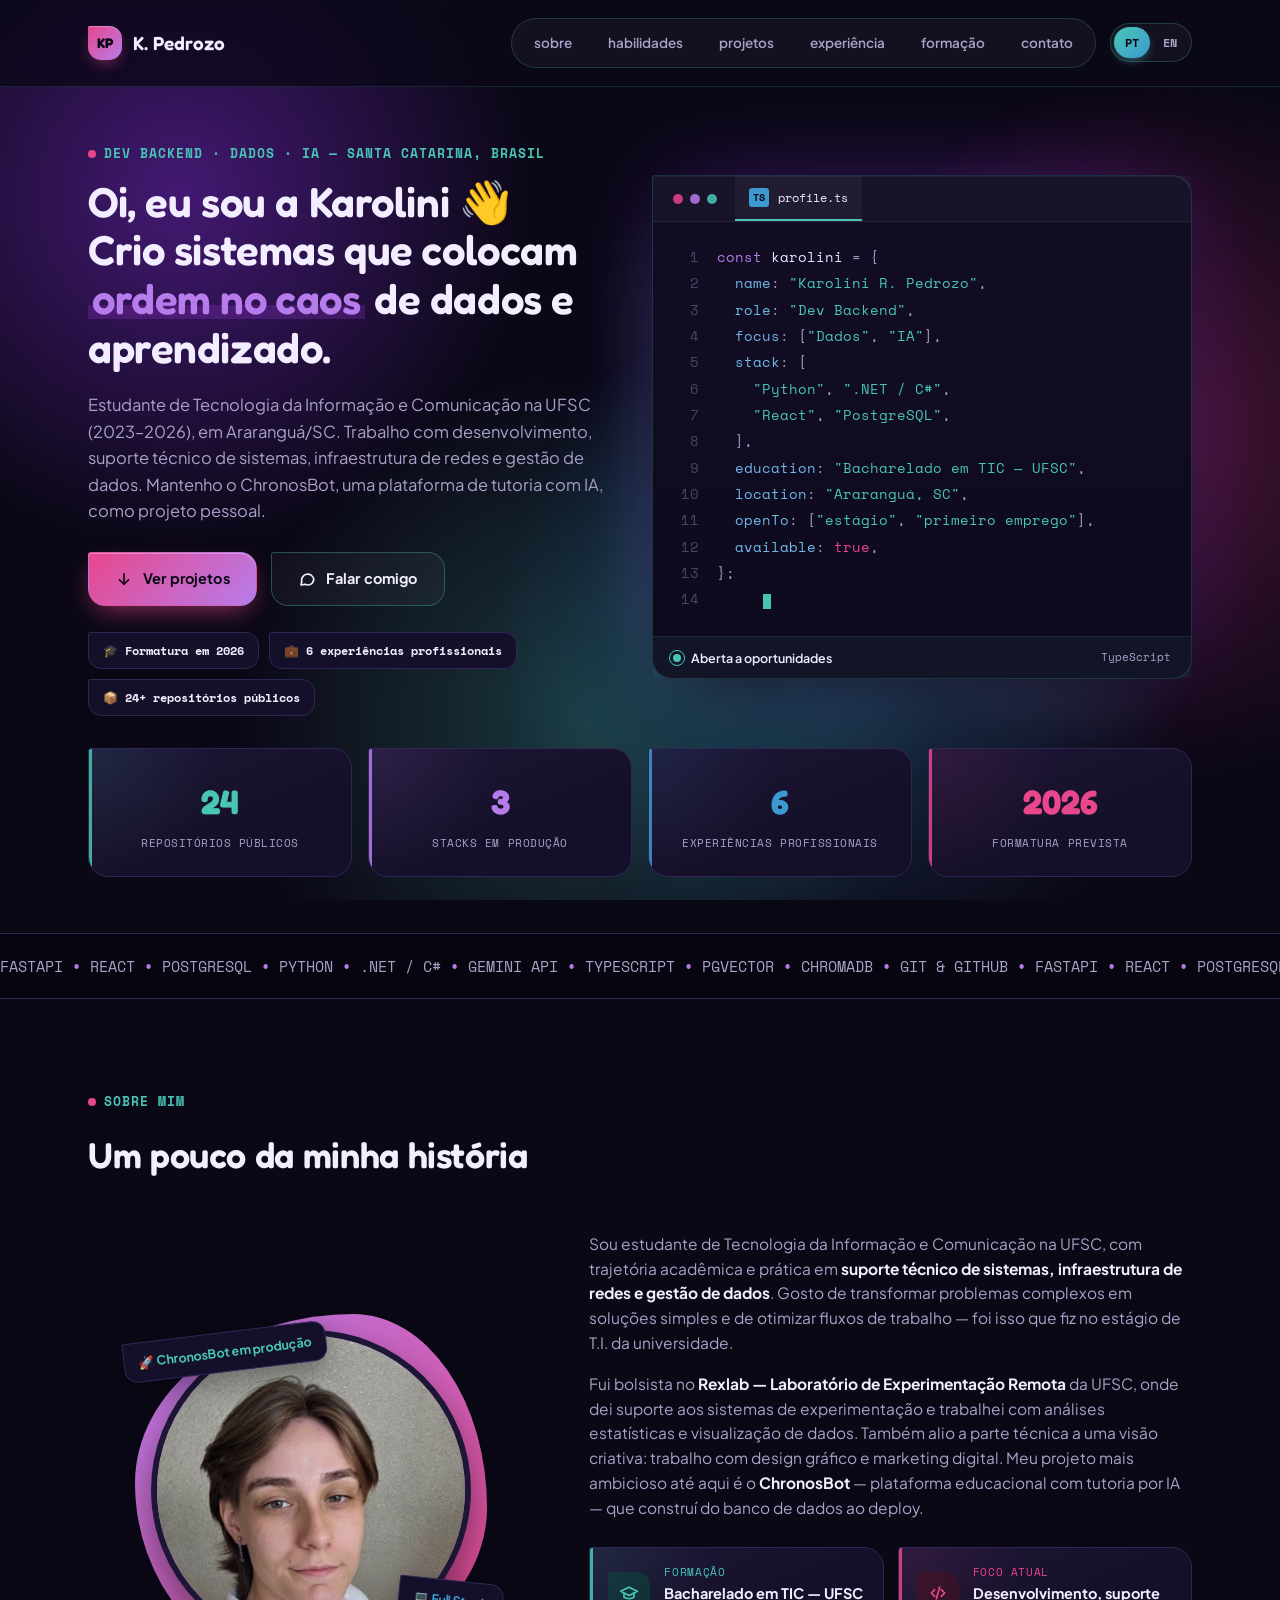
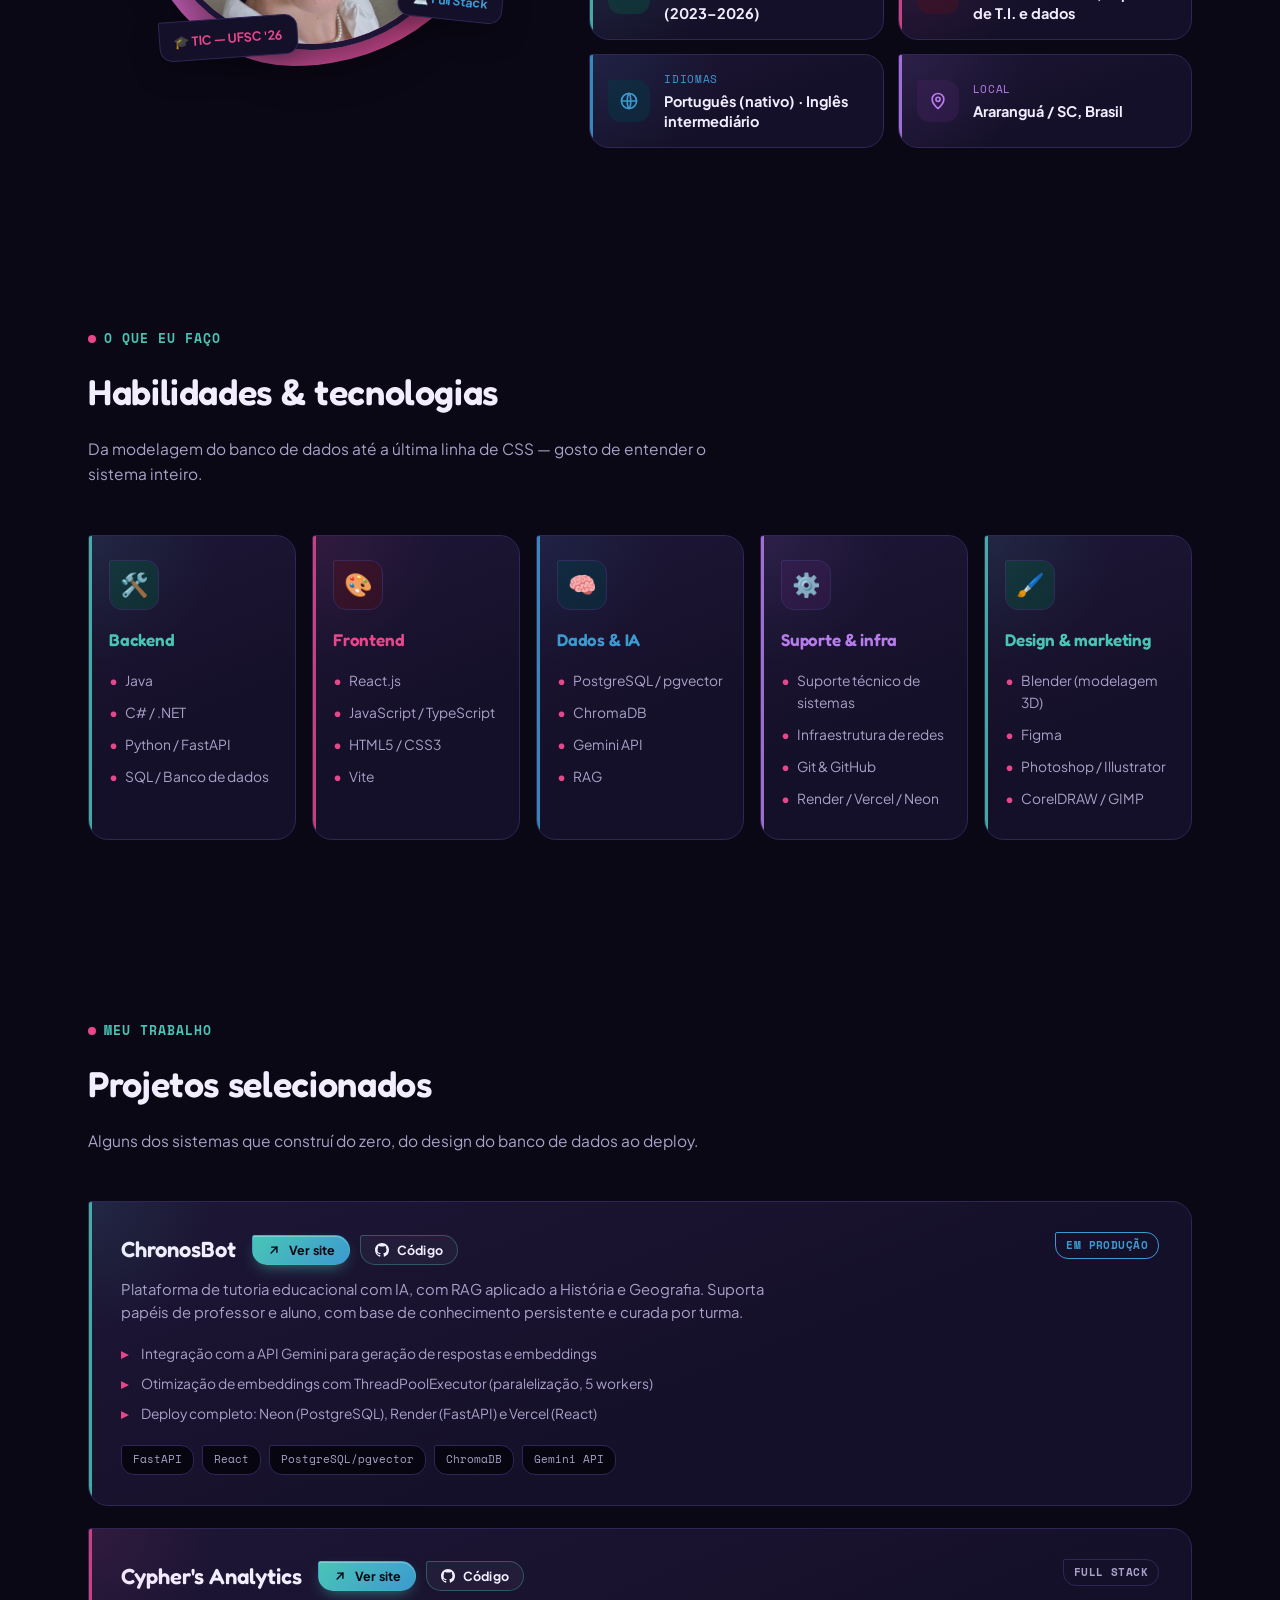
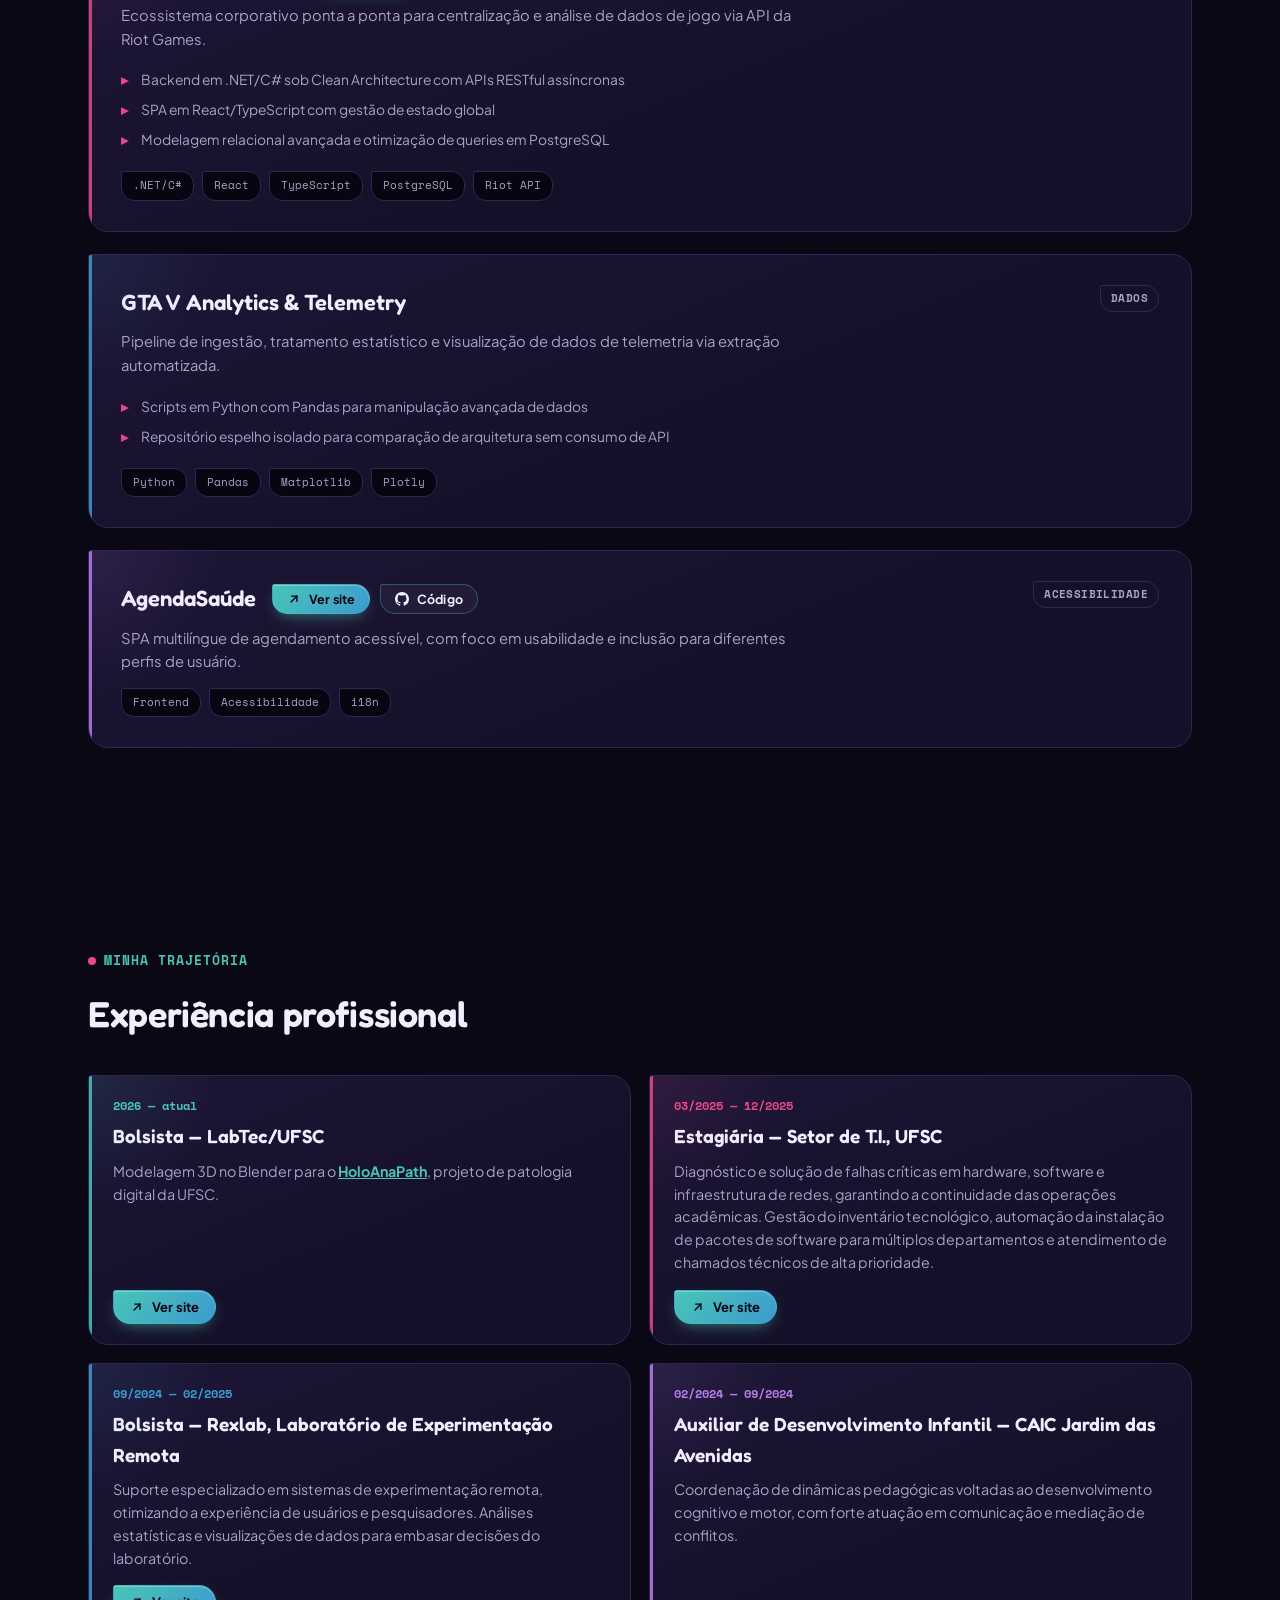
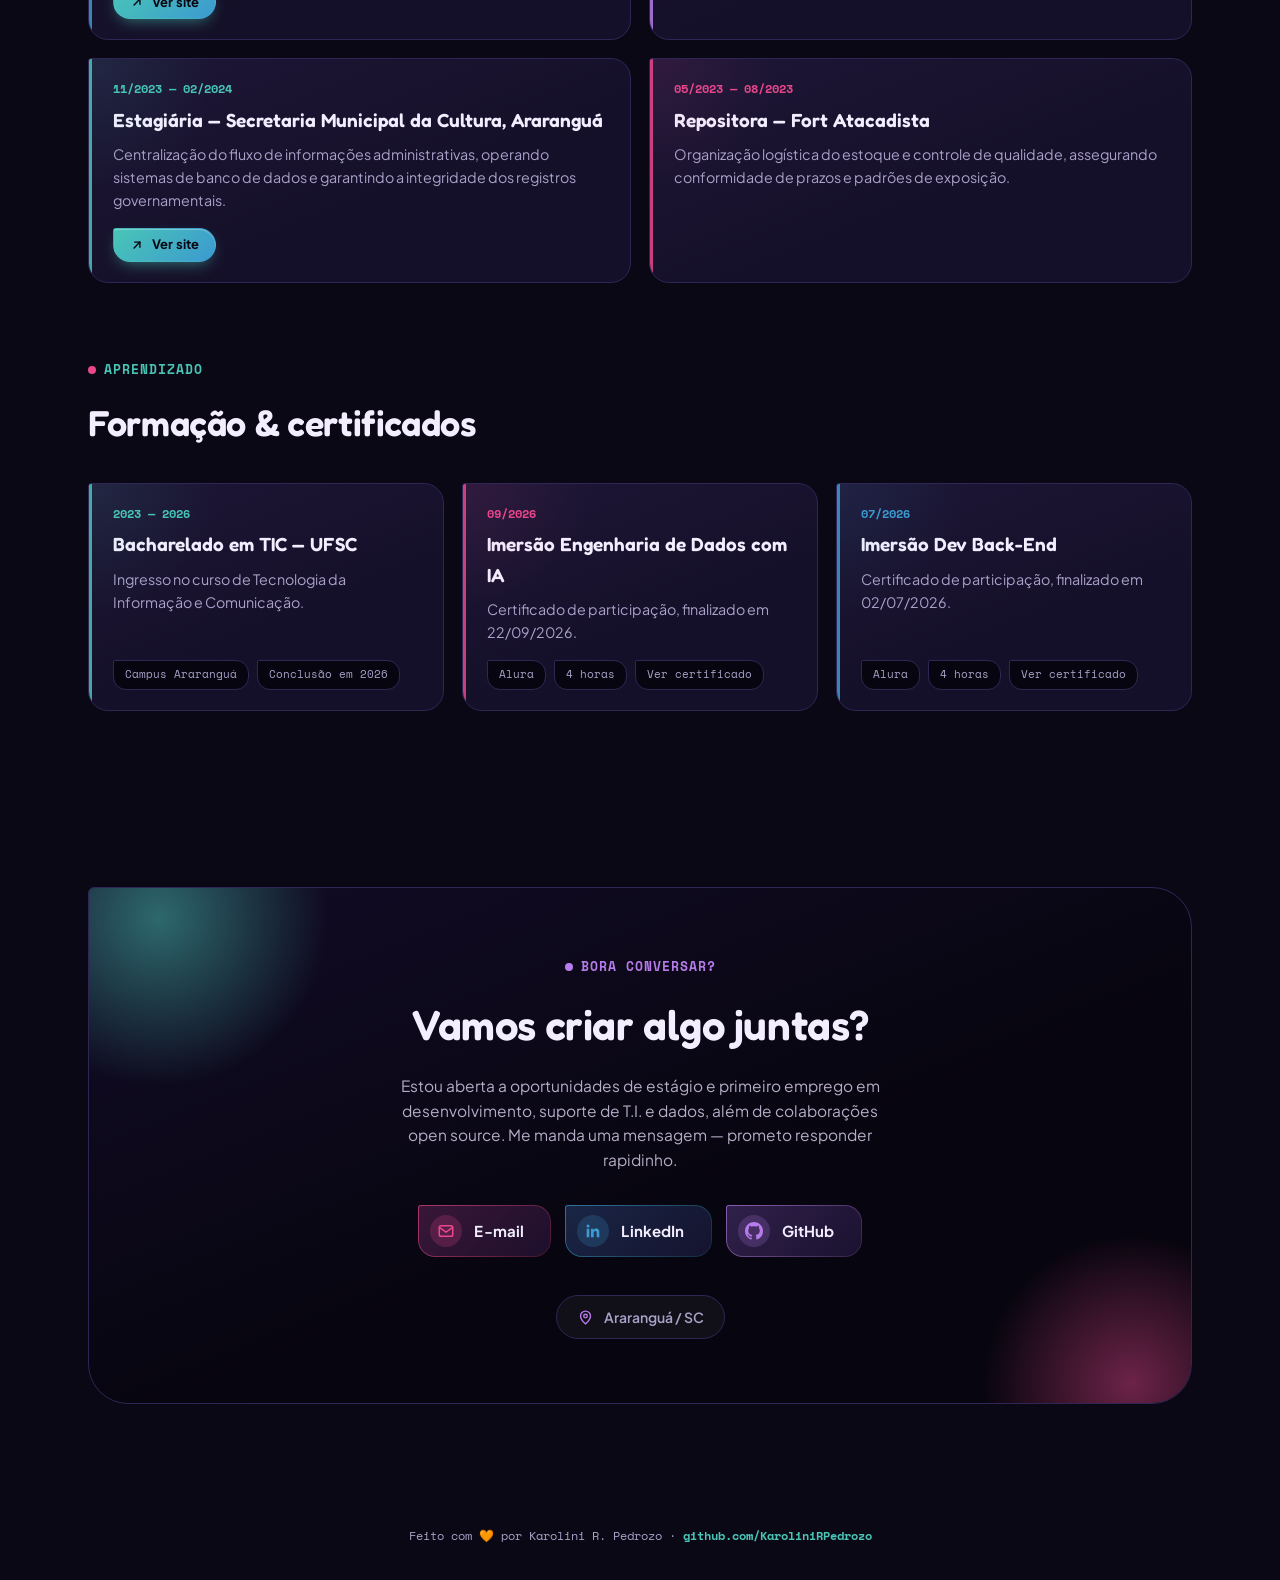
==== commit c1bfa47c: "Update status messages in index.html" ====
--- a/index.html
+++ b/index.html
@@ -673,7 +673,7 @@
       </div>
       <pre class="cc-code"><code><span class="l" style="--i:1"><span class="k">const</span> <span class="v">karolini</span> <span class="p">=</span> <span class="p">{</span></span><span class="l" style="--i:2">  <span class="y">name</span><span class="p">:</span> <span class="s">"Karolini R. Pedrozo"</span><span class="p">,</span></span><span class="l" style="--i:3">  <span class="y">role</span><span class="p">:</span> <span class="s">"Dev Backend"</span><span class="p">,</span></span><span class="l" style="--i:4">  <span class="y">focus</span><span class="p">:</span> <span class="p">[</span><span class="s">"<span data-i18n="code.focus1">Dados</span>"</span><span class="p">,</span> <span class="s">"IA"</span><span class="p">]</span><span class="p">,</span></span><span class="l" style="--i:5">  <span class="y">stack</span><span class="p">:</span> <span class="p">[</span></span><span class="l" style="--i:6">    <span class="s">"Python"</span><span class="p">,</span> <span class="s">".NET / C#"</span><span class="p">,</span></span><span class="l" style="--i:7">    <span class="s">"React"</span><span class="p">,</span> <span class="s">"PostgreSQL"</span><span class="p">,</span></span><span class="l" style="--i:8">  <span class="p">]</span><span class="p">,</span></span><span class="l" style="--i:9">  <span class="y">education</span><span class="p">:</span> <span class="s">"<span data-i18n="code.edu">Bacharelado em TIC — UFSC</span>"</span><span class="p">,</span></span><span class="l" style="--i:10">  <span class="y">location</span><span class="p">:</span> <span class="s">"Araranguá, SC"</span><span class="p">,</span></span><span class="l" style="--i:11">  <span class="y">openTo</span><span class="p">:</span> <span class="p">[</span><span class="s">"<span data-i18n="code.open1">estágio</span>"</span><span class="p">,</span> <span class="s">"<span data-i18n="code.open2">primeiro emprego</span>"</span><span class="p">]</span><span class="p">,</span></span><span class="l" style="--i:12">  <span class="y">available</span><span class="p">:</span> <span class="b">true</span><span class="p">,</span></span><span class="l" style="--i:13"><span class="p">};</span></span><span class="l" style="--i:14"><span class="caret"></span></span></code></pre>
       <div class="cc-foot">
-        <span class="cc-status"><span class="pulse"></span><span data-i18n="hero.status">Aberta a oportunidades de estágio</span></span>
+        <span class="cc-status"><span class="pulse"></span><span data-i18n="hero.status">Aberta a oportunidades</span></span>
         <span class="cc-meta">TypeScript</span>
       </div>
     </div>
@@ -949,7 +949,7 @@
       "hero.title2":'I build systems that bring <span class="hl">order to the chaos</span> of data and learning.',
       "hero.lead":"Information and Communication Technology student at UFSC (2023–2026), based in Araranguá, Brazil. I work with software development, technical systems support, network infrastructure, and data management. I maintain ChronosBot, an AI tutoring platform, as a personal project.",
       "hero.cta1":"View projects", "hero.cta2":"Get in touch",
-      "hero.status":"Open to internship opportunities",
+      "hero.status":"Open to opportunities",
       "code.focus1":"Data", "code.edu":"BSc in ICT — UFSC", "code.open1":"internship", "code.open2":"first job",
       "hero.chip1":"🎓 Graduating 2026", "hero.chip2":"💼 6 professional roles", "hero.chip3":"📦 24+ public repos",
       "stats.repos":"Public repositories", "stats.stacks":"Production stacks", "stats.labs":"Professional roles", "stats.grad":"Expected graduation",
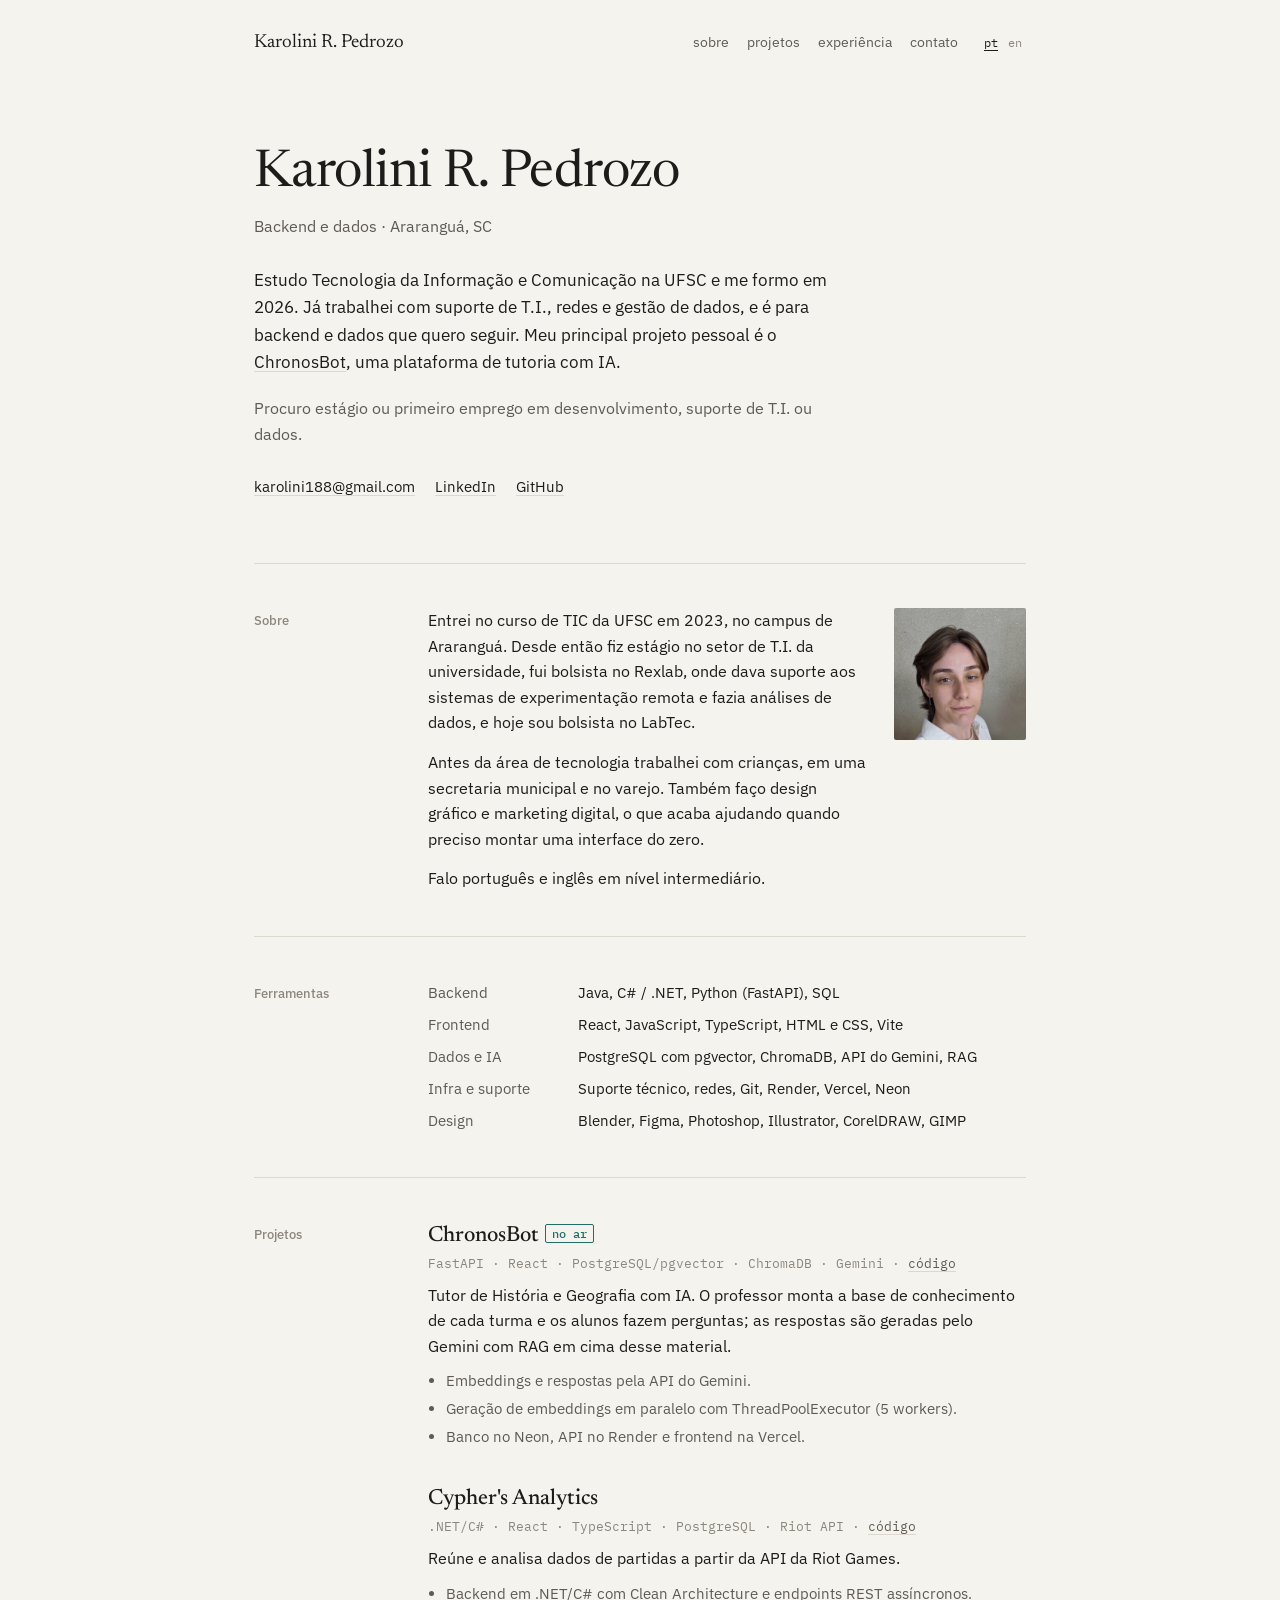
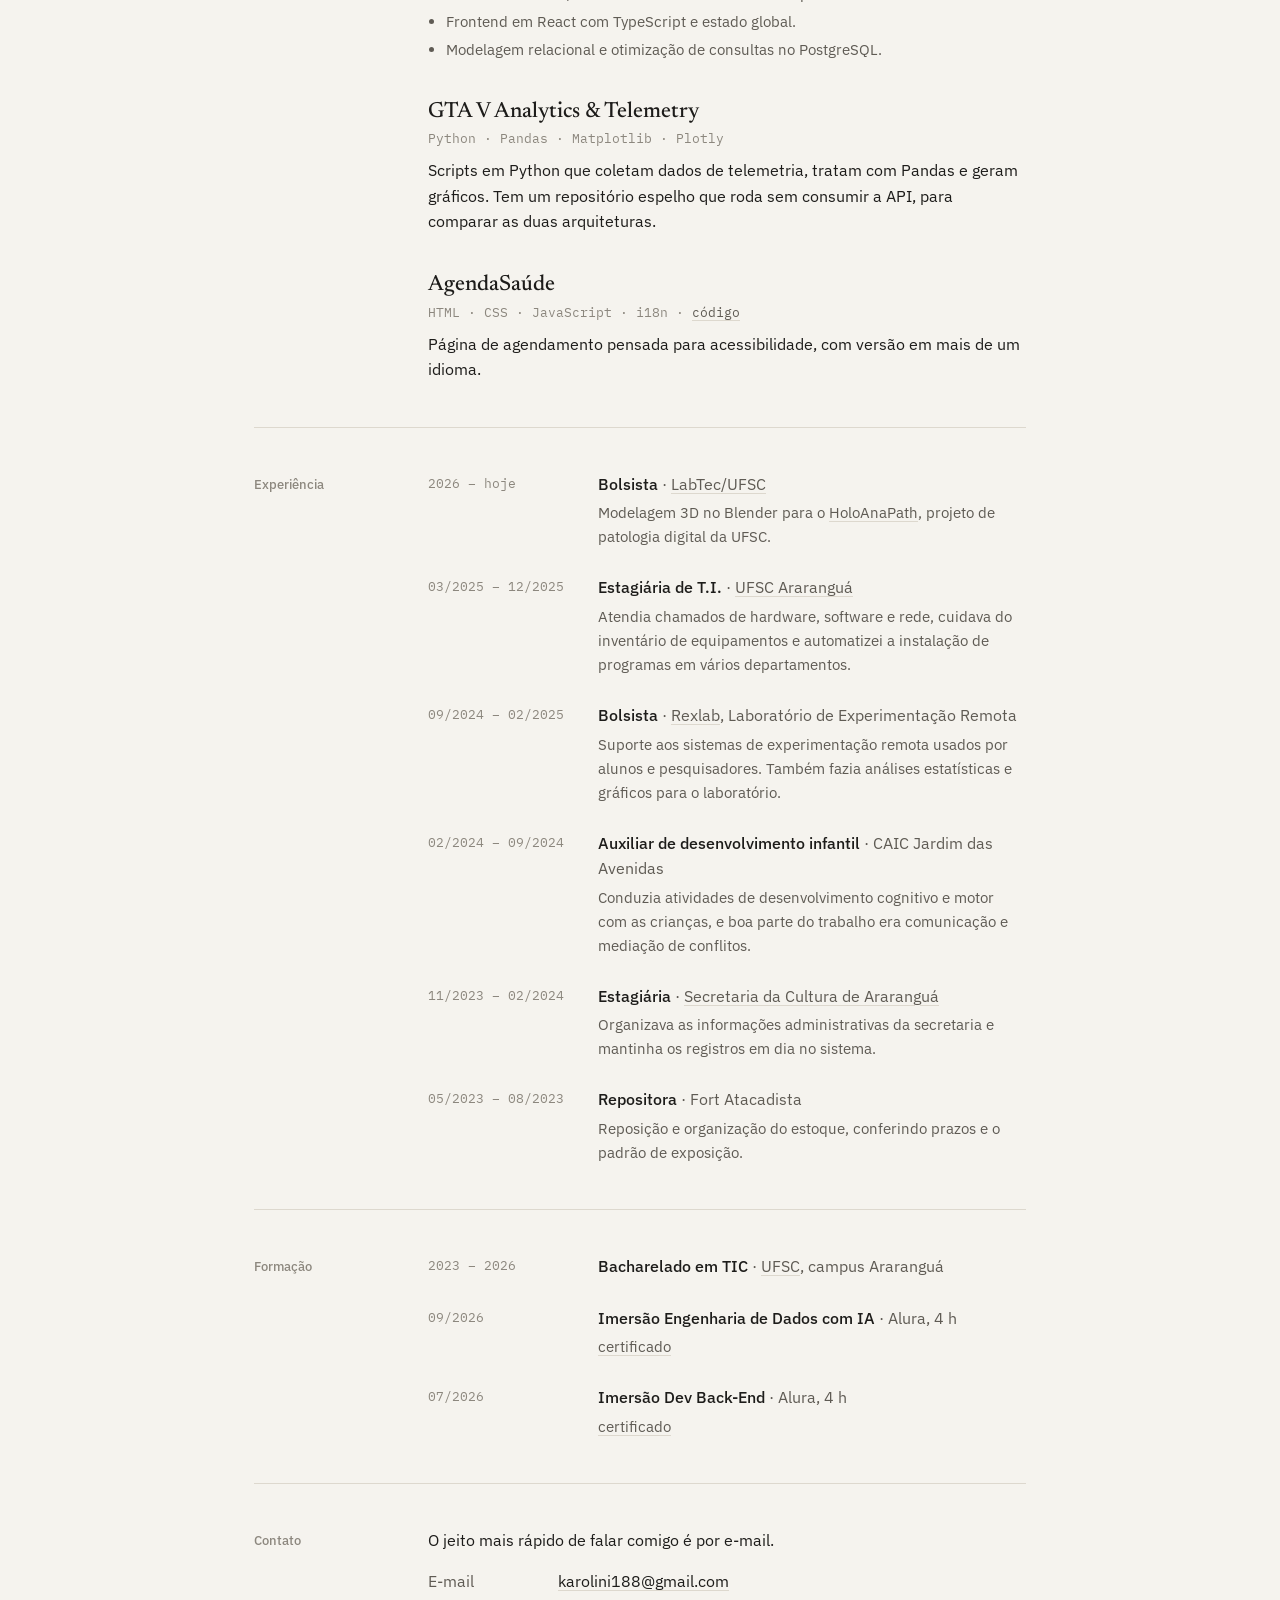
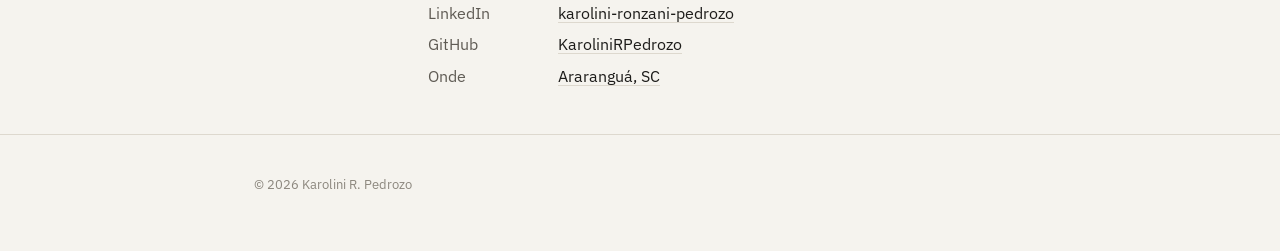
==== commit a341772a: "Redesenha o portfólio com visual mais sóbrio e textos mais diretos Remove animações de fundo, card d" ====
--- a/index.html
+++ b/index.html
@@ -3,1089 +3,369 @@
 <head>
 <meta charset="UTF-8">
 <meta name="viewport" content="width=device-width, initial-scale=1.0">
-<title>Karolini R. Pedrozo — Backend & Data Developer</title>
-<meta name="description" content="Portfólio de Karolini Ronzani Pedrozo — desenvolvedora full stack focada em backend, dados e IA aplicada.">
+<title>Karolini R. Pedrozo</title>
+<meta name="description" content="Karolini Ronzani Pedrozo, estudante de TIC na UFSC. Backend, dados e alguns projetos com IA.">
+<link rel="preconnect" href="https://fonts.googleapis.com">
+<link rel="preconnect" href="https://fonts.gstatic.com" crossorigin>
+<link href="https://fonts.googleapis.com/css2?family=Newsreader:opsz,wght@6..72,400;6..72,500&family=IBM+Plex+Sans:wght@400;500;600&family=IBM+Plex+Mono:wght@400;500&display=swap" rel="stylesheet">
 <style>
-  @import url('https://fonts.googleapis.com/css2?family=Fredoka:wght@500;600;700&family=Plus+Jakarta+Sans:ital,wght@0,400;0,500;0,600;0,700;0,800;1,500&family=Space+Mono:wght@400;700&display=swap');
-
   :root{
-    --cream:#0B0816;
-    --paper:#151029;
-    --paper-2:#1D1636;
-    --ink:#F3EEFF;
-    --ink-soft:#A9A1C8;
-    --line:#2F2656;
-
-    --night:#07050F;
-    --night-2:#120C26;
-
-    --violet:#49C5B6;       /* acento principal (teal da paleta) */
-    --violet-soft:#0F2B32;
-    --coral:#E8478C;        /* hibiscus / magenta neon */
-    --coral-soft:#2D1024;
-    --sun:#B77CEB;          /* wisteria / roxo neon */
-    --sun-soft:#27163F;
-    --mint:#3C9AD0;         /* azul da paleta */
-    --mint-soft:#0E2236;
-
-    --display:'Fredoka', sans-serif;
-    --body:'Plus Jakarta Sans', sans-serif;
-    --mono:'Space Mono', monospace;
-
-    --r-sm:12px; --r-md:20px; --r-lg:28px; --r-xl:40px; --r-full:999px;
-    --r-card:3px 20px 20px 20px;
-    --r-chip:2px 13px 13px 13px;
-    --r-btn:3px 17px 17px 17px;
-    --shadow:0 10px 28px rgba(0,0,0,.34);
-    --shadow-hover:0 18px 40px rgba(0,0,0,.46);
+    --bg:#F5F3EE;
+    --ink:#1D1C1A;
+    --soft:#5F5B54;
+    --faint:#8C877E;
+    --line:#DDD8CE;
+    --accent:#1F6F66;
+
+    --serif:'Newsreader', Georgia, serif;
+    --sans:'IBM Plex Sans', system-ui, sans-serif;
+    --mono:'IBM Plex Mono', ui-monospace, monospace;
   }
-  *{margin:0;padding:0;box-sizing:border-box;}
+  @media (prefers-color-scheme: dark){
+    :root{
+      --bg:#141413;
+      --ink:#E9E6DF;
+      --soft:#A7A299;
+      --faint:#7A766E;
+      --line:#2E2D2A;
+      --accent:#6CC2B6;
+    }
+  }
+
+  *{margin:0; padding:0; box-sizing:border-box;}
   html{scroll-behavior:smooth;}
-  body{
-    background:var(--cream); color:var(--ink); font-family:var(--body);
-    line-height:1.6; overflow-x:hidden; -webkit-font-smoothing:antialiased;
+  body{background:var(--bg); color:var(--ink); font-family:var(--sans); font-size:16px; line-height:1.6; -webkit-font-smoothing:antialiased;}
+  ::selection{background:var(--accent); color:var(--bg);}
+  a{color:inherit; text-decoration:underline; text-decoration-color:var(--line); text-underline-offset:3px; text-decoration-thickness:1px; transition:text-decoration-color .15s, color .15s;}
+  a:hover{color:var(--accent); text-decoration-color:currentColor;}
+  :focus-visible{outline:2px solid var(--accent); outline-offset:2px;}
+  button{font:inherit; cursor:pointer;}
+
+  .wrap{max-width:820px; margin:0 auto; padding:0 24px;}
+
+  /* Cabeçalho */
+  header{padding:28px 0 0;}
+  .header-bar{display:flex; justify-content:space-between; align-items:baseline; gap:16px; flex-wrap:wrap;}
+  .logo{font-family:var(--serif); font-size:19px; text-decoration:none;}
+  nav{display:flex; gap:18px; flex-wrap:wrap; font-size:14px; color:var(--soft);}
+  nav a{text-decoration:none;}
+  .lang-toggle{display:inline-flex; gap:2px; font-family:var(--mono); font-size:12px;}
+  .lang-toggle button{background:none; border:none; color:var(--faint); padding:2px 4px;}
+  .lang-toggle button[aria-pressed="true"]{color:var(--ink); text-decoration:underline; text-underline-offset:3px;}
+  .header-right{display:flex; align-items:baseline; gap:22px; flex-wrap:wrap;}
+
+  /* Abertura */
+  .intro{padding:88px 0 64px;}
+  .intro h1{font-family:var(--serif); font-weight:400; font-size:clamp(36px,6vw,52px); line-height:1.1; letter-spacing:-.01em;}
+  .intro .role{margin-top:10px; color:var(--soft);}
+  .intro .lead{margin-top:28px; max-width:600px; font-size:17px;}
+  .intro .status{margin-top:20px; max-width:600px; color:var(--soft);}
+  .intro .links{margin-top:28px; display:flex; gap:20px; flex-wrap:wrap; font-size:15px;}
+
+  /* Seções: rótulo à esquerda, conteúdo à direita */
+  section{display:grid; grid-template-columns:150px 1fr; gap:24px; padding:44px 0; border-top:1px solid var(--line);}
+  section > h2{font-family:var(--sans); font-size:13px; font-weight:500; color:var(--faint); padding-top:3px;}
+  section p + p{margin-top:14px;}
+  .muted{color:var(--soft);}
+
+  .about{display:grid; grid-template-columns:1fr 132px; gap:28px; align-items:start;}
+  .about img{width:132px; height:132px; object-fit:cover; border-radius:2px; filter:saturate(.9);}
+
+  /* Ferramentas */
+  .tools{display:grid; grid-template-columns:130px 1fr; gap:8px 20px; font-size:15px;}
+  .tools dt{color:var(--soft);}
+
+  /* Projetos */
+  .project + .project{margin-top:36px;}
+  .project h3{font-family:var(--serif); font-weight:500; font-size:22px; line-height:1.3;}
+  .project h3 a{text-decoration:none;}
+  .project .meta{margin-top:2px; font-family:var(--mono); font-size:12.5px; color:var(--faint);}
+  .project .meta a{color:var(--soft);}
+  .project p{margin-top:10px; max-width:600px;}
+  .project ul{margin-top:10px; padding-left:18px; max-width:600px; color:var(--soft); font-size:15px;}
+  .project li + li{margin-top:4px;}
+  .note{font-size:11.5px; font-family:var(--mono); color:var(--accent); border:1px solid currentColor; padding:1px 6px; border-radius:2px; vertical-align:3px; margin-left:6px;}
+
+  /* Experiência e formação */
+  .entries{list-style:none;}
+  .entry{display:grid; grid-template-columns:150px 1fr; gap:4px 20px;}
+  .entry + .entry{margin-top:26px;}
+  .entry .when{font-family:var(--mono); font-size:13px; color:var(--faint); padding-top:2px;}
+  .entry .what{font-weight:500;}
+  .entry .what .org{font-weight:400; color:var(--soft);}
+  .entry p{margin-top:4px; color:var(--soft); font-size:15px; max-width:560px;}
+
+  /* Contato */
+  .contact-list{list-style:none; display:grid; grid-template-columns:110px 1fr; gap:6px 20px; margin-top:16px;}
+  .contact-list dt{color:var(--soft);}
+
+  footer{padding:40px 0 56px; border-top:1px solid var(--line); font-size:13px; color:var(--faint);}
+
+  @media (max-width:680px){
+    .intro{padding:56px 0 44px;}
+    section{grid-template-columns:1fr; gap:14px; padding:36px 0;}
+    .about{grid-template-columns:1fr;}
+    .about img{order:-1; width:96px; height:96px;}
+    .entry{grid-template-columns:1fr;}
+    .tools{grid-template-columns:1fr; gap:2px;}
+    .tools dd{margin-bottom:10px;}
   }
-  ::selection{background:var(--sun); color:#130e21;}
-  a{color:inherit;}
-  img{display:block; max-width:100%;}
-  button{font:inherit; cursor:pointer;}
-  :focus-visible{outline:3px solid var(--violet); outline-offset:3px; border-radius:6px;}
-
-  .wrap{max-width:1160px; margin:0 auto; padding:0 28px;}
-
-  /* Lit panel: cut top-left corner + a vertical light rail on the left edge.
-     Replaces the old rounded card with a colour bar across the top. */
-  .panel{
-    position:relative; background:linear-gradient(158deg, var(--paper-2) 0%, var(--paper) 62%);
-    border:1px solid var(--line); border-radius:var(--r-card); overflow:hidden;
-    transition:transform .2s ease, box-shadow .2s ease, border-color .2s ease;
-  }
-  .panel::before{
-    content:''; position:absolute; left:0; top:0; bottom:0; width:3px;
-    background:var(--rail, var(--violet)); opacity:.85; transition:opacity .2s ease, width .2s ease;
-  }
-  .panel::after{
-    content:''; position:absolute; left:0; top:0; width:130px; height:130px; pointer-events:none;
-    background:radial-gradient(circle at 0 0, var(--rail, var(--violet)) 0%, transparent 70%);
-    opacity:.10; transition:opacity .2s ease;
-  }
-  .panel:hover{transform:translateY(-4px); border-color:var(--rail, var(--violet)); box-shadow:var(--shadow-hover);}
-  .panel:hover::before{width:5px; opacity:1;}
-  .panel:hover::after{opacity:.20;}
-
-  .js .reveal{opacity:0; transform:translateY(22px); transition:opacity .7s cubic-bezier(.2,.7,.3,1), transform .7s cubic-bezier(.2,.7,.3,1);}
-  .js .reveal.in{opacity:1; transform:translateY(0);}
-
-  .eyebrow{
-    font-family:var(--mono); font-size:12.5px; letter-spacing:.08em; text-transform:uppercase;
-    color:var(--violet); display:inline-flex; align-items:center; gap:8px; margin-bottom:14px; font-weight:700;
-  }
-  .eyebrow::before{content:''; width:8px; height:8px; border-radius:50%; background:var(--coral); display:inline-block;}
-
-  h1,h2,h3{font-family:var(--display); font-weight:600; letter-spacing:-.01em;}
-  .hl{
-    color:var(--sun);
-    background-image:linear-gradient(120deg, rgba(171,62,239,.22) 0%, rgba(171,62,239,.22) 100%);
-    background-repeat:no-repeat; background-size:100% 28%; background-position:0 88%;
-    padding:0 4px; border-radius:3px;
-  }
-
-  /* ---------- Header ---------- */
-  header{
-    position:sticky; top:0; z-index:60;
-    background:rgba(19,14,33,.86); backdrop-filter:blur(10px);
-    border-bottom:1px solid var(--line);
-  }
-  .header-bar{
-    display:flex; justify-content:space-between; align-items:center;
-    padding-top:18px; padding-bottom:18px; position:relative;
-  }
-  .logo{font-family:var(--display); font-weight:600; font-size:19px; text-decoration:none; display:flex; align-items:center; gap:8px;}
-  .logo .dot{width:11px; height:11px; border-radius:50%; background:var(--coral);}
-  .header-right{display:flex; align-items:center; gap:14px;}
-  nav{display:flex; gap:2px; background:var(--paper); border:1px solid var(--line); border-radius:var(--r-chip); padding:4px;}
-  nav a{font-weight:600; font-size:13.5px; text-decoration:none; color:var(--ink-soft); padding:8px 16px; border-radius:var(--r-chip); transition:all .2s;}
-  nav a:hover{color:var(--ink); background:var(--violet-soft);}
-  .lang-toggle{display:flex; border:1px solid var(--line); border-radius:var(--r-chip); overflow:hidden; background:var(--paper);}
-  .lang-toggle button{background:none; border:none; color:var(--ink-soft); padding:8px 13px; font-family:var(--mono); font-size:12px; font-weight:700; transition:all .2s;}
-  .lang-toggle button.active{background:var(--ink); color:var(--cream);}
-  .lang-toggle button:not(.active):hover{color:var(--violet);}
-  /* ---------- Mobile nav toggle (hidden on desktop) ---------- */
-  .nav-toggle{display:none; background:var(--paper); border:1px solid var(--line); border-radius:var(--r-chip); width:42px; height:42px; align-items:center; justify-content:center; flex-shrink:0;}
-  .nav-toggle span, .nav-toggle span::before, .nav-toggle span::after{
-    content:''; display:block; width:18px; height:2px; background:var(--ink); border-radius:2px;
-    position:relative; transition:transform .2s ease, opacity .2s ease;
-  }
-  .nav-toggle span::before{position:absolute; top:-6px;}
-  .nav-toggle span::after{position:absolute; top:6px;}
-  .nav-toggle[aria-expanded="true"] span{background:transparent;}
-  .nav-toggle[aria-expanded="true"] span::before{transform:translateY(6px) rotate(45deg);}
-  .nav-toggle[aria-expanded="true"] span::after{transform:translateY(-6px) rotate(-45deg);}
-
-  /* ---------- Buttons ---------- */
-  .btn{
-    font-weight:700; font-size:14.5px; padding:14px 26px; text-decoration:none;
-    border-radius:var(--r-btn); display:inline-flex; align-items:center; gap:8px;
-    transition:transform .18s ease, box-shadow .18s ease, background .18s ease, color .18s ease; border:2px solid transparent;
-  }
-  .btn.primary{background:var(--coral); color:#110a16; box-shadow:0 8px 20px rgba(214,60,124,.32);}
-  .btn.primary:hover{transform:translateY(-3px) rotate(-.5deg); box-shadow:0 14px 26px rgba(214,60,124,.38);}
-  .btn.ghost{background:var(--paper); color:var(--ink); border-color:var(--line);}
-  .btn.ghost:hover{transform:translateY(-3px) rotate(.5deg); background:var(--ink); color:var(--cream);}
-
-  /* ---------- Ambient aurora: slow drifting colour flow behind the whole page ---------- */
-  .aurora{position:fixed; inset:0; z-index:0; overflow:hidden; pointer-events:none;}
-  .aurora span{
-    position:absolute; width:56vw; height:56vw; min-width:420px; min-height:420px;
-    border-radius:50%; will-change:transform; backface-visibility:hidden;
-  }
-  .aurora .a1{background:radial-gradient(circle, rgba(153,51,255,.40) 0%, rgba(153,51,255,0) 70%);
-    top:-18%; left:-14%; animation:auroraA 34s ease-in-out infinite alternate;}
-  .aurora .a2{background:radial-gradient(circle, rgba(224,55,127,.30) 0%, rgba(224,55,127,0) 70%);
-    top:8%; right:-18%; animation:auroraB 40s ease-in-out infinite alternate;}
-  .aurora .a3{background:radial-gradient(circle, rgba(73,197,182,.26) 0%, rgba(73,197,182,0) 70%);
-    bottom:-20%; left:18%; animation:auroraC 46s ease-in-out infinite alternate;}
-  .aurora .a4{background:radial-gradient(circle, rgba(60,154,208,.30) 0%, rgba(60,154,208,0) 70%);
-    bottom:-10%; right:6%; animation:auroraD 38s ease-in-out infinite alternate;}
-  @keyframes auroraA{0%{transform:translate(0,0) scale(1);}100%{transform:translate(9vw,7vh) scale(1.14);}}
-  @keyframes auroraB{0%{transform:translate(0,0) scale(1);}100%{transform:translate(-8vw,10vh) scale(1.1);}}
-  @keyframes auroraC{0%{transform:translate(0,0) scale(1);}100%{transform:translate(7vw,-9vh) scale(1.16);}}
-  @keyframes auroraD{0%{transform:translate(0,0) scale(1);}100%{transform:translate(-6vw,-8vh) scale(1.08);}}
-  @media (prefers-reduced-motion: reduce){
-    .aurora span{animation:none !important;}
-  }
-
-  /* ---------- Hero + isometric room ---------- */
-  .wrap, .marquee-band{position:relative; z-index:1;}
-  .hero{padding:52px 0 32px; display:grid; grid-template-columns:1fr 1.05fr; gap:48px; align-items:center;}
-  .hero h1{font-size:clamp(30px,3.5vw,42px); line-height:1.16;}
-  .wave{display:inline-block; animation:wave 2.4s ease-in-out infinite; transform-origin:70% 70%;}
-  @keyframes wave{0%,100%{transform:rotate(0)}15%{transform:rotate(16deg)}30%{transform:rotate(-8deg)}45%{transform:rotate(14deg)}60%{transform:rotate(0)}}
-  .hero p.lead{margin-top:20px; max-width:520px; color:var(--ink-soft); font-size:16.5px;}
-  .hero-actions{margin-top:28px; display:flex; gap:14px; flex-wrap:wrap;}
-  .chip-row{margin-top:26px; display:flex; flex-wrap:wrap; gap:10px;}
-  .chip{font-family:var(--mono); font-size:12px; font-weight:700; background:var(--paper); border:1px solid var(--line); padding:8px 14px; border-radius:var(--r-chip); color:var(--ink);}
-
-
-
-
-
-  /* ---------- Stats ---------- */
-  .stats{display:grid; grid-template-columns:repeat(4,1fr); gap:16px; padding:26px 0 56px;}
-  .stat{padding:26px 18px 24px; text-align:center;}
-  .stat:nth-child(1){--rail:var(--violet);}
-  .stat:nth-child(2){--rail:var(--sun);}
-  .stat:nth-child(3){--rail:var(--mint);}
-  .stat:nth-child(4){--rail:var(--coral);}
-  .stat-num{color:var(--rail);}
-  .stat-num{font-family:var(--display); font-size:34px; font-weight:700;}
-  .stat-label{font-family:var(--mono); font-size:10.5px; color:var(--ink-soft); text-transform:uppercase; letter-spacing:.05em; margin-top:6px;}
-
-  /* ---------- Marquee ---------- */
-  .marquee-band{contain:paint; background:var(--night); border-top:1px solid var(--line); border-bottom:1px solid var(--line); padding:20px 0; overflow:hidden; white-space:nowrap;}
-  .marquee-track{display:flex; width:max-content; animation:scrollmarquee var(--mq-dur,30s) linear infinite; will-change:transform; backface-visibility:hidden;}
-  .marquee-track span{flex:0 0 auto; font-family:var(--mono); font-size:15px; color:var(--ink-soft); padding:0 .6em 0 0;}
-  .marquee-track span b{color:var(--sun);}
-  @keyframes scrollmarquee{from{transform:translate3d(0,0,0)}to{transform:translate3d(-50%,0,0)}}
-
-  /* ---------- Sections ---------- */
-  section{padding:88px 0;}
-  section.tight{padding-top:0;}
-  h2{font-size:clamp(26px,3.4vw,36px); margin-bottom:16px;}
-  .section-head{max-width:640px; margin-bottom:48px;}
-  .section-head p{color:var(--ink-soft); font-size:15.5px;}
-
-  /* Sobre + retrato */
-  .about-grid{display:grid; grid-template-columns:.85fr 1.15fr; gap:56px; align-items:center;}
-  .about-grid p{color:var(--ink-soft); font-size:15.5px; margin-bottom:16px;}
-  .about-grid strong{color:var(--ink); font-weight:700;}
-  .portrait-zone{position:relative; width:100%; max-width:320px; justify-self:center;}
-  .blob{position:absolute; inset:-16px; background:linear-gradient(135deg, var(--sun) 0%, var(--coral) 100%);
-    border-radius:62% 38% 55% 45% / 48% 55% 45% 52%; animation:blobmove 10s ease-in-out infinite;}
-  @keyframes blobmove{0%,100%{border-radius:62% 38% 55% 45% / 48% 55% 45% 52%;}50%{border-radius:45% 55% 40% 60% / 55% 45% 55% 45%;}}
-  .portrait{position:relative; z-index:1; width:100%; aspect-ratio:1/1; border-radius:50%; overflow:hidden;
-    border:6px solid var(--paper-2); box-shadow:var(--shadow-hover);}
-  .portrait img{width:100%; height:100%; object-fit:cover;}
-  .badge{position:absolute; z-index:2; background:var(--paper); border:1px solid var(--line); border-radius:var(--r-chip);
-    padding:9px 14px; box-shadow:var(--shadow); font-weight:700; font-size:12.5px; white-space:nowrap;}
-  .badge.b1{top:2px; left:-28px; transform:rotate(-7deg); color:var(--violet);}
-  .badge.b2{bottom:30px; right:-32px; transform:rotate(6deg); color:var(--mint);}
-  .badge.b3{bottom:-8px; left:8px; transform:rotate(-4deg); color:var(--coral);}
-
-  .facts{display:grid; grid-template-columns:1fr 1fr; gap:14px; margin-top:26px;}
-  .fact{display:flex; align-items:center; gap:14px; padding:16px 18px;}
-  .fact:nth-child(1){--rail:var(--violet); --rail-soft:var(--violet-soft);}
-  .fact:nth-child(2){--rail:var(--coral); --rail-soft:var(--coral-soft);}
-  .fact:nth-child(3){--rail:var(--mint); --rail-soft:var(--mint-soft);}
-  .fact:nth-child(4){--rail:var(--sun); --rail-soft:var(--sun-soft);}
-  .fact-ico{width:42px; height:42px; flex-shrink:0; display:grid; place-items:center; border-radius:var(--r-chip);
-    background:var(--rail-soft); color:var(--rail); transition:background .2s ease, color .2s ease, transform .2s ease;}
-  .fact-ico svg{width:20px; height:20px;}
-  .fact:hover .fact-ico{background:var(--rail); color:#0B0816; transform:rotate(-6deg) scale(1.06);}
-  .fact-body{min-width:0;}
-  .fact-k{font-family:var(--mono); font-size:10.5px; color:var(--rail); text-transform:uppercase; letter-spacing:.06em;}
-  .fact-v{font-size:14.5px; margin-top:4px; font-weight:700; line-height:1.35;}
-
-  /* Habilidades */
-  .skills{display:grid; grid-template-columns:repeat(auto-fit,minmax(192px,1fr)); gap:16px;}
-  .skill-card{padding:24px 20px;}
-  .skill-icon{width:50px; height:50px; border-radius:var(--r-chip); display:flex; align-items:center; justify-content:center; font-size:23px; margin-bottom:16px; border:1px solid var(--line);}
-  .skill-card:nth-child(1){--rail:var(--violet);} .skill-card:nth-child(1) .skill-icon{background:var(--violet-soft);}
-  .skill-card:nth-child(2){--rail:var(--coral);}  .skill-card:nth-child(2) .skill-icon{background:var(--coral-soft);}
-  .skill-card:nth-child(3){--rail:var(--mint);}   .skill-card:nth-child(3) .skill-icon{background:var(--mint-soft);}
-  .skill-card:nth-child(4){--rail:var(--sun);}    .skill-card:nth-child(4) .skill-icon{background:var(--sun-soft);}
-  .skill-card:nth-child(5){--rail:var(--violet);} .skill-card:nth-child(5) .skill-icon{background:var(--violet-soft);}
-  .skill-card h3{color:var(--rail);}
-  .skill-card h3{font-size:17px; margin-bottom:12px;}
-  .skill-card ul{list-style:none;}
-  .skill-card li{font-size:13.8px; color:var(--ink-soft); padding:5px 0 5px 16px; position:relative;}
-  .skill-card li::before{content:'•'; color:var(--coral); position:absolute; left:0; font-weight:700;}
-
-  /* Projetos */
-  .project{padding:30px 32px; margin-bottom:22px;}
-  .project:nth-child(2){--rail:var(--violet);}
-  .project:nth-child(3){--rail:var(--coral);}
-  .project:nth-child(4){--rail:var(--mint);}
-  .project:nth-child(5){--rail:var(--sun);}
-  .project-title a{color:var(--ink);}
-  .project-head{display:flex; justify-content:space-between; align-items:flex-start; gap:14px; flex-wrap:wrap; margin-bottom:10px;}
-  .project-title{font-family:var(--display); font-size:22px; font-weight:600;}
-  .project-title a{text-decoration:none;}
-/* Card inteiro clicável (stretched link): o ::after do link do título cobre todo o .project */
-.project{cursor:pointer;}
-.project-title a::after{content:''; position:absolute; inset:0; z-index:2; border-radius:inherit;}
-.project:has(.project-title a:focus-visible){outline:3px solid var(--violet); outline-offset:3px;}
-.project-title a:focus-visible{outline:none;}
-.project:hover .project-title a{color:var(--violet);}
-.panel::before{pointer-events:none;}
-  .project-title a:hover{color:var(--violet);}
-  .project-badge, .project-tag{font-family:var(--mono); font-size:10.5px; font-weight:700; padding:4px 10px;
-    border-radius:var(--r-chip); letter-spacing:.04em; text-transform:uppercase; white-space:nowrap;}
-  .project-badge{color:var(--mint); border:1px solid var(--mint);}
-  .project-tag{color:var(--ink-soft); border:1px solid var(--line);}
-  .project-desc{color:var(--ink-soft); font-size:14.8px; max-width:680px; margin-bottom:14px;}
-  .project-highlights{list-style:none; margin-bottom:16px;}
-  .project-highlights li{font-size:13.8px; color:var(--ink-soft); padding:4px 0 4px 20px; position:relative;}
-  .project-highlights li::before{content:'▸'; color:var(--coral); position:absolute; left:0; font-weight:700;}
-  .stack-chips{display:flex; flex-wrap:wrap; gap:8px;}
-  .stack-chips span{font-family:var(--mono); font-size:11px; background:var(--night); border:1px solid var(--line);
-    padding:5px 11px; border-radius:var(--r-chip); color:var(--ink-soft);}
-
-  /* Experiência */
-  .timeline{position:relative; padding-left:36px;}
-  .timeline::before{content:''; position:absolute; left:8px; top:6px; bottom:6px; width:2px; background:var(--line); border-radius:2px;}
-  .tl-item{position:relative; padding-bottom:38px;}
-  .tl-item:last-child{padding-bottom:0;}
-  .tl-item::before{content:''; position:absolute; left:-36px; top:6px; width:18px; height:18px; border-radius:50%;
-    background:var(--cream); border:3px solid var(--rail); box-shadow:0 0 14px -2px var(--rail);}
-  .tl-card{padding:22px 24px;}
-  .tl-item:nth-child(4n+1){--rail:var(--violet);}
-  .tl-item:nth-child(4n+2){--rail:var(--coral);}
-  .tl-item:nth-child(4n+3){--rail:var(--mint);}
-  .tl-item:nth-child(4n+4){--rail:var(--sun);}
-  .tl-date{color:var(--rail);}
-  .tl-date{font-family:var(--mono); font-size:12px; font-weight:700;}
-  .tl-title{font-family:var(--display); font-size:19px; margin:6px 0 8px; font-weight:600;}
-  .tl-desc{color:var(--ink-soft); font-size:14.3px; max-width:600px;}
-
-  
-/* Certificados: card inteiro clicável */
-.tl-card .cert-link{color:var(--ink); text-decoration:none; transition:color .2s ease;}
-.tl-card .cert-link::after{content:''; position:absolute; inset:0; z-index:2;}
-.tl-card:hover .cert-link, .tl-card .cert-link:focus-visible{color:var(--violet);}
-.tl-card:has(.cert-link:focus-visible){outline:3px solid var(--violet); outline-offset:3px;}
-.tl-card .cert-link:focus-visible{outline:none;}
-
-
-/* Experiência e formação: grades de cards, sem coluna vazia */
-.traj-grid{display:flex; flex-direction:column; gap:72px;}
-.traj-col{scroll-margin-top:110px; min-width:0;}
-.traj-col .section-head{margin-bottom:32px; max-width:none;}
-.traj-col .timeline{display:grid; gap:18px; padding-left:0;}
-.traj-col .timeline::before, .traj-col .tl-item::before{display:none;}
-.traj-col .tl-item{padding-bottom:0; display:flex;}
-.traj-col .tl-card{flex:1; display:flex; flex-direction:column; padding:20px 24px;}
-.traj-col .tl-desc{max-width:none;}
-#experiencia .timeline{grid-template-columns:repeat(2,minmax(0,1fr));}
-#formacao .timeline{grid-template-columns:repeat(3,minmax(0,1fr));}
-.tl-foot{margin-top:auto; padding-top:16px;}
-@media (max-width:980px){
-  #formacao .timeline{grid-template-columns:repeat(2,minmax(0,1fr));}
-}
-@media (max-width:700px){
-  .traj-grid{gap:56px;}
-  #experiencia .timeline, #formacao .timeline{grid-template-columns:1fr;}
-}
-
-/* Links externos dentro dos títulos da linha do tempo */
-.tl-title .ext-link{color:var(--violet); text-decoration:none; border-bottom:1px solid transparent; transition:border-color .2s;}
-.tl-title .ext-link:hover, .tl-title .ext-link:focus-visible{border-bottom-color:var(--violet);}
-
-/* Botões dos projetos (site e código), acima do link esticado do card */
-.project-links{display:flex; flex-wrap:wrap; gap:10px;}
-.project-links a{
-  position:relative; z-index:3; display:inline-flex; align-items:center; gap:8px;
-  font-family:var(--body); font-size:13px; font-weight:700; letter-spacing:.01em; text-decoration:none; line-height:1;
-  padding:9px 16px; border-radius:var(--r-btn); border:1px solid transparent;
-  transition:transform .18s ease, box-shadow .18s ease, background .18s ease, border-color .18s ease, color .18s ease, filter .18s ease;
-}
-.project-links a svg{width:14px; height:14px; flex-shrink:0; transition:transform .18s ease;}
-.project-links .btn-site{
-  color:#07050F; background:linear-gradient(135deg, var(--violet) 0%, var(--mint) 100%);
-  box-shadow:0 6px 16px -6px rgba(73,197,182,.65), inset 0 1px 0 rgba(255,255,255,.28);
-}
-.project-links .btn-site:hover, .project-links .btn-site:focus-visible{
-  transform:translateY(-2px); filter:brightness(1.1); box-shadow:0 12px 22px -8px rgba(73,197,182,.8), inset 0 1px 0 rgba(255,255,255,.35);
-}
-.project-links .btn-site:hover svg{transform:translate(2px,-2px);}
-.project-links .btn-code{
-  color:var(--ink); background:rgba(255,255,255,.04); border-color:rgba(73,197,182,.35);
-}
-.project-links .btn-code:hover, .project-links .btn-code:focus-visible{
-  transform:translateY(-2px); color:var(--violet); border-color:var(--violet); background:var(--violet-soft);
-}
-/* Título + botões lado a lado */
-.project-heading{display:flex; align-items:center; flex-wrap:wrap; gap:10px 16px;}
-.project-heading .project-links{margin-top:0;}
-.project-heading .project-links a{padding:7px 14px; font-size:12.5px;}
-
-/* Botão "Ver site" dos locais de trabalho */
-.tl-site{margin-top:auto; padding-top:16px;}
-
-/* Contato */
-  .contact-block{background:linear-gradient(158deg, var(--night-2) 0%, var(--night) 60%); color:var(--ink); border:1px solid var(--line); border-radius:6px 40px 40px 40px; padding:64px 48px;
-    text-align:center; position:relative; overflow:hidden;}
-  .contact-block::before{content:''; position:absolute; width:340px; height:340px; border-radius:50%;
-    background:radial-gradient(circle, var(--violet) 0%, transparent 70%); opacity:.5; top:-140px; left:-100px;}
-  .contact-block::after{content:''; position:absolute; width:300px; height:300px; border-radius:50%;
-    background:radial-gradient(circle, var(--coral) 0%, transparent 70%); opacity:.45; bottom:-130px; right:-90px;}
-  .contact-block > *{position:relative; z-index:1;}
-  .contact-block .eyebrow{color:var(--sun);}
-  .contact-block .eyebrow::before{background:var(--sun);}
-  .contact-block h2{color:var(--ink); font-size:clamp(28px,4vw,42px); max-width:640px; margin:0 auto 16px;}
-  .contact-block p{color:#b5acc5; max-width:480px; margin:0 auto 32px; font-size:15.5px;}
-  .contact-actions{display:flex; justify-content:center; gap:14px; flex-wrap:wrap; margin-bottom:38px;}
-  .contact-actions .btn{gap:10px; padding:14px 26px; font-size:15px; border-width:1px;}
-  .contact-actions .btn svg{width:18px; height:18px; flex-shrink:0; transition:transform .2s ease;}
-  .contact-block .btn.primary{
-    color:#0B0816; border-color:transparent; background:linear-gradient(135deg, var(--coral) 0%, var(--sun) 100%);
-    box-shadow:0 10px 26px -8px rgba(232,71,140,.65), inset 0 1px 0 rgba(255,255,255,.3);
-  }
-  .contact-block .btn.primary:hover{transform:translateY(-3px); filter:brightness(1.08); box-shadow:0 16px 30px -8px rgba(232,71,140,.8), inset 0 1px 0 rgba(255,255,255,.4);}
-  .contact-block .btn.ghost{color:var(--ink); background:rgba(255,255,255,.04); border-color:rgba(73,197,182,.35);}
-  .contact-block .btn.ghost:hover{transform:translateY(-3px); background:var(--violet-soft); border-color:var(--violet); color:var(--violet);}
-  .contact-actions .btn:hover svg{transform:scale(1.12);}
-  .contact-grid{display:grid; grid-template-columns:1fr; gap:16px; max-width:400px; margin:0 auto;}
-  .contact-card{background:rgba(255,255,255,.04); border:1px solid var(--line); border-radius:var(--r-card);
-    padding:16px 20px; text-decoration:none; transition:all .2s; display:flex; align-items:center; gap:14px; text-align:left; position:relative; overflow:hidden;}
-  .contact-card::before{content:''; position:absolute; left:0; top:0; bottom:0; width:3px; background:var(--sun); opacity:.8; transition:width .2s ease;}
-  a.contact-card:hover{background:rgba(255,255,255,.08); transform:translateY(-3px); border-color:var(--sun);}
-  .contact-card:hover::before{width:5px;}
-  .cc-icon{width:42px; height:42px; flex-shrink:0; display:grid; place-items:center; border-radius:var(--r-chip); background:var(--sun-soft); color:var(--sun); transition:background .2s, color .2s;}
-  .cc-icon svg{width:19px; height:19px;}
-  a.contact-card:hover .cc-icon{background:var(--sun); color:#0B0816;}
-  .cc-text{display:flex; flex-direction:column; gap:4px; min-width:0;}
-  .contact-card .k{font-family:var(--mono); font-size:10.5px; color:var(--sun); text-transform:uppercase; letter-spacing:.06em;}
-  .contact-card .v{font-size:14.5px; color:var(--ink); overflow-wrap:anywhere;}
-
-footer{padding:34px 0; text-align:center;}
-  footer p{font-family:var(--mono); font-size:12px; color:var(--ink-soft);}
-  footer a{color:var(--violet); text-decoration:none; font-weight:700;}
-
-  @media (max-width:980px){
-    .hero{grid-template-columns:1fr; gap:36px;}
-    .stats{grid-template-columns:1fr 1fr;}
-    .about-grid{grid-template-columns:1fr; gap:36px;}
-    .portrait-zone{max-width:260px; justify-self:start;}
-    .skills{grid-template-columns:1fr 1fr;}
-
-    /* Nav becomes a slide-down panel triggered by the hamburger button */
-    .nav-toggle{display:inline-flex;}
-    nav{
-      display:none; flex-direction:column; gap:4px; position:absolute;
-      top:calc(100% + 8px); left:0; right:0; margin:0 20px; padding:10px;
-      background:var(--paper); border:1px solid var(--line); border-radius:var(--r-card);
-      box-shadow:var(--shadow-hover);
-      z-index:59;
-    }
-    nav.open{display:flex;}
-    nav a{padding:12px 16px; text-align:left;}
-  }
-  @media (max-width:560px){
-    .wrap{padding:0 20px;}
-    .skills, .facts, .contact-grid{grid-template-columns:1fr;}
-    .contact-block{padding:48px 24px;}
-    nav{margin:0;}
-  }
-  @media (max-width:420px){
-    .wrap{padding:0 16px;}
-    header .header-bar{padding-top:14px; padding-bottom:14px;}
-    .logo{font-size:16.5px;}
-    .header-right{gap:8px;}
-    .lang-toggle button{padding:7px 10px; font-size:11px;}
-    .nav-toggle{width:38px; height:38px;}
-    .btn{padding:12px 18px; font-size:13.5px;}
-    .hero-actions{gap:10px;}
-    .chip{font-size:11px; padding:7px 11px;}
-    .stats{grid-template-columns:1fr;}
-    .portrait-zone{max-width:220px;}
-    .badge{font-size:11px; padding:7px 11px;}
-    .badge.b1{left:-10px;}
-    .badge.b2{right:-10px;}
-    .badge.b3{left:0;}
-    .contact-block{padding:36px 18px;}
-    .contact-block::before, .contact-block::after{width:220px; height:220px;}
-  }
-  @media (prefers-reduced-motion: reduce){
-    .js .reveal{opacity:1; transform:none; transition:none;}
-    *{animation-duration:.001s !important; animation-iteration-count:1 !important;}
-  }
-
-  /* ===== Sistema unificado de botões ===== */
-  .btn{gap:10px; border-width:1px; letter-spacing:.01em;}
-  .btn svg{width:18px; height:18px; flex-shrink:0; transition:transform .2s ease;}
-  .btn.primary{
-    color:#0B0816; border-color:transparent; background:linear-gradient(135deg, var(--coral) 0%, var(--sun) 100%);
-    box-shadow:0 10px 26px -8px rgba(232,71,140,.65), inset 0 1px 0 rgba(255,255,255,.3);
-  }
-  .btn.primary:hover{transform:translateY(-3px); filter:brightness(1.08); box-shadow:0 16px 30px -8px rgba(232,71,140,.8), inset 0 1px 0 rgba(255,255,255,.4);}
-  .btn.ghost{color:var(--ink); background:rgba(255,255,255,.04); border-color:rgba(73,197,182,.35);}
-  .btn.ghost:hover{transform:translateY(-3px); background:var(--violet-soft); border-color:var(--violet); color:var(--violet);}
-  .btn:hover svg{transform:scale(1.12);}
-  .btn.primary:hover .ico-down{transform:translateY(3px);}
-
-  /* Menu */
-  nav{background:rgba(255,255,255,.04); border-color:rgba(73,197,182,.22);}
-  nav a:hover{color:var(--violet); background:var(--violet-soft);}
-  nav a.active{color:var(--violet); background:var(--violet-soft); box-shadow:inset 0 0 0 1px rgba(73,197,182,.4);}
-
-  /* Troca de idioma */
-  .lang-toggle{background:rgba(255,255,255,.04); border-color:rgba(73,197,182,.25); padding:3px; gap:2px; overflow:visible;}
-  .lang-toggle button{border-radius:var(--r-chip); padding:6px 11px; cursor:pointer;}
-  .lang-toggle button.active{background:linear-gradient(135deg, var(--violet) 0%, var(--mint) 100%); color:#07050F; box-shadow:0 4px 12px -4px rgba(73,197,182,.7);}
-  .lang-toggle button:not(.active):hover{color:var(--violet); background:var(--violet-soft);}
-
-  /* Botão do menu no celular */
-  .nav-toggle{background:rgba(255,255,255,.04); border-color:rgba(73,197,182,.3); transition:border-color .2s, background .2s;}
-  .nav-toggle:hover{border-color:var(--violet); background:var(--violet-soft);}
-
-  /* ===== Contato: acabamento ===== */
-  .contact-actions .btn{min-height:52px; padding:0 28px; font-size:15px;}
-  .contact-block .btn.primary{position:relative; overflow:hidden; animation:ctaGlow 3.4s ease-in-out infinite;}
-  .contact-block .btn.primary::after{
-    content:''; position:absolute; top:0; left:-70%; width:40%; height:100%;
-    background:linear-gradient(100deg, transparent, rgba(255,255,255,.5), transparent);
-    transform:skewX(-20deg); transition:left .7s ease; pointer-events:none;
-  }
-  .contact-block .btn.primary:hover::after{left:140%;}
-  @keyframes ctaGlow{
-    0%,100%{box-shadow:0 10px 26px -8px rgba(232,71,140,.55), inset 0 1px 0 rgba(255,255,255,.3);}
-    50%{box-shadow:0 14px 34px -6px rgba(232,71,140,.85), inset 0 1px 0 rgba(255,255,255,.3);}
-  }
-  .contact-block .btn.ghost{
-    border:1px solid transparent;
-    background:linear-gradient(var(--night-2), var(--night-2)) padding-box,
-               linear-gradient(135deg, rgba(73,197,182,.55), rgba(183,124,235,.55)) border-box;
-  }
-  .contact-block .btn.ghost:hover{
-    color:var(--ink);
-    background:linear-gradient(var(--violet-soft), var(--violet-soft)) padding-box,
-               linear-gradient(135deg, var(--violet), var(--sun)) border-box;
-    box-shadow:0 12px 26px -10px rgba(73,197,182,.55);
-  }
-  .contact-meta{display:flex; justify-content:center;}
-  .contact-loc{
-    display:inline-flex; align-items:center; gap:10px; padding:10px 20px; border-radius:var(--r-full);
-    border:1px solid var(--line); background:rgba(255,255,255,.04); color:var(--ink-soft); font-size:14px; font-weight:600;
-  }
-  .contact-loc svg{width:17px; height:17px; color:var(--sun); flex-shrink:0;}
-
-  /* ===== LinkedIn e GitHub: cada um com sua cor da paleta ===== */
-  .contact-block .btn.ghost.btn-em{--c1:#F274AB; --c2:#E8478C; --rgb:232,71,140;}
-  .contact-block .btn.ghost.btn-li{--c1:#5BB6EA; --c2:#3C9AD0; --rgb:60,154,208;}
-  .contact-block .btn.ghost.btn-gh{--c1:#D0A3F7; --c2:#B77CEB; --rgb:183,124,235;}
-  .contact-block .btn.ghost.brand{
-    position:relative; overflow:hidden; color:var(--ink); border:1px solid transparent; padding:0 26px 0 11px; gap:12px;
-    background:linear-gradient(135deg, rgba(var(--rgb),.18), rgba(var(--rgb),.05)) padding-box,
-               linear-gradient(var(--night-2), var(--night-2)) padding-box,
-               linear-gradient(135deg, rgba(var(--rgb),.75), rgba(var(--rgb),.25)) border-box;
-  }
-  .contact-block .btn.ghost.brand:hover, .contact-block .btn.ghost.brand:focus-visible{
-    color:#07050F; transform:translateY(-3px);
-    background:linear-gradient(135deg, var(--c1), var(--c2)) padding-box,
-               linear-gradient(135deg, var(--c1), var(--c2)) border-box;
-    box-shadow:0 14px 28px -10px rgba(var(--rgb),.75), inset 0 1px 0 rgba(255,255,255,.35);
-  }
-  .contact-block .btn.ghost.brand::after{
-    content:''; position:absolute; top:0; left:-70%; width:40%; height:100%;
-    background:linear-gradient(100deg, transparent, rgba(255,255,255,.45), transparent);
-    transform:skewX(-20deg); transition:left .7s ease; pointer-events:none;
-  }
-  .contact-block .btn.ghost.brand:hover::after{left:140%;}
-  .btn-ico{display:grid; place-items:center; width:32px; height:32px; border-radius:50%; flex-shrink:0;
-    background:rgba(var(--rgb),.2); color:rgb(var(--rgb)); transition:background .2s ease, color .2s ease, transform .2s ease;}
-  .btn-ico svg{width:16px; height:16px;}
-  .contact-block .btn.ghost.brand:hover .btn-ico{background:rgba(7,5,15,.18); color:#07050F; transform:rotate(-8deg) scale(1.08);}
-  .contact-block .btn.ghost.brand:hover svg{transform:none;}
-
-  /* Localização: link para o Google Maps */
-  a.contact-loc{text-decoration:none; transition:transform .18s ease, border-color .18s ease, background .18s ease, color .18s ease, box-shadow .18s ease;}
-  a.contact-loc:hover, a.contact-loc:focus-visible{transform:translateY(-3px); color:var(--ink); border-color:var(--sun); background:var(--sun-soft); box-shadow:0 12px 26px -12px rgba(183,124,235,.7);}
-  a.contact-loc svg{transition:transform .2s ease;}
-  a.contact-loc:hover svg{transform:translateY(-2px) scale(1.1);}
-
-  /* ===== Cabeçalho ===== */
-  header{background:rgba(11,8,22,.78); backdrop-filter:blur(14px) saturate(1.25); -webkit-backdrop-filter:blur(14px) saturate(1.25);
-    border-bottom-color:rgba(73,197,182,.16); transition:background .3s ease, box-shadow .3s ease;}
-  header.scrolled{background:rgba(11,8,22,.9); box-shadow:0 12px 32px -20px rgba(0,0,0,.9);}
-  header .header-bar{transition:padding .3s ease;}
-  header.scrolled .header-bar{padding-top:10px; padding-bottom:10px;}
-  /* barra de progresso da página */
-  header::after{content:''; position:absolute; left:0; bottom:-1px; height:2px; width:100%; transform-origin:left; transform:scaleX(var(--p,0));
-    background:linear-gradient(90deg, var(--violet), var(--sun), var(--coral)); pointer-events:none;}
-
-  /* logo */
-  .logo{gap:11px;}
-  .logo-mark{width:34px; height:34px; display:grid; place-items:center; border-radius:var(--r-chip); flex-shrink:0;
-    background:linear-gradient(135deg, var(--coral) 0%, var(--sun) 100%); color:#0B0816;
-    font-family:var(--display); font-weight:700; font-size:14px; letter-spacing:-.02em;
-    box-shadow:0 6px 16px -6px rgba(232,71,140,.75), inset 0 1px 0 rgba(255,255,255,.3); transition:transform .25s ease, box-shadow .25s ease;}
-  .logo:hover .logo-mark{transform:rotate(-7deg) scale(1.07); box-shadow:0 10px 22px -6px rgba(232,71,140,.9), inset 0 1px 0 rgba(255,255,255,.35);}
-  .logo-name{transition:color .2s ease;}
-  .logo:hover .logo-name{color:var(--violet);}
-
-  /* menu com indicador deslizante (só no desktop) */
-  nav a{position:relative; z-index:1;}
-  .logo-name{white-space:nowrap;}
-  .nav-ind{display:none;}
-  @media (min-width:981px){
-    nav{position:relative; border-radius:999px; padding:5px; gap:2px;}
-    nav a{border-radius:999px; padding:8px 17px;}
-    nav a:hover{background:rgba(73,197,182,.1);}
-    nav a.active, nav a.active:hover{background:none; box-shadow:none; color:var(--violet);}
-    .nav-ind{display:block; position:absolute; z-index:0; top:5px; bottom:5px; left:0; width:0; border-radius:999px; opacity:0; pointer-events:none;
-      background:linear-gradient(135deg, rgba(73,197,182,.22), rgba(60,154,208,.16));
-      box-shadow:inset 0 0 0 1px rgba(73,197,182,.45), 0 6px 18px -8px rgba(73,197,182,.7);
-      transition:transform .4s cubic-bezier(.4,.1,.2,1), width .4s cubic-bezier(.4,.1,.2,1), opacity .25s ease;}
-    .lang-toggle{border-radius:999px;} .lang-toggle button{border-radius:999px;}
-  }
-
-  /* menu aberto no celular: fundo sólido para o texto da página não aparecer por trás */
-  @media (max-width:980px){
-    nav{background:#130e21; border-color:rgba(73,197,182,.28); box-shadow:0 24px 48px -16px rgba(0,0,0,.85);}
-    nav a{border-radius:12px;}
-  }
-
-  /* Pinguim em pixel art (GIF) no lugar da ilustração */
-
-
-  /* ===== Cartão de perfil em formato de código (início) ===== */
-  .code-card{position:relative; isolation:isolate; min-width:0; width:100%; max-width:540px; margin-left:auto; border-radius:var(--r-card);
-    background:linear-gradient(180deg, #120d24 0%, #0e0a1d 100%); border:1px solid rgba(73,197,182,.22);
-    box-shadow:0 30px 70px -24px rgba(0,0,0,.8), 0 0 90px -24px rgba(153,51,255,.5), -26px 40px 80px -36px rgba(73,197,182,.3), inset 0 1px 0 rgba(255,255,255,.05);}
-  .cc-top{display:flex; align-items:center; gap:18px; padding:0 20px; height:46px; border-bottom:1px solid rgba(255,255,255,.07);
-    background:rgba(255,255,255,.025); border-radius:var(--r-card) var(--r-card) 0 0;}
-  .cc-dots{display:flex; gap:7px;}
-  .cc-dots i{width:10px; height:10px; border-radius:50%; display:block; opacity:.85;}
-  .cc-dots i:nth-child(1){background:var(--coral);} .cc-dots i:nth-child(2){background:var(--sun);} .cc-dots i:nth-child(3){background:var(--violet);}
-  .cc-tab{height:100%; display:flex; align-items:center; gap:9px; padding:0 14px; font-family:var(--mono); font-size:12px; color:var(--ink);
-    background:rgba(255,255,255,.04); border-bottom:2px solid var(--violet);}
-  .cc-tab b{font-size:9.5px; font-weight:700; color:#07050F; background:var(--mint); padding:2px 4px; border-radius:3px; letter-spacing:.02em;}
-  .cc-code{margin:0; padding:22px 22px 24px 0; font-family:var(--mono); font-size:13.5px; line-height:1.95; color:var(--ink); counter-reset:line; overflow-x:auto; white-space:pre;}
-  .cc-code code{font-family:inherit; display:block;}
-  .cc-code .l{display:block; counter-increment:line; animation:lineIn .5s ease backwards; animation-delay:calc(var(--i) * 70ms + 250ms);}
-  .cc-code .l::before{content:counter(line); display:inline-block; width:46px; padding-right:18px; text-align:right; color:rgba(169,161,200,.38); user-select:none;}
-  .cc-code .k{color:var(--sun);}
-  .cc-code .v{color:#EAE4FF;}
-  .cc-code .y{color:#6FB9EA;}
-  .cc-code .s{color:var(--violet);}
-  .cc-code .b{color:var(--coral);}
-  .cc-code .p{color:var(--ink-soft);}
-  .caret{display:inline-block; width:8px; height:1.15em; margin-left:46px; vertical-align:text-bottom; background:var(--violet); animation:caretBlink 1.1s steps(1) infinite;}
-  @keyframes caretBlink{50%{opacity:0;}}
-  @keyframes lineIn{from{opacity:0; transform:translateX(-8px);}}
-  .cc-foot{display:flex; align-items:center; justify-content:space-between; gap:12px; padding:0 20px; height:42px; border-top:1px solid rgba(255,255,255,.07);
-    background:rgba(73,197,182,.06); border-radius:0 0 var(--r-card) var(--r-card); font-size:12.5px;}
-  .cc-status{display:inline-flex; align-items:center; gap:10px; font-weight:600; color:var(--ink);}
-  .cc-status .pulse{position:relative; width:8px; height:8px; border-radius:50%; background:var(--violet); flex-shrink:0;}
-  .cc-status .pulse::after{content:''; position:absolute; inset:-4px; border-radius:50%; border:1.5px solid var(--violet); animation:statusPulse 2s ease-out infinite;}
-  @keyframes statusPulse{0%{transform:scale(.6); opacity:.9;} 100%{transform:scale(1.8); opacity:0;}}
-  .cc-meta{font-family:var(--mono); font-size:11px; color:var(--ink-soft);}
-  @media (max-width:980px){ .code-card{margin:0 auto;} }
-  @media (max-width:480px){
-    .cc-code{font-size:11.5px; line-height:1.9;}
-    .cc-code .l::before{width:34px; padding-right:12px;} .caret{margin-left:34px;}
-    .cc-top{gap:12px; padding:0 14px;} .cc-foot{padding:0 14px; font-size:11.5px;}
-  }
-  @media (max-width:400px){ .cc-code{font-size:10.5px;} .cc-code .l::before{width:28px; padding-right:10px;} .caret{margin-left:28px;} }
 </style>
 </head>
-<script>document.documentElement.className+=" js";</script>
 <body>
-<div class="aurora" aria-hidden="true"><span class="a1"></span><span class="a2"></span><span class="a3"></span><span class="a4"></span></div>
 
 <header>
   <div class="wrap header-bar">
-    <a class="logo" href="#top" aria-label="Karolini R. Pedrozo — início"><span class="logo-mark">KP</span><span class="logo-name">K. Pedrozo</span></a>
+    <a class="logo" href="#top">Karolini R. Pedrozo</a>
     <div class="header-right">
-      <nav id="mainNav">
-        <span class="nav-ind" aria-hidden="true"></span>
+      <nav>
         <a href="#sobre" data-i18n="nav.about">sobre</a>
-        <a href="#habilidades" data-i18n="nav.skills">habilidades</a>
         <a href="#projetos" data-i18n="nav.projects">projetos</a>
         <a href="#experiencia" data-i18n="nav.experience">experiência</a>
-        <a href="#formacao" data-i18n="nav.education">formação</a>
         <a href="#contato" data-i18n="nav.contact">contato</a>
       </nav>
-      <div class="lang-toggle">
-        <button id="btnPt" class="active" onclick="setLang('pt')">PT</button>
-        <button id="btnEn" onclick="setLang('en')">EN</button>
+      <div class="lang-toggle" role="group" aria-label="Idioma / Language">
+        <button id="btnPt" aria-pressed="true" onclick="setLang('pt')">pt</button>
+        <button id="btnEn" aria-pressed="false" onclick="setLang('en')">en</button>
       </div>
-      <button class="nav-toggle" id="navToggle" aria-label="Abrir menu" aria-controls="mainNav" aria-expanded="false" onclick="toggleNav()">
-        <span></span>
-      </button>
     </div>
   </div>
 </header>
 
-<div class="wrap">
-
-  <section class="hero" id="top">
+<main class="wrap" id="top">
+
+  <div class="intro">
+    <h1>Karolini R. Pedrozo</h1>
+    <p class="role" data-i18n="intro.role">Backend e dados · Araranguá, SC</p>
+    <p class="lead" data-i18n="intro.lead">Estudo Tecnologia da Informação e Comunicação na UFSC e me formo em 2026. Já trabalhei com suporte de T.I., redes e gestão de dados, e é para backend e dados que quero seguir. Meu principal projeto pessoal é o <a href="https://chronos-bot-5vhx.vercel.app/" target="_blank" rel="noopener">ChronosBot</a>, uma plataforma de tutoria com IA.</p>
+    <p class="status" data-i18n="intro.status">Procuro estágio ou primeiro emprego em desenvolvimento, suporte de T.I. ou dados.</p>
+    <div class="links">
+      <a href="mailto:karolini188@gmail.com">karolini188@gmail.com</a>
+      <a href="https://www.linkedin.com/in/karolini-ronzani-pedrozo-48124b268/" target="_blank" rel="noopener">LinkedIn</a>
+      <a href="https://github.com/KaroliniRPedrozo" target="_blank" rel="noopener">GitHub</a>
+    </div>
+  </div>
+
+  <section id="sobre">
+    <h2 data-i18n="about.h2">Sobre</h2>
+    <div class="about">
+      <div>
+        <p data-i18n="about.p1">Entrei no curso de TIC da UFSC em 2023, no campus de Araranguá. Desde então fiz estágio no setor de T.I. da universidade, fui bolsista no Rexlab, onde dava suporte aos sistemas de experimentação remota e fazia análises de dados, e hoje sou bolsista no LabTec.</p>
+        <p data-i18n="about.p2">Antes da área de tecnologia trabalhei com crianças, em uma secretaria municipal e no varejo. Também faço design gráfico e marketing digital, o que acaba ajudando quando preciso montar uma interface do zero.</p>
+        <p data-i18n="about.p3">Falo português e inglês em nível intermediário.</p>
+      </div>
+      <img src="[data-uri]" alt="Foto de Karolini R. Pedrozo" data-i18n-alt="about.alt" width="132" height="132">
+    </div>
+  </section>
+
+  <section id="ferramentas">
+    <h2 data-i18n="tools.h2">Ferramentas</h2>
+    <dl class="tools">
+      <dt>Backend</dt><dd>Java, C# / .NET, Python (FastAPI), SQL</dd>
+      <dt>Frontend</dt><dd>React, JavaScript, TypeScript, HTML e CSS, Vite</dd>
+      <dt data-i18n="tools.data">Dados e IA</dt><dd data-i18n="tools.data.v">PostgreSQL com pgvector, ChromaDB, API do Gemini, RAG</dd>
+      <dt data-i18n="tools.infra">Infra e suporte</dt><dd data-i18n="tools.infra.v">Suporte técnico, redes, Git, Render, Vercel, Neon</dd>
+      <dt>Design</dt><dd>Blender, Figma, Photoshop, Illustrator, CorelDRAW, GIMP</dd>
+    </dl>
+  </section>
+
+  <section id="projetos">
+    <h2 data-i18n="projects.h2">Projetos</h2>
     <div>
-      <span class="eyebrow" data-i18n="hero.eyebrow">DEV BACKEND · DADOS · IA — SANTA CATARINA, BRASIL</span>
-      <h1><span data-i18n="hero.title1">Oi, eu sou a Karolini</span> <span class="wave">👋</span><br><span data-i18n="hero.title2">Crio sistemas que colocam <span class="hl">ordem no caos</span> de dados e aprendizado.</span></h1>
-      <p class="lead" data-i18n="hero.lead">Estudante de Tecnologia da Informação e Comunicação na UFSC (2023–2026), em Araranguá/SC. Trabalho com desenvolvimento, suporte técnico de sistemas, infraestrutura de redes e gestão de dados. Mantenho o ChronosBot, uma plataforma de tutoria com IA, como projeto pessoal.</p>
-      <div class="hero-actions">
-        <a class="btn primary" href="#projetos"><svg class="ico-down" viewBox="0 0 24 24" aria-hidden="true" fill="none" stroke="currentColor" stroke-width="2.2" stroke-linecap="round" stroke-linejoin="round"><path d="M12 5v14"/><path d="m6 13 6 6 6-6"/></svg><span data-i18n="hero.cta1">Ver projetos</span></a>
-        <a class="btn ghost" href="#contato"><svg viewBox="0 0 24 24" aria-hidden="true" fill="none" stroke="currentColor" stroke-width="2.2" stroke-linecap="round" stroke-linejoin="round"><path d="M21 12a8 8 0 0 1-11.6 7.1L4 20l1-4.6A8 8 0 1 1 21 12z"/></svg><span data-i18n="hero.cta2">Falar comigo</span></a>
-      </div>
-      <div class="chip-row">
-        <span class="chip" data-i18n="hero.chip1">🎓 Formatura em 2026</span>
-        <span class="chip" data-i18n="hero.chip2">💼 6 experiências profissionais</span>
-        <span class="chip" data-i18n="hero.chip3">📦 24+ repositórios públicos</span>
-      </div>
-    </div>
-
-    <div class="code-card" aria-hidden="true">
-      <div class="cc-top">
-        <div class="cc-dots"><i></i><i></i><i></i></div>
-        <div class="cc-tab"><b>TS</b>profile.ts</div>
-      </div>
-      <pre class="cc-code"><code><span class="l" style="--i:1"><span class="k">const</span> <span class="v">karolini</span> <span class="p">=</span> <span class="p">{</span></span><span class="l" style="--i:2">  <span class="y">name</span><span class="p">:</span> <span class="s">"Karolini R. Pedrozo"</span><span class="p">,</span></span><span class="l" style="--i:3">  <span class="y">role</span><span class="p">:</span> <span class="s">"Dev Backend"</span><span class="p">,</span></span><span class="l" style="--i:4">  <span class="y">focus</span><span class="p">:</span> <span class="p">[</span><span class="s">"<span data-i18n="code.focus1">Dados</span>"</span><span class="p">,</span> <span class="s">"IA"</span><span class="p">]</span><span class="p">,</span></span><span class="l" style="--i:5">  <span class="y">stack</span><span class="p">:</span> <span class="p">[</span></span><span class="l" style="--i:6">    <span class="s">"Python"</span><span class="p">,</span> <span class="s">".NET / C#"</span><span class="p">,</span></span><span class="l" style="--i:7">    <span class="s">"React"</span><span class="p">,</span> <span class="s">"PostgreSQL"</span><span class="p">,</span></span><span class="l" style="--i:8">  <span class="p">]</span><span class="p">,</span></span><span class="l" style="--i:9">  <span class="y">education</span><span class="p">:</span> <span class="s">"<span data-i18n="code.edu">Bacharelado em TIC — UFSC</span>"</span><span class="p">,</span></span><span class="l" style="--i:10">  <span class="y">location</span><span class="p">:</span> <span class="s">"Araranguá, SC"</span><span class="p">,</span></span><span class="l" style="--i:11">  <span class="y">openTo</span><span class="p">:</span> <span class="p">[</span><span class="s">"<span data-i18n="code.open1">estágio</span>"</span><span class="p">,</span> <span class="s">"<span data-i18n="code.open2">primeiro emprego</span>"</span><span class="p">]</span><span class="p">,</span></span><span class="l" style="--i:12">  <span class="y">available</span><span class="p">:</span> <span class="b">true</span><span class="p">,</span></span><span class="l" style="--i:13"><span class="p">};</span></span><span class="l" style="--i:14"><span class="caret"></span></span></code></pre>
-      <div class="cc-foot">
-        <span class="cc-status"><span class="pulse"></span><span data-i18n="hero.status">Aberta a oportunidades</span></span>
-        <span class="cc-meta">TypeScript</span>
-      </div>
-    </div>
-  </section>
-
-  <section class="stats reveal tight">
-    <div class="stat panel"><div class="stat-num" data-count="24">0</div><div class="stat-label" data-i18n="stats.repos">Repositórios públicos</div></div>
-    <div class="stat panel"><div class="stat-num" data-count="3">0</div><div class="stat-label" data-i18n="stats.stacks">Stacks em produção</div></div>
-    <div class="stat panel"><div class="stat-num" data-count="6">0</div><div class="stat-label" data-i18n="stats.labs">Experiências profissionais</div></div>
-    <div class="stat panel"><div class="stat-num" data-count="2026">0</div><div class="stat-label" data-i18n="stats.grad">Formatura prevista</div></div>
-  </section>
-</div>
-
-<div class="marquee-band">
-  <div class="marquee-track">
-    <span>FASTAPI <b>•</b> REACT <b>•</b> POSTGRESQL <b>•</b> PYTHON <b>•</b> .NET / C# <b>•</b> GEMINI API <b>•</b> TYPESCRIPT <b>•</b> PGVECTOR <b>•</b> CHROMADB <b>•</b> GIT &amp; GITHUB <b>•</b></span>
-    <span data-clone aria-hidden="true">FASTAPI <b>•</b> REACT <b>•</b> POSTGRESQL <b>•</b> PYTHON <b>•</b> .NET / C# <b>•</b> GEMINI API <b>•</b> TYPESCRIPT <b>•</b> PGVECTOR <b>•</b> CHROMADB <b>•</b> GIT &amp; GITHUB <b>•</b></span>
-  </div>
-</div>
-
-<div class="wrap">
-
-  <section id="sobre" class="reveal">
-    <div class="section-head">
-      <span class="eyebrow" data-i18n="about.eyebrow">SOBRE MIM</span>
-      <h2 data-i18n="about.h2">Um pouco da minha história</h2>
-    </div>
-    <div class="about-grid">
-      <div class="portrait-zone">
-        <div class="blob"></div>
-        <div class="portrait"><img src="[data-uri]" alt="Foto de Karolini R. Pedrozo"></div>
-        <span class="badge b1" data-i18n="about.badge1">🚀 ChronosBot em produção</span>
-        <span class="badge b2" data-i18n="about.badge2">💻 Full Stack</span>
-        <span class="badge b3" data-i18n="about.badge3">🎓 TIC — UFSC '26</span>
-      </div>
-      <div>
-        <p data-i18n="about.p1">Sou estudante de Tecnologia da Informação e Comunicação na UFSC, com trajetória acadêmica e prática em <strong>suporte técnico de sistemas, infraestrutura de redes e gestão de dados</strong>. Gosto de transformar problemas complexos em soluções simples e de otimizar fluxos de trabalho — foi isso que fiz no estágio de T.I. da universidade.</p>
-        <p data-i18n="about.p2">Fui bolsista no <strong>Rexlab — Laboratório de Experimentação Remota</strong> da UFSC, onde dei suporte aos sistemas de experimentação e trabalhei com análises estatísticas e visualização de dados. Também alio a parte técnica a uma visão criativa: trabalho com design gráfico e marketing digital. Meu projeto mais ambicioso até aqui é o <strong>ChronosBot</strong> — plataforma educacional com tutoria por IA — que construí do banco de dados ao deploy.</p>
-        <div class="facts">
-          <div class="fact panel"><span class="fact-ico"><svg viewBox="0 0 24 24" aria-hidden="true" fill="none" stroke="currentColor" stroke-width="2" stroke-linecap="round" stroke-linejoin="round"><path d="M22 10 12 5 2 10l10 5 10-5z"/><path d="M6 12v5c3 2.5 9 2.5 12 0v-5"/></svg></span><div class="fact-body"><div class="fact-k" data-i18n="about.fact1.k">Formação</div><div class="fact-v" data-i18n="about.fact1.v">Bacharelado em TIC — UFSC (2023–2026)</div></div></div>
-          <div class="fact panel"><span class="fact-ico"><svg viewBox="0 0 24 24" aria-hidden="true" fill="none" stroke="currentColor" stroke-width="2" stroke-linecap="round" stroke-linejoin="round"><path d="m8 8-4 4 4 4"/><path d="m16 8 4 4-4 4"/><path d="m14 5-4 14"/></svg></span><div class="fact-body"><div class="fact-k" data-i18n="about.fact2.k">Foco atual</div><div class="fact-v" data-i18n="about.fact2.v">Desenvolvimento, suporte de T.I. e dados</div></div></div>
-          <div class="fact panel"><span class="fact-ico"><svg viewBox="0 0 24 24" aria-hidden="true" fill="none" stroke="currentColor" stroke-width="2" stroke-linecap="round" stroke-linejoin="round"><circle cx="12" cy="12" r="9"/><path d="M3 12h18"/><path d="M12 3c2.8 3 2.8 15 0 18"/><path d="M12 3c-2.8 3-2.8 15 0 18"/></svg></span><div class="fact-body"><div class="fact-k" data-i18n="about.fact3.k">Idiomas</div><div class="fact-v" data-i18n="about.fact3.v">Português (nativo) · Inglês intermediário</div></div></div>
-          <div class="fact panel"><span class="fact-ico"><svg viewBox="0 0 24 24" aria-hidden="true" fill="none" stroke="currentColor" stroke-width="2" stroke-linecap="round" stroke-linejoin="round"><path d="M12 21s-7-5.6-7-11a7 7 0 0 1 14 0c0 5.4-7 11-7 11z"/><circle cx="12" cy="10" r="2.5"/></svg></span><div class="fact-body"><div class="fact-k" data-i18n="about.fact4.k">Local</div><div class="fact-v" data-i18n="about.fact4.v">Araranguá / SC, Brasil</div></div></div>
-        </div>
-      </div>
-    </div>
-  </section>
-
-  <section id="habilidades" class="reveal">
-    <div class="section-head">
-      <span class="eyebrow" data-i18n="skills.eyebrow">O QUE EU FAÇO</span>
-      <h2 data-i18n="skills.h2">Habilidades &amp; tecnologias</h2>
-      <p data-i18n="skills.p">Da modelagem do banco de dados até a última linha de CSS — gosto de entender o sistema inteiro.</p>
-    </div>
-    <div class="skills">
-      <div class="skill-card panel">
-        <div class="skill-icon">🛠️</div>
-        <h3 data-i18n="skills.backend.h3">Backend</h3>
-        <ul><li>Java</li><li>C# / .NET</li><li>Python / FastAPI</li><li>SQL / Banco de dados</li></ul>
-      </div>
-      <div class="skill-card panel">
-        <div class="skill-icon">🎨</div>
-        <h3 data-i18n="skills.frontend.h3">Frontend</h3>
-        <ul><li>React.js</li><li>JavaScript / TypeScript</li><li>HTML5 / CSS3</li><li>Vite</li></ul>
-      </div>
-      <div class="skill-card panel">
-        <div class="skill-icon">🧠</div>
-        <h3 data-i18n="skills.data.h3">Dados &amp; IA</h3>
-        <ul><li>PostgreSQL / pgvector</li><li>ChromaDB</li><li>Gemini API</li><li>RAG</li></ul>
-      </div>
-      <div class="skill-card panel">
-        <div class="skill-icon">⚙️</div>
-        <h3 data-i18n="skills.infra.h3">Suporte &amp; infra</h3>
-        <ul><li data-i18n="skills.infra.li1">Suporte técnico de sistemas</li><li data-i18n="skills.infra.li2">Infraestrutura de redes</li><li data-i18n="skills.infra.li3">Git &amp; GitHub</li><li>Render / Vercel / Neon</li></ul>
-      </div>
-      <div class="skill-card panel">
-        <div class="skill-icon">🖌️</div>
-        <h3 data-i18n="skills.design.h3">Design &amp; marketing</h3>
-        <ul><li>Blender (modelagem 3D)</li><li>Figma</li><li>Photoshop / Illustrator</li><li>CorelDRAW / GIMP</li></ul>
-      </div>
-    </div>
-  </section>
-
-  <section id="projetos" class="reveal">
-    <div class="section-head">
-      <span class="eyebrow" data-i18n="projects.eyebrow">MEU TRABALHO</span>
-      <h2 data-i18n="projects.h2">Projetos selecionados</h2>
-      <p data-i18n="projects.p">Alguns dos sistemas que construí do zero, do design do banco de dados ao deploy.</p>
-    </div>
-
-    <div class="project panel">
-      <div class="project-head">
-        <div class="project-heading"><div class="project-title"><a href="https://chronos-bot-5vhx.vercel.app/" target="_blank" rel="noopener">ChronosBot</a></div>
-        <div class="project-links"><a class="btn-site" href="https://chronos-bot-5vhx.vercel.app/" target="_blank" rel="noopener"><svg viewBox="0 0 24 24" fill="none" stroke="currentColor" stroke-width="2.4" stroke-linecap="round" stroke-linejoin="round" aria-hidden="true"><path d="M7 17 17 7"/><path d="M8 7h9v9"/></svg><span data-i18n="projects.demo">Ver site</span></a><a class="btn-code" href="https://github.com/KaroliniRPedrozo/ChronosBot" target="_blank" rel="noopener"><svg viewBox="0 0 16 16" fill="currentColor" aria-hidden="true"><path d="M8 0C3.58 0 0 3.58 0 8c0 3.54 2.29 6.53 5.47 7.59.4.07.55-.17.55-.38 0-.19-.01-.82-.01-1.49-2.01.37-2.53-.49-2.69-.94-.09-.23-.48-.94-.82-1.13-.28-.15-.68-.52-.01-.53.63-.01 1.08.58 1.23.82.72 1.21 1.87.87 2.33.66.07-.52.28-.87.51-1.07-1.78-.2-3.64-.89-3.64-3.95 0-.87.31-1.59.82-2.15-.08-.2-.36-1.02.08-2.12 0 0 .67-.21 2.2.82.64-.18 1.32-.27 2-.27.68 0 1.36.09 2 .27 1.53-1.04 2.2-.82 2.2-.82.44 1.1.16 1.92.08 2.12.51.56.82 1.27.82 2.15 0 3.07-1.87 3.75-3.65 3.95.29.25.54.73.54 1.48 0 1.07-.01 1.93-.01 2.2 0 .21.15.46.55.38A8.013 8.013 0 0016 8c0-4.42-3.58-8-8-8z"/></svg><span data-i18n="projects.code">Código</span></a></div></div>
-        <span class="project-badge" data-i18n="projects.chronos.badge">Em produção</span>
-      </div>
-      <p class="project-desc" data-i18n="projects.chronos.desc">Plataforma de tutoria educacional com IA, com RAG aplicado a História e Geografia. Suporta papéis de professor e aluno, com base de conhecimento persistente e curada por turma.</p>
-      <ul class="project-highlights">
-        <li data-i18n="projects.chronos.h1">Integração com a API Gemini para geração de respostas e embeddings</li>
-        <li data-i18n="projects.chronos.h2">Otimização de embeddings com ThreadPoolExecutor (paralelização, 5 workers)</li>
-        <li data-i18n="projects.chronos.h3">Deploy completo: Neon (PostgreSQL), Render (FastAPI) e Vercel (React)</li>
-      </ul>
-      <div class="stack-chips"><span>FastAPI</span><span>React</span><span>PostgreSQL/pgvector</span><span>ChromaDB</span><span>Gemini API</span></div>
-    </div>
-
-    <div class="project panel">
-      <div class="project-head">
-        <div class="project-heading"><div class="project-title"><a href="https://cyphers-analytics.vercel.app/" target="_blank" rel="noopener">Cypher's Analytics</a></div>
-        <div class="project-links"><a class="btn-site" href="https://cyphers-analytics.vercel.app/" target="_blank" rel="noopener"><svg viewBox="0 0 24 24" fill="none" stroke="currentColor" stroke-width="2.4" stroke-linecap="round" stroke-linejoin="round" aria-hidden="true"><path d="M7 17 17 7"/><path d="M8 7h9v9"/></svg><span data-i18n="projects.demo">Ver site</span></a><a class="btn-code" href="https://github.com/KaroliniRPedrozo/CyphersAnalytics" target="_blank" rel="noopener"><svg viewBox="0 0 16 16" fill="currentColor" aria-hidden="true"><path d="M8 0C3.58 0 0 3.58 0 8c0 3.54 2.29 6.53 5.47 7.59.4.07.55-.17.55-.38 0-.19-.01-.82-.01-1.49-2.01.37-2.53-.49-2.69-.94-.09-.23-.48-.94-.82-1.13-.28-.15-.68-.52-.01-.53.63-.01 1.08.58 1.23.82.72 1.21 1.87.87 2.33.66.07-.52.28-.87.51-1.07-1.78-.2-3.64-.89-3.64-3.95 0-.87.31-1.59.82-2.15-.08-.2-.36-1.02.08-2.12 0 0 .67-.21 2.2.82.64-.18 1.32-.27 2-.27.68 0 1.36.09 2 .27 1.53-1.04 2.2-.82 2.2-.82.44 1.1.16 1.92.08 2.12.51.56.82 1.27.82 2.15 0 3.07-1.87 3.75-3.65 3.95.29.25.54.73.54 1.48 0 1.07-.01 1.93-.01 2.2 0 .21.15.46.55.38A8.013 8.013 0 0016 8c0-4.42-3.58-8-8-8z"/></svg><span data-i18n="projects.code">Código</span></a></div></div>
-        <span class="project-tag" data-i18n="projects.cyphers.tag">Full Stack</span>
-      </div>
-      <p class="project-desc" data-i18n="projects.cyphers.desc">Ecossistema corporativo ponta a ponta para centralização e análise de dados de jogo via API da Riot Games.</p>
-      <ul class="project-highlights">
-        <li data-i18n="projects.cyphers.h1">Backend em .NET/C# sob Clean Architecture com APIs RESTful assíncronas</li>
-        <li data-i18n="projects.cyphers.h2">SPA em React/TypeScript com gestão de estado global</li>
-        <li data-i18n="projects.cyphers.h3">Modelagem relacional avançada e otimização de queries em PostgreSQL</li>
-      </ul>
-      <div class="stack-chips"><span>.NET/C#</span><span>React</span><span>TypeScript</span><span>PostgreSQL</span><span>Riot API</span></div>
-    </div>
-
-    <div class="project panel">
-      <div class="project-head">
-        <div class="project-title"><a href="https://github.com/KaroliniRPedrozo/GTA-V-Charts-With-API" target="_blank" rel="noopener">GTA V Analytics &amp; Telemetry</a></div>
-        <span class="project-tag" data-i18n="projects.gta.tag">Dados</span>
-      </div>
-      <p class="project-desc" data-i18n="projects.gta.desc">Pipeline de ingestão, tratamento estatístico e visualização de dados de telemetria via extração automatizada.</p>
-      <ul class="project-highlights">
-        <li data-i18n="projects.gta.h1">Scripts em Python com Pandas para manipulação avançada de dados</li>
-        <li data-i18n="projects.gta.h2">Repositório espelho isolado para comparação de arquitetura sem consumo de API</li>
-      </ul>
-      <div class="stack-chips"><span>Python</span><span>Pandas</span><span>Matplotlib</span><span>Plotly</span></div>
-    </div>
-
-    <div class="project panel">
-      <div class="project-head">
-        <div class="project-heading"><div class="project-title"><a href="https://karolinirpedrozo.github.io/AgendaSaude/" target="_blank" rel="noopener" data-i18n="projects.agenda.title">AgendaSaúde</a></div>
-        <div class="project-links"><a class="btn-site" href="https://karolinirpedrozo.github.io/AgendaSaude/" target="_blank" rel="noopener"><svg viewBox="0 0 24 24" fill="none" stroke="currentColor" stroke-width="2.4" stroke-linecap="round" stroke-linejoin="round" aria-hidden="true"><path d="M7 17 17 7"/><path d="M8 7h9v9"/></svg><span data-i18n="projects.demo">Ver site</span></a><a class="btn-code" href="https://github.com/KaroliniRPedrozo/IHC-Acessibilidade" target="_blank" rel="noopener"><svg viewBox="0 0 16 16" fill="currentColor" aria-hidden="true"><path d="M8 0C3.58 0 0 3.58 0 8c0 3.54 2.29 6.53 5.47 7.59.4.07.55-.17.55-.38 0-.19-.01-.82-.01-1.49-2.01.37-2.53-.49-2.69-.94-.09-.23-.48-.94-.82-1.13-.28-.15-.68-.52-.01-.53.63-.01 1.08.58 1.23.82.72 1.21 1.87.87 2.33.66.07-.52.28-.87.51-1.07-1.78-.2-3.64-.89-3.64-3.95 0-.87.31-1.59.82-2.15-.08-.2-.36-1.02.08-2.12 0 0 .67-.21 2.2.82.64-.18 1.32-.27 2-.27.68 0 1.36.09 2 .27 1.53-1.04 2.2-.82 2.2-.82.44 1.1.16 1.92.08 2.12.51.56.82 1.27.82 2.15 0 3.07-1.87 3.75-3.65 3.95.29.25.54.73.54 1.48 0 1.07-.01 1.93-.01 2.2 0 .21.15.46.55.38A8.013 8.013 0 0016 8c0-4.42-3.58-8-8-8z"/></svg><span data-i18n="projects.code">Código</span></a></div></div>
-        <span class="project-tag" data-i18n="projects.agenda.tag">Acessibilidade</span>
-      </div>
-      <p class="project-desc" data-i18n="projects.agenda.desc">SPA multilíngue de agendamento acessível, com foco em usabilidade e inclusão para diferentes perfis de usuário.</p>
-      <div class="stack-chips"><span data-i18n="projects.agenda.s1">Frontend</span><span data-i18n="projects.agenda.s2">Acessibilidade</span><span>i18n</span></div>
-    </div>
-  </section>
-
-  <section class="reveal trajectory">
-  <div class="traj-grid">
-  <div id="experiencia" class="traj-col">
-    <div class="section-head">
-      <span class="eyebrow" data-i18n="experience.eyebrow">MINHA TRAJETÓRIA</span>
-      <h2 data-i18n="experience.h2">Experiência profissional</h2>
-    </div>
-    <div class="timeline">
-      <div class="tl-item"><div class="tl-card panel">
-        <div class="tl-date" data-i18n="exp.labtec.date">2026 — atual</div>
-        <div class="tl-title" data-i18n="exp.labtec.title">Bolsista — LabTec/UFSC</div>
-        <div class="tl-desc" data-i18n="exp.labtec.desc">Modelagem 3D no Blender para o <a href="https://holoanapath.ufsc.br/" target="_blank" rel="noopener" style="color:var(--violet); font-weight:700; text-decoration:underline;">HoloAnaPath</a>, projeto de patologia digital da UFSC.</div>
-        <div class="tl-site project-links"><a class="btn-site" href="https://labtec.ufsc.br/" target="_blank" rel="noopener"><svg viewBox="0 0 24 24" fill="none" stroke="currentColor" stroke-width="2.4" stroke-linecap="round" stroke-linejoin="round" aria-hidden="true"><path d="M7 17 17 7"/><path d="M8 7h9v9"/></svg><span data-i18n="projects.demo">Ver site</span></a></div>
-      </div></div>
-
-
-      <div class="tl-item"><div class="tl-card panel">
-        <div class="tl-date" data-i18n="exp.ti.date">03/2025 — 12/2025</div>
-        <div class="tl-title" data-i18n="exp.ti.title">Estagiária — Setor de T.I., UFSC</div>
-        <div class="tl-desc" data-i18n="exp.ti.desc">Diagnóstico e solução de falhas críticas em hardware, software e infraestrutura de redes, garantindo a continuidade das operações acadêmicas. Gestão do inventário tecnológico, automação da instalação de pacotes de software para múltiplos departamentos e atendimento de chamados técnicos de alta prioridade.</div>
-        <div class="tl-site project-links"><a class="btn-site" href="https://sti.ararangua.ufsc.br/" target="_blank" rel="noopener"><svg viewBox="0 0 24 24" fill="none" stroke="currentColor" stroke-width="2.4" stroke-linecap="round" stroke-linejoin="round" aria-hidden="true"><path d="M7 17 17 7"/><path d="M8 7h9v9"/></svg><span data-i18n="projects.demo">Ver site</span></a></div>
-      </div></div>
-
-      <div class="tl-item"><div class="tl-card panel">
-        <div class="tl-date" data-i18n="exp.rexlab.date">09/2024 — 02/2025</div>
-        <div class="tl-title" data-i18n="exp.rexlab.title">Bolsista — Rexlab, Laboratório de Experimentação Remota</div>
-        <div class="tl-desc" data-i18n="exp.rexlab.desc">Suporte especializado em sistemas de experimentação remota, otimizando a experiência de usuários e pesquisadores. Análises estatísticas e visualizações de dados para embasar decisões do laboratório.</div>
-        <div class="tl-site project-links"><a class="btn-site" href="https://rexlab.ufsc.br/" target="_blank" rel="noopener"><svg viewBox="0 0 24 24" fill="none" stroke="currentColor" stroke-width="2.4" stroke-linecap="round" stroke-linejoin="round" aria-hidden="true"><path d="M7 17 17 7"/><path d="M8 7h9v9"/></svg><span data-i18n="projects.demo">Ver site</span></a></div>
-      </div></div>
-
-      <div class="tl-item"><div class="tl-card panel">
-        <div class="tl-date" data-i18n="exp.caic.date">02/2024 — 09/2024</div>
-        <div class="tl-title" data-i18n="exp.caic.title">Auxiliar de Desenvolvimento Infantil — CAIC Jardim das Avenidas</div>
-        <div class="tl-desc" data-i18n="exp.caic.desc">Coordenação de dinâmicas pedagógicas voltadas ao desenvolvimento cognitivo e motor, com forte atuação em comunicação e mediação de conflitos.</div>
-      </div></div>
-
-      <div class="tl-item"><div class="tl-card panel">
-        <div class="tl-date" data-i18n="exp.cultura.date">11/2023 — 02/2024</div>
-        <div class="tl-title" data-i18n="exp.cultura.title">Estagiária — Secretaria Municipal da Cultura, Araranguá</div>
-        <div class="tl-desc" data-i18n="exp.cultura.desc">Centralização do fluxo de informações administrativas, operando sistemas de banco de dados e garantindo a integridade dos registros governamentais.</div>
-        <div class="tl-site project-links"><a class="btn-site" href="https://ararangua.sc.gov.br/secretaria-de-educacao-cultura-e-esportes-departamento-de-cultura/" target="_blank" rel="noopener"><svg viewBox="0 0 24 24" fill="none" stroke="currentColor" stroke-width="2.4" stroke-linecap="round" stroke-linejoin="round" aria-hidden="true"><path d="M7 17 17 7"/><path d="M8 7h9v9"/></svg><span data-i18n="projects.demo">Ver site</span></a></div>
-      </div></div>
-
-      <div class="tl-item"><div class="tl-card panel">
-        <div class="tl-date" data-i18n="exp.fort.date">05/2023 — 08/2023</div>
-        <div class="tl-title" data-i18n="exp.fort.title">Repositora — Fort Atacadista</div>
-        <div class="tl-desc" data-i18n="exp.fort.desc">Organização logística do estoque e controle de qualidade, assegurando conformidade de prazos e padrões de exposição.</div>
-      </div></div>
-
-    </div>
-  </div>
-
-  <div id="formacao" class="traj-col">
-    <div class="section-head">
-      <span class="eyebrow" data-i18n="education.eyebrow">APRENDIZADO</span>
-      <h2 data-i18n="education.h2">Formação &amp; certificados</h2>
-    </div>
-    <div class="timeline">
-      <div class="tl-item"><div class="tl-card panel">
-        <div class="tl-date" data-i18n="edu.grad.date">2023 — 2026</div>
-        <div class="tl-title"><a class="cert-link" href="https://tic.ufsc.br/" target="_blank" rel="noopener" data-i18n="edu.grad.title">Bacharelado em TIC — UFSC</a></div>
-        <div class="tl-desc" data-i18n="edu.grad.desc">Ingresso no curso de Tecnologia da Informação e Comunicação.</div>
-        <div class="stack-chips tl-foot"><span data-i18n="edu.grad.c1">Campus Araranguá</span><span data-i18n="edu.grad.c2">Conclusão em 2026</span></div>
-      </div></div>
-
-      <div class="tl-item">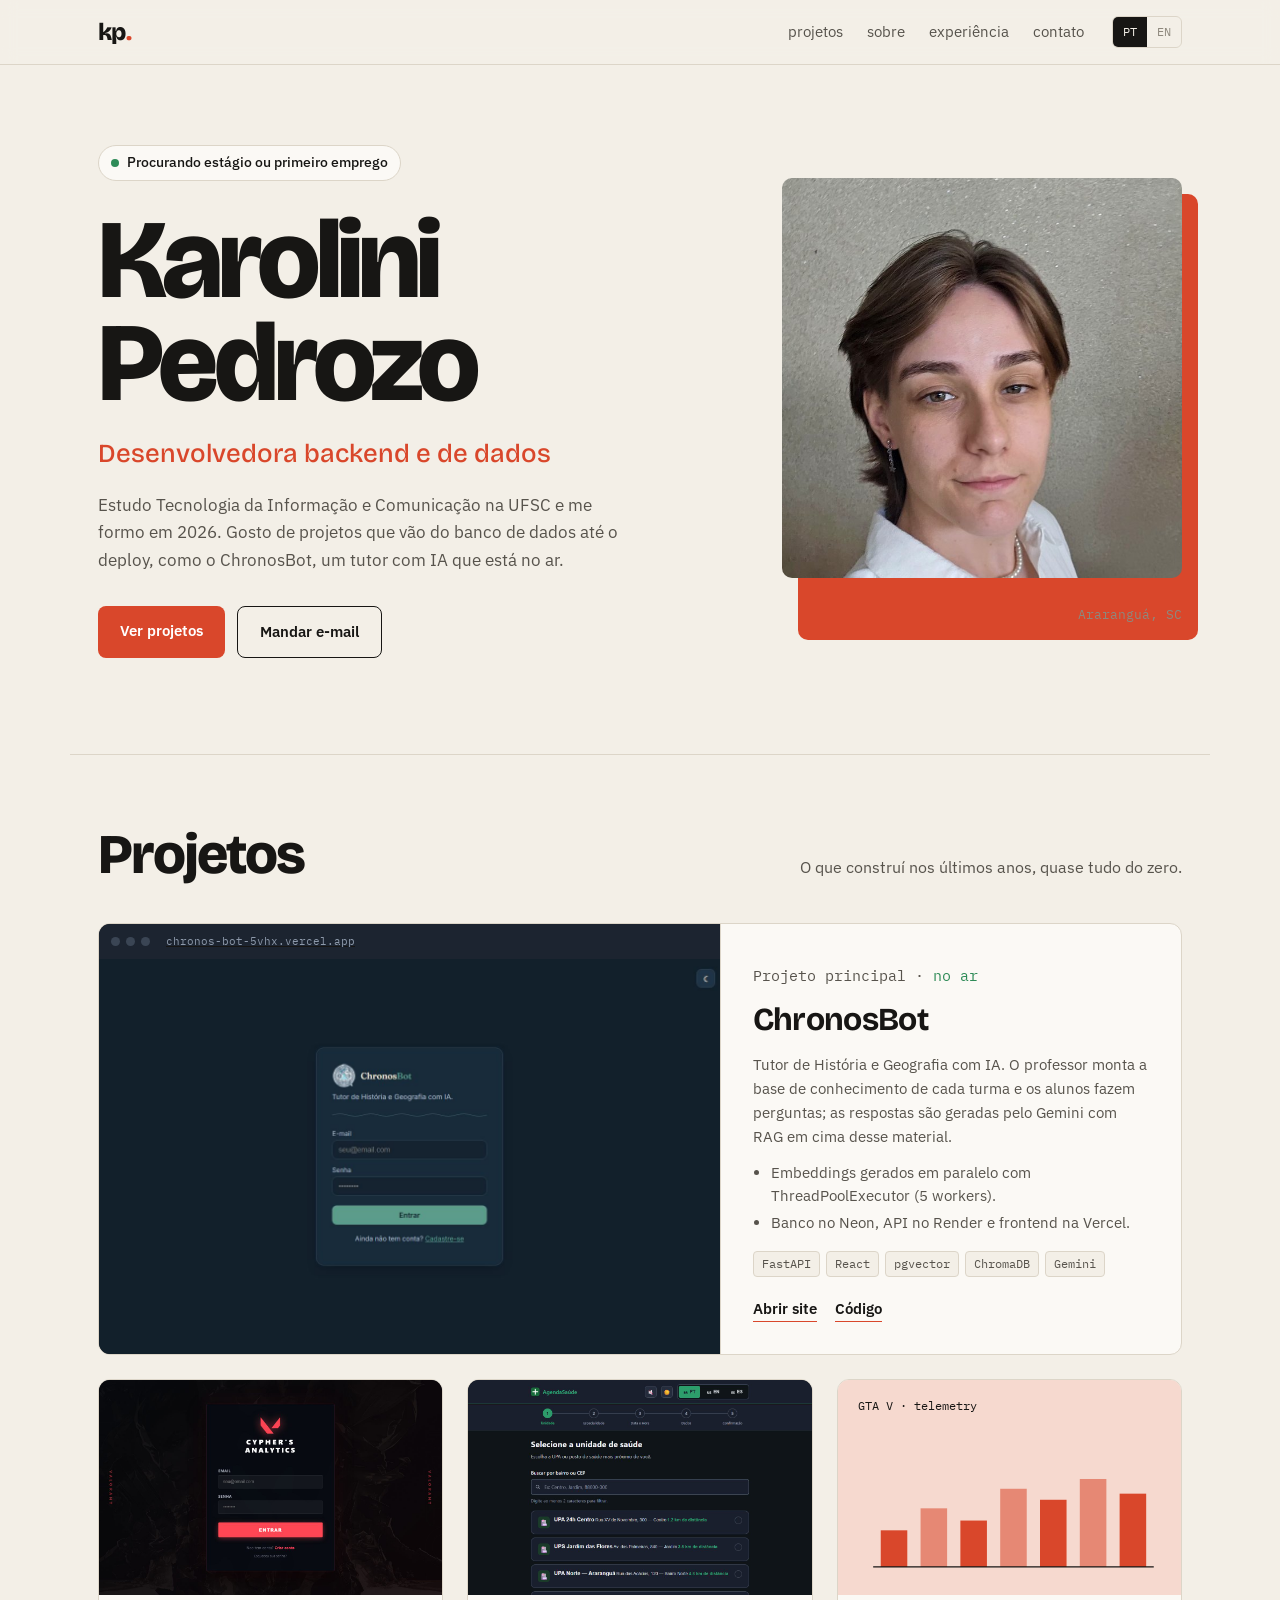
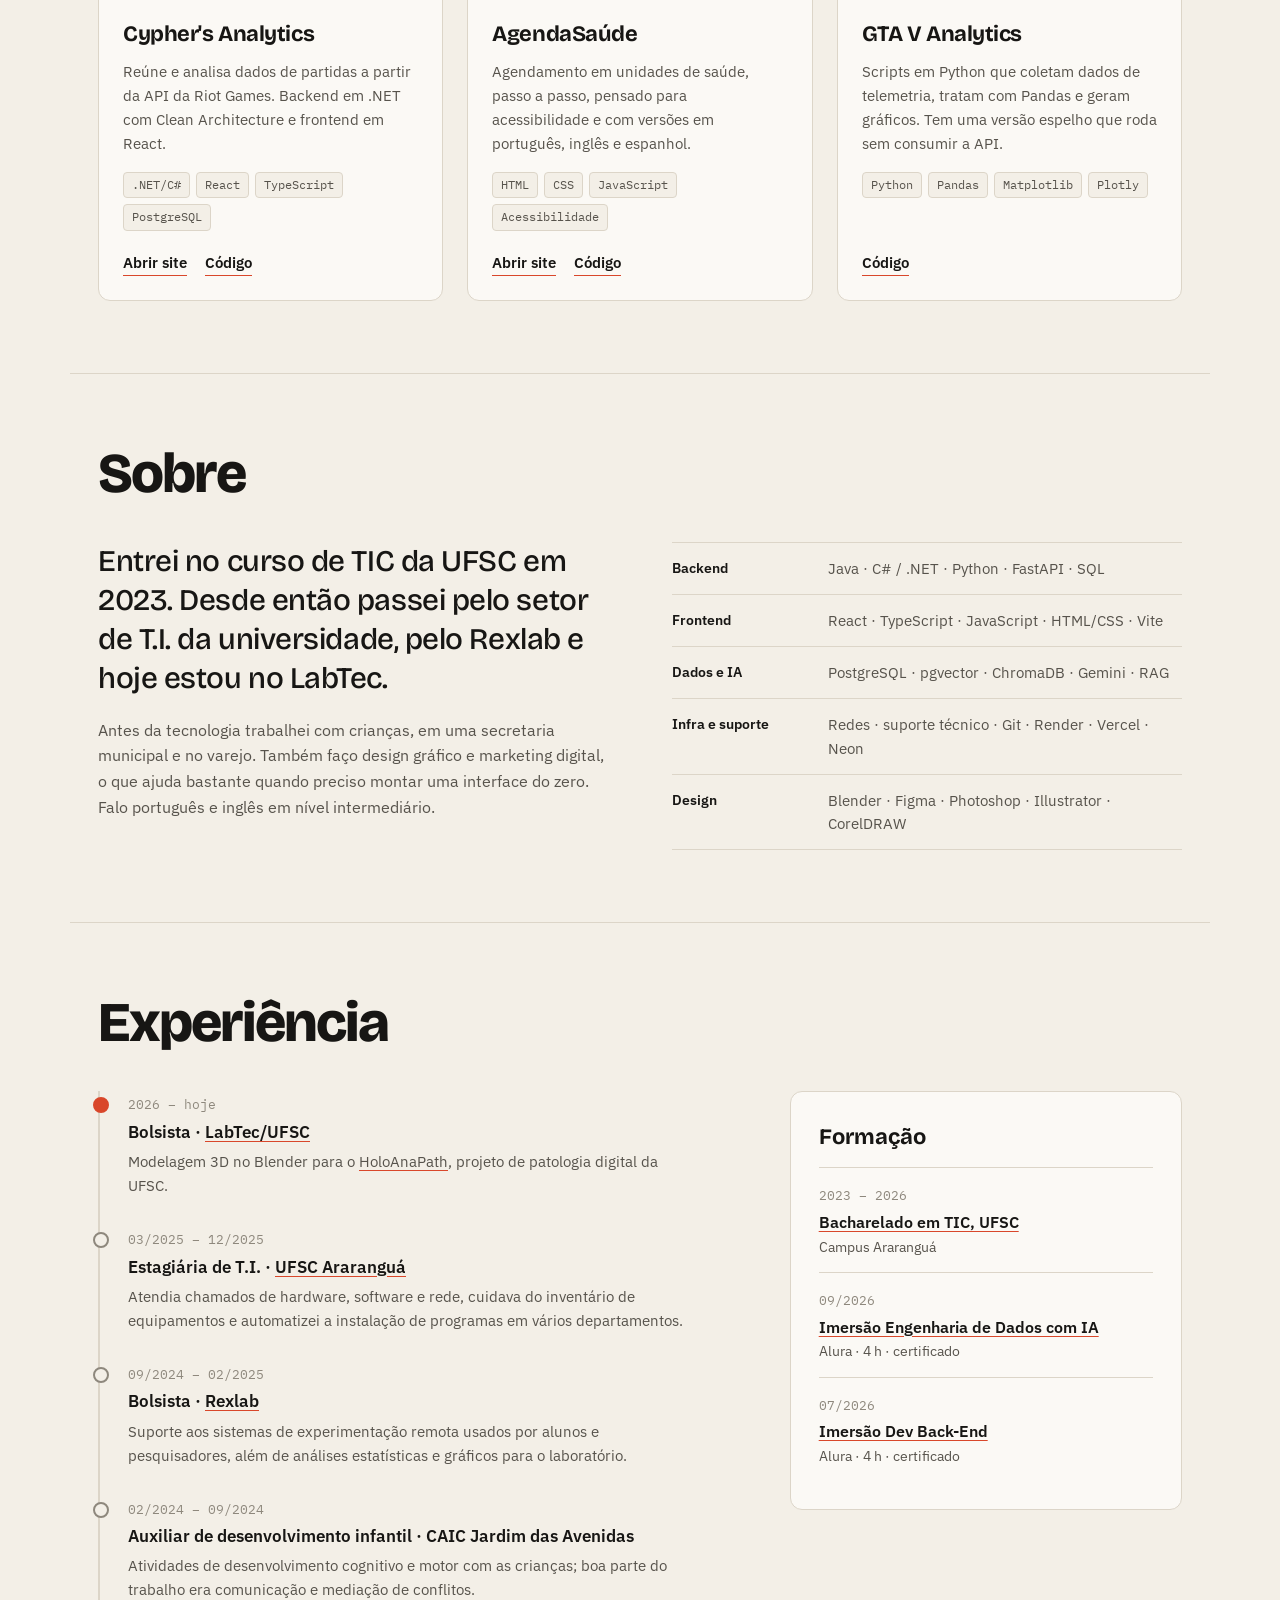
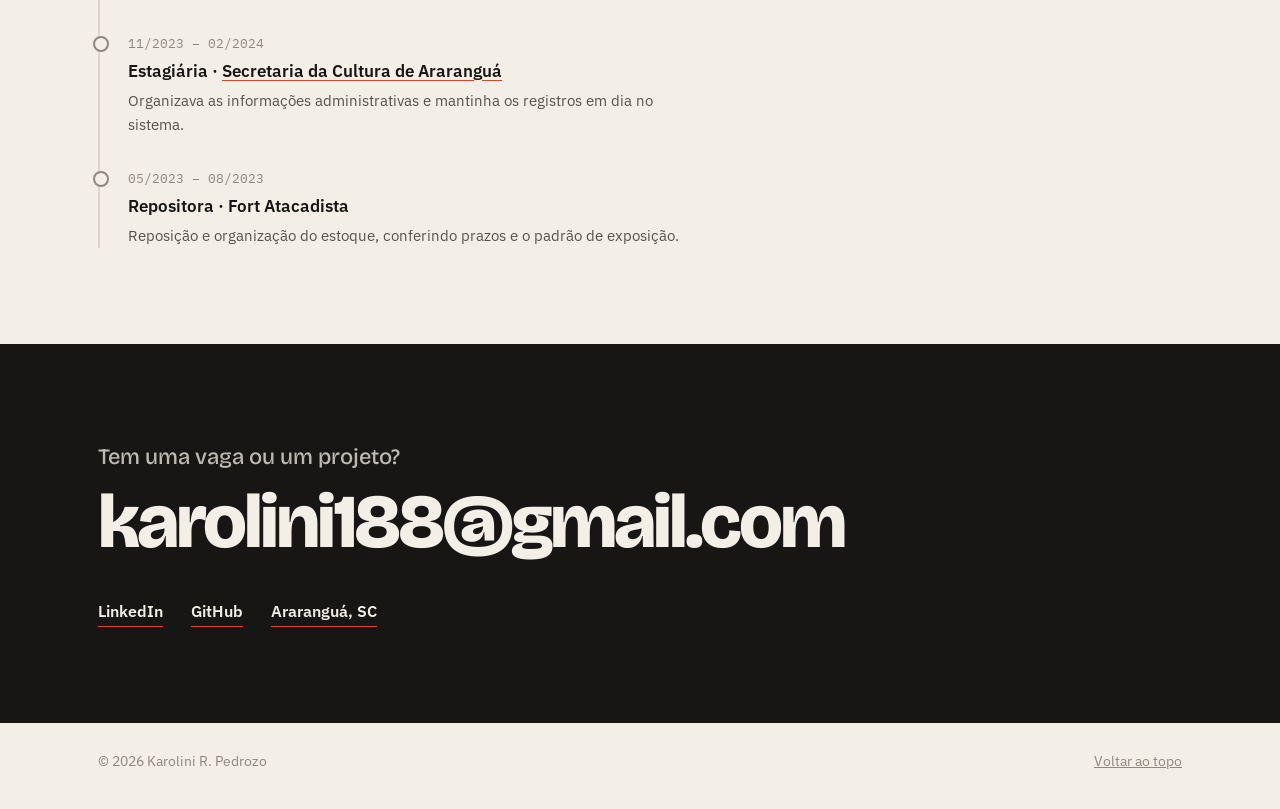
==== commit 93fe80e6: "Dá cara de portfólio: capa com foto, projetos com imagens e mais cor Adiciona capturas de tela dos p" ====
--- a/index.html
+++ b/index.html
@@ -3,371 +3,223 @@
 <head>
 <meta charset="UTF-8">
 <meta name="viewport" content="width=device-width, initial-scale=1.0">
-<title>Karolini R. Pedrozo</title>
-<meta name="description" content="Karolini Ronzani Pedrozo, estudante de TIC na UFSC. Backend, dados e alguns projetos com IA.">
+<title>Karolini R. Pedrozo · Portfólio</title>
+<meta name="description" content="Portfólio de Karolini Ronzani Pedrozo, estudante de TIC na UFSC. Backend, dados e projetos com IA.">
 <link rel="preconnect" href="https://fonts.googleapis.com">
 <link rel="preconnect" href="https://fonts.gstatic.com" crossorigin>
-<link href="https://fonts.googleapis.com/css2?family=Newsreader:opsz,wght@6..72,400;6..72,500&family=IBM+Plex+Sans:wght@400;500;600&family=IBM+Plex+Mono:wght@400;500&display=swap" rel="stylesheet">
-<style>
-  :root{
-    --bg:#F5F3EE;
-    --ink:#1D1C1A;
-    --soft:#5F5B54;
-    --faint:#8C877E;
-    --line:#DDD8CE;
-    --accent:#1F6F66;
-
-    --serif:'Newsreader', Georgia, serif;
-    --sans:'IBM Plex Sans', system-ui, sans-serif;
-    --mono:'IBM Plex Mono', ui-monospace, monospace;
-  }
-  @media (prefers-color-scheme: dark){
-    :root{
-      --bg:#141413;
-      --ink:#E9E6DF;
-      --soft:#A7A299;
-      --faint:#7A766E;
-      --line:#2E2D2A;
-      --accent:#6CC2B6;
-    }
-  }
-
-  *{margin:0; padding:0; box-sizing:border-box;}
-  html{scroll-behavior:smooth;}
-  body{background:var(--bg); color:var(--ink); font-family:var(--sans); font-size:16px; line-height:1.6; -webkit-font-smoothing:antialiased;}
-  ::selection{background:var(--accent); color:var(--bg);}
-  a{color:inherit; text-decoration:underline; text-decoration-color:var(--line); text-underline-offset:3px; text-decoration-thickness:1px; transition:text-decoration-color .15s, color .15s;}
-  a:hover{color:var(--accent); text-decoration-color:currentColor;}
-  :focus-visible{outline:2px solid var(--accent); outline-offset:2px;}
-  button{font:inherit; cursor:pointer;}
-
-  .wrap{max-width:820px; margin:0 auto; padding:0 24px;}
-
-  /* Cabeçalho */
-  header{padding:28px 0 0;}
-  .header-bar{display:flex; justify-content:space-between; align-items:baseline; gap:16px; flex-wrap:wrap;}
-  .logo{font-family:var(--serif); font-size:19px; text-decoration:none;}
-  nav{display:flex; gap:18px; flex-wrap:wrap; font-size:14px; color:var(--soft);}
-  nav a{text-decoration:none;}
-  .lang-toggle{display:inline-flex; gap:2px; font-family:var(--mono); font-size:12px;}
-  .lang-toggle button{background:none; border:none; color:var(--faint); padding:2px 4px;}
-  .lang-toggle button[aria-pressed="true"]{color:var(--ink); text-decoration:underline; text-underline-offset:3px;}
-  .header-right{display:flex; align-items:baseline; gap:22px; flex-wrap:wrap;}
-
-  /* Abertura */
-  .intro{padding:88px 0 64px;}
-  .intro h1{font-family:var(--serif); font-weight:400; font-size:clamp(36px,6vw,52px); line-height:1.1; letter-spacing:-.01em;}
-  .intro .role{margin-top:10px; color:var(--soft);}
-  .intro .lead{margin-top:28px; max-width:600px; font-size:17px;}
-  .intro .status{margin-top:20px; max-width:600px; color:var(--soft);}
-  .intro .links{margin-top:28px; display:flex; gap:20px; flex-wrap:wrap; font-size:15px;}
-
-  /* Seções: rótulo à esquerda, conteúdo à direita */
-  section{display:grid; grid-template-columns:150px 1fr; gap:24px; padding:44px 0; border-top:1px solid var(--line);}
-  section > h2{font-family:var(--sans); font-size:13px; font-weight:500; color:var(--faint); padding-top:3px;}
-  section p + p{margin-top:14px;}
-  .muted{color:var(--soft);}
-
-  .about{display:grid; grid-template-columns:1fr 132px; gap:28px; align-items:start;}
-  .about img{width:132px; height:132px; object-fit:cover; border-radius:2px; filter:saturate(.9);}
-
-  /* Ferramentas */
-  .tools{display:grid; grid-template-columns:130px 1fr; gap:8px 20px; font-size:15px;}
-  .tools dt{color:var(--soft);}
-
-  /* Projetos */
-  .project + .project{margin-top:36px;}
-  .project h3{font-family:var(--serif); font-weight:500; font-size:22px; line-height:1.3;}
-  .project h3 a{text-decoration:none;}
-  .project .meta{margin-top:2px; font-family:var(--mono); font-size:12.5px; color:var(--faint);}
-  .project .meta a{color:var(--soft);}
-  .project p{margin-top:10px; max-width:600px;}
-  .project ul{margin-top:10px; padding-left:18px; max-width:600px; color:var(--soft); font-size:15px;}
-  .project li + li{margin-top:4px;}
-  .note{font-size:11.5px; font-family:var(--mono); color:var(--accent); border:1px solid currentColor; padding:1px 6px; border-radius:2px; vertical-align:3px; margin-left:6px;}
-
-  /* Experiência e formação */
-  .entries{list-style:none;}
-  .entry{display:grid; grid-template-columns:150px 1fr; gap:4px 20px;}
-  .entry + .entry{margin-top:26px;}
-  .entry .when{font-family:var(--mono); font-size:13px; color:var(--faint); padding-top:2px;}
-  .entry .what{font-weight:500;}
-  .entry .what .org{font-weight:400; color:var(--soft);}
-  .entry p{margin-top:4px; color:var(--soft); font-size:15px; max-width:560px;}
-
-  /* Contato */
-  .contact-list{list-style:none; display:grid; grid-template-columns:110px 1fr; gap:6px 20px; margin-top:16px;}
-  .contact-list dt{color:var(--soft);}
-
-  footer{padding:40px 0 56px; border-top:1px solid var(--line); font-size:13px; color:var(--faint);}
-
-  @media (max-width:680px){
-    .intro{padding:56px 0 44px;}
-    section{grid-template-columns:1fr; gap:14px; padding:36px 0;}
-    .about{grid-template-columns:1fr;}
-    .about img{order:-1; width:96px; height:96px;}
-    .entry{grid-template-columns:1fr;}
-    .tools{grid-template-columns:1fr; gap:2px;}
-    .tools dd{margin-bottom:10px;}
-  }
-</style>
+<link href="https://fonts.googleapis.com/css2?family=Bricolage+Grotesque:opsz,wght@12..96,500;12..96,700;12..96,800&family=IBM+Plex+Sans:wght@400;500;600&family=IBM+Plex+Mono:wght@400;500&display=swap" rel="stylesheet">
+<link rel="stylesheet" href="css/style.css">
 </head>
 <body>
 
-<header>
+<header class="site-header">
   <div class="wrap header-bar">
-    <a class="logo" href="#top">Karolini R. Pedrozo</a>
-    <div class="header-right">
-      <nav>
-        <a href="#sobre" data-i18n="nav.about">sobre</a>
-        <a href="#projetos" data-i18n="nav.projects">projetos</a>
-        <a href="#experiencia" data-i18n="nav.experience">experiência</a>
-        <a href="#contato" data-i18n="nav.contact">contato</a>
-      </nav>
-      <div class="lang-toggle" role="group" aria-label="Idioma / Language">
-        <button id="btnPt" aria-pressed="true" onclick="setLang('pt')">pt</button>
-        <button id="btnEn" aria-pressed="false" onclick="setLang('en')">en</button>
-      </div>
+    <a class="mark" href="#top" aria-label="Início">kp<span>.</span></a>
+    <nav>
+      <a href="#projetos" data-i18n="nav.projects">projetos</a>
+      <a href="#sobre" data-i18n="nav.about">sobre</a>
+      <a href="#experiencia" data-i18n="nav.experience">experiência</a>
+      <a href="#contato" data-i18n="nav.contact">contato</a>
+    </nav>
+    <div class="lang-toggle" role="group" aria-label="Idioma / Language">
+      <button id="btnPt" aria-pressed="true">PT</button>
+      <button id="btnEn" aria-pressed="false">EN</button>
     </div>
   </div>
 </header>
 
-<main class="wrap" id="top">
-
-  <div class="intro">
-    <h1>Karolini R. Pedrozo</h1>
-    <p class="role" data-i18n="intro.role">Backend e dados · Araranguá, SC</p>
-    <p class="lead" data-i18n="intro.lead">Estudo Tecnologia da Informação e Comunicação na UFSC e me formo em 2026. Já trabalhei com suporte de T.I., redes e gestão de dados, e é para backend e dados que quero seguir. Meu principal projeto pessoal é o <a href="https://chronos-bot-5vhx.vercel.app/" target="_blank" rel="noopener">ChronosBot</a>, uma plataforma de tutoria com IA.</p>
-    <p class="status" data-i18n="intro.status">Procuro estágio ou primeiro emprego em desenvolvimento, suporte de T.I. ou dados.</p>
-    <div class="links">
-      <a href="mailto:karolini188@gmail.com">karolini188@gmail.com</a>
-      <a href="https://www.linkedin.com/in/karolini-ronzani-pedrozo-48124b268/" target="_blank" rel="noopener">LinkedIn</a>
-      <a href="https://github.com/KaroliniRPedrozo" target="_blank" rel="noopener">GitHub</a>
-    </div>
-  </div>
-
-  <section id="sobre">
-    <h2 data-i18n="about.h2">Sobre</h2>
-    <div class="about">
-      <div>
-        <p data-i18n="about.p1">Entrei no curso de TIC da UFSC em 2023, no campus de Araranguá. Desde então fiz estágio no setor de T.I. da universidade, fui bolsista no Rexlab, onde dava suporte aos sistemas de experimentação remota e fazia análises de dados, e hoje sou bolsista no LabTec.</p>
-        <p data-i18n="about.p2">Antes da área de tecnologia trabalhei com crianças, em uma secretaria municipal e no varejo. Também faço design gráfico e marketing digital, o que acaba ajudando quando preciso montar uma interface do zero.</p>
-        <p data-i18n="about.p3">Falo português e inglês em nível intermediário.</p>
+<main id="top">
+
+  <section class="hero wrap">
+    <div class="hero-text">
+      <p class="status"><span class="dot" aria-hidden="true"></span><span data-i18n="hero.status">Procurando estágio ou primeiro emprego</span></p>
+      <h1>Karolini<br>Pedrozo</h1>
+      <p class="hero-role" data-i18n="hero.role">Desenvolvedora backend e de dados</p>
+      <p class="hero-lead" data-i18n="hero.lead">Estudo Tecnologia da Informação e Comunicação na UFSC e me formo em 2026. Gosto de projetos que vão do banco de dados até o deploy, como o ChronosBot, um tutor com IA que está no ar.</p>
+      <div class="hero-actions">
+        <a class="btn btn-solid" href="#projetos" data-i18n="hero.cta1">Ver projetos</a>
+        <a class="btn btn-line" href="mailto:karolini188@gmail.com" data-i18n="hero.cta2">Mandar e-mail</a>
       </div>
-      <img src="[data-uri]" alt="Foto de Karolini R. Pedrozo" data-i18n-alt="about.alt" width="132" height="132">
-    </div>
-  </section>
-
-  <section id="ferramentas">
-    <h2 data-i18n="tools.h2">Ferramentas</h2>
-    <dl class="tools">
-      <dt>Backend</dt><dd>Java, C# / .NET, Python (FastAPI), SQL</dd>
-      <dt>Frontend</dt><dd>React, JavaScript, TypeScript, HTML e CSS, Vite</dd>
-      <dt data-i18n="tools.data">Dados e IA</dt><dd data-i18n="tools.data.v">PostgreSQL com pgvector, ChromaDB, API do Gemini, RAG</dd>
-      <dt data-i18n="tools.infra">Infra e suporte</dt><dd data-i18n="tools.infra.v">Suporte técnico, redes, Git, Render, Vercel, Neon</dd>
-      <dt>Design</dt><dd>Blender, Figma, Photoshop, Illustrator, CorelDRAW, GIMP</dd>
-    </dl>
-  </section>
-
-  <section id="projetos">
-    <h2 data-i18n="projects.h2">Projetos</h2>
-    <div>
-      <article class="project">
-        <h3><a href="https://chronos-bot-5vhx.vercel.app/" target="_blank" rel="noopener">ChronosBot</a><span class="note" data-i18n="projects.live">no ar</span></h3>
-        <div class="meta">FastAPI · React · PostgreSQL/pgvector · ChromaDB · Gemini · <a href="https://github.com/KaroliniRPedrozo/ChronosBot" target="_blank" rel="noopener" data-i18n="projects.code">código</a></div>
+    </div>
+    <figure class="hero-photo">
+      <img src="img/foto.jpg" alt="Foto de Karolini R. Pedrozo" data-i18n-alt="about.alt" width="700" height="700">
+      <figcaption>Araranguá, SC</figcaption>
+    </figure>
+  </section>
+
+  <section id="projetos" class="wrap block">
+    <div class="block-head">
+      <h2 data-i18n="projects.h2">Projetos</h2>
+      <p data-i18n="projects.p">O que construí nos últimos anos, quase tudo do zero.</p>
+    </div>
+
+    <article class="project featured">
+      <a class="shot" href="https://chronos-bot-5vhx.vercel.app/" target="_blank" rel="noopener" tabindex="-1" aria-hidden="true">
+        <span class="shot-bar"><i></i><i></i><i></i><span>chronos-bot-5vhx.vercel.app</span></span>
+        <img src="img/chronos.jpg" alt="" loading="lazy" width="1280" height="800">
+      </a>
+      <div class="project-body">
+        <p class="kicker"><span data-i18n="projects.chronos.kicker">Projeto principal</span> · <span class="live" data-i18n="projects.live">no ar</span></p>
+        <h3><a href="https://chronos-bot-5vhx.vercel.app/" target="_blank" rel="noopener">ChronosBot</a></h3>
         <p data-i18n="projects.chronos.desc">Tutor de História e Geografia com IA. O professor monta a base de conhecimento de cada turma e os alunos fazem perguntas; as respostas são geradas pelo Gemini com RAG em cima desse material.</p>
         <ul>
-          <li data-i18n="projects.chronos.h1">Embeddings e respostas pela API do Gemini.</li>
-          <li data-i18n="projects.chronos.h2">Geração de embeddings em paralelo com ThreadPoolExecutor (5 workers).</li>
-          <li data-i18n="projects.chronos.h3">Banco no Neon, API no Render e frontend na Vercel.</li>
+          <li data-i18n="projects.chronos.h1">Embeddings gerados em paralelo com ThreadPoolExecutor (5 workers).</li>
+          <li data-i18n="projects.chronos.h2">Banco no Neon, API no Render e frontend na Vercel.</li>
         </ul>
+        <div class="tags"><span>FastAPI</span><span>React</span><span>pgvector</span><span>ChromaDB</span><span>Gemini</span></div>
+        <div class="project-links">
+          <a href="https://chronos-bot-5vhx.vercel.app/" target="_blank" rel="noopener" data-i18n="projects.site">Abrir site</a>
+          <a href="https://github.com/KaroliniRPedrozo/ChronosBot" target="_blank" rel="noopener" data-i18n="projects.code">Código</a>
+        </div>
+      </div>
+    </article>
+
+    <div class="project-grid">
+      <article class="project">
+        <a class="shot" href="https://cyphers-analytics.vercel.app/" target="_blank" rel="noopener" tabindex="-1" aria-hidden="true">
+          <img src="img/cyphers.jpg" alt="" loading="lazy" width="1280" height="800">
+        </a>
+        <div class="project-body">
+          <h3><a href="https://cyphers-analytics.vercel.app/" target="_blank" rel="noopener">Cypher's Analytics</a></h3>
+          <p data-i18n="projects.cyphers.desc">Reúne e analisa dados de partidas a partir da API da Riot Games. Backend em .NET com Clean Architecture e frontend em React.</p>
+          <div class="tags"><span>.NET/C#</span><span>React</span><span>TypeScript</span><span>PostgreSQL</span></div>
+          <div class="project-links">
+            <a href="https://cyphers-analytics.vercel.app/" target="_blank" rel="noopener" data-i18n="projects.site">Abrir site</a>
+            <a href="https://github.com/KaroliniRPedrozo/CyphersAnalytics" target="_blank" rel="noopener" data-i18n="projects.code">Código</a>
+          </div>
+        </div>
       </article>
 
       <article class="project">
-        <h3><a href="https://cyphers-analytics.vercel.app/" target="_blank" rel="noopener">Cypher's Analytics</a></h3>
-        <div class="meta">.NET/C# · React · TypeScript · PostgreSQL · Riot API · <a href="https://github.com/KaroliniRPedrozo/CyphersAnalytics" target="_blank" rel="noopener" data-i18n="projects.code">código</a></div>
-        <p data-i18n="projects.cyphers.desc">Reúne e analisa dados de partidas a partir da API da Riot Games.</p>
-        <ul>
-          <li data-i18n="projects.cyphers.h1">Backend em .NET/C# com Clean Architecture e endpoints REST assíncronos.</li>
-          <li data-i18n="projects.cyphers.h2">Frontend em React com TypeScript e estado global.</li>
-          <li data-i18n="projects.cyphers.h3">Modelagem relacional e otimização de consultas no PostgreSQL.</li>
-        </ul>
+        <a class="shot" href="https://karolinirpedrozo.github.io/AgendaSaude/" target="_blank" rel="noopener" tabindex="-1" aria-hidden="true">
+          <img src="img/agenda.jpg" alt="" loading="lazy" width="1280" height="800">
+        </a>
+        <div class="project-body">
+          <h3><a href="https://karolinirpedrozo.github.io/AgendaSaude/" target="_blank" rel="noopener">AgendaSaúde</a></h3>
+          <p data-i18n="projects.agenda.desc">Agendamento em unidades de saúde, passo a passo, pensado para acessibilidade e com versões em português, inglês e espanhol.</p>
+          <div class="tags"><span>HTML</span><span>CSS</span><span>JavaScript</span><span data-i18n="projects.agenda.tag">Acessibilidade</span></div>
+          <div class="project-links">
+            <a href="https://karolinirpedrozo.github.io/AgendaSaude/" target="_blank" rel="noopener" data-i18n="projects.site">Abrir site</a>
+            <a href="https://github.com/KaroliniRPedrozo/IHC-Acessibilidade" target="_blank" rel="noopener" data-i18n="projects.code">Código</a>
+          </div>
+        </div>
       </article>
 
       <article class="project">
-        <h3><a href="https://github.com/KaroliniRPedrozo/GTA-V-Charts-With-API" target="_blank" rel="noopener">GTA V Analytics &amp; Telemetry</a></h3>
-        <div class="meta">Python · Pandas · Matplotlib · Plotly</div>
-        <p data-i18n="projects.gta.desc">Scripts em Python que coletam dados de telemetria, tratam com Pandas e geram gráficos. Tem um repositório espelho que roda sem consumir a API, para comparar as duas arquiteturas.</p>
+        <a class="shot shot-chart" href="https://github.com/KaroliniRPedrozo/GTA-V-Charts-With-API" target="_blank" rel="noopener" tabindex="-1" aria-hidden="true">
+          <svg viewBox="0 0 320 200" preserveAspectRatio="none">
+            <g class="bars"><rect x="24" y="120" width="28" height="60"/><rect x="66" y="84" width="28" height="96"/><rect x="108" y="104" width="28" height="76"/><rect x="150" y="52" width="28" height="128"/><rect x="192" y="70" width="28" height="110"/><rect x="234" y="36" width="28" height="144"/><rect x="276" y="60" width="28" height="120"/></g>
+            <line x1="16" y1="180" x2="312" y2="180"/>
+          </svg>
+          <span class="chart-label">GTA V · telemetry</span>
+        </a>
+        <div class="project-body">
+          <h3><a href="https://github.com/KaroliniRPedrozo/GTA-V-Charts-With-API" target="_blank" rel="noopener">GTA V Analytics</a></h3>
+          <p data-i18n="projects.gta.desc">Scripts em Python que coletam dados de telemetria, tratam com Pandas e geram gráficos. Tem uma versão espelho que roda sem consumir a API.</p>
+          <div class="tags"><span>Python</span><span>Pandas</span><span>Matplotlib</span><span>Plotly</span></div>
+          <div class="project-links">
+            <a href="https://github.com/KaroliniRPedrozo/GTA-V-Charts-With-API" target="_blank" rel="noopener" data-i18n="projects.code">Código</a>
+          </div>
+        </div>
       </article>
-
-      <article class="project">
-        <h3><a href="https://karolinirpedrozo.github.io/AgendaSaude/" target="_blank" rel="noopener">AgendaSaúde</a></h3>
-        <div class="meta">HTML · CSS · JavaScript · i18n · <a href="https://github.com/KaroliniRPedrozo/IHC-Acessibilidade" target="_blank" rel="noopener" data-i18n="projects.code">código</a></div>
-        <p data-i18n="projects.agenda.desc">Página de agendamento pensada para acessibilidade, com versão em mais de um idioma.</p>
-      </article>
-    </div>
-  </section>
-
-  <section id="experiencia">
-    <h2 data-i18n="exp.h2">Experiência</h2>
-    <ol class="entries">
-      <li class="entry">
-        <div class="when" data-i18n="exp.labtec.date">2026 – hoje</div>
-        <div>
-          <div class="what" data-i18n="exp.labtec.title">Bolsista <span class="org">· <a href="https://labtec.ufsc.br/" target="_blank" rel="noopener">LabTec/UFSC</a></span></div>
+    </div>
+  </section>
+
+  <section id="sobre" class="wrap block about">
+    <div class="block-head">
+      <h2 data-i18n="about.h2">Sobre</h2>
+    </div>
+    <div class="about-text">
+      <p class="big" data-i18n="about.p1">Entrei no curso de TIC da UFSC em 2023. Desde então passei pelo setor de T.I. da universidade, pelo Rexlab e hoje estou no LabTec.</p>
+      <p data-i18n="about.p2">Antes da tecnologia trabalhei com crianças, em uma secretaria municipal e no varejo. Também faço design gráfico e marketing digital, o que ajuda bastante quando preciso montar uma interface do zero. Falo português e inglês em nível intermediário.</p>
+    </div>
+    <div class="tools">
+      <div><h3>Backend</h3><p>Java · C# / .NET · Python · FastAPI · SQL</p></div>
+      <div><h3>Frontend</h3><p>React · TypeScript · JavaScript · HTML/CSS · Vite</p></div>
+      <div><h3 data-i18n="tools.data">Dados e IA</h3><p>PostgreSQL · pgvector · ChromaDB · Gemini · RAG</p></div>
+      <div><h3 data-i18n="tools.infra">Infra e suporte</h3><p data-i18n="tools.infra.v">Redes · suporte técnico · Git · Render · Vercel · Neon</p></div>
+      <div><h3>Design</h3><p>Blender · Figma · Photoshop · Illustrator · CorelDRAW</p></div>
+    </div>
+  </section>
+
+  <section id="experiencia" class="wrap block">
+    <div class="block-head">
+      <h2 data-i18n="exp.h2">Experiência</h2>
+    </div>
+    <div class="cv">
+      <ol class="entries">
+        <li>
+          <span class="when" data-i18n="exp.labtec.date">2026 – hoje</span>
+          <h3 data-i18n="exp.labtec.title">Bolsista · <a href="https://labtec.ufsc.br/" target="_blank" rel="noopener">LabTec/UFSC</a></h3>
           <p data-i18n="exp.labtec.desc">Modelagem 3D no Blender para o <a href="https://holoanapath.ufsc.br/" target="_blank" rel="noopener">HoloAnaPath</a>, projeto de patologia digital da UFSC.</p>
-        </div>
-      </li>
-      <li class="entry">
-        <div class="when">03/2025 – 12/2025</div>
-        <div>
-          <div class="what" data-i18n="exp.ti.title">Estagiária de T.I. <span class="org">· <a href="https://sti.ararangua.ufsc.br/" target="_blank" rel="noopener">UFSC Araranguá</a></span></div>
+        </li>
+        <li>
+          <span class="when">03/2025 – 12/2025</span>
+          <h3 data-i18n="exp.ti.title">Estagiária de T.I. · <a href="https://sti.ararangua.ufsc.br/" target="_blank" rel="noopener">UFSC Araranguá</a></h3>
           <p data-i18n="exp.ti.desc">Atendia chamados de hardware, software e rede, cuidava do inventário de equipamentos e automatizei a instalação de programas em vários departamentos.</p>
-        </div>
-      </li>
-      <li class="entry">
-        <div class="when">09/2024 – 02/2025</div>
-        <div>
-          <div class="what" data-i18n="exp.rexlab.title">Bolsista <span class="org">· <a href="https://rexlab.ufsc.br/" target="_blank" rel="noopener">Rexlab</a>, Laboratório de Experimentação Remota</span></div>
-          <p data-i18n="exp.rexlab.desc">Suporte aos sistemas de experimentação remota usados por alunos e pesquisadores. Também fazia análises estatísticas e gráficos para o laboratório.</p>
-        </div>
-      </li>
-      <li class="entry">
-        <div class="when">02/2024 – 09/2024</div>
-        <div>
-          <div class="what" data-i18n="exp.caic.title">Auxiliar de desenvolvimento infantil <span class="org">· CAIC Jardim das Avenidas</span></div>
-          <p data-i18n="exp.caic.desc">Conduzia atividades de desenvolvimento cognitivo e motor com as crianças, e boa parte do trabalho era comunicação e mediação de conflitos.</p>
-        </div>
-      </li>
-      <li class="entry">
-        <div class="when">11/2023 – 02/2024</div>
-        <div>
-          <div class="what" data-i18n="exp.cultura.title">Estagiária <span class="org">· <a href="https://ararangua.sc.gov.br/secretaria-de-educacao-cultura-e-esportes-departamento-de-cultura/" target="_blank" rel="noopener">Secretaria da Cultura de Araranguá</a></span></div>
-          <p data-i18n="exp.cultura.desc">Organizava as informações administrativas da secretaria e mantinha os registros em dia no sistema.</p>
-        </div>
-      </li>
-      <li class="entry">
-        <div class="when">05/2023 – 08/2023</div>
-        <div>
-          <div class="what" data-i18n="exp.fort.title">Repositora <span class="org">· Fort Atacadista</span></div>
+        </li>
+        <li>
+          <span class="when">09/2024 – 02/2025</span>
+          <h3 data-i18n="exp.rexlab.title">Bolsista · <a href="https://rexlab.ufsc.br/" target="_blank" rel="noopener">Rexlab</a></h3>
+          <p data-i18n="exp.rexlab.desc">Suporte aos sistemas de experimentação remota usados por alunos e pesquisadores, além de análises estatísticas e gráficos para o laboratório.</p>
+        </li>
+        <li>
+          <span class="when">02/2024 – 09/2024</span>
+          <h3 data-i18n="exp.caic.title">Auxiliar de desenvolvimento infantil · CAIC Jardim das Avenidas</h3>
+          <p data-i18n="exp.caic.desc">Atividades de desenvolvimento cognitivo e motor com as crianças; boa parte do trabalho era comunicação e mediação de conflitos.</p>
+        </li>
+        <li>
+          <span class="when">11/2023 – 02/2024</span>
+          <h3 data-i18n="exp.cultura.title">Estagiária · <a href="https://ararangua.sc.gov.br/secretaria-de-educacao-cultura-e-esportes-departamento-de-cultura/" target="_blank" rel="noopener">Secretaria da Cultura de Araranguá</a></h3>
+          <p data-i18n="exp.cultura.desc">Organizava as informações administrativas e mantinha os registros em dia no sistema.</p>
+        </li>
+        <li>
+          <span class="when">05/2023 – 08/2023</span>
+          <h3 data-i18n="exp.fort.title">Repositora · Fort Atacadista</h3>
           <p data-i18n="exp.fort.desc">Reposição e organização do estoque, conferindo prazos e o padrão de exposição.</p>
-        </div>
-      </li>
-    </ol>
-  </section>
-
-  <section id="formacao">
-    <h2 data-i18n="edu.h2">Formação</h2>
-    <ol class="entries">
-      <li class="entry">
-        <div class="when">2023 – 2026</div>
-        <div>
-          <div class="what" data-i18n="edu.grad.title">Bacharelado em TIC <span class="org">· <a href="https://tic.ufsc.br/" target="_blank" rel="noopener">UFSC</a>, campus Araranguá</span></div>
-        </div>
-      </li>
-      <li class="entry">
-        <div class="when">09/2026</div>
-        <div>
-          <div class="what" data-i18n="edu.dados.title">Imersão Engenharia de Dados com IA <span class="org">· Alura, 4 h</span></div>
-          <p><a href="https://cursos.alura.com.br/immersion/certificate/870fbf79-d404-41a5-aa83-09f646d0f03c" target="_blank" rel="noopener" data-i18n="edu.cert">certificado</a></p>
-        </div>
-      </li>
-      <li class="entry">
-        <div class="when">07/2026</div>
-        <div>
-          <div class="what" data-i18n="edu.backend.title">Imersão Dev Back-End <span class="org">· Alura, 4 h</span></div>
-          <p><a href="https://cursos.alura.com.br/immersion/certificate/513eef50-46ef-4b8c-b30c-eafadacb5631" target="_blank" rel="noopener" data-i18n="edu.cert">certificado</a></p>
-        </div>
-      </li>
-    </ol>
-  </section>
-
-  <section id="contato">
-    <h2 data-i18n="contact.h2">Contato</h2>
-    <div>
-      <p data-i18n="contact.p">O jeito mais rápido de falar comigo é por e-mail.</p>
-      <dl class="contact-list">
-        <dt>E-mail</dt><dd><a href="mailto:karolini188@gmail.com">karolini188@gmail.com</a></dd>
-        <dt>LinkedIn</dt><dd><a href="https://www.linkedin.com/in/karolini-ronzani-pedrozo-48124b268/" target="_blank" rel="noopener">karolini-ronzani-pedrozo</a></dd>
-        <dt>GitHub</dt><dd><a href="https://github.com/KaroliniRPedrozo" target="_blank" rel="noopener">KaroliniRPedrozo</a></dd>
-        <dt data-i18n="contact.where">Onde</dt><dd><a href="https://maps.app.goo.gl/suQ3AZUwepTVWQcE9" target="_blank" rel="noopener" data-i18n="contact.where.v">Araranguá, SC</a></dd>
-      </dl>
+        </li>
+      </ol>
+
+      <aside class="edu">
+        <h3 class="edu-title" data-i18n="edu.h2">Formação</h3>
+        <div class="edu-item">
+          <span class="when">2023 – 2026</span>
+          <p class="edu-name"><a href="https://tic.ufsc.br/" target="_blank" rel="noopener" data-i18n="edu.grad.title">Bacharelado em TIC, UFSC</a></p>
+          <p class="edu-meta" data-i18n="edu.grad.meta">Campus Araranguá</p>
+        </div>
+        <div class="edu-item">
+          <span class="when">09/2026</span>
+          <p class="edu-name"><a href="https://cursos.alura.com.br/immersion/certificate/870fbf79-d404-41a5-aa83-09f646d0f03c" target="_blank" rel="noopener" data-i18n="edu.dados.title">Imersão Engenharia de Dados com IA</a></p>
+          <p class="edu-meta" data-i18n="edu.meta">Alura · 4 h · certificado</p>
+        </div>
+        <div class="edu-item">
+          <span class="when">07/2026</span>
+          <p class="edu-name"><a href="https://cursos.alura.com.br/immersion/certificate/513eef50-46ef-4b8c-b30c-eafadacb5631" target="_blank" rel="noopener" data-i18n="edu.backend.title">Imersão Dev Back-End</a></p>
+          <p class="edu-meta" data-i18n="edu.meta">Alura · 4 h · certificado</p>
+        </div>
+      </aside>
+    </div>
+  </section>
+
+  <section id="contato" class="contact">
+    <div class="wrap">
+      <p class="contact-kicker" data-i18n="contact.kicker">Tem uma vaga ou um projeto?</p>
+      <a class="contact-email" href="mailto:karolini188@gmail.com">karolini188@gmail.com</a>
+      <div class="contact-links">
+        <a href="https://www.linkedin.com/in/karolini-ronzani-pedrozo-48124b268/" target="_blank" rel="noopener">LinkedIn</a>
+        <a href="https://github.com/KaroliniRPedrozo" target="_blank" rel="noopener">GitHub</a>
+        <a href="https://maps.app.goo.gl/suQ3AZUwepTVWQcE9" target="_blank" rel="noopener" data-i18n="contact.where">Araranguá, SC</a>
+      </div>
     </div>
   </section>
 
 </main>
 
-<footer>
-  <div class="wrap">© 2026 Karolini R. Pedrozo</div>
+<footer class="wrap site-footer">
+  <span>© 2026 Karolini R. Pedrozo</span>
+  <a href="#top" data-i18n="footer.top">Voltar ao topo</a>
 </footer>
 
-<script>
-  const translations = {
-    en: {
-      "nav.about":"about", "nav.projects":"projects", "nav.experience":"experience", "nav.contact":"contact",
-      "intro.role":"Backend and data · Araranguá, Brazil",
-      "intro.lead":'I study Information and Communication Technology at UFSC and graduate in 2026. I\'ve worked in IT support, networking and data management, and backend and data is where I want to go next. My main side project is <a href="https://chronos-bot-5vhx.vercel.app/" target="_blank" rel="noopener">ChronosBot</a>, an AI tutoring platform.',
-      "intro.status":"I'm looking for an internship or first job in software development, IT support or data.",
-      "about.h2":"About",
-      "about.p1":"I started the ICT degree at UFSC in 2023, on the Araranguá campus. Since then I've interned at the university's IT department, held a research fellowship at Rexlab, where I supported the remote experimentation systems and did data analysis, and I'm now a fellow at LabTec.",
-      "about.p2":"Before tech I worked with children, at a municipal department and in retail. I also do graphic design and digital marketing, which comes in handy when I have to build an interface from scratch.",
-      "about.p3":"I speak Portuguese and intermediate English.",
-      "about.alt":"Photo of Karolini R. Pedrozo",
-      "tools.h2":"Tools",
-      "tools.data":"Data and AI", "tools.data.v":"PostgreSQL with pgvector, ChromaDB, Gemini API, RAG",
-      "tools.infra":"Infra and support", "tools.infra.v":"Technical support, networking, Git, Render, Vercel, Neon",
-      "projects.h2":"Projects", "projects.live":"live", "projects.code":"code",
-      "projects.chronos.desc":"An AI tutor for History and Geography. Teachers build a knowledge base for each class and students ask questions; Gemini answers using RAG over that material.",
-      "projects.chronos.h1":"Embeddings and answers through the Gemini API.",
-      "projects.chronos.h2":"Embeddings generated in parallel with ThreadPoolExecutor (5 workers).",
-      "projects.chronos.h3":"Database on Neon, API on Render, frontend on Vercel.",
-      "projects.cyphers.desc":"Collects and analyzes match data from the Riot Games API.",
-      "projects.cyphers.h1":".NET/C# backend with Clean Architecture and async REST endpoints.",
-      "projects.cyphers.h2":"React and TypeScript frontend with global state.",
-      "projects.cyphers.h3":"Relational modeling and query tuning in PostgreSQL.",
-      "projects.gta.desc":"Python scripts that collect telemetry data, clean it with Pandas and plot it. There's a mirror repository that runs without calling the API, to compare both architectures.",
-      "projects.agenda.desc":"A scheduling page designed around accessibility, available in more than one language.",
-      "exp.h2":"Experience",
-      "exp.labtec.date":"2026 – now",
-      "exp.labtec.title":'Research fellow <span class="org">· <a href="https://labtec.ufsc.br/" target="_blank" rel="noopener">LabTec/UFSC</a></span>',
-      "exp.labtec.desc":'3D modeling in Blender for <a href="https://holoanapath.ufsc.br/" target="_blank" rel="noopener">HoloAnaPath</a>, a UFSC digital pathology project.',
-      "exp.ti.title":'IT intern <span class="org">· <a href="https://sti.ararangua.ufsc.br/" target="_blank" rel="noopener">UFSC Araranguá</a></span>',
-      "exp.ti.desc":"Handled hardware, software and network tickets, kept the equipment inventory, and automated software installs across several departments.",
-      "exp.rexlab.title":'Research fellow <span class="org">· <a href="https://rexlab.ufsc.br/" target="_blank" rel="noopener">Rexlab</a>, Remote Experimentation Lab</span>',
-      "exp.rexlab.desc":"Supported the remote experimentation systems used by students and researchers, and did statistical analysis and charts for the lab.",
-      "exp.caic.title":'Child development assistant <span class="org">· CAIC Jardim das Avenidas</span>',
-      "exp.caic.desc":"Ran cognitive and motor development activities with the kids; a lot of the job was communication and settling conflicts.",
-      "exp.cultura.title":'Intern <span class="org">· <a href="https://ararangua.sc.gov.br/secretaria-de-educacao-cultura-e-esportes-departamento-de-cultura/" target="_blank" rel="noopener">Araranguá Department of Culture</a></span>',
-      "exp.cultura.desc":"Organized the department's administrative information and kept its records up to date in the system.",
-      "exp.fort.title":'Stock assistant <span class="org">· Fort Atacadista</span>',
-      "exp.fort.desc":"Restocked and organized inventory, checking dates and display standards.",
-      "edu.h2":"Education",
-      "edu.grad.title":'BSc in ICT <span class="org">· <a href="https://tic.ufsc.br/" target="_blank" rel="noopener">UFSC</a>, Araranguá campus</span>',
-      "edu.dados.title":'Data Engineering with AI immersion <span class="org">· Alura, 4 h</span>',
-      "edu.backend.title":'Back-End Dev immersion <span class="org">· Alura, 4 h</span>',
-      "edu.cert":"certificate",
-      "contact.h2":"Contact",
-      "contact.p":"Email is the fastest way to reach me.",
-      "contact.where":"Where", "contact.where.v":"Araranguá, Brazil"
-    }
-  };
-
-  const originalPt = {};
-  document.querySelectorAll('[data-i18n]').forEach(el=>{ originalPt[el.getAttribute('data-i18n')] = el.innerHTML; });
-  document.querySelectorAll('[data-i18n-alt]').forEach(el=>{ originalPt[el.getAttribute('data-i18n-alt')] = el.alt; });
-
-  function setLang(lang){
-    document.getElementById('htmlRoot').lang = lang === 'en' ? 'en' : 'pt-BR';
-    document.getElementById('btnPt').setAttribute('aria-pressed', String(lang==='pt'));
-    document.getElementById('btnEn').setAttribute('aria-pressed', String(lang==='en'));
-    const pick = key => lang === 'pt' ? originalPt[key] : translations.en[key];
-    document.querySelectorAll('[data-i18n]').forEach(el=>{
-      const v = pick(el.getAttribute('data-i18n')); if(v !== undefined) el.innerHTML = v;
-    });
-    document.querySelectorAll('[data-i18n-alt]').forEach(el=>{
-      const v = pick(el.getAttribute('data-i18n-alt')); if(v !== undefined) el.alt = v;
-    });
-  }
-</script>
+<script src="js/main.js"></script>
 </body>
 </html>
--- a/css/style.css
+++ b/css/style.css
@@ -0,0 +1,182 @@
+:root{
+  --bg:#F3EFE7;
+  --surface:#FBF9F5;
+  --ink:#171614;
+  --soft:#57534C;
+  --faint:#8E887D;
+  --line:#DCD5C8;
+  --accent:#D9472B;
+  --accent-ink:#FFFFFF;
+  --accent-soft:#F6D9CF;
+  --green:#2E8B57;
+
+  --display:'Bricolage Grotesque', 'IBM Plex Sans', sans-serif;
+  --sans:'IBM Plex Sans', system-ui, sans-serif;
+  --mono:'IBM Plex Mono', ui-monospace, monospace;
+}
+@media (prefers-color-scheme: dark){
+  :root{
+    --bg:#131211;
+    --surface:#1B1A18;
+    --ink:#EDE9E2;
+    --soft:#ABA59B;
+    --faint:#7C776F;
+    --line:#2F2D29;
+    --accent:#FF7752;
+    --accent-ink:#1A0C07;
+    --accent-soft:#3A1F17;
+    --green:#5CC98A;
+  }
+}
+
+*{margin:0; padding:0; box-sizing:border-box;}
+html{scroll-behavior:smooth;}
+body{background:var(--bg); color:var(--ink); font-family:var(--sans); font-size:16px; line-height:1.6; -webkit-font-smoothing:antialiased;}
+::selection{background:var(--accent); color:var(--accent-ink);}
+a{color:inherit;}
+img{display:block; max-width:100%; height:auto;}
+button{font:inherit; cursor:pointer;}
+:focus-visible{outline:2px solid var(--accent); outline-offset:3px;}
+
+.wrap{max-width:1140px; margin:0 auto; padding:0 28px;}
+
+/* Cabeçalho */
+.site-header{position:sticky; top:0; z-index:10; background:color-mix(in srgb, var(--bg) 88%, transparent); backdrop-filter:blur(8px); border-bottom:1px solid var(--line);}
+.header-bar{display:flex; align-items:center; gap:28px; height:64px;}
+.mark{font-family:var(--display); font-weight:800; font-size:24px; text-decoration:none; letter-spacing:-.03em;}
+.mark span{color:var(--accent);}
+nav{display:flex; gap:24px; margin-left:auto; font-size:14.5px;}
+nav a{text-decoration:none; color:var(--soft); transition:color .15s;}
+nav a:hover{color:var(--ink);}
+.lang-toggle{display:flex; border:1px solid var(--line); border-radius:6px; overflow:hidden;}
+.lang-toggle button{background:none; border:none; padding:5px 10px; font-family:var(--mono); font-size:12px; color:var(--faint);}
+.lang-toggle button[aria-pressed="true"]{background:var(--ink); color:var(--bg);}
+
+/* Abertura */
+.hero{display:grid; grid-template-columns:1.25fr 1fr; gap:64px; align-items:center; padding-top:80px; padding-bottom:96px;}
+.status{display:inline-flex; align-items:center; gap:8px; font-size:13.5px; font-weight:500; padding:6px 12px; border:1px solid var(--line); border-radius:99px; background:var(--surface);}
+.status .dot{width:8px; height:8px; border-radius:50%; background:var(--green);}
+.hero h1{font-family:var(--display); font-weight:800; font-size:clamp(56px,9vw,112px); line-height:.92; letter-spacing:-.045em; margin-top:28px;}
+.hero-role{font-family:var(--display); font-weight:500; font-size:clamp(20px,2.4vw,26px); margin-top:18px; color:var(--accent);}
+.hero-lead{margin-top:18px; max-width:520px; color:var(--soft); font-size:17px;}
+.hero-actions{display:flex; gap:12px; flex-wrap:wrap; margin-top:32px;}
+.btn{display:inline-block; padding:13px 22px; border-radius:8px; font-weight:600; font-size:15px; text-decoration:none; transition:transform .15s, background .15s, color .15s;}
+.btn:hover{transform:translateY(-2px);}
+.btn-solid{background:var(--accent); color:var(--accent-ink);}
+.btn-line{border:1.5px solid var(--ink);}
+.btn-line:hover{background:var(--ink); color:var(--bg);}
+
+.hero-photo{position:relative; justify-self:end; width:100%; max-width:400px;}
+.hero-photo::before{content:''; position:absolute; inset:0; transform:translate(16px,16px); background:var(--accent); border-radius:10px;}
+.hero-photo img{position:relative; border-radius:10px; aspect-ratio:1; object-fit:cover; width:100%;}
+.hero-photo figcaption{position:relative; margin-top:26px; font-family:var(--mono); font-size:12.5px; color:var(--faint); text-align:right;}
+
+/* Blocos */
+.block, .contact{scroll-margin-top:64px;}
+.block{padding-top:72px; padding-bottom:72px; border-top:1px solid var(--line);}
+.block-head{display:flex; align-items:baseline; justify-content:space-between; gap:24px; flex-wrap:wrap; margin-bottom:40px;}
+.block-head h2{font-family:var(--display); font-weight:800; font-size:clamp(36px,5vw,56px); letter-spacing:-.035em; line-height:1;}
+.block-head p{color:var(--soft); max-width:420px;}
+
+/* Projetos */
+.project{background:var(--surface); border:1px solid var(--line); border-radius:12px; overflow:hidden; display:flex; flex-direction:column; transition:transform .2s, border-color .2s;}
+.project:hover{transform:translateY(-4px); border-color:var(--ink);}
+.shot{display:block; position:relative; overflow:hidden; background:#10141b; aspect-ratio:16/10;}
+.shot img{width:100%; height:100%; object-fit:cover; object-position:top; transition:transform .4s ease;}
+.project:hover .shot img{transform:scale(1.03);}
+.project-body{padding:22px 24px 24px; display:flex; flex-direction:column; flex:1;}
+.project h3{font-family:var(--display); font-weight:700; font-size:22px; letter-spacing:-.02em;}
+.project h3 a{text-decoration:none;}
+.project h3 a:hover{color:var(--accent);}
+.project-body > p{margin-top:8px; color:var(--soft); font-size:15px;}
+.project ul{margin-top:12px; padding-left:18px; color:var(--soft); font-size:14.5px;}
+.project li + li{margin-top:4px;}
+.tags{display:flex; flex-wrap:wrap; gap:6px; margin-top:16px;}
+.tags span{font-family:var(--mono); font-size:11.5px; padding:3px 8px; border-radius:4px; background:var(--bg); border:1px solid var(--line); color:var(--soft);}
+.project-links{display:flex; gap:18px; margin-top:auto; padding-top:20px; font-weight:600; font-size:14.5px;}
+.project-links a{text-decoration:none; border-bottom:1.5px solid var(--accent); padding-bottom:1px;}
+.project-links a:hover{color:var(--accent);}
+
+.featured{display:grid; grid-template-columns:1.35fr 1fr; margin-bottom:24px;}
+.featured .shot{aspect-ratio:auto; display:flex; flex-direction:column; border-right:1px solid var(--line);}
+.featured .shot img{flex:1; min-height:0;}
+.shot-bar{display:flex; align-items:center; gap:6px; padding:9px 12px; background:#1C2430; font-family:var(--mono); font-size:11px; color:#8D99AA;}
+.shot-bar i{width:9px; height:9px; border-radius:50%; background:#3A4554;}
+.shot-bar span{margin-left:10px;}
+.featured .project-body{padding:32px;}
+.featured h3{font-size:32px;}
+.kicker{font-family:var(--mono); font-size:12px; color:var(--faint); margin-bottom:6px;}
+.kicker .live{color:var(--green);}
+
+.project-grid{display:grid; grid-template-columns:repeat(3,1fr); gap:24px;}
+
+.shot-chart{background:var(--accent-soft); display:grid; place-items:end stretch; padding:24px 20px 16px;}
+.shot-chart svg{width:100%; height:70%;}
+.shot-chart .bars rect{fill:var(--accent);}
+.shot-chart .bars rect:nth-child(even){opacity:.55;}
+.shot-chart line{stroke:var(--ink); stroke-width:2;}
+.chart-label{position:absolute; top:16px; left:20px; font-family:var(--mono); font-size:12px; color:var(--ink);}
+
+/* Sobre */
+.about{display:grid; grid-template-columns:1fr 1fr; column-gap:64px;}
+.about .block-head{grid-column:1 / -1;}
+.about-text .big{font-family:var(--display); font-weight:500; font-size:clamp(22px,2.6vw,30px); line-height:1.3; letter-spacing:-.015em; margin-bottom:20px;}
+.about-text p:not(.big){color:var(--soft);}
+.tools{display:grid; gap:0;}
+.tools > div{display:grid; grid-template-columns:140px 1fr; gap:16px; padding:14px 0; border-bottom:1px solid var(--line);}
+.tools > div:first-child{border-top:1px solid var(--line);}
+.tools h3{font-size:14px; font-weight:600;}
+.tools p{font-size:14.5px; color:var(--soft);}
+
+/* Experiência */
+.cv{display:grid; grid-template-columns:1.6fr 1fr; gap:64px;}
+.entries{list-style:none;}
+.entries li{position:relative; padding:0 0 28px 28px; border-left:2px solid var(--line);}
+.entries li:last-child{padding-bottom:0;}
+.entries li::before{content:''; position:absolute; left:-7px; top:6px; width:12px; height:12px; border-radius:50%; background:var(--bg); border:2px solid var(--faint);}
+.entries li:first-child::before{background:var(--accent); border-color:var(--accent);}
+.when{font-family:var(--mono); font-size:12.5px; color:var(--faint);}
+.entries h3{font-size:17px; font-weight:600; margin-top:2px;}
+.entries h3 a, .entries p a, .edu-name a{text-decoration-color:var(--accent); text-underline-offset:3px;}
+.entries p{color:var(--soft); font-size:15px; margin-top:4px; max-width:560px;}
+.edu{background:var(--surface); border:1px solid var(--line); border-radius:12px; padding:28px; align-self:start;}
+.edu-title{font-family:var(--display); font-weight:700; font-size:22px; margin-bottom:12px;}
+.edu-item{padding:14px 0; border-top:1px solid var(--line);}
+.edu-name{font-weight:600; margin-top:2px;}
+.edu-meta{font-size:14px; color:var(--soft);}
+
+/* Contato */
+.contact{background:var(--ink); color:var(--bg); padding:96px 0; margin-top:24px;}
+.contact-kicker{font-family:var(--display); font-weight:500; font-size:22px; opacity:.75;}
+.contact-email{display:inline-block; margin-top:8px; font-family:var(--display); font-weight:800; font-size:clamp(30px,6.4vw,76px); letter-spacing:-.04em; line-height:1.05; text-decoration:none; overflow-wrap:anywhere; transition:color .15s;}
+.contact-email:hover{color:var(--accent);}
+.contact-links{display:flex; gap:28px; flex-wrap:wrap; margin-top:36px; font-weight:600;}
+.contact-links a{text-decoration:none; border-bottom:1.5px solid var(--accent); padding-bottom:2px;}
+.contact-links a:hover{color:var(--accent);}
+
+.site-footer{display:flex; justify-content:space-between; gap:16px; padding-top:28px; padding-bottom:36px; font-size:13.5px; color:var(--faint);}
+.site-footer a{color:inherit;}
+
+@media (max-width:980px){
+  .hero{grid-template-columns:1fr; gap:48px; padding-top:48px; padding-bottom:72px;}
+  .hero-photo{justify-self:start; max-width:300px;}
+  .hero-photo figcaption{text-align:left;}
+  .featured{grid-template-columns:1fr;}
+  .featured .shot{border-right:none; border-bottom:1px solid var(--line);}
+  .project-grid{grid-template-columns:1fr 1fr;}
+  .about, .cv{grid-template-columns:1fr; gap:40px;}
+}
+@media (max-width:640px){
+  .wrap{padding:0 18px;}
+  nav{display:none;}
+  .lang-toggle{margin-left:auto;}
+  .project-grid{grid-template-columns:1fr;}
+  .featured .project-body{padding:24px;}
+  .tools > div{grid-template-columns:1fr; gap:2px;}
+  .block{padding-top:56px; padding-bottom:56px;}
+  .contact{padding:64px 0;}
+}
+@media (prefers-reduced-motion: reduce){
+  *{transition:none !important;}
+  html{scroll-behavior:auto;}
+}
